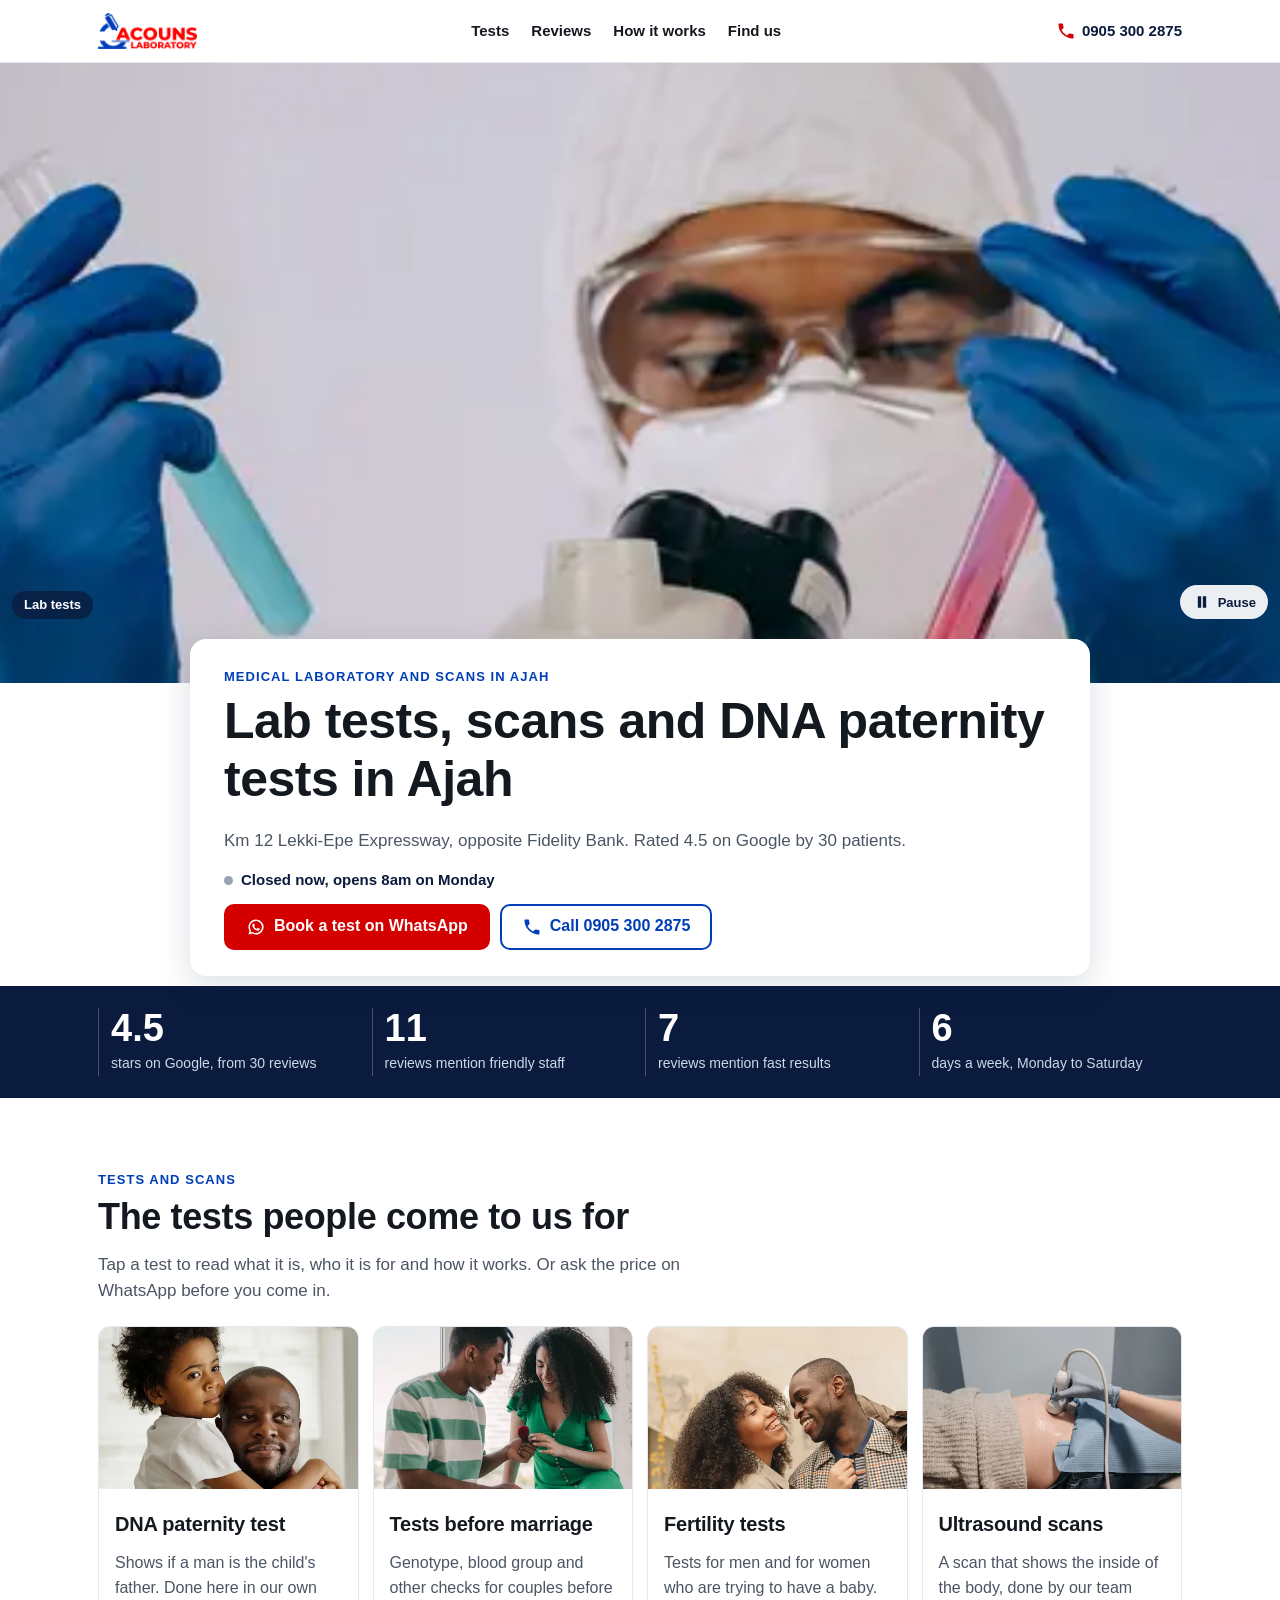
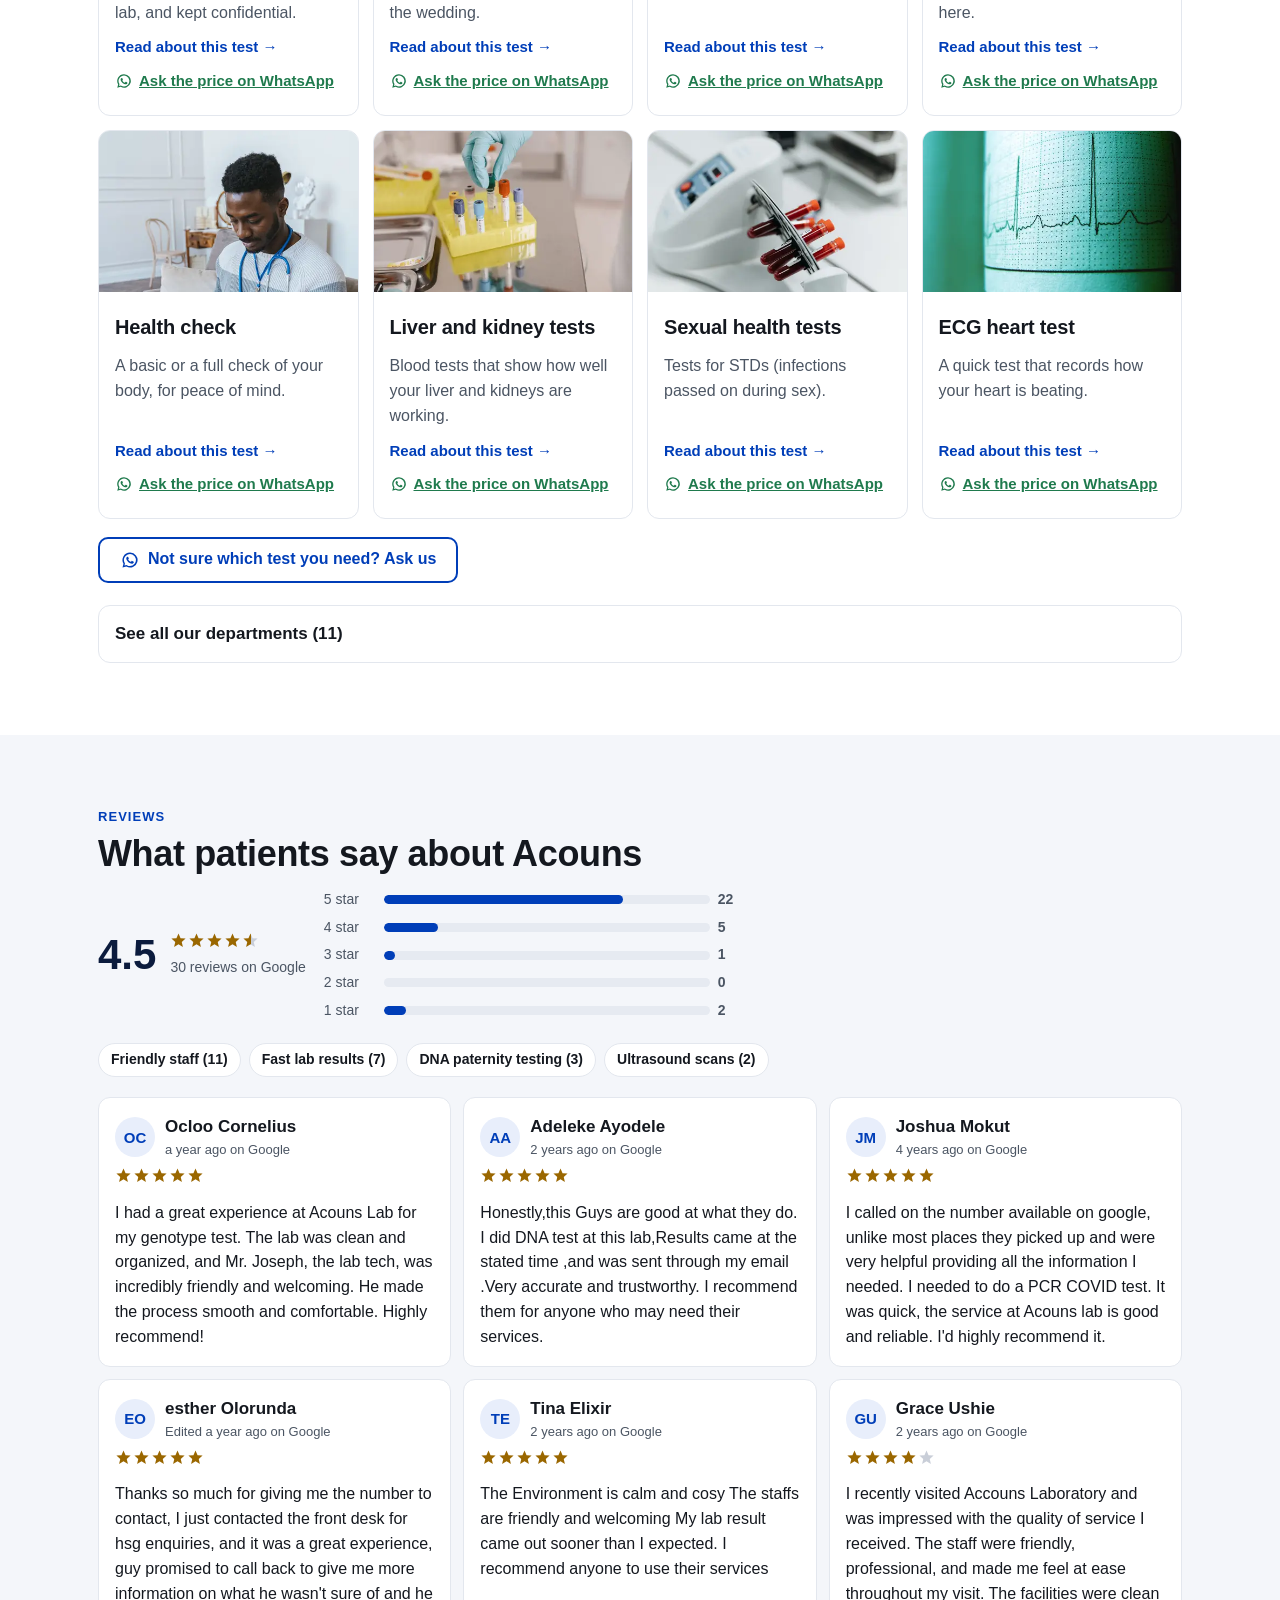
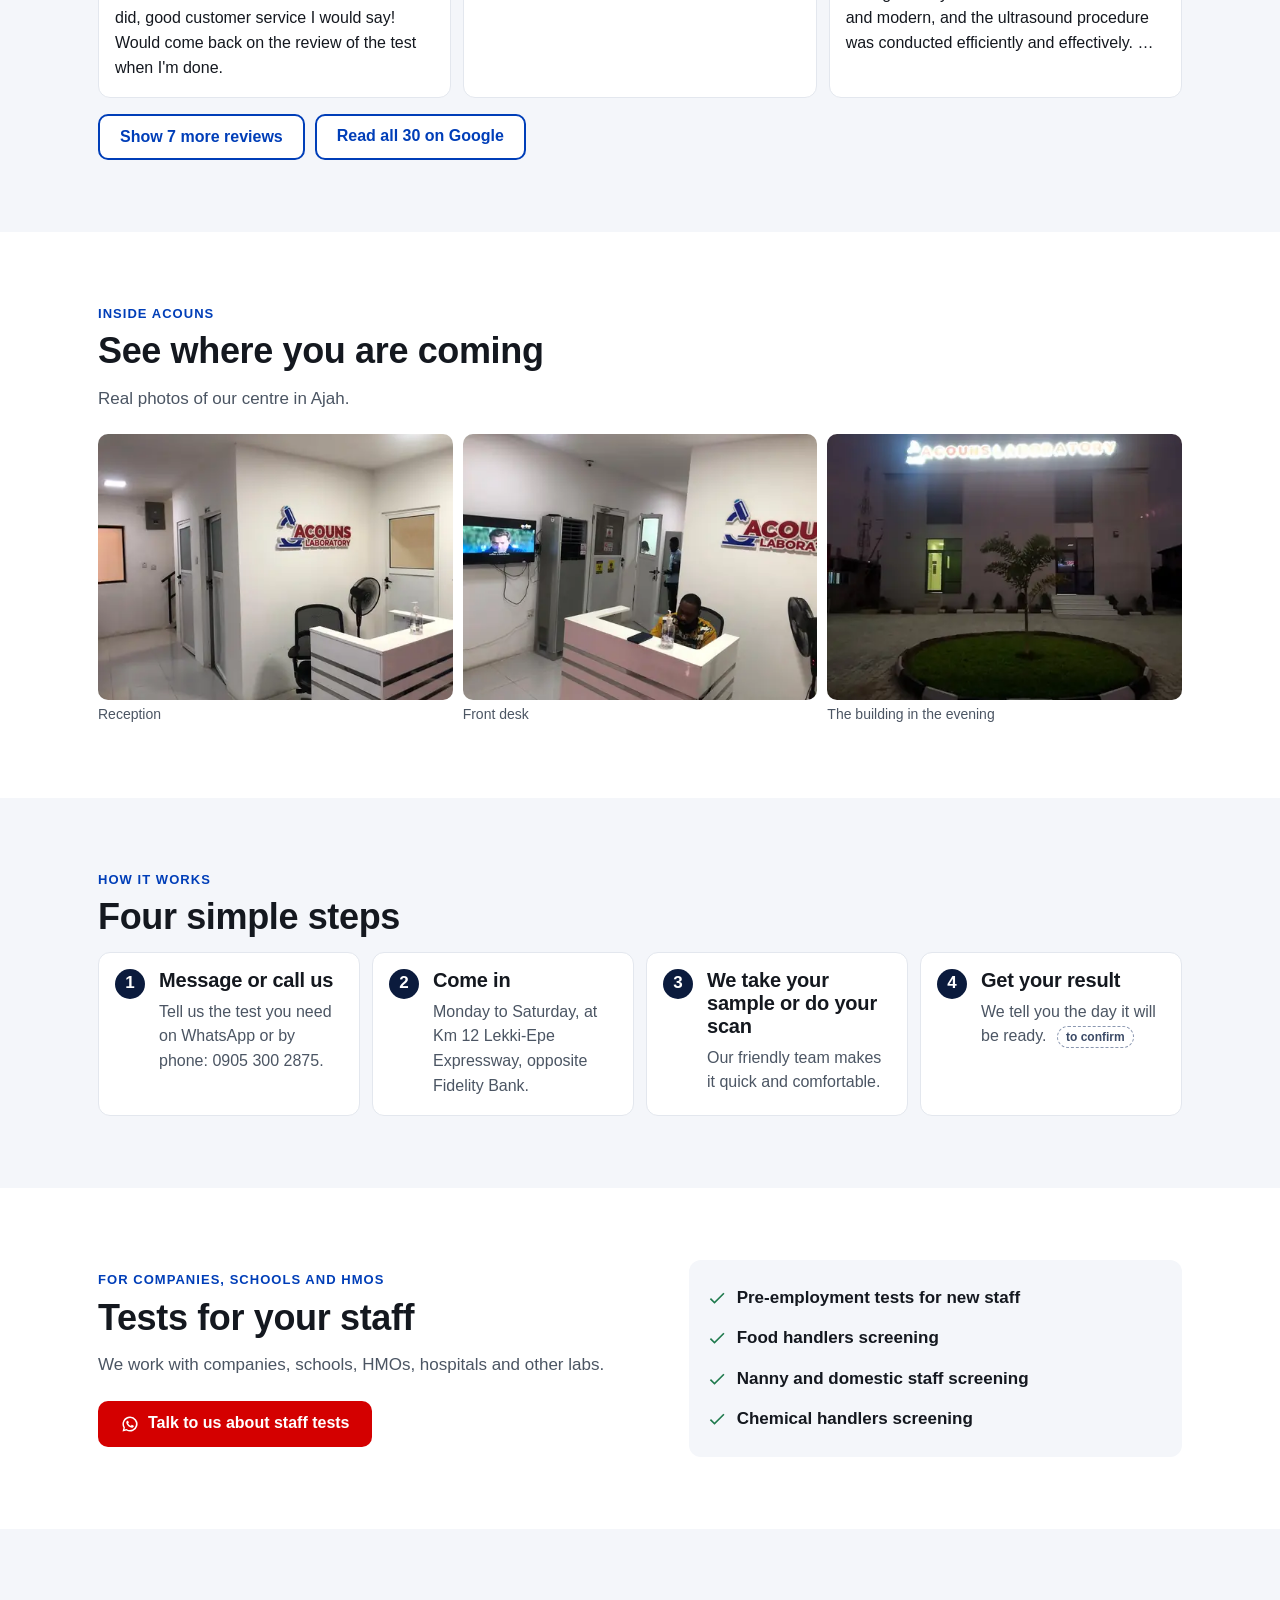
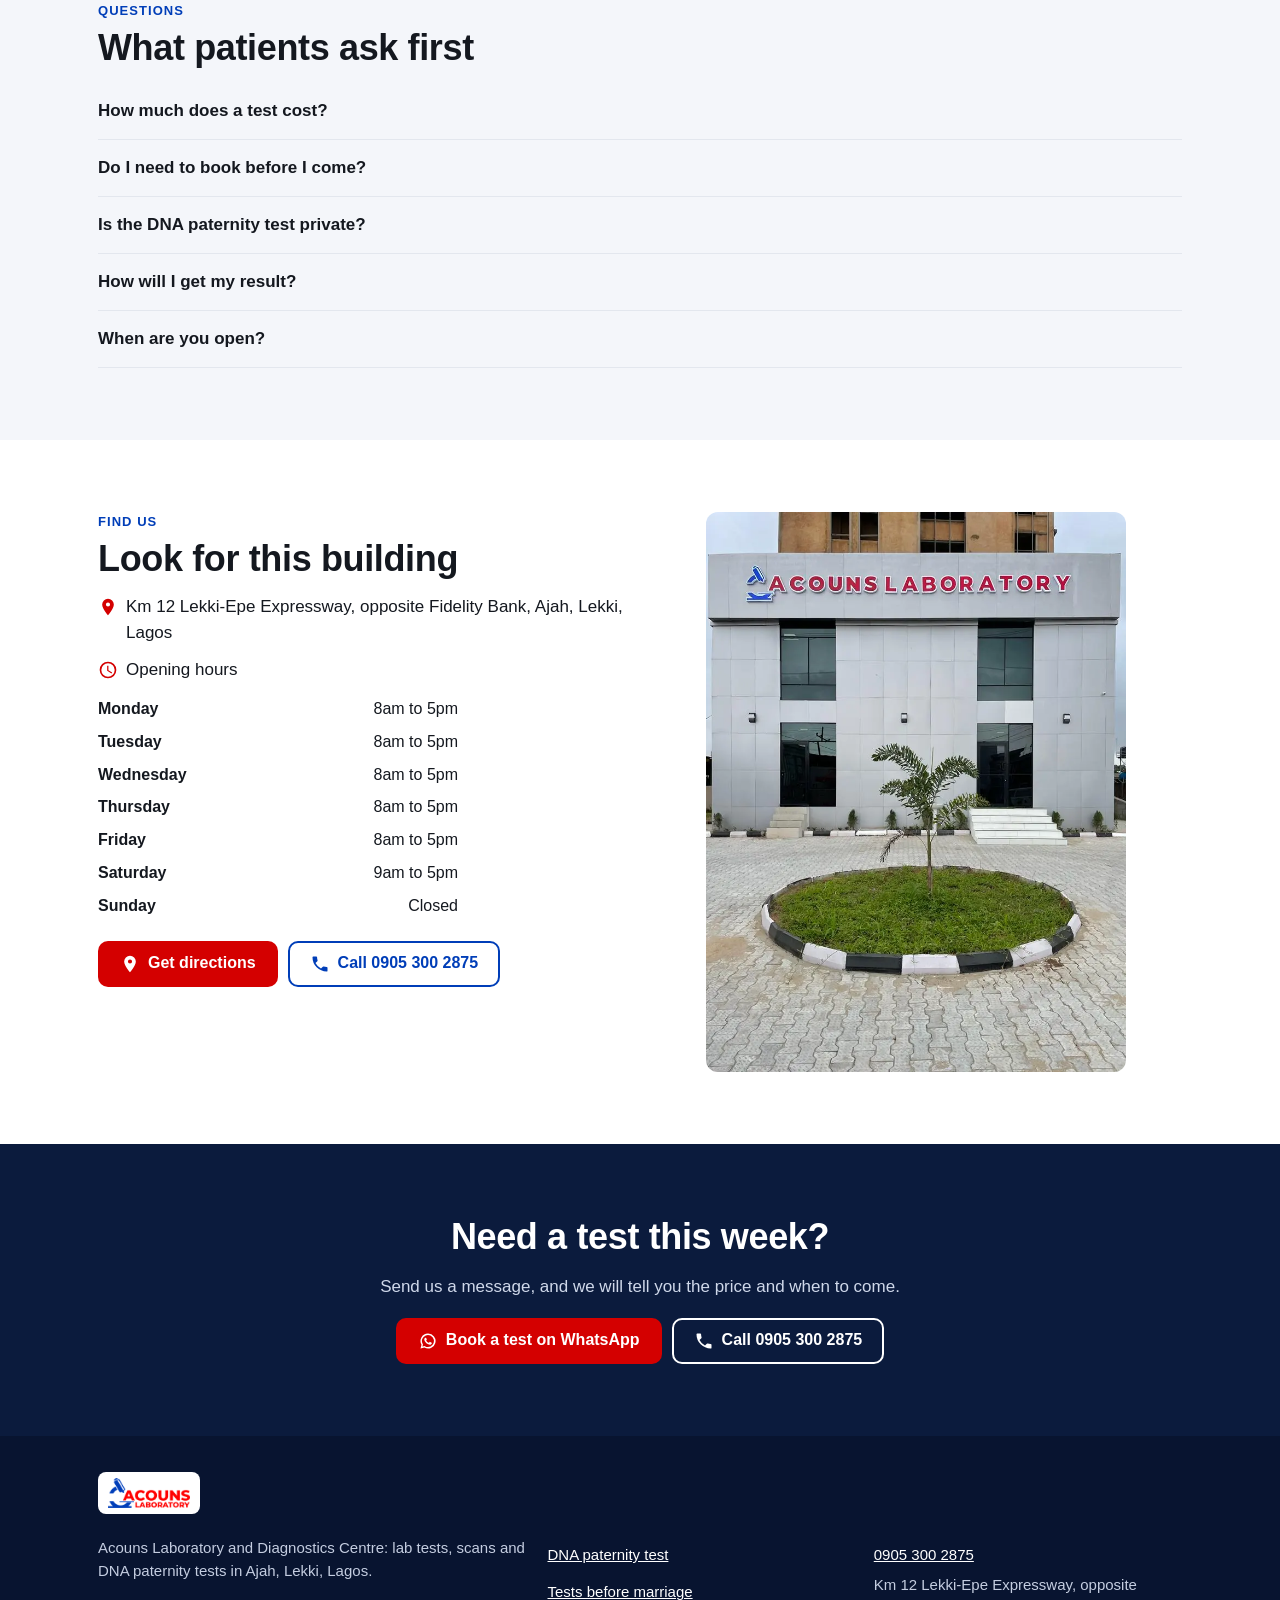
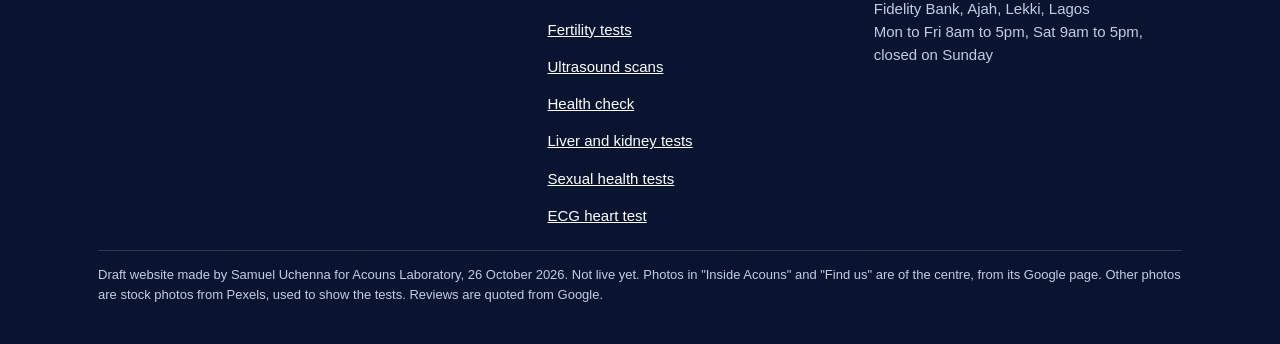
==== index.html @ ff17a574 "Acouns v2: page per test, stock photos, full-width slow-pan hero" ====
<!doctype html>
<html lang="en-NG">
<head>
<meta charset="utf-8">
<meta name="viewport" content="width=device-width, initial-scale=1">
<meta name="robots" content="noindex, nofollow">
<title>Acouns Laboratory and Diagnostics Centre, Ajah | Lab tests, scans and DNA paternity tests</title>
<meta name="description" content="Medical laboratory in Ajah, Lekki: lab tests, ultrasound scans and DNA paternity tests done in our own lab. Km 12 Lekki-Epe Expressway, opposite Fidelity Bank. Rated 4.5 on Google.">
<link rel="icon" type="image/png" href="favicon.png">
<link rel="stylesheet" href="assets/site.css">
<link rel="preload" as="image" media="(max-width: 899px)" href="assets/img/hero-lab-m-960.webp" imagesrcset="assets/img/hero-lab-m-480.webp 480w, assets/img/hero-lab-m-960.webp 960w, assets/img/hero-lab-m-1200.webp 1200w" imagesizes="100vw">
<link rel="preload" as="image" media="(min-width: 900px)" href="assets/img/hero-lab-d-1600.webp" imagesrcset="assets/img/hero-lab-d-960.webp 960w, assets/img/hero-lab-d-1600.webp 1600w" imagesizes="100vw">
<script>document.documentElement.classList.add('js')</script>
<script src="assets/site.js" defer></script>
</head>
<body>
<header class="top"><div class="wrap">
 <a class="logo" href="index.html" aria-label="Acouns Laboratory home"><img src="assets/logo-acouns.png" width="104" height="38" alt="Acouns Laboratory"></a>
 <nav class="links" aria-label="Main"><a href="index.html#tests">Tests</a><a href="index.html#reviews">Reviews</a><a href="index.html#how">How it works</a><a href="index.html#find">Find us</a></nav>
 <a class="hcall" href="tel:+2349053002875"><svg viewBox="0 0 24 24" aria-hidden="true"><path d="M6.6 10.8a15.1 15.1 0 0 0 6.6 6.6l2.2-2.2a1 1 0 0 1 1-.25 11.4 11.4 0 0 0 3.6.57 1 1 0 0 1 1 1V20a1 1 0 0 1-1 1A17 17 0 0 1 3 4a1 1 0 0 1 1-1h3.5a1 1 0 0 1 1 1c0 1.25.2 2.45.57 3.57a1 1 0 0 1-.25 1z"/></svg><span>0905 300 2875</span></a>
</div></header>

<main id="top">
<section class="hero" aria-label="Welcome">
 <div class="media" id="media"><figure class="slide on" data-tag="Lab tests"><picture><source media="(min-width:900px)" srcset="assets/img/hero-lab-d-960.webp 960w, assets/img/hero-lab-d-1600.webp 1600w" sizes="100vw"><img src="assets/img/hero-lab-m-960.webp" srcset="assets/img/hero-lab-m-480.webp 480w, assets/img/hero-lab-m-960.webp 960w, assets/img/hero-lab-m-1200.webp 1200w" sizes="100vw" width="1200" height="900" alt="A lab scientist checking samples at a microscope" fetchpriority="high"></picture></figure><span class="mtag" id="mtag">Lab tests</span><button type="button" class="pausebtn" id="pause" aria-pressed="false"><svg viewBox="0 0 24 24" aria-hidden="true"><path d="M7 5h4v14H7zm6 0h4v14h-4z"/></svg><span>Pause</span></button></div>
 <div class="panel">
  <p class="kicker">Medical laboratory and scans in Ajah</p>
  <h1>Lab tests, scans and DNA paternity tests in Ajah</h1>
  <p class="sub">Km 12 Lekki-Epe Expressway, opposite Fidelity Bank. Rated 4.5 on Google by 30 patients.</p>
  <p class="open" id="open"><span class="dot"></span><span id="openText">Open Monday to Friday 8am to 5pm, Saturday 9am to 5pm</span></p>
  <div class="acts"><a class="btn main" href="https://wa.me/2349053002875?text=Hello%20Acouns%2C%20I%20would%20like%20to%20book%20a%20test." target="_blank" rel="noopener"><svg viewBox="0 0 24 24" aria-hidden="true"><path d="M12 3a9 9 0 0 0-7.8 13.5L3 21l4.6-1.2A9 9 0 1 0 12 3zm0 16.2a7.2 7.2 0 0 1-3.7-1l-.3-.2-2.7.7.7-2.6-.2-.3A7.2 7.2 0 1 1 12 19.2zm4-5.4c-.2-.1-1.3-.6-1.5-.7s-.4-.1-.5.1-.6.7-.7.9-.3.2-.5.1a5.9 5.9 0 0 1-2.9-2.6c-.2-.4.2-.4.6-1.2a.4.4 0 0 0 0-.4l-.7-1.6c-.2-.4-.4-.4-.5-.4h-.4a.8.8 0 0 0-.6.3 2.5 2.5 0 0 0-.8 1.9 4.4 4.4 0 0 0 .9 2.3 10 10 0 0 0 3.8 3.4c1.4.6 2 .6 2.7.5a2.3 2.3 0 0 0 1.5-1.1 1.9 1.9 0 0 0 .1-1.1c0-.1-.2-.2-.5-.3z"/></svg>Book a test on WhatsApp</a><a class="btn line" href="tel:+2349053002875"><svg viewBox="0 0 24 24" aria-hidden="true"><path d="M6.6 10.8a15.1 15.1 0 0 0 6.6 6.6l2.2-2.2a1 1 0 0 1 1-.25 11.4 11.4 0 0 0 3.6.57 1 1 0 0 1 1 1V20a1 1 0 0 1-1 1A17 17 0 0 1 3 4a1 1 0 0 1 1-1h3.5a1 1 0 0 1 1 1c0 1.25.2 2.45.57 3.57a1 1 0 0 1-.25 1z"/></svg>Call 0905 300 2875</a></div>
 </div>
</section>

<div class="proof" aria-label="What patients say"><div class="wrap">
 <div><b>4.5</b><span>stars on Google, from 30 reviews</span></div>
 <div><b>11</b><span>reviews mention friendly staff</span></div>
 <div><b>7</b><span>reviews mention fast results</span></div>
 <div><b>6</b><span>days a week, Monday to Saturday</span></div>
</div></div>

<section id="tests"><div class="wrap">
 <p class="kicker">Tests and scans</p>
 <h2>The tests people come to us for</h2>
 <p class="lead">Tap a test to read what it is, who it is for and how it works. Or ask the price on WhatsApp before you come in.</p>
 <div class="tests"><article class="test"><img src="assets/img/t-dna-paternity-test-960.webp" srcset="assets/img/t-dna-paternity-test-480.webp 480w, assets/img/t-dna-paternity-test-960.webp 960w, assets/img/t-dna-paternity-test-1600.webp 1600w" sizes="(min-width: 900px) 25vw, (min-width: 640px) 50vw, 100vw" width="1600" height="1000" alt="A father hugging his young son" loading="lazy" decoding="async"><div class="tb">
<h3><a href="dna-paternity-test.html">DNA paternity test</a></h3><p>Shows if a man is the child&#x27;s father. Done here in our own lab, and kept confidential.</p><span class="more">Read about this test &rarr;</span>
<a class="ask" href="https://wa.me/2349053002875?text=Hello%20Acouns%2C%20please%20what%20is%20the%20price%20of%20the%20DNA%20paternity%20test%3F" target="_blank" rel="noopener"><svg viewBox="0 0 24 24" aria-hidden="true"><path d="M12 3a9 9 0 0 0-7.8 13.5L3 21l4.6-1.2A9 9 0 1 0 12 3zm0 16.2a7.2 7.2 0 0 1-3.7-1l-.3-.2-2.7.7.7-2.6-.2-.3A7.2 7.2 0 1 1 12 19.2zm4-5.4c-.2-.1-1.3-.6-1.5-.7s-.4-.1-.5.1-.6.7-.7.9-.3.2-.5.1a5.9 5.9 0 0 1-2.9-2.6c-.2-.4.2-.4.6-1.2a.4.4 0 0 0 0-.4l-.7-1.6c-.2-.4-.4-.4-.5-.4h-.4a.8.8 0 0 0-.6.3 2.5 2.5 0 0 0-.8 1.9 4.4 4.4 0 0 0 .9 2.3 10 10 0 0 0 3.8 3.4c1.4.6 2 .6 2.7.5a2.3 2.3 0 0 0 1.5-1.1 1.9 1.9 0 0 0 .1-1.1c0-.1-.2-.2-.5-.3z"/></svg>Ask the price on WhatsApp</a></div></article><article class="test"><img src="assets/img/t-tests-before-marriage-960.webp" srcset="assets/img/t-tests-before-marriage-480.webp 480w, assets/img/t-tests-before-marriage-960.webp 960w, assets/img/t-tests-before-marriage-1600.webp 1600w" sizes="(min-width: 900px) 25vw, (min-width: 640px) 50vw, 100vw" width="1600" height="1000" alt="A young man offering an engagement ring to a smiling woman" loading="lazy" decoding="async"><div class="tb">
<h3><a href="tests-before-marriage.html">Tests before marriage</a></h3><p>Genotype, blood group and other checks for couples before the wedding.</p><span class="more">Read about this test &rarr;</span>
<a class="ask" href="https://wa.me/2349053002875?text=Hello%20Acouns%2C%20please%20what%20is%20the%20price%20of%20the%20tests%20before%20marriage%3F" target="_blank" rel="noopener"><svg viewBox="0 0 24 24" aria-hidden="true"><path d="M12 3a9 9 0 0 0-7.8 13.5L3 21l4.6-1.2A9 9 0 1 0 12 3zm0 16.2a7.2 7.2 0 0 1-3.7-1l-.3-.2-2.7.7.7-2.6-.2-.3A7.2 7.2 0 1 1 12 19.2zm4-5.4c-.2-.1-1.3-.6-1.5-.7s-.4-.1-.5.1-.6.7-.7.9-.3.2-.5.1a5.9 5.9 0 0 1-2.9-2.6c-.2-.4.2-.4.6-1.2a.4.4 0 0 0 0-.4l-.7-1.6c-.2-.4-.4-.4-.5-.4h-.4a.8.8 0 0 0-.6.3 2.5 2.5 0 0 0-.8 1.9 4.4 4.4 0 0 0 .9 2.3 10 10 0 0 0 3.8 3.4c1.4.6 2 .6 2.7.5a2.3 2.3 0 0 0 1.5-1.1 1.9 1.9 0 0 0 .1-1.1c0-.1-.2-.2-.5-.3z"/></svg>Ask the price on WhatsApp</a></div></article><article class="test"><img src="assets/img/t-fertility-tests-960.webp" srcset="assets/img/t-fertility-tests-480.webp 480w, assets/img/t-fertility-tests-960.webp 960w, assets/img/t-fertility-tests-1600.webp 1600w" sizes="(min-width: 900px) 25vw, (min-width: 640px) 50vw, 100vw" width="1600" height="1000" alt="A smiling young couple holding each other" loading="lazy" decoding="async"><div class="tb">
<h3><a href="fertility-tests.html">Fertility tests</a></h3><p>Tests for men and for women who are trying to have a baby.</p><span class="more">Read about this test &rarr;</span>
<a class="ask" href="https://wa.me/2349053002875?text=Hello%20Acouns%2C%20please%20what%20is%20the%20price%20of%20the%20fertility%20tests%3F" target="_blank" rel="noopener"><svg viewBox="0 0 24 24" aria-hidden="true"><path d="M12 3a9 9 0 0 0-7.8 13.5L3 21l4.6-1.2A9 9 0 1 0 12 3zm0 16.2a7.2 7.2 0 0 1-3.7-1l-.3-.2-2.7.7.7-2.6-.2-.3A7.2 7.2 0 1 1 12 19.2zm4-5.4c-.2-.1-1.3-.6-1.5-.7s-.4-.1-.5.1-.6.7-.7.9-.3.2-.5.1a5.9 5.9 0 0 1-2.9-2.6c-.2-.4.2-.4.6-1.2a.4.4 0 0 0 0-.4l-.7-1.6c-.2-.4-.4-.4-.5-.4h-.4a.8.8 0 0 0-.6.3 2.5 2.5 0 0 0-.8 1.9 4.4 4.4 0 0 0 .9 2.3 10 10 0 0 0 3.8 3.4c1.4.6 2 .6 2.7.5a2.3 2.3 0 0 0 1.5-1.1 1.9 1.9 0 0 0 .1-1.1c0-.1-.2-.2-.5-.3z"/></svg>Ask the price on WhatsApp</a></div></article><article class="test"><img src="assets/img/t-ultrasound-scans-960.webp" srcset="assets/img/t-ultrasound-scans-480.webp 480w, assets/img/t-ultrasound-scans-960.webp 960w, assets/img/t-ultrasound-scans-1600.webp 1600w" sizes="(min-width: 900px) 25vw, (min-width: 640px) 50vw, 100vw" width="1600" height="1000" alt="A health worker moving an ultrasound probe over a patient&#x27;s tummy" loading="lazy" decoding="async"><div class="tb">
<h3><a href="ultrasound-scans.html">Ultrasound scans</a></h3><p>A scan that shows the inside of the body, done by our team here.</p><span class="more">Read about this test &rarr;</span>
<a class="ask" href="https://wa.me/2349053002875?text=Hello%20Acouns%2C%20please%20what%20is%20the%20price%20of%20an%20ultrasound%20scan%3F" target="_blank" rel="noopener"><svg viewBox="0 0 24 24" aria-hidden="true"><path d="M12 3a9 9 0 0 0-7.8 13.5L3 21l4.6-1.2A9 9 0 1 0 12 3zm0 16.2a7.2 7.2 0 0 1-3.7-1l-.3-.2-2.7.7.7-2.6-.2-.3A7.2 7.2 0 1 1 12 19.2zm4-5.4c-.2-.1-1.3-.6-1.5-.7s-.4-.1-.5.1-.6.7-.7.9-.3.2-.5.1a5.9 5.9 0 0 1-2.9-2.6c-.2-.4.2-.4.6-1.2a.4.4 0 0 0 0-.4l-.7-1.6c-.2-.4-.4-.4-.5-.4h-.4a.8.8 0 0 0-.6.3 2.5 2.5 0 0 0-.8 1.9 4.4 4.4 0 0 0 .9 2.3 10 10 0 0 0 3.8 3.4c1.4.6 2 .6 2.7.5a2.3 2.3 0 0 0 1.5-1.1 1.9 1.9 0 0 0 .1-1.1c0-.1-.2-.2-.5-.3z"/></svg>Ask the price on WhatsApp</a></div></article><article class="test"><img src="assets/img/t-health-check-960.webp" srcset="assets/img/t-health-check-480.webp 480w, assets/img/t-health-check-960.webp 960w, assets/img/t-health-check-1600.webp 1600w" sizes="(min-width: 900px) 25vw, (min-width: 640px) 50vw, 100vw" width="1600" height="1000" alt="A health worker with a stethoscope taking a blood pressure reading" loading="lazy" decoding="async"><div class="tb">
<h3><a href="health-check.html">Health check</a></h3><p>A basic or a full check of your body, for peace of mind.</p><span class="more">Read about this test &rarr;</span>
<a class="ask" href="https://wa.me/2349053002875?text=Hello%20Acouns%2C%20please%20what%20is%20the%20price%20of%20a%20health%20check%3F" target="_blank" rel="noopener"><svg viewBox="0 0 24 24" aria-hidden="true"><path d="M12 3a9 9 0 0 0-7.8 13.5L3 21l4.6-1.2A9 9 0 1 0 12 3zm0 16.2a7.2 7.2 0 0 1-3.7-1l-.3-.2-2.7.7.7-2.6-.2-.3A7.2 7.2 0 1 1 12 19.2zm4-5.4c-.2-.1-1.3-.6-1.5-.7s-.4-.1-.5.1-.6.7-.7.9-.3.2-.5.1a5.9 5.9 0 0 1-2.9-2.6c-.2-.4.2-.4.6-1.2a.4.4 0 0 0 0-.4l-.7-1.6c-.2-.4-.4-.4-.5-.4h-.4a.8.8 0 0 0-.6.3 2.5 2.5 0 0 0-.8 1.9 4.4 4.4 0 0 0 .9 2.3 10 10 0 0 0 3.8 3.4c1.4.6 2 .6 2.7.5a2.3 2.3 0 0 0 1.5-1.1 1.9 1.9 0 0 0 .1-1.1c0-.1-.2-.2-.5-.3z"/></svg>Ask the price on WhatsApp</a></div></article><article class="test"><img src="assets/img/t-liver-and-kidney-tests-960.webp" srcset="assets/img/t-liver-and-kidney-tests-480.webp 480w, assets/img/t-liver-and-kidney-tests-960.webp 960w, assets/img/t-liver-and-kidney-tests-1600.webp 1600w" sizes="(min-width: 900px) 25vw, (min-width: 640px) 50vw, 100vw" width="1600" height="1000" alt="A gloved hand placing blood sample tubes in a rack" loading="lazy" decoding="async"><div class="tb">
<h3><a href="liver-and-kidney-tests.html">Liver and kidney tests</a></h3><p>Blood tests that show how well your liver and kidneys are working.</p><span class="more">Read about this test &rarr;</span>
<a class="ask" href="https://wa.me/2349053002875?text=Hello%20Acouns%2C%20please%20what%20is%20the%20price%20of%20the%20liver%20and%20kidney%20tests%3F" target="_blank" rel="noopener"><svg viewBox="0 0 24 24" aria-hidden="true"><path d="M12 3a9 9 0 0 0-7.8 13.5L3 21l4.6-1.2A9 9 0 1 0 12 3zm0 16.2a7.2 7.2 0 0 1-3.7-1l-.3-.2-2.7.7.7-2.6-.2-.3A7.2 7.2 0 1 1 12 19.2zm4-5.4c-.2-.1-1.3-.6-1.5-.7s-.4-.1-.5.1-.6.7-.7.9-.3.2-.5.1a5.9 5.9 0 0 1-2.9-2.6c-.2-.4.2-.4.6-1.2a.4.4 0 0 0 0-.4l-.7-1.6c-.2-.4-.4-.4-.5-.4h-.4a.8.8 0 0 0-.6.3 2.5 2.5 0 0 0-.8 1.9 4.4 4.4 0 0 0 .9 2.3 10 10 0 0 0 3.8 3.4c1.4.6 2 .6 2.7.5a2.3 2.3 0 0 0 1.5-1.1 1.9 1.9 0 0 0 .1-1.1c0-.1-.2-.2-.5-.3z"/></svg>Ask the price on WhatsApp</a></div></article><article class="test"><img src="assets/img/t-sexual-health-tests-960.webp" srcset="assets/img/t-sexual-health-tests-480.webp 480w, assets/img/t-sexual-health-tests-960.webp 960w, assets/img/t-sexual-health-tests-1600.webp 1600w" sizes="(min-width: 900px) 25vw, (min-width: 640px) 50vw, 100vw" width="1600" height="1000" alt="Blood sample tubes in a lab machine" loading="lazy" decoding="async"><div class="tb">
<h3><a href="sexual-health-tests.html">Sexual health tests</a></h3><p>Tests for STDs (infections passed on during sex).</p><span class="more">Read about this test &rarr;</span>
<a class="ask" href="https://wa.me/2349053002875?text=Hello%20Acouns%2C%20please%20what%20is%20the%20price%20of%20the%20STD%20tests%3F" target="_blank" rel="noopener"><svg viewBox="0 0 24 24" aria-hidden="true"><path d="M12 3a9 9 0 0 0-7.8 13.5L3 21l4.6-1.2A9 9 0 1 0 12 3zm0 16.2a7.2 7.2 0 0 1-3.7-1l-.3-.2-2.7.7.7-2.6-.2-.3A7.2 7.2 0 1 1 12 19.2zm4-5.4c-.2-.1-1.3-.6-1.5-.7s-.4-.1-.5.1-.6.7-.7.9-.3.2-.5.1a5.9 5.9 0 0 1-2.9-2.6c-.2-.4.2-.4.6-1.2a.4.4 0 0 0 0-.4l-.7-1.6c-.2-.4-.4-.4-.5-.4h-.4a.8.8 0 0 0-.6.3 2.5 2.5 0 0 0-.8 1.9 4.4 4.4 0 0 0 .9 2.3 10 10 0 0 0 3.8 3.4c1.4.6 2 .6 2.7.5a2.3 2.3 0 0 0 1.5-1.1 1.9 1.9 0 0 0 .1-1.1c0-.1-.2-.2-.5-.3z"/></svg>Ask the price on WhatsApp</a></div></article><article class="test"><img src="assets/img/t-ecg-heart-test-960.webp" srcset="assets/img/t-ecg-heart-test-480.webp 480w, assets/img/t-ecg-heart-test-960.webp 960w, assets/img/t-ecg-heart-test-1600.webp 1600w" sizes="(min-width: 900px) 25vw, (min-width: 640px) 50vw, 100vw" width="1600" height="1000" alt="An ECG heart trace printed on graph paper" loading="lazy" decoding="async"><div class="tb">
<h3><a href="ecg-heart-test.html">ECG heart test</a></h3><p>A quick test that records how your heart is beating.</p><span class="more">Read about this test &rarr;</span>
<a class="ask" href="https://wa.me/2349053002875?text=Hello%20Acouns%2C%20please%20what%20is%20the%20price%20of%20an%20ECG%20heart%20test%3F" target="_blank" rel="noopener"><svg viewBox="0 0 24 24" aria-hidden="true"><path d="M12 3a9 9 0 0 0-7.8 13.5L3 21l4.6-1.2A9 9 0 1 0 12 3zm0 16.2a7.2 7.2 0 0 1-3.7-1l-.3-.2-2.7.7.7-2.6-.2-.3A7.2 7.2 0 1 1 12 19.2zm4-5.4c-.2-.1-1.3-.6-1.5-.7s-.4-.1-.5.1-.6.7-.7.9-.3.2-.5.1a5.9 5.9 0 0 1-2.9-2.6c-.2-.4.2-.4.6-1.2a.4.4 0 0 0 0-.4l-.7-1.6c-.2-.4-.4-.4-.5-.4h-.4a.8.8 0 0 0-.6.3 2.5 2.5 0 0 0-.8 1.9 4.4 4.4 0 0 0 .9 2.3 10 10 0 0 0 3.8 3.4c1.4.6 2 .6 2.7.5a2.3 2.3 0 0 0 1.5-1.1 1.9 1.9 0 0 0 .1-1.1c0-.1-.2-.2-.5-.3z"/></svg>Ask the price on WhatsApp</a></div></article></div>
 <div class="notsure"><a class="btn line" href="https://wa.me/2349053002875?text=Hello%20Acouns%2C%20I%20am%20not%20sure%20which%20test%20I%20need.%20Can%20you%20help%20me%3F" target="_blank" rel="noopener"><svg viewBox="0 0 24 24" aria-hidden="true"><path d="M12 3a9 9 0 0 0-7.8 13.5L3 21l4.6-1.2A9 9 0 1 0 12 3zm0 16.2a7.2 7.2 0 0 1-3.7-1l-.3-.2-2.7.7.7-2.6-.2-.3A7.2 7.2 0 1 1 12 19.2zm4-5.4c-.2-.1-1.3-.6-1.5-.7s-.4-.1-.5.1-.6.7-.7.9-.3.2-.5.1a5.9 5.9 0 0 1-2.9-2.6c-.2-.4.2-.4.6-1.2a.4.4 0 0 0 0-.4l-.7-1.6c-.2-.4-.4-.4-.5-.4h-.4a.8.8 0 0 0-.6.3 2.5 2.5 0 0 0-.8 1.9 4.4 4.4 0 0 0 .9 2.3 10 10 0 0 0 3.8 3.4c1.4.6 2 .6 2.7.5a2.3 2.3 0 0 0 1.5-1.1 1.9 1.9 0 0 0 .1-1.1c0-.1-.2-.2-.5-.3z"/></svg>Not sure which test you need? Ask us</a></div>
 <details class="all"><summary>See all our departments (11)</summary><ul class="depts"><li><b>Clinical chemistry</b> <span>(blood and urine tests for your organs)</span></li><li><b>Haematology</b> <span>(blood counts and blood conditions)</span></li><li><b>Microbiology</b> <span>(germs and infections)</span></li><li><b>Hormone tests</b> <span>(thyroid, fertility and other hormones)</span></li><li><b>Toxicology</b> <span>(drug and poison tests)</span></li><li><b>Serology</b> <span>(antibody tests, such as for hepatitis)</span></li><li><b>Histopathology</b> <span>(tissue tests)</span></li><li><b>Immunology</b> <span>(immune system and allergy tests)</span></li><li><b>Molecular tests</b> <span>(DNA and RNA, including paternity and viral load)</span></li><li><b>Ultrasound</b> <span>(scans)</span></li><li><b>ECG</b> <span>(heart tracing)</span></li></ul></details>
</div></section>

<section id="reviews" style="background:var(--soft)"><div class="wrap">
 <p class="kicker">Reviews</p>
 <h2>What patients say about Acouns</h2>
 <div class="revs-top">
  <div class="score"><b>4.5</b><div><span class="stars" role="img" aria-label="4.5 out of 5 stars"><svg viewBox="0 0 24 24" aria-hidden="true"><path d="M12 17.3 18.2 21l-1.6-7 5.4-4.7-7.1-.6L12 2 9.1 8.7 2 9.3l5.4 4.7-1.6 7z"/></svg><svg viewBox="0 0 24 24" aria-hidden="true"><path d="M12 17.3 18.2 21l-1.6-7 5.4-4.7-7.1-.6L12 2 9.1 8.7 2 9.3l5.4 4.7-1.6 7z"/></svg><svg viewBox="0 0 24 24" aria-hidden="true"><path d="M12 17.3 18.2 21l-1.6-7 5.4-4.7-7.1-.6L12 2 9.1 8.7 2 9.3l5.4 4.7-1.6 7z"/></svg><svg viewBox="0 0 24 24" aria-hidden="true"><path d="M12 17.3 18.2 21l-1.6-7 5.4-4.7-7.1-.6L12 2 9.1 8.7 2 9.3l5.4 4.7-1.6 7z"/></svg><svg viewBox="0 0 24 24" aria-hidden="true"><defs><linearGradient id="halfstar"><stop offset="50%" stop-color="#9a6700"/><stop offset="50%" stop-color="#c9ced8"/></linearGradient></defs><path fill="url(#halfstar)" d="M12 17.3 18.2 21l-1.6-7 5.4-4.7-7.1-.6L12 2 9.1 8.7 2 9.3l5.4 4.7-1.6 7z"/></svg></span><div style="font-size:14px;color:var(--mut)">30 reviews on Google</div></div></div>
  <div class="bars" aria-label="How the 30 reviews are spread"><div class="bar"><span>5 star</span><i><em style="width:73.3%"></em></i><b>22</b></div><div class="bar"><span>4 star</span><i><em style="width:16.7%"></em></i><b>5</b></div><div class="bar"><span>3 star</span><i><em style="width:3.3%"></em></i><b>1</b></div><div class="bar"><span>2 star</span><i><em style="width:0.0%"></em></i><b>0</b></div><div class="bar"><span>1 star</span><i><em style="width:6.7%"></em></i><b>2</b></div></div>
 </div>
 <ul class="topics" aria-label="What reviews mention most, as counted by Google"><li>Friendly staff (11)</li><li>Fast lab results (7)</li><li>DNA paternity testing (3)</li><li>Ultrasound scans (2)</li></ul>
 <div class="revs" id="revs"><figure class="rev"><div class="who"><span class="av" aria-hidden="true">OC</span><div><b>Ocloo Cornelius</b><small>a year ago on Google</small></div></div><span class="stars" role="img" aria-label="5 out of 5 stars"><svg viewBox="0 0 24 24" aria-hidden="true"><path d="M12 17.3 18.2 21l-1.6-7 5.4-4.7-7.1-.6L12 2 9.1 8.7 2 9.3l5.4 4.7-1.6 7z"/></svg><svg viewBox="0 0 24 24" aria-hidden="true"><path d="M12 17.3 18.2 21l-1.6-7 5.4-4.7-7.1-.6L12 2 9.1 8.7 2 9.3l5.4 4.7-1.6 7z"/></svg><svg viewBox="0 0 24 24" aria-hidden="true"><path d="M12 17.3 18.2 21l-1.6-7 5.4-4.7-7.1-.6L12 2 9.1 8.7 2 9.3l5.4 4.7-1.6 7z"/></svg><svg viewBox="0 0 24 24" aria-hidden="true"><path d="M12 17.3 18.2 21l-1.6-7 5.4-4.7-7.1-.6L12 2 9.1 8.7 2 9.3l5.4 4.7-1.6 7z"/></svg><svg viewBox="0 0 24 24" aria-hidden="true"><path d="M12 17.3 18.2 21l-1.6-7 5.4-4.7-7.1-.6L12 2 9.1 8.7 2 9.3l5.4 4.7-1.6 7z"/></svg></span><blockquote>I had a great experience at Acouns Lab for my genotype test. The lab was clean and organized, and Mr. Joseph, the lab tech, was incredibly friendly and welcoming. He made the process smooth and comfortable. Highly recommend!</blockquote></figure><figure class="rev"><div class="who"><span class="av" aria-hidden="true">AA</span><div><b>Adeleke Ayodele</b><small>2 years ago on Google</small></div></div><span class="stars" role="img" aria-label="5 out of 5 stars"><svg viewBox="0 0 24 24" aria-hidden="true"><path d="M12 17.3 18.2 21l-1.6-7 5.4-4.7-7.1-.6L12 2 9.1 8.7 2 9.3l5.4 4.7-1.6 7z"/></svg><svg viewBox="0 0 24 24" aria-hidden="true"><path d="M12 17.3 18.2 21l-1.6-7 5.4-4.7-7.1-.6L12 2 9.1 8.7 2 9.3l5.4 4.7-1.6 7z"/></svg><svg viewBox="0 0 24 24" aria-hidden="true"><path d="M12 17.3 18.2 21l-1.6-7 5.4-4.7-7.1-.6L12 2 9.1 8.7 2 9.3l5.4 4.7-1.6 7z"/></svg><svg viewBox="0 0 24 24" aria-hidden="true"><path d="M12 17.3 18.2 21l-1.6-7 5.4-4.7-7.1-.6L12 2 9.1 8.7 2 9.3l5.4 4.7-1.6 7z"/></svg><svg viewBox="0 0 24 24" aria-hidden="true"><path d="M12 17.3 18.2 21l-1.6-7 5.4-4.7-7.1-.6L12 2 9.1 8.7 2 9.3l5.4 4.7-1.6 7z"/></svg></span><blockquote>Honestly,this Guys are good at what they do. I did DNA test at this lab,Results came at the stated time ,and was sent through my email .Very accurate and trustworthy. I recommend them for anyone who may need their services.</blockquote></figure><figure class="rev"><div class="who"><span class="av" aria-hidden="true">JM</span><div><b>Joshua Mokut</b><small>4 years ago on Google</small></div></div><span class="stars" role="img" aria-label="5 out of 5 stars"><svg viewBox="0 0 24 24" aria-hidden="true"><path d="M12 17.3 18.2 21l-1.6-7 5.4-4.7-7.1-.6L12 2 9.1 8.7 2 9.3l5.4 4.7-1.6 7z"/></svg><svg viewBox="0 0 24 24" aria-hidden="true"><path d="M12 17.3 18.2 21l-1.6-7 5.4-4.7-7.1-.6L12 2 9.1 8.7 2 9.3l5.4 4.7-1.6 7z"/></svg><svg viewBox="0 0 24 24" aria-hidden="true"><path d="M12 17.3 18.2 21l-1.6-7 5.4-4.7-7.1-.6L12 2 9.1 8.7 2 9.3l5.4 4.7-1.6 7z"/></svg><svg viewBox="0 0 24 24" aria-hidden="true"><path d="M12 17.3 18.2 21l-1.6-7 5.4-4.7-7.1-.6L12 2 9.1 8.7 2 9.3l5.4 4.7-1.6 7z"/></svg><svg viewBox="0 0 24 24" aria-hidden="true"><path d="M12 17.3 18.2 21l-1.6-7 5.4-4.7-7.1-.6L12 2 9.1 8.7 2 9.3l5.4 4.7-1.6 7z"/></svg></span><blockquote>I called on the number available on google, unlike most places they picked up and were very helpful providing all the information I needed. I needed to do a PCR COVID test. It was quick, the service at Acouns lab is good and reliable. I&#x27;d highly recommend it.</blockquote></figure><figure class="rev"><div class="who"><span class="av" aria-hidden="true">EO</span><div><b>esther Olorunda</b><small>Edited a year ago on Google</small></div></div><span class="stars" role="img" aria-label="5 out of 5 stars"><svg viewBox="0 0 24 24" aria-hidden="true"><path d="M12 17.3 18.2 21l-1.6-7 5.4-4.7-7.1-.6L12 2 9.1 8.7 2 9.3l5.4 4.7-1.6 7z"/></svg><svg viewBox="0 0 24 24" aria-hidden="true"><path d="M12 17.3 18.2 21l-1.6-7 5.4-4.7-7.1-.6L12 2 9.1 8.7 2 9.3l5.4 4.7-1.6 7z"/></svg><svg viewBox="0 0 24 24" aria-hidden="true"><path d="M12 17.3 18.2 21l-1.6-7 5.4-4.7-7.1-.6L12 2 9.1 8.7 2 9.3l5.4 4.7-1.6 7z"/></svg><svg viewBox="0 0 24 24" aria-hidden="true"><path d="M12 17.3 18.2 21l-1.6-7 5.4-4.7-7.1-.6L12 2 9.1 8.7 2 9.3l5.4 4.7-1.6 7z"/></svg><svg viewBox="0 0 24 24" aria-hidden="true"><path d="M12 17.3 18.2 21l-1.6-7 5.4-4.7-7.1-.6L12 2 9.1 8.7 2 9.3l5.4 4.7-1.6 7z"/></svg></span><blockquote>Thanks so much for giving me the number to contact, I just contacted the front desk for hsg enquiries, and it was a great experience, guy promised to call back to give me more information on what he wasn&#x27;t sure of and he did, good customer service I would say! Would come back on the review of the test when I&#x27;m done.</blockquote></figure><figure class="rev"><div class="who"><span class="av" aria-hidden="true">TE</span><div><b>Tina Elixir</b><small>2 years ago on Google</small></div></div><span class="stars" role="img" aria-label="5 out of 5 stars"><svg viewBox="0 0 24 24" aria-hidden="true"><path d="M12 17.3 18.2 21l-1.6-7 5.4-4.7-7.1-.6L12 2 9.1 8.7 2 9.3l5.4 4.7-1.6 7z"/></svg><svg viewBox="0 0 24 24" aria-hidden="true"><path d="M12 17.3 18.2 21l-1.6-7 5.4-4.7-7.1-.6L12 2 9.1 8.7 2 9.3l5.4 4.7-1.6 7z"/></svg><svg viewBox="0 0 24 24" aria-hidden="true"><path d="M12 17.3 18.2 21l-1.6-7 5.4-4.7-7.1-.6L12 2 9.1 8.7 2 9.3l5.4 4.7-1.6 7z"/></svg><svg viewBox="0 0 24 24" aria-hidden="true"><path d="M12 17.3 18.2 21l-1.6-7 5.4-4.7-7.1-.6L12 2 9.1 8.7 2 9.3l5.4 4.7-1.6 7z"/></svg><svg viewBox="0 0 24 24" aria-hidden="true"><path d="M12 17.3 18.2 21l-1.6-7 5.4-4.7-7.1-.6L12 2 9.1 8.7 2 9.3l5.4 4.7-1.6 7z"/></svg></span><blockquote>The Environment is calm and cosy The staffs are friendly and welcoming My lab result came out sooner than I expected. I recommend anyone to use their services</blockquote></figure><figure class="rev"><div class="who"><span class="av" aria-hidden="true">GU</span><div><b>Grace Ushie</b><small>2 years ago on Google</small></div></div><span class="stars" role="img" aria-label="4 out of 5 stars"><svg viewBox="0 0 24 24" aria-hidden="true"><path d="M12 17.3 18.2 21l-1.6-7 5.4-4.7-7.1-.6L12 2 9.1 8.7 2 9.3l5.4 4.7-1.6 7z"/></svg><svg viewBox="0 0 24 24" aria-hidden="true"><path d="M12 17.3 18.2 21l-1.6-7 5.4-4.7-7.1-.6L12 2 9.1 8.7 2 9.3l5.4 4.7-1.6 7z"/></svg><svg viewBox="0 0 24 24" aria-hidden="true"><path d="M12 17.3 18.2 21l-1.6-7 5.4-4.7-7.1-.6L12 2 9.1 8.7 2 9.3l5.4 4.7-1.6 7z"/></svg><svg viewBox="0 0 24 24" aria-hidden="true"><path d="M12 17.3 18.2 21l-1.6-7 5.4-4.7-7.1-.6L12 2 9.1 8.7 2 9.3l5.4 4.7-1.6 7z"/></svg><svg class="off" viewBox="0 0 24 24" aria-hidden="true"><path d="M12 17.3 18.2 21l-1.6-7 5.4-4.7-7.1-.6L12 2 9.1 8.7 2 9.3l5.4 4.7-1.6 7z"/></svg></span><blockquote>I recently visited Accouns Laboratory and was impressed with the quality of service I received. The staff were friendly, professional, and made me feel at ease throughout my visit. The facilities were clean and modern, and the ultrasound procedure was conducted efficiently and effectively. …</blockquote></figure><figure class="rev more"><div class="who"><span class="av" aria-hidden="true">JO</span><div><b>Johnpaul Oyadongha</b><small>3 years ago on Google</small></div></div><span class="stars" role="img" aria-label="5 out of 5 stars"><svg viewBox="0 0 24 24" aria-hidden="true"><path d="M12 17.3 18.2 21l-1.6-7 5.4-4.7-7.1-.6L12 2 9.1 8.7 2 9.3l5.4 4.7-1.6 7z"/></svg><svg viewBox="0 0 24 24" aria-hidden="true"><path d="M12 17.3 18.2 21l-1.6-7 5.4-4.7-7.1-.6L12 2 9.1 8.7 2 9.3l5.4 4.7-1.6 7z"/></svg><svg viewBox="0 0 24 24" aria-hidden="true"><path d="M12 17.3 18.2 21l-1.6-7 5.4-4.7-7.1-.6L12 2 9.1 8.7 2 9.3l5.4 4.7-1.6 7z"/></svg><svg viewBox="0 0 24 24" aria-hidden="true"><path d="M12 17.3 18.2 21l-1.6-7 5.4-4.7-7.1-.6L12 2 9.1 8.7 2 9.3l5.4 4.7-1.6 7z"/></svg><svg viewBox="0 0 24 24" aria-hidden="true"><path d="M12 17.3 18.2 21l-1.6-7 5.4-4.7-7.1-.6L12 2 9.1 8.7 2 9.3l5.4 4.7-1.6 7z"/></svg></span><blockquote>The acouns laboratory is really a top notch place for various medical tests. The customer service was very good. Their staff were very friendly and provided answers to my various concerns. The test results were also delivered in next to no time. A great lab overall</blockquote></figure><figure class="rev more"><div class="who"><span class="av" aria-hidden="true">JL</span><div><b>Joseph Laz</b><small>2 years ago on Google</small></div></div><span class="stars" role="img" aria-label="5 out of 5 stars"><svg viewBox="0 0 24 24" aria-hidden="true"><path d="M12 17.3 18.2 21l-1.6-7 5.4-4.7-7.1-.6L12 2 9.1 8.7 2 9.3l5.4 4.7-1.6 7z"/></svg><svg viewBox="0 0 24 24" aria-hidden="true"><path d="M12 17.3 18.2 21l-1.6-7 5.4-4.7-7.1-.6L12 2 9.1 8.7 2 9.3l5.4 4.7-1.6 7z"/></svg><svg viewBox="0 0 24 24" aria-hidden="true"><path d="M12 17.3 18.2 21l-1.6-7 5.4-4.7-7.1-.6L12 2 9.1 8.7 2 9.3l5.4 4.7-1.6 7z"/></svg><svg viewBox="0 0 24 24" aria-hidden="true"><path d="M12 17.3 18.2 21l-1.6-7 5.4-4.7-7.1-.6L12 2 9.1 8.7 2 9.3l5.4 4.7-1.6 7z"/></svg><svg viewBox="0 0 24 24" aria-hidden="true"><path d="M12 17.3 18.2 21l-1.6-7 5.4-4.7-7.1-.6L12 2 9.1 8.7 2 9.3l5.4 4.7-1.6 7z"/></svg></span><blockquote>Best laboratory in terms of quality and customers service. I must also say that their DNA Paternity result is quite accurate, fast and reliable. I greatly recommend.</blockquote></figure><figure class="rev more"><div class="who"><span class="av" aria-hidden="true">BS</span><div><b>BROWN SNOW</b><small>Edited 3 years ago on Google</small></div></div><span class="stars" role="img" aria-label="5 out of 5 stars"><svg viewBox="0 0 24 24" aria-hidden="true"><path d="M12 17.3 18.2 21l-1.6-7 5.4-4.7-7.1-.6L12 2 9.1 8.7 2 9.3l5.4 4.7-1.6 7z"/></svg><svg viewBox="0 0 24 24" aria-hidden="true"><path d="M12 17.3 18.2 21l-1.6-7 5.4-4.7-7.1-.6L12 2 9.1 8.7 2 9.3l5.4 4.7-1.6 7z"/></svg><svg viewBox="0 0 24 24" aria-hidden="true"><path d="M12 17.3 18.2 21l-1.6-7 5.4-4.7-7.1-.6L12 2 9.1 8.7 2 9.3l5.4 4.7-1.6 7z"/></svg><svg viewBox="0 0 24 24" aria-hidden="true"><path d="M12 17.3 18.2 21l-1.6-7 5.4-4.7-7.1-.6L12 2 9.1 8.7 2 9.3l5.4 4.7-1.6 7z"/></svg><svg viewBox="0 0 24 24" aria-hidden="true"><path d="M12 17.3 18.2 21l-1.6-7 5.4-4.7-7.1-.6L12 2 9.1 8.7 2 9.3l5.4 4.7-1.6 7z"/></svg></span><blockquote>Awesome experience. The reception is clean and tidy. The lab results was sent very fast and was effective. their customer services is very friendly and reliable.</blockquote></figure><figure class="rev more"><div class="who"><span class="av" aria-hidden="true">OM</span><div><b>Oluwafemi Michael</b><small>3 years ago on Google</small></div></div><span class="stars" role="img" aria-label="5 out of 5 stars"><svg viewBox="0 0 24 24" aria-hidden="true"><path d="M12 17.3 18.2 21l-1.6-7 5.4-4.7-7.1-.6L12 2 9.1 8.7 2 9.3l5.4 4.7-1.6 7z"/></svg><svg viewBox="0 0 24 24" aria-hidden="true"><path d="M12 17.3 18.2 21l-1.6-7 5.4-4.7-7.1-.6L12 2 9.1 8.7 2 9.3l5.4 4.7-1.6 7z"/></svg><svg viewBox="0 0 24 24" aria-hidden="true"><path d="M12 17.3 18.2 21l-1.6-7 5.4-4.7-7.1-.6L12 2 9.1 8.7 2 9.3l5.4 4.7-1.6 7z"/></svg><svg viewBox="0 0 24 24" aria-hidden="true"><path d="M12 17.3 18.2 21l-1.6-7 5.4-4.7-7.1-.6L12 2 9.1 8.7 2 9.3l5.4 4.7-1.6 7z"/></svg><svg viewBox="0 0 24 24" aria-hidden="true"><path d="M12 17.3 18.2 21l-1.6-7 5.4-4.7-7.1-.6L12 2 9.1 8.7 2 9.3l5.4 4.7-1.6 7z"/></svg></span><blockquote>Acouns laboratory has the best services when it comes to medical test and ultrasound scans. I really look look forward to using them when it comes to my health services.</blockquote></figure><figure class="rev more"><div class="who"><span class="av" aria-hidden="true">PP</span><div><b>Peace philips</b><small>2 years ago on Google</small></div></div><span class="stars" role="img" aria-label="4 out of 5 stars"><svg viewBox="0 0 24 24" aria-hidden="true"><path d="M12 17.3 18.2 21l-1.6-7 5.4-4.7-7.1-.6L12 2 9.1 8.7 2 9.3l5.4 4.7-1.6 7z"/></svg><svg viewBox="0 0 24 24" aria-hidden="true"><path d="M12 17.3 18.2 21l-1.6-7 5.4-4.7-7.1-.6L12 2 9.1 8.7 2 9.3l5.4 4.7-1.6 7z"/></svg><svg viewBox="0 0 24 24" aria-hidden="true"><path d="M12 17.3 18.2 21l-1.6-7 5.4-4.7-7.1-.6L12 2 9.1 8.7 2 9.3l5.4 4.7-1.6 7z"/></svg><svg viewBox="0 0 24 24" aria-hidden="true"><path d="M12 17.3 18.2 21l-1.6-7 5.4-4.7-7.1-.6L12 2 9.1 8.7 2 9.3l5.4 4.7-1.6 7z"/></svg><svg class="off" viewBox="0 0 24 24" aria-hidden="true"><path d="M12 17.3 18.2 21l-1.6-7 5.4-4.7-7.1-.6L12 2 9.1 8.7 2 9.3l5.4 4.7-1.6 7z"/></svg></span><blockquote>Good service, great management, quick results. Would recommend their services to anyone.</blockquote></figure><figure class="rev more"><div class="who"><span class="av" aria-hidden="true">EC</span><div><b>Emmanuel Chukwubuokem Basil</b><small>4 years ago on Google</small></div></div><span class="stars" role="img" aria-label="4 out of 5 stars"><svg viewBox="0 0 24 24" aria-hidden="true"><path d="M12 17.3 18.2 21l-1.6-7 5.4-4.7-7.1-.6L12 2 9.1 8.7 2 9.3l5.4 4.7-1.6 7z"/></svg><svg viewBox="0 0 24 24" aria-hidden="true"><path d="M12 17.3 18.2 21l-1.6-7 5.4-4.7-7.1-.6L12 2 9.1 8.7 2 9.3l5.4 4.7-1.6 7z"/></svg><svg viewBox="0 0 24 24" aria-hidden="true"><path d="M12 17.3 18.2 21l-1.6-7 5.4-4.7-7.1-.6L12 2 9.1 8.7 2 9.3l5.4 4.7-1.6 7z"/></svg><svg viewBox="0 0 24 24" aria-hidden="true"><path d="M12 17.3 18.2 21l-1.6-7 5.4-4.7-7.1-.6L12 2 9.1 8.7 2 9.3l5.4 4.7-1.6 7z"/></svg><svg class="off" viewBox="0 0 24 24" aria-hidden="true"><path d="M12 17.3 18.2 21l-1.6-7 5.4-4.7-7.1-.6L12 2 9.1 8.7 2 9.3l5.4 4.7-1.6 7z"/></svg></span><blockquote>Friendly staff. Prompt tests</blockquote></figure><figure class="rev more"><div class="who"><span class="av" aria-hidden="true">NO</span><div><b>Nneka Ofodile</b><small>4 years ago on Google</small></div></div><span class="stars" role="img" aria-label="5 out of 5 stars"><svg viewBox="0 0 24 24" aria-hidden="true"><path d="M12 17.3 18.2 21l-1.6-7 5.4-4.7-7.1-.6L12 2 9.1 8.7 2 9.3l5.4 4.7-1.6 7z"/></svg><svg viewBox="0 0 24 24" aria-hidden="true"><path d="M12 17.3 18.2 21l-1.6-7 5.4-4.7-7.1-.6L12 2 9.1 8.7 2 9.3l5.4 4.7-1.6 7z"/></svg><svg viewBox="0 0 24 24" aria-hidden="true"><path d="M12 17.3 18.2 21l-1.6-7 5.4-4.7-7.1-.6L12 2 9.1 8.7 2 9.3l5.4 4.7-1.6 7z"/></svg><svg viewBox="0 0 24 24" aria-hidden="true"><path d="M12 17.3 18.2 21l-1.6-7 5.4-4.7-7.1-.6L12 2 9.1 8.7 2 9.3l5.4 4.7-1.6 7z"/></svg><svg viewBox="0 0 24 24" aria-hidden="true"><path d="M12 17.3 18.2 21l-1.6-7 5.4-4.7-7.1-.6L12 2 9.1 8.7 2 9.3l5.4 4.7-1.6 7z"/></svg></span><blockquote>They are professionals</blockquote></figure></div>
 <div class="revbtns"><button type="button" class="btn line nojs-hide" id="moreBtn" data-more="Show 7 more reviews" aria-controls="revs" aria-expanded="false">Show 7 more reviews</button><a class="btn line" href="https://maps.google.com/?cid=14606926508181798219" target="_blank" rel="noopener">Read all 30 on Google</a></div>
</div></section>

<section id="inside"><div class="wrap">
 <p class="kicker">Inside Acouns</p>
 <h2>See where you are coming</h2>
 <p class="lead">Real photos of our centre in Ajah.</p>
 <div class="gal">
  <figure><img src="assets/img/reception-960.webp" srcset="assets/img/reception-480.webp 480w, assets/img/reception-960.webp 960w, assets/img/reception-1024.webp 1024w" sizes="(min-width: 640px) 33vw, 100vw" width="1024" height="768" alt="The Acouns reception with the logo on the wall" loading="lazy" decoding="async"><figcaption>Reception</figcaption></figure>
  <figure><img src="assets/img/desk-960.webp" srcset="assets/img/desk-480.webp 480w, assets/img/desk-960.webp 960w, assets/img/desk-1024.webp 1024w" sizes="(min-width: 640px) 33vw, 50vw" width="1024" height="768" alt="The front desk at Acouns Laboratory" loading="lazy" decoding="async"><figcaption>Front desk</figcaption></figure>
  <figure><img src="assets/img/evening-960.webp" srcset="assets/img/evening-480.webp 480w, assets/img/evening-960.webp 960w, assets/img/evening-1280.webp 1280w" sizes="(min-width: 640px) 33vw, 50vw" width="1280" height="960" alt="The Acouns Laboratory building in the evening, with the lit sign" loading="lazy" decoding="async"><figcaption>The building in the evening</figcaption></figure>
 </div>
</div></section>

<section id="how" style="background:var(--soft)"><div class="wrap">
 <p class="kicker">How it works</p>
 <h2>Four simple steps</h2>
 <ol class="steps">
  <li><h3>Message or call us</h3><p>Tell us the test you need on WhatsApp or by phone: 0905 300 2875.</p></li>
  <li><h3>Come in</h3><p>Monday to Saturday, at Km 12 Lekki-Epe Expressway, opposite Fidelity Bank.</p></li>
  <li><h3>We take your sample or do your scan</h3><p>Our friendly team makes it quick and comfortable.</p></li>
  <li><h3>Get your result</h3><p>We tell you the day it will be ready. <span class="chip">to confirm</span></p></li>
 </ol>
</div></section>

<section class="staff" id="staff"><div class="wrap"><div class="staffgrid"><div>
 <p class="kicker">For companies, schools and HMOs</p>
 <h2>Tests for your staff</h2>
 <p class="lead">We work with companies, schools, HMOs, hospitals and other labs.</p>
 <a class="btn main" href="https://wa.me/2349053002875?text=Hello%20Acouns%2C%20I%20would%20like%20to%20talk%20about%20tests%20for%20our%20staff." target="_blank" rel="noopener"><svg viewBox="0 0 24 24" aria-hidden="true"><path d="M12 3a9 9 0 0 0-7.8 13.5L3 21l4.6-1.2A9 9 0 1 0 12 3zm0 16.2a7.2 7.2 0 0 1-3.7-1l-.3-.2-2.7.7.7-2.6-.2-.3A7.2 7.2 0 1 1 12 19.2zm4-5.4c-.2-.1-1.3-.6-1.5-.7s-.4-.1-.5.1-.6.7-.7.9-.3.2-.5.1a5.9 5.9 0 0 1-2.9-2.6c-.2-.4.2-.4.6-1.2a.4.4 0 0 0 0-.4l-.7-1.6c-.2-.4-.4-.4-.5-.4h-.4a.8.8 0 0 0-.6.3 2.5 2.5 0 0 0-.8 1.9 4.4 4.4 0 0 0 .9 2.3 10 10 0 0 0 3.8 3.4c1.4.6 2 .6 2.7.5a2.3 2.3 0 0 0 1.5-1.1 1.9 1.9 0 0 0 .1-1.1c0-.1-.2-.2-.5-.3z"/></svg>Talk to us about staff tests</a>
 </div><ul class="ticks" aria-label="Staff tests we do"><li><svg viewBox="0 0 24 24" aria-hidden="true"><path d="M9 16.2 4.8 12l-1.4 1.4L9 19 21 7l-1.4-1.4z"/></svg><span>Pre-employment tests for new staff</span></li><li><svg viewBox="0 0 24 24" aria-hidden="true"><path d="M9 16.2 4.8 12l-1.4 1.4L9 19 21 7l-1.4-1.4z"/></svg><span>Food handlers screening</span></li><li><svg viewBox="0 0 24 24" aria-hidden="true"><path d="M9 16.2 4.8 12l-1.4 1.4L9 19 21 7l-1.4-1.4z"/></svg><span>Nanny and domestic staff screening</span></li><li><svg viewBox="0 0 24 24" aria-hidden="true"><path d="M9 16.2 4.8 12l-1.4 1.4L9 19 21 7l-1.4-1.4z"/></svg><span>Chemical handlers screening</span></li></ul></div>
</div></section>

<section class="faq" id="faq" style="background:var(--soft)"><div class="wrap">
 <p class="kicker">Questions</p>
 <h2>What patients ask first</h2>
 <details><summary>How much does a test cost?</summary><p>It depends on the test. Send us the name of the test on WhatsApp and we tell you the price.</p></details>
 <details><summary>Do I need to book before I come?</summary><p>You can walk in during opening hours, or message us first so we are ready for you. <span class="chip">to confirm</span></p></details>
 <details><summary>Is the DNA paternity test private?</summary><p>Yes. We do DNA paternity tests here in our own lab and keep them confidential.</p></details>
 <details><summary>How will I get my result?</summary><p>By email or at our front desk. <span class="chip">to confirm</span></p></details>
 <details><summary>When are you open?</summary><p>Monday to Friday 8am to 5pm, and Saturday 9am to 5pm. We are closed on Sunday.</p></details>
</div></section>

<section id="find"><div class="wrap find">
 <div>
  <p class="kicker">Find us</p>
  <h2>Look for this building</h2>
  <p class="row"><svg viewBox="0 0 24 24" aria-hidden="true"><path d="M12 2a7 7 0 0 0-7 7c0 5.2 7 13 7 13s7-7.8 7-13a7 7 0 0 0-7-7zm0 9.5A2.5 2.5 0 1 1 12 6.5a2.5 2.5 0 0 1 0 5z"/></svg><span>Km 12 Lekki-Epe Expressway, opposite Fidelity Bank, Ajah, Lekki, Lagos</span></p>
  <p class="row"><svg viewBox="0 0 24 24" aria-hidden="true"><path d="M12 2a10 10 0 1 0 10 10A10 10 0 0 0 12 2zm0 18a8 8 0 1 1 8-8 8 8 0 0 1-8 8zm.5-13H11v6l5.2 3.1.8-1.2-4.5-2.7z"/></svg><span>Opening hours</span></p>
  <table aria-label="Opening hours"><tr><th>Monday</th><td>8am to 5pm</td></tr><tr><th>Tuesday</th><td>8am to 5pm</td></tr><tr><th>Wednesday</th><td>8am to 5pm</td></tr><tr><th>Thursday</th><td>8am to 5pm</td></tr><tr><th>Friday</th><td>8am to 5pm</td></tr><tr><th>Saturday</th><td>9am to 5pm</td></tr><tr><th>Sunday</th><td>Closed</td></tr></table>
  <div class="acts"><a class="btn main" href="https://www.google.com/maps/dir/?api=1&amp;destination=Acouns%20Laboratory%20And%20Diagnostics%20Centre%2C%20Km%2012%20Lekki-Epe%20Expressway%2C%20Ajah%2C%20Lagos" target="_blank" rel="noopener"><svg viewBox="0 0 24 24" aria-hidden="true"><path d="M12 2a7 7 0 0 0-7 7c0 5.2 7 13 7 13s7-7.8 7-13a7 7 0 0 0-7-7zm0 9.5A2.5 2.5 0 1 1 12 6.5a2.5 2.5 0 0 1 0 5z"/></svg>Get directions</a><a class="btn line" href="tel:+2349053002875"><svg viewBox="0 0 24 24" aria-hidden="true"><path d="M6.6 10.8a15.1 15.1 0 0 0 6.6 6.6l2.2-2.2a1 1 0 0 1 1-.25 11.4 11.4 0 0 0 3.6.57 1 1 0 0 1 1 1V20a1 1 0 0 1-1 1A17 17 0 0 1 3 4a1 1 0 0 1 1-1h3.5a1 1 0 0 1 1 1c0 1.25.2 2.45.57 3.57a1 1 0 0 1-.25 1z"/></svg>Call 0905 300 2875</a></div>
 </div>
 <div><img src="assets/img/front-768.webp" srcset="assets/img/front-480.webp 480w, assets/img/front-768.webp 768w" sizes="(min-width: 900px) 50vw, 100vw" width="768" height="1024" alt="The front of the Acouns Laboratory building with the sign" loading="lazy" decoding="async"></div>
</div></section>
</main>
<section class="close"><div class="wrap">
 <h2>Need a test this week?</h2>
 <p>Send us a message, and we will tell you the price and when to come.</p>
 <div class="cacts"><a class="btn main" href="https://wa.me/2349053002875?text=Hello%20Acouns%2C%20I%20would%20like%20to%20book%20a%20test." target="_blank" rel="noopener"><svg viewBox="0 0 24 24" aria-hidden="true"><path d="M12 3a9 9 0 0 0-7.8 13.5L3 21l4.6-1.2A9 9 0 1 0 12 3zm0 16.2a7.2 7.2 0 0 1-3.7-1l-.3-.2-2.7.7.7-2.6-.2-.3A7.2 7.2 0 1 1 12 19.2zm4-5.4c-.2-.1-1.3-.6-1.5-.7s-.4-.1-.5.1-.6.7-.7.9-.3.2-.5.1a5.9 5.9 0 0 1-2.9-2.6c-.2-.4.2-.4.6-1.2a.4.4 0 0 0 0-.4l-.7-1.6c-.2-.4-.4-.4-.5-.4h-.4a.8.8 0 0 0-.6.3 2.5 2.5 0 0 0-.8 1.9 4.4 4.4 0 0 0 .9 2.3 10 10 0 0 0 3.8 3.4c1.4.6 2 .6 2.7.5a2.3 2.3 0 0 0 1.5-1.1 1.9 1.9 0 0 0 .1-1.1c0-.1-.2-.2-.5-.3z"/></svg>Book a test on WhatsApp</a><a class="btn line" href="tel:+2349053002875"><svg viewBox="0 0 24 24" aria-hidden="true"><path d="M6.6 10.8a15.1 15.1 0 0 0 6.6 6.6l2.2-2.2a1 1 0 0 1 1-.25 11.4 11.4 0 0 0 3.6.57 1 1 0 0 1 1 1V20a1 1 0 0 1-1 1A17 17 0 0 1 3 4a1 1 0 0 1 1-1h3.5a1 1 0 0 1 1 1c0 1.25.2 2.45.57 3.57a1 1 0 0 1-.25 1z"/></svg>Call 0905 300 2875</a></div>
</div></section>
<footer><div class="wrap">
 <span class="plate"><img src="assets/logo-acouns.png" width="82" height="30" alt="Acouns Laboratory" loading="lazy"></span>
 <div class="cols">
  <p>Acouns Laboratory and Diagnostics Centre: lab tests, scans and DNA paternity tests in Ajah, Lekki, Lagos.</p>
  <ul><li><a href="dna-paternity-test.html">DNA paternity test</a></li><li><a href="tests-before-marriage.html">Tests before marriage</a></li><li><a href="fertility-tests.html">Fertility tests</a></li><li><a href="ultrasound-scans.html">Ultrasound scans</a></li><li><a href="health-check.html">Health check</a></li><li><a href="liver-and-kidney-tests.html">Liver and kidney tests</a></li><li><a href="sexual-health-tests.html">Sexual health tests</a></li><li><a href="ecg-heart-test.html">ECG heart test</a></li></ul>
  <p><a href="tel:+2349053002875">0905 300 2875</a><br>Km 12 Lekki-Epe Expressway, opposite Fidelity Bank, Ajah, Lekki, Lagos<br>Mon to Fri 8am to 5pm, Sat 9am to 5pm, closed on Sunday</p>
 </div>
 <p class="legal">Draft website made by Samuel Uchenna for Acouns Laboratory, 26 October 2026. Not live yet. Photos in "Inside Acouns" and "Find us" are of the centre, from its Google page. Other photos are stock photos from Pexels, used to show the tests. Reviews are quoted from Google.</p>
</div></footer>
<nav class="mbar" aria-label="Quick contact"><a class="c" href="tel:+2349053002875" aria-label="Call 0905 300 2875"><svg viewBox="0 0 24 24" aria-hidden="true"><path d="M6.6 10.8a15.1 15.1 0 0 0 6.6 6.6l2.2-2.2a1 1 0 0 1 1-.25 11.4 11.4 0 0 0 3.6.57 1 1 0 0 1 1 1V20a1 1 0 0 1-1 1A17 17 0 0 1 3 4a1 1 0 0 1 1-1h3.5a1 1 0 0 1 1 1c0 1.25.2 2.45.57 3.57a1 1 0 0 1-.25 1z"/></svg>0905 300 2875</a><a class="w" href="https://wa.me/2349053002875?text=Hello%20Acouns%2C%20I%20would%20like%20to%20book%20a%20test." target="_blank" rel="noopener"><svg viewBox="0 0 24 24" aria-hidden="true"><path d="M12 3a9 9 0 0 0-7.8 13.5L3 21l4.6-1.2A9 9 0 1 0 12 3zm0 16.2a7.2 7.2 0 0 1-3.7-1l-.3-.2-2.7.7.7-2.6-.2-.3A7.2 7.2 0 1 1 12 19.2zm4-5.4c-.2-.1-1.3-.6-1.5-.7s-.4-.1-.5.1-.6.7-.7.9-.3.2-.5.1a5.9 5.9 0 0 1-2.9-2.6c-.2-.4.2-.4.6-1.2a.4.4 0 0 0 0-.4l-.7-1.6c-.2-.4-.4-.4-.5-.4h-.4a.8.8 0 0 0-.6.3 2.5 2.5 0 0 0-.8 1.9 4.4 4.4 0 0 0 .9 2.3 10 10 0 0 0 3.8 3.4c1.4.6 2 .6 2.7.5a2.3 2.3 0 0 0 1.5-1.1 1.9 1.9 0 0 0 .1-1.1c0-.1-.2-.2-.5-.3z"/></svg>WhatsApp us</a></nav>
</body>
</html>
---- assets/site.css ----
:root{--red:#d40000;--red-d:#b00000;--blue:#003eb8;--navy:#0b1b3d;--ink:#14181f;--mut:#4b5563;--line:#e3e7ee;--soft:#f4f6fa;--w:1120px}
*{box-sizing:border-box}
html{scroll-behavior:smooth;scroll-padding-top:76px}
body{margin:0;font-family:"Segoe UI",Roboto,"Helvetica Neue",Arial,sans-serif;color:var(--ink);font-size:17px;line-height:1.55;background:#fff}
img{max-width:100%;height:auto;display:block}
a{color:var(--blue)}
svg{width:20px;height:20px;fill:currentColor;flex:none}
.wrap{max-width:var(--w);margin:0 auto;padding:0 18px}
h1,h2,h3{line-height:1.15;margin:0 0 .4em;letter-spacing:-.01em}
h1{font-size:34px} h2{font-size:27px} h3{font-size:19px}
section{padding:52px 0}
.faq details p,.close p,.lead,.prose p,.prose li{max-width:68ch}
.close p{margin-left:auto;margin-right:auto}
.kicker{max-width:60ch;font-size:13px;font-weight:700;letter-spacing:.08em;text-transform:uppercase;color:var(--blue);margin:0 0 6px}
.lead{color:var(--mut);margin:0 0 22px}
.btn{white-space:nowrap;display:inline-flex;align-items:center;justify-content:center;gap:8px;min-height:46px;padding:0 20px;border-radius:10px;font-weight:700;text-decoration:none;font-size:16px;border:2px solid transparent}
.btn.main{background:var(--red);color:#fff} .btn.main:hover{background:var(--red-d)}
.btn.line{border-color:var(--blue);color:var(--blue);background:#fff} .btn.line:hover{background:#eef3ff}
.chip{display:inline-block;font-size:12px;font-weight:700;color:#3b4a66;border:1px dashed #8a97b0;border-radius:20px;padding:1px 8px;margin-left:6px;vertical-align:middle;white-space:nowrap}
/* header */
header.top{position:sticky;top:0;z-index:20;background:#fff;border-bottom:1px solid var(--line)}
header.top .wrap{display:flex;align-items:center;justify-content:space-between;height:62px;gap:12px}
.logo{display:block;flex:none} .logo img{height:36px;width:auto}
nav.links{display:none;gap:22px} nav.links a{color:var(--ink);text-decoration:none;font-weight:600;font-size:15px} nav.links a:hover{color:var(--blue)}
.hcall{display:inline-flex;align-items:center;gap:6px;color:var(--navy);font-weight:700;text-decoration:none;font-size:15px;min-height:42px}
.hcall svg{color:var(--red)}
/* hero: full-width pictures, panel below (same on phone and laptop) */
.hero{padding:0 0 10px}
.media{position:relative;overflow:hidden;background:#dfe5ef;aspect-ratio:4/3}
.media .slide{position:absolute;inset:0;margin:0;opacity:0;transition:opacity 1.1s ease}
.media .slide.on{opacity:1}
.media img{width:100%;height:100%;object-fit:cover}
.js .media .slide.on img{animation:pan 9s ease-out forwards}
.media .slide.alt img{transform-origin:70% 40%}
@keyframes pan{from{transform:scale(1)}to{transform:scale(1.07)}}
.mtag{position:absolute;left:12px;bottom:56px;background:rgba(11,27,61,.78);color:#fff;font-size:13px;font-weight:700;border-radius:20px;padding:4px 12px;z-index:2}
.pausebtn{position:absolute;right:12px;bottom:56px;z-index:2;display:none;align-items:center;gap:6px;background:rgba(255,255,255,.92);color:var(--navy);border:0;border-radius:20px;font:700 13px/1 "Segoe UI",Arial,sans-serif;min-height:34px;padding:0 12px;cursor:pointer}
.media.running .pausebtn{display:inline-flex}
.hero .panel{position:relative;z-index:3;margin:-44px 12px 0;background:#fff;border-radius:16px;padding:20px 18px 18px;box-shadow:0 10px 34px rgba(11,27,61,.14)}
.hero p.sub{color:var(--mut);margin:0 0 14px}
.acts{display:flex;flex-wrap:wrap;gap:10px}
.hero .acts .btn{flex:1 1 220px}
.open{display:flex;align-items:center;gap:8px;font-size:15px;font-weight:600;color:var(--navy);margin:0 0 12px}
.open .dot{width:9px;height:9px;border-radius:50%;background:#1f9d55;flex:none} .open.shut .dot{background:#9aa3b2}
/* proof */
.proof{background:var(--navy);color:#fff;padding:22px 0}
.proof .wrap{display:grid;grid-template-columns:repeat(2,1fr);gap:16px 10px}
.proof .wrap>div{border-left:1px solid rgba(255,255,255,.25);padding-left:12px}
.proof b{display:block;font-size:30px;line-height:1.1} .proof span{font-size:14px;color:#cfd8ea}
/* test cards */
.tests{display:grid;grid-template-columns:1fr;gap:14px}
.test{position:relative;border:1px solid var(--line);border-radius:12px;overflow:hidden;display:flex;flex-direction:column;background:#fff;transition:transform .15s,box-shadow .15s}
.test:hover{transform:translateY(-2px);box-shadow:0 6px 18px rgba(11,27,61,.10)}
.test img{width:100%;aspect-ratio:16/10;object-fit:cover}
.test .tb{padding:14px 16px 12px;display:flex;flex-direction:column;flex:1}
.test h3 a{color:var(--ink);text-decoration:none;display:inline-block;padding:10px 0 4px;min-height:40px} .test h3 a::after{content:"";position:absolute;inset:0;z-index:1}
.test p{color:var(--mut);margin:0 0 10px;font-size:16px}
.test .more{font-weight:700;font-size:15px;color:var(--blue);margin-top:auto}
.test .ask{position:relative;z-index:2;font-weight:700;font-size:15px;min-height:44px;display:inline-flex;align-items:center;gap:6px;color:#1f7a4d}
.test .ask svg{width:18px;height:18px}
.notsure{margin-top:18px;display:flex;flex-wrap:wrap;gap:10px;align-items:center}
.depts{columns:1;padding:0;margin:14px 0 0;list-style:none} .depts li{break-inside:avoid;padding:6px 0;border-bottom:1px solid var(--line);font-size:16px} .depts span{color:var(--mut)}
details.all{margin-top:22px;border:1px solid var(--line);border-radius:12px;padding:6px 16px;background:#fff} details.all summary{cursor:pointer;font-weight:700;min-height:44px;display:flex;align-items:center}
/* reviews */
.revs-top{display:grid;grid-template-columns:1fr;gap:18px;align-items:center;margin-bottom:22px}
.score{display:flex;align-items:center;gap:14px} .score b{font-size:42px;line-height:1;color:var(--navy)}
.stars{display:inline-flex;gap:1px;color:#9a6700} .stars svg{width:17px;height:17px} .stars svg.off{color:#c9ced8}
.bars{display:grid;gap:6px;max-width:420px} .bar{display:grid;grid-template-columns:52px 1fr 26px;gap:8px;align-items:center;font-size:14px;color:var(--mut)}
.bar i{height:9px;background:#e6eaf1;border-radius:6px;overflow:hidden;display:block} .bar em{display:block;height:100%;background:var(--blue);border-radius:6px}
.topics{display:flex;flex-wrap:wrap;gap:8px;margin:0 0 20px;padding:0;list-style:none} .topics li{background:#fff;border:1px solid var(--line);border-radius:20px;padding:5px 12px;font-size:14px;font-weight:600}
.revs{display:grid;grid-template-columns:1fr;gap:12px}
.rev{margin:0;border:1px solid var(--line);border-radius:12px;padding:16px;background:#fff}
.rev .who{display:flex;gap:10px;align-items:center;margin-bottom:6px} .rev .who small{display:block;color:var(--mut);font-size:13px}
.av{width:40px;height:40px;border-radius:50%;background:#e8eefb;color:var(--blue);font-weight:800;display:flex;align-items:center;justify-content:center;font-size:15px;flex:none}
.rev blockquote{margin:8px 0 0;font-size:16px}
.js .rev.more{display:none} .js .revs.open .rev.more{display:block}
.revbtns{margin-top:16px;display:flex;flex-wrap:wrap;gap:10px}
.nojs-hide{display:none} .js .nojs-hide{display:inline-flex}
/* gallery */
.gal{display:grid;grid-template-columns:1fr 1fr;gap:10px} .gal figure:first-child{grid-column:span 2}
.gal figure{margin:0} .gal img{width:100%;aspect-ratio:4/3;object-fit:cover;border-radius:10px}
.gal figcaption{font-size:14px;color:var(--mut);margin-top:4px}
/* steps */
.steps{counter-reset:s;display:grid;grid-template-columns:1fr;gap:12px;padding:0;margin:0;list-style:none}
.steps li{counter-increment:s;background:#fff;border:1px solid var(--line);border-radius:12px;padding:16px 16px 16px 60px;position:relative}
.steps li::before{content:counter(s);position:absolute;left:16px;top:16px;width:30px;height:30px;border-radius:50%;background:var(--navy);color:#fff;font-weight:800;display:flex;align-items:center;justify-content:center}
.steps p{margin:0;color:var(--mut);font-size:16px}
/* staff */
.staffgrid{display:grid;grid-template-columns:1fr;gap:20px;align-items:center}
.ticks{list-style:none;padding:18px;margin:0;background:var(--soft);border-radius:12px} .ticks li{display:flex;gap:10px;align-items:flex-start;padding:7px 0;font-weight:600} .ticks svg{color:#1f7a4d;margin-top:3px}
/* faq */
.faq details{border-bottom:1px solid var(--line);padding:4px 0} .faq summary{cursor:pointer;font-weight:700;min-height:48px;display:flex;align-items:center;font-size:17px}
.faq details p{margin:0 0 14px;color:var(--mut)}
/* find */
.find{display:grid;grid-template-columns:1fr;gap:20px}
.find img{border-radius:12px;width:100%;max-width:340px;height:auto;margin:0 auto}
.find table{border-collapse:collapse;width:100%;max-width:360px;font-size:16px;margin:8px 0 18px} .find th{text-align:left;font-weight:600;padding:4px 0} .find td{text-align:right;padding:4px 0}
.find .row{display:flex;gap:8px;align-items:flex-start;margin:0 0 10px} .find .row svg{color:var(--red);margin-top:3px}
/* test pages */
.crumb{font-size:14px;color:var(--mut);padding:6px 18px 0} .crumb a{color:var(--mut);display:inline-block;padding:10px 4px;min-height:40px} .crumb span{margin:0 6px}
.thero{padding:16px 0 8px}
.thero .pic{border-radius:14px;overflow:hidden;aspect-ratio:16/10;background:#dfe5ef}
.thero .pic img{width:100%;height:100%;object-fit:cover}
.thero .txt{padding-top:18px}
.thero .sub{color:var(--mut);font-size:18px;margin:0 0 16px}
.prose h2{font-size:24px;margin-top:8px} .prose ul{padding-left:20px;margin:0 0 6px} .prose li{margin:6px 0}
.box{background:var(--soft);border-radius:14px;padding:20px 18px;margin:22px 0}
.box h2{margin-top:0}
.warn{border-left:4px solid var(--red);background:#fff5f5;padding:12px 14px;border-radius:8px;margin:16px 0;font-weight:600}
.note{font-size:14px;color:var(--mut);border-top:1px solid var(--line);padding-top:14px;margin-top:26px}
.others{display:grid;grid-template-columns:1fr 1fr;gap:10px;padding:0;margin:0;list-style:none}
.others a{display:flex;align-items:center;min-height:48px;padding:10px 14px;border:1px solid var(--line);border-radius:10px;text-decoration:none;font-weight:600;color:var(--ink);background:#fff}
.others a:hover{border-color:var(--blue);color:var(--blue)}
/* close + footer */
.close{background:var(--navy);color:#fff;text-align:center} .close p{color:#cfd8ea} .close .btn.line{background:transparent;color:#fff;border-color:#fff}
.cacts{display:flex;flex-wrap:wrap;gap:10px;justify-content:center}
footer{background:#081430;color:#c4cde0;padding:36px 0 26px;font-size:15px}
footer .plate{display:inline-block;background:#fff;border-radius:8px;padding:6px 10px} footer .plate img{height:30px;width:auto}
footer a{color:#fff;display:inline-block;padding:7px 0;min-height:34px} footer .cols{display:grid;grid-template-columns:1fr;gap:18px;margin:16px 0} footer ul{list-style:none;padding:0;margin:0} footer .cols p{margin:0}
footer .legal{border-top:1px solid rgba(255,255,255,.15);padding-top:14px;font-size:13px}
/* mobile bar */
.mbar{position:fixed;left:0;right:0;bottom:0;z-index:30;display:grid;grid-template-columns:1fr 1fr;background:#fff;border-top:1px solid var(--line);box-shadow:0 -4px 16px rgba(0,0,0,.06)}
.mbar a{display:flex;align-items:center;justify-content:center;gap:8px;min-height:56px;font-weight:700;text-decoration:none;font-size:16px}
.mbar .c{color:var(--navy)} .mbar .c svg{color:var(--red)} .mbar .w{background:var(--red);color:#fff}
@media (min-width:640px){ .tests{grid-template-columns:1fr 1fr} .revs{grid-template-columns:1fr 1fr} .depts{columns:2;column-gap:28px} .gal{grid-template-columns:repeat(3,1fr)} .gal figure:first-child{grid-column:auto} .proof .wrap{grid-template-columns:repeat(4,1fr)} .steps{grid-template-columns:1fr 1fr} footer .cols{grid-template-columns:1.4fr 1fr 1fr} .others{grid-template-columns:repeat(4,1fr)} }
@media (min-width:900px){
 .mbar{display:none}
 h1{font-size:50px} h2{font-size:36px} h3{font-size:20px} section{padding:72px 0}
 nav.links{display:flex}
 .media{aspect-ratio:auto;height:min(620px,50vw)}
 .mtag,.pausebtn{bottom:64px}
 .hero .panel{max-width:900px;margin:-44px auto 0;padding:28px 34px 26px}
 .hero .acts .btn{flex:0 1 auto}
 .tests{grid-template-columns:repeat(4,1fr)} .revs{grid-template-columns:repeat(3,1fr)}
 .revs-top{grid-template-columns:auto 1fr} .steps{grid-template-columns:repeat(4,1fr)}
 .staffgrid{grid-template-columns:1.1fr 1fr;gap:48px}
 .find{grid-template-columns:1fr 1fr;align-items:start} .find img{max-width:420px} .proof b{font-size:38px}
 .thero .wrap{display:grid;grid-template-columns:1.1fr 1fr;gap:40px;align-items:center} .thero .txt{padding-top:0}
 .tbody{display:grid;grid-template-columns:1.6fr 1fr;gap:44px;align-items:start} .tside{position:sticky;top:84px}
 .thero h1{font-size:44px}
}
@media (max-width:899px){ footer{padding-bottom:86px} }
@media (prefers-reduced-motion:reduce){ html{scroll-behavior:auto} .test{transition:none} .js .media .slide.on img{animation:none} .media .slide{transition:none} }
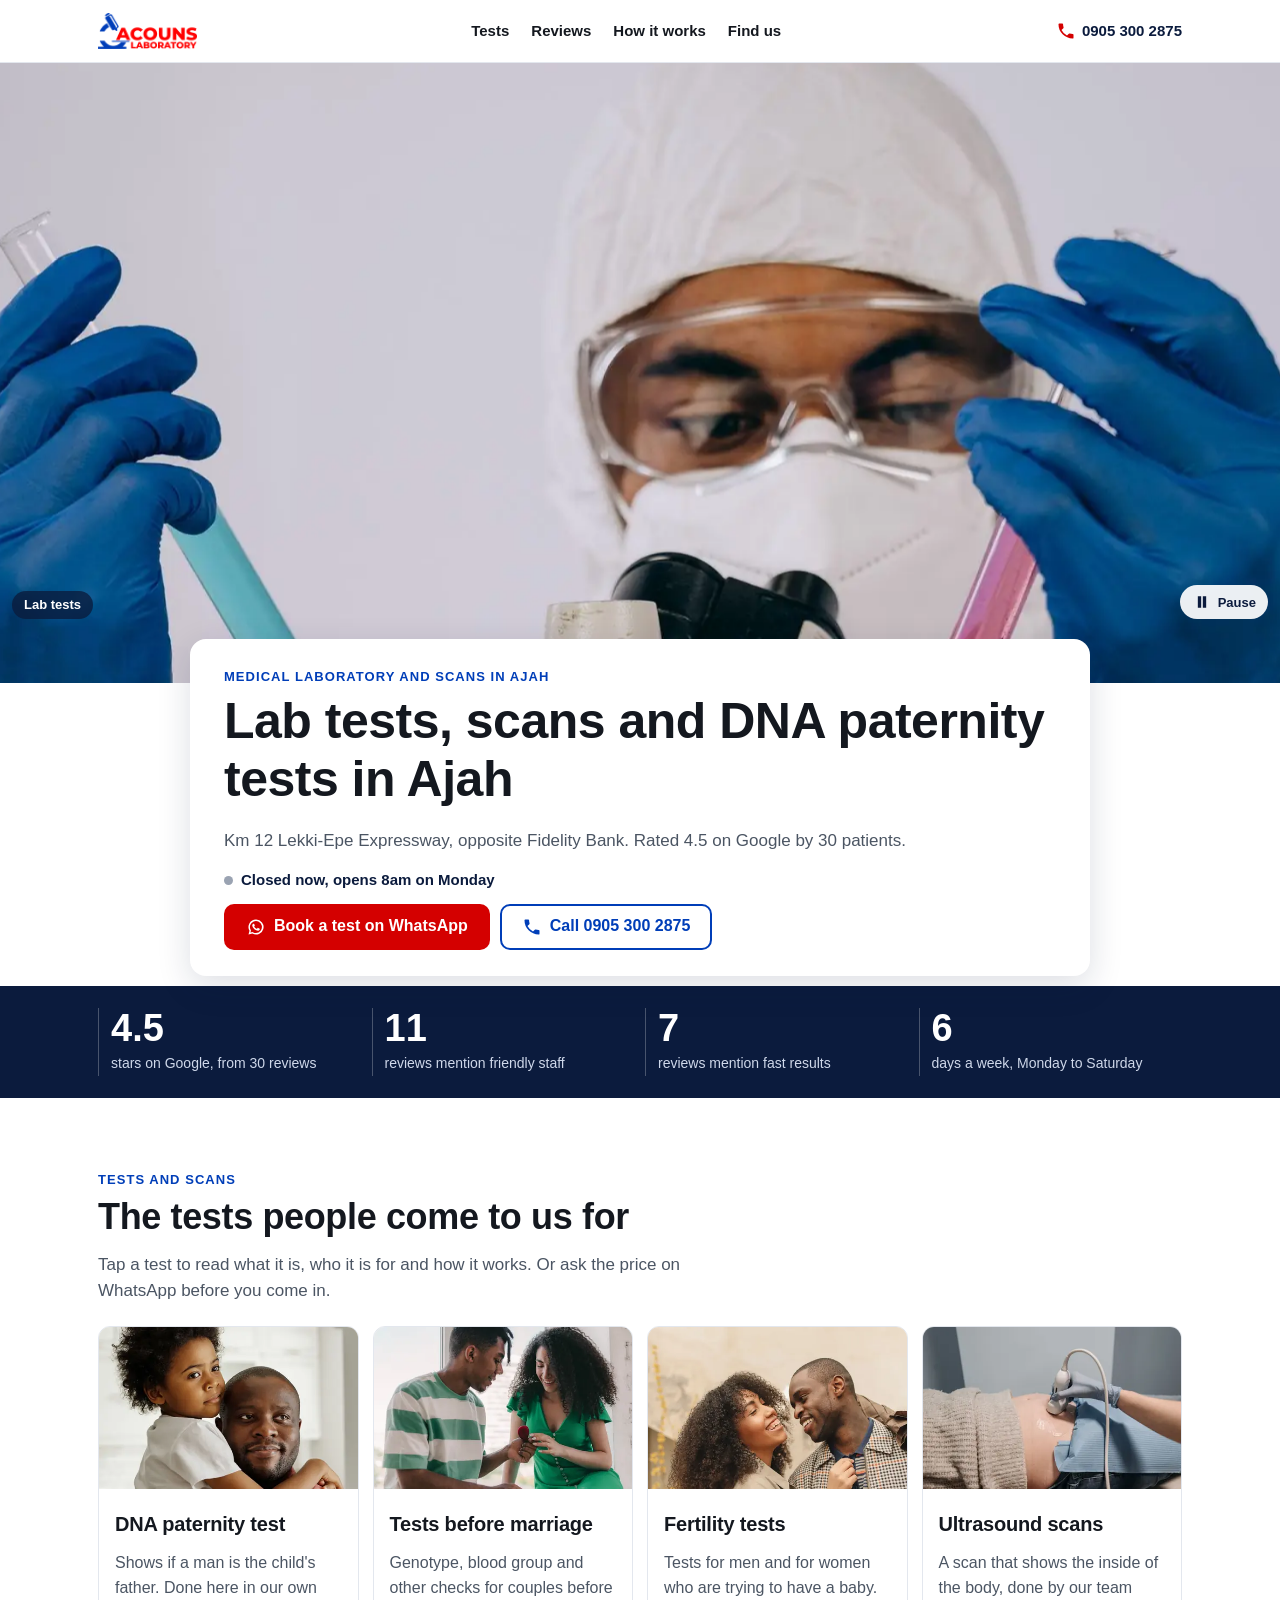
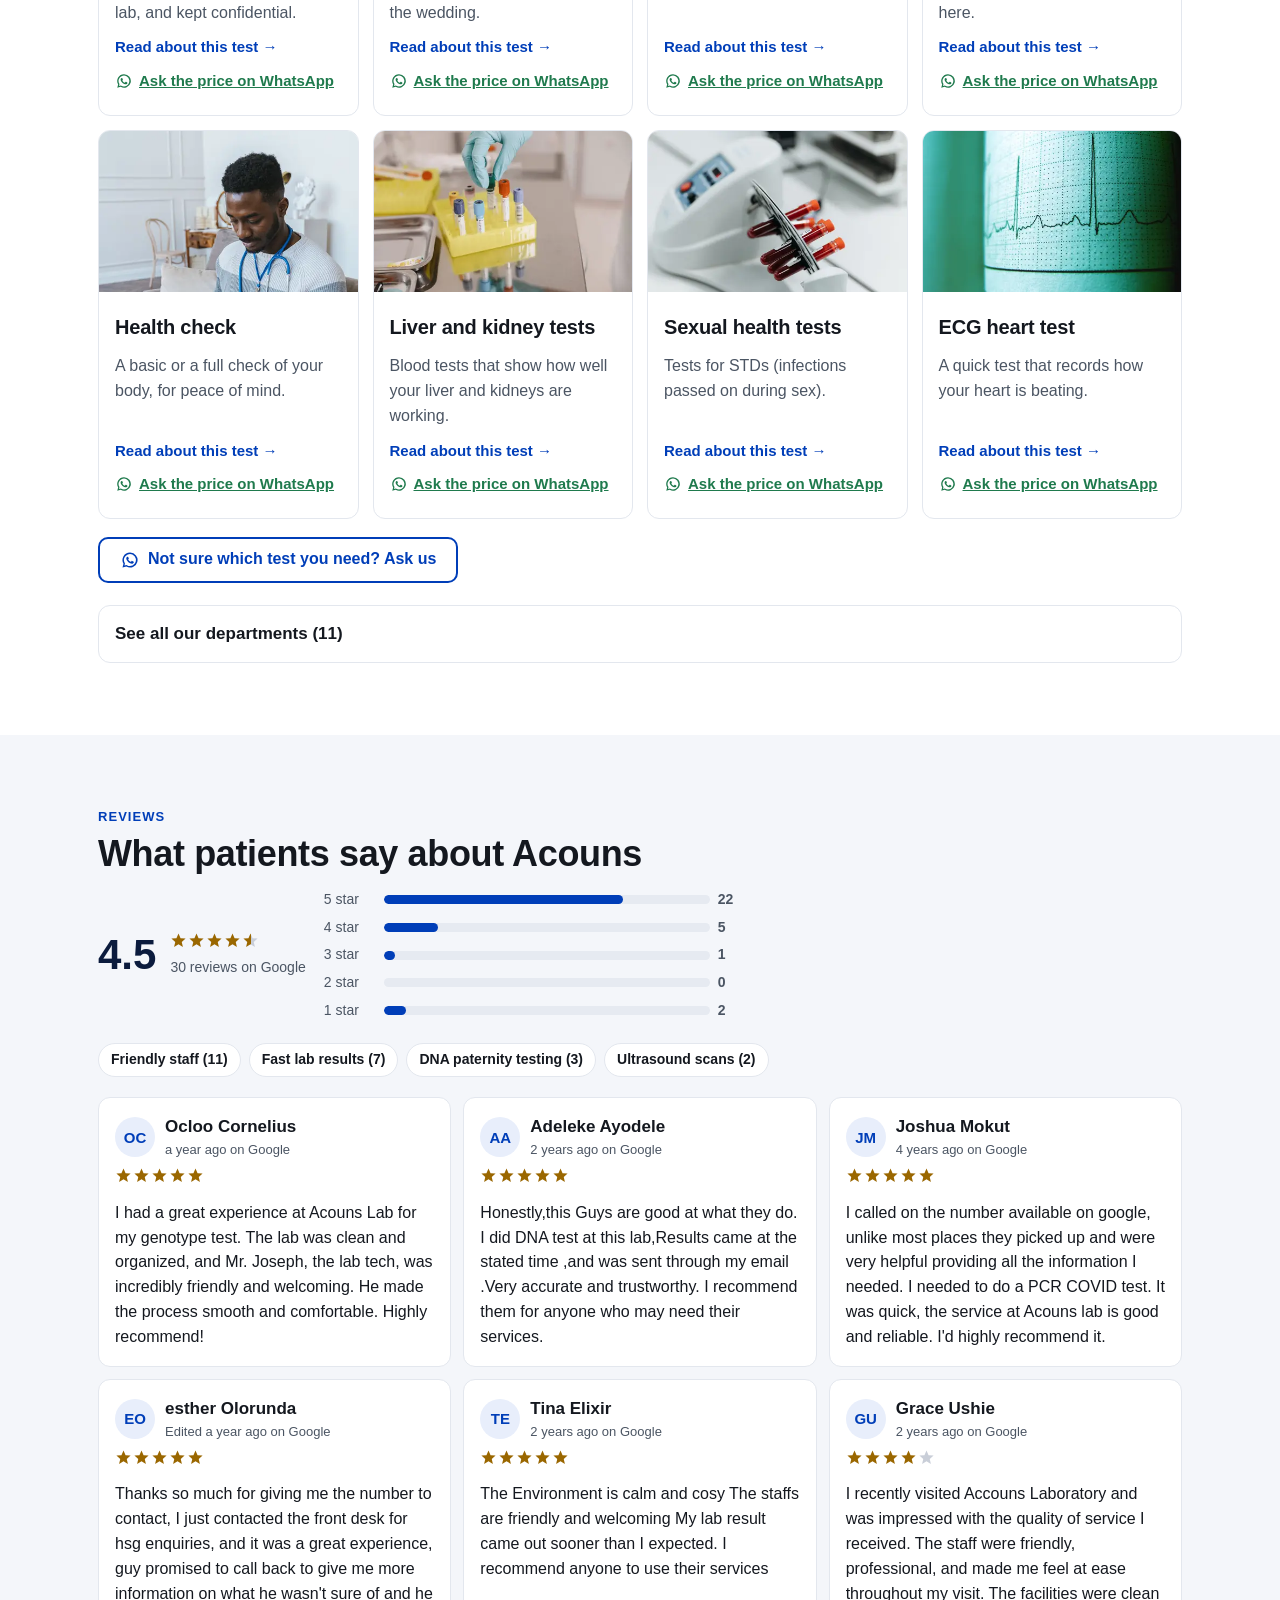
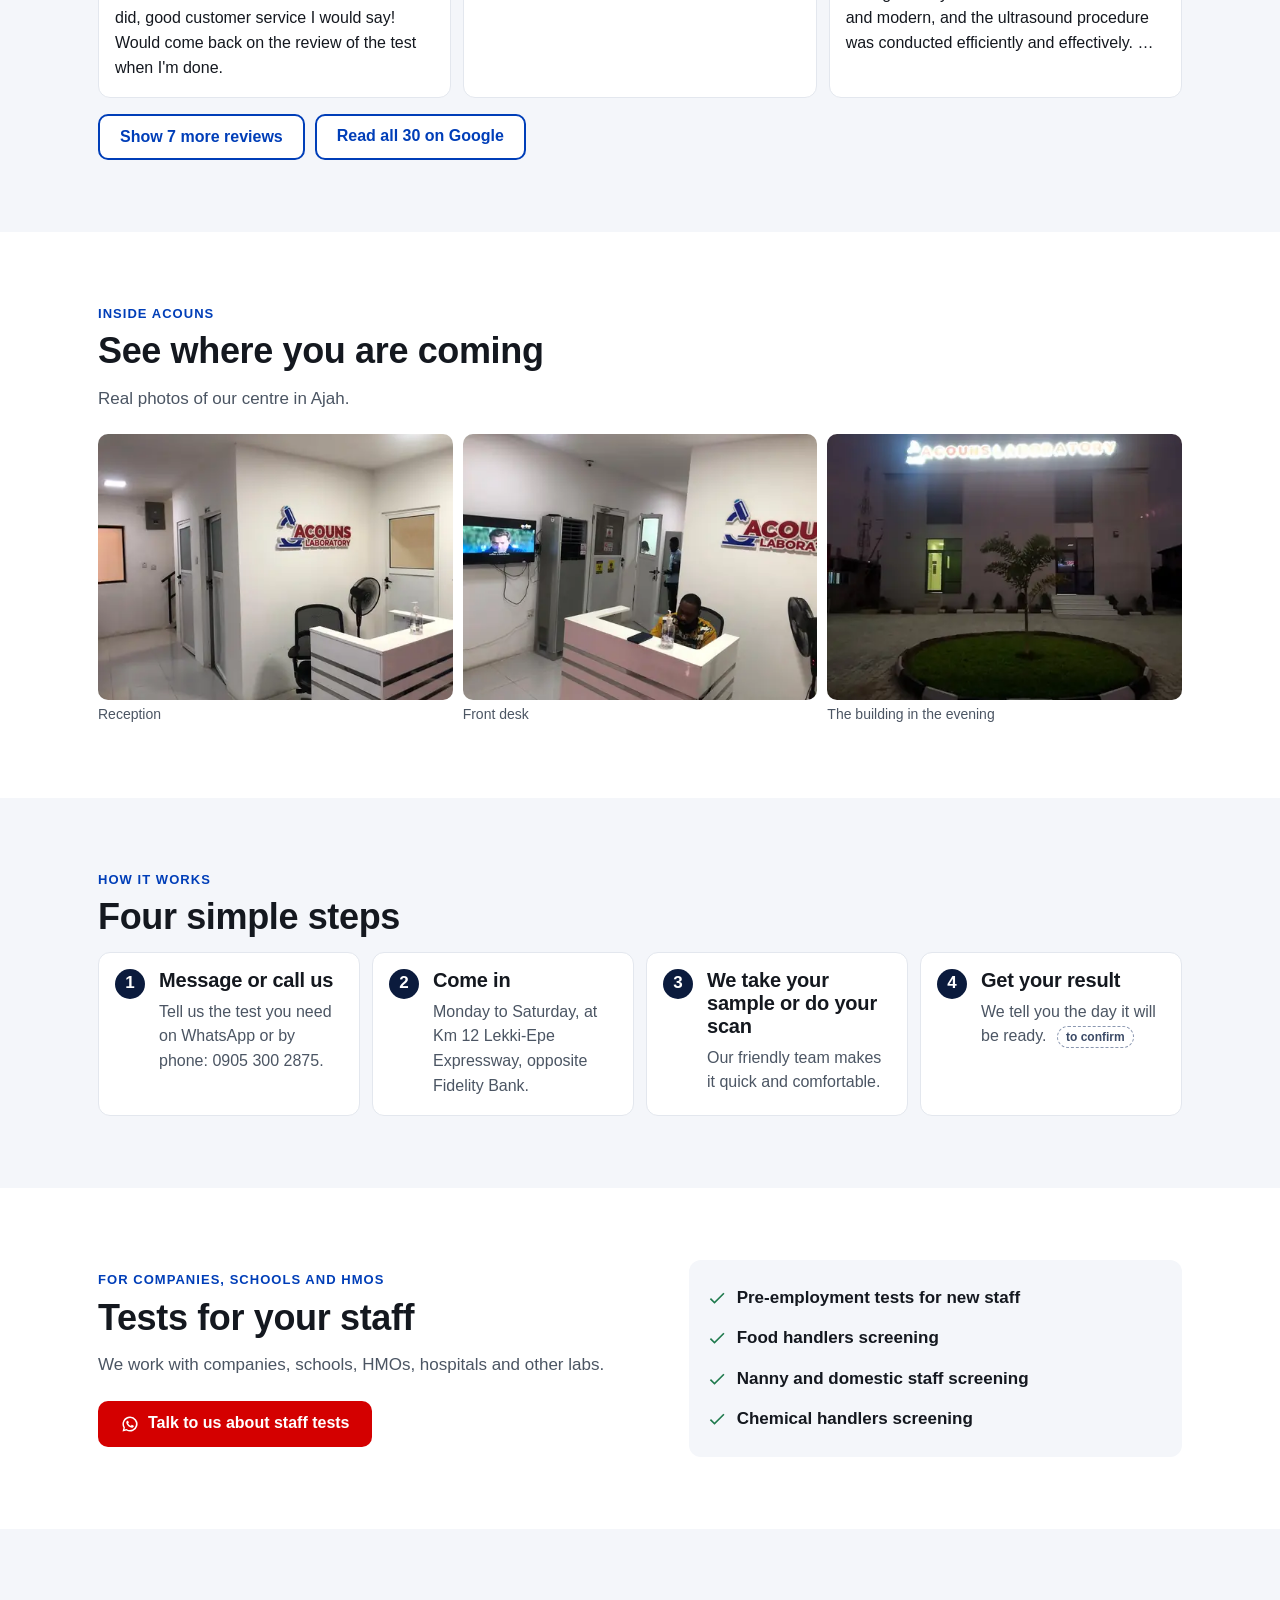
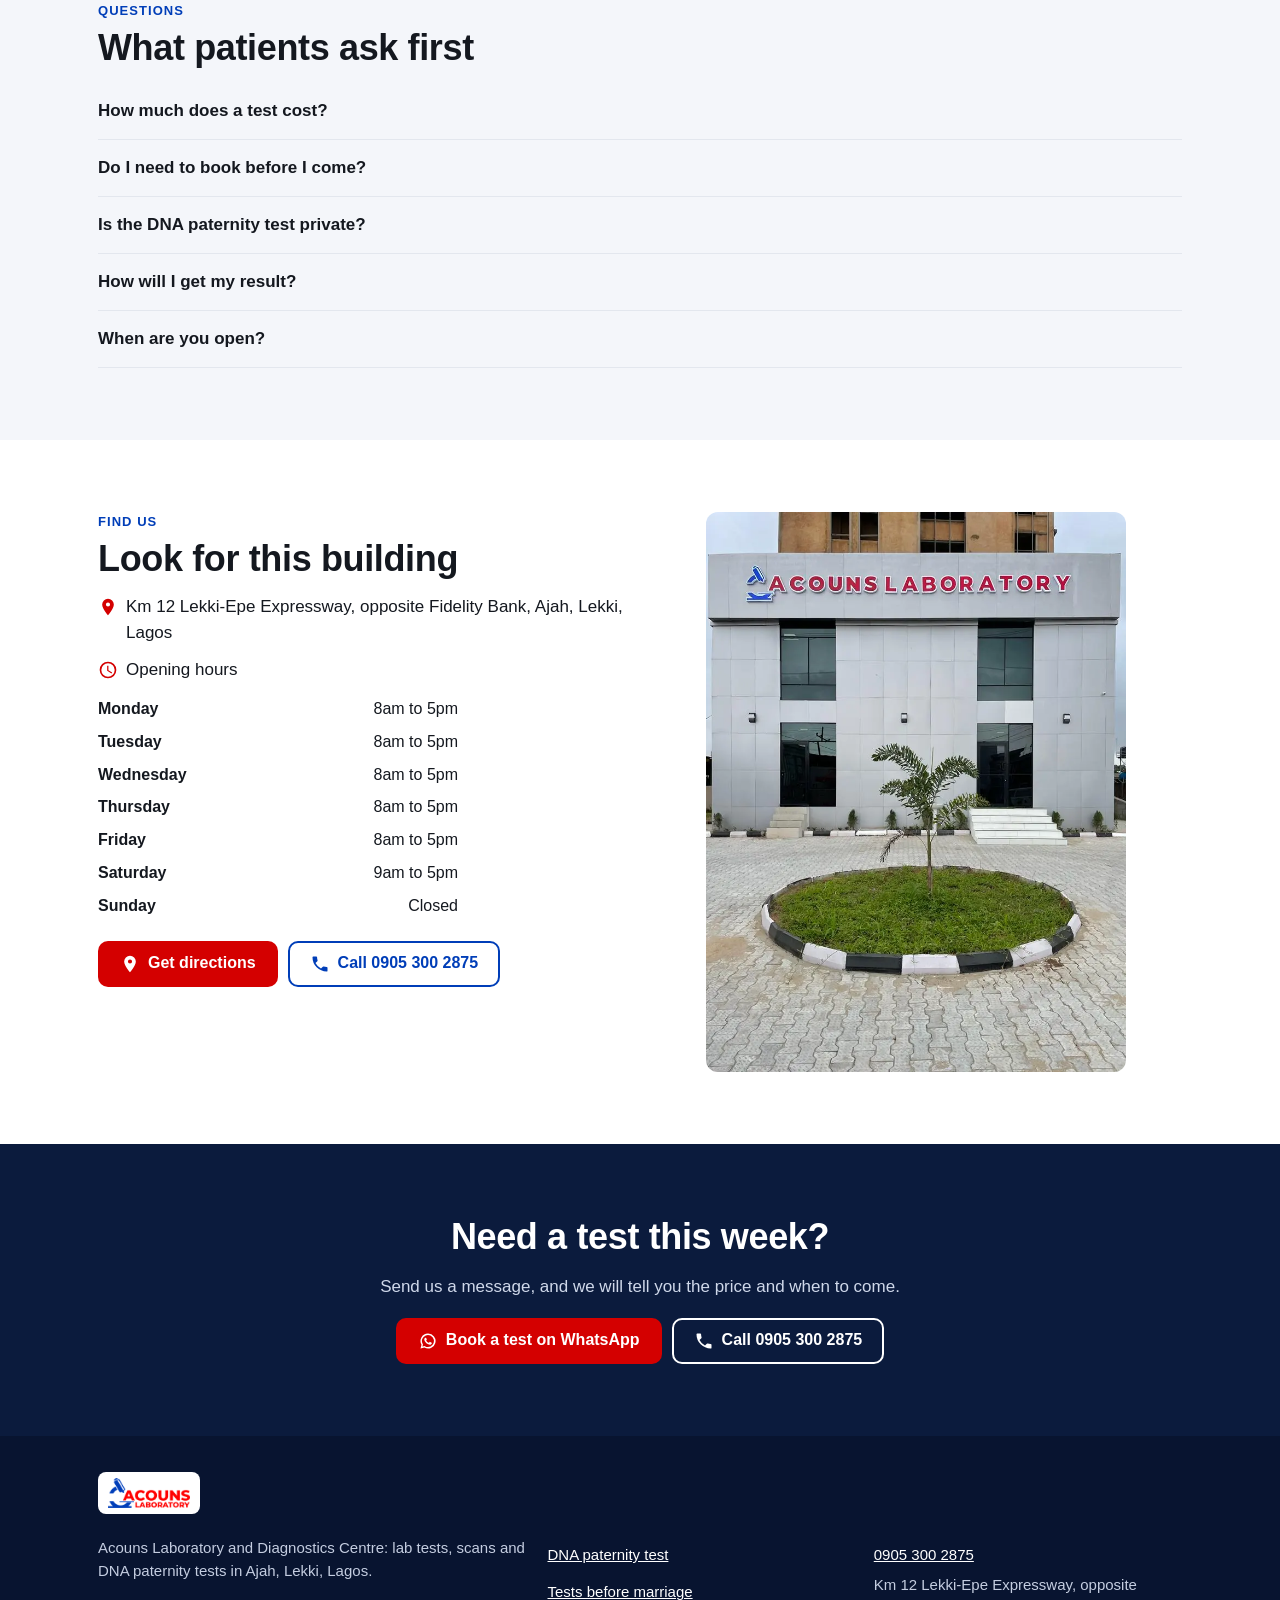
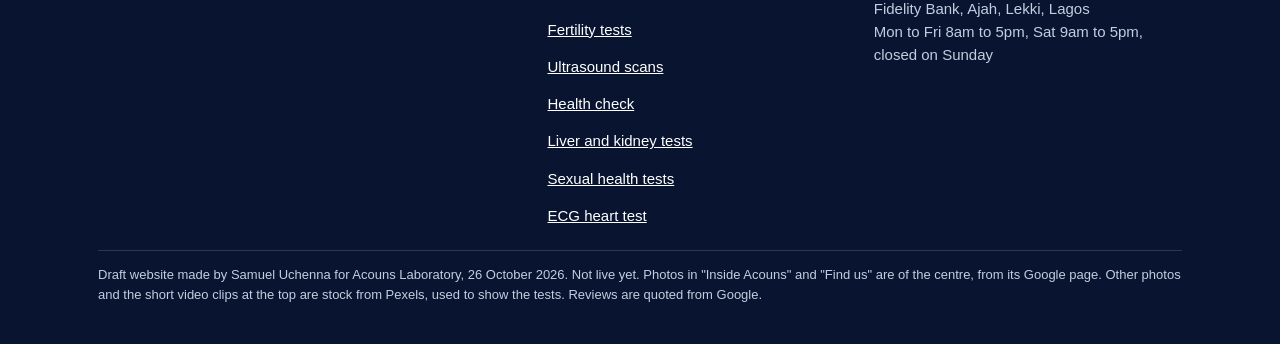
==== commit e5c08b44: "Hero videos now show on phones with reduce-motion on; poster stills, play retries, ?debug=1 panel Th" ====
--- a/index.html
+++ b/index.html
@@ -7,11 +7,11 @@
 <title>Acouns Laboratory and Diagnostics Centre, Ajah | Lab tests, scans and DNA paternity tests</title>
 <meta name="description" content="Medical laboratory in Ajah, Lekki: lab tests, ultrasound scans and DNA paternity tests done in our own lab. Km 12 Lekki-Epe Expressway, opposite Fidelity Bank. Rated 4.5 on Google.">
 <link rel="icon" type="image/png" href="favicon.png">
-<link rel="stylesheet" href="assets/site.css">
+<link rel="stylesheet" href="assets/site.css?v=3">
 <link rel="preload" as="image" media="(max-width: 899px)" href="assets/img/hero-lab-m-960.webp" imagesrcset="assets/img/hero-lab-m-480.webp 480w, assets/img/hero-lab-m-960.webp 960w, assets/img/hero-lab-m-1200.webp 1200w" imagesizes="100vw">
 <link rel="preload" as="image" media="(min-width: 900px)" href="assets/img/hero-lab-d-1600.webp" imagesrcset="assets/img/hero-lab-d-960.webp 960w, assets/img/hero-lab-d-1600.webp 1600w" imagesizes="100vw">
 <script>document.documentElement.classList.add('js')</script>
-<script src="assets/site.js" defer></script>
+<script src="assets/site.js?v=3" defer></script>
 </head>
 <body>
 <header class="top"><div class="wrap">
@@ -140,7 +140,7 @@
   <ul><li><a href="dna-paternity-test.html">DNA paternity test</a></li><li><a href="tests-before-marriage.html">Tests before marriage</a></li><li><a href="fertility-tests.html">Fertility tests</a></li><li><a href="ultrasound-scans.html">Ultrasound scans</a></li><li><a href="health-check.html">Health check</a></li><li><a href="liver-and-kidney-tests.html">Liver and kidney tests</a></li><li><a href="sexual-health-tests.html">Sexual health tests</a></li><li><a href="ecg-heart-test.html">ECG heart test</a></li></ul>
   <p><a href="tel:+2349053002875">0905 300 2875</a><br>Km 12 Lekki-Epe Expressway, opposite Fidelity Bank, Ajah, Lekki, Lagos<br>Mon to Fri 8am to 5pm, Sat 9am to 5pm, closed on Sunday</p>
  </div>
- <p class="legal">Draft website made by Samuel Uchenna for Acouns Laboratory, 26 October 2026. Not live yet. Photos in "Inside Acouns" and "Find us" are of the centre, from its Google page. Other photos are stock photos from Pexels, used to show the tests. Reviews are quoted from Google.</p>
+ <p class="legal">Draft website made by Samuel Uchenna for Acouns Laboratory, 26 October 2026. Not live yet. Photos in "Inside Acouns" and "Find us" are of the centre, from its Google page. Other photos and the short video clips at the top are stock from Pexels, used to show the tests. Reviews are quoted from Google.</p>
 </div></footer>
 <nav class="mbar" aria-label="Quick contact"><a class="c" href="tel:+2349053002875" aria-label="Call 0905 300 2875"><svg viewBox="0 0 24 24" aria-hidden="true"><path d="M6.6 10.8a15.1 15.1 0 0 0 6.6 6.6l2.2-2.2a1 1 0 0 1 1-.25 11.4 11.4 0 0 0 3.6.57 1 1 0 0 1 1 1V20a1 1 0 0 1-1 1A17 17 0 0 1 3 4a1 1 0 0 1 1-1h3.5a1 1 0 0 1 1 1c0 1.25.2 2.45.57 3.57a1 1 0 0 1-.25 1z"/></svg>0905 300 2875</a><a class="w" href="https://wa.me/2349053002875?text=Hello%20Acouns%2C%20I%20would%20like%20to%20book%20a%20test." target="_blank" rel="noopener"><svg viewBox="0 0 24 24" aria-hidden="true"><path d="M12 3a9 9 0 0 0-7.8 13.5L3 21l4.6-1.2A9 9 0 1 0 12 3zm0 16.2a7.2 7.2 0 0 1-3.7-1l-.3-.2-2.7.7.7-2.6-.2-.3A7.2 7.2 0 1 1 12 19.2zm4-5.4c-.2-.1-1.3-.6-1.5-.7s-.4-.1-.5.1-.6.7-.7.9-.3.2-.5.1a5.9 5.9 0 0 1-2.9-2.6c-.2-.4.2-.4.6-1.2a.4.4 0 0 0 0-.4l-.7-1.6c-.2-.4-.4-.4-.5-.4h-.4a.8.8 0 0 0-.6.3 2.5 2.5 0 0 0-.8 1.9 4.4 4.4 0 0 0 .9 2.3 10 10 0 0 0 3.8 3.4c1.4.6 2 .6 2.7.5a2.3 2.3 0 0 0 1.5-1.1 1.9 1.9 0 0 0 .1-1.1c0-.1-.2-.2-.5-.3z"/></svg>WhatsApp us</a></nav>
 </body>
--- a/assets/site.css
+++ b/assets/site.css
@@ -29,7 +29,8 @@
 .media{position:relative;overflow:hidden;background:#dfe5ef;aspect-ratio:4/3}
 .media .slide{position:absolute;inset:0;margin:0;opacity:0;transition:opacity 1.1s ease}
 .media .slide.on{opacity:1}
-.media img{width:100%;height:100%;object-fit:cover}
+.media img,.media video{width:100%;height:100%;object-fit:cover;display:block}
+.media video{background:var(--navy)}
 .js .media .slide.on img{animation:pan 9s ease-out forwards}
 .media .slide.alt img{transform-origin:70% 40%}
 @keyframes pan{from{transform:scale(1)}to{transform:scale(1.07)}}
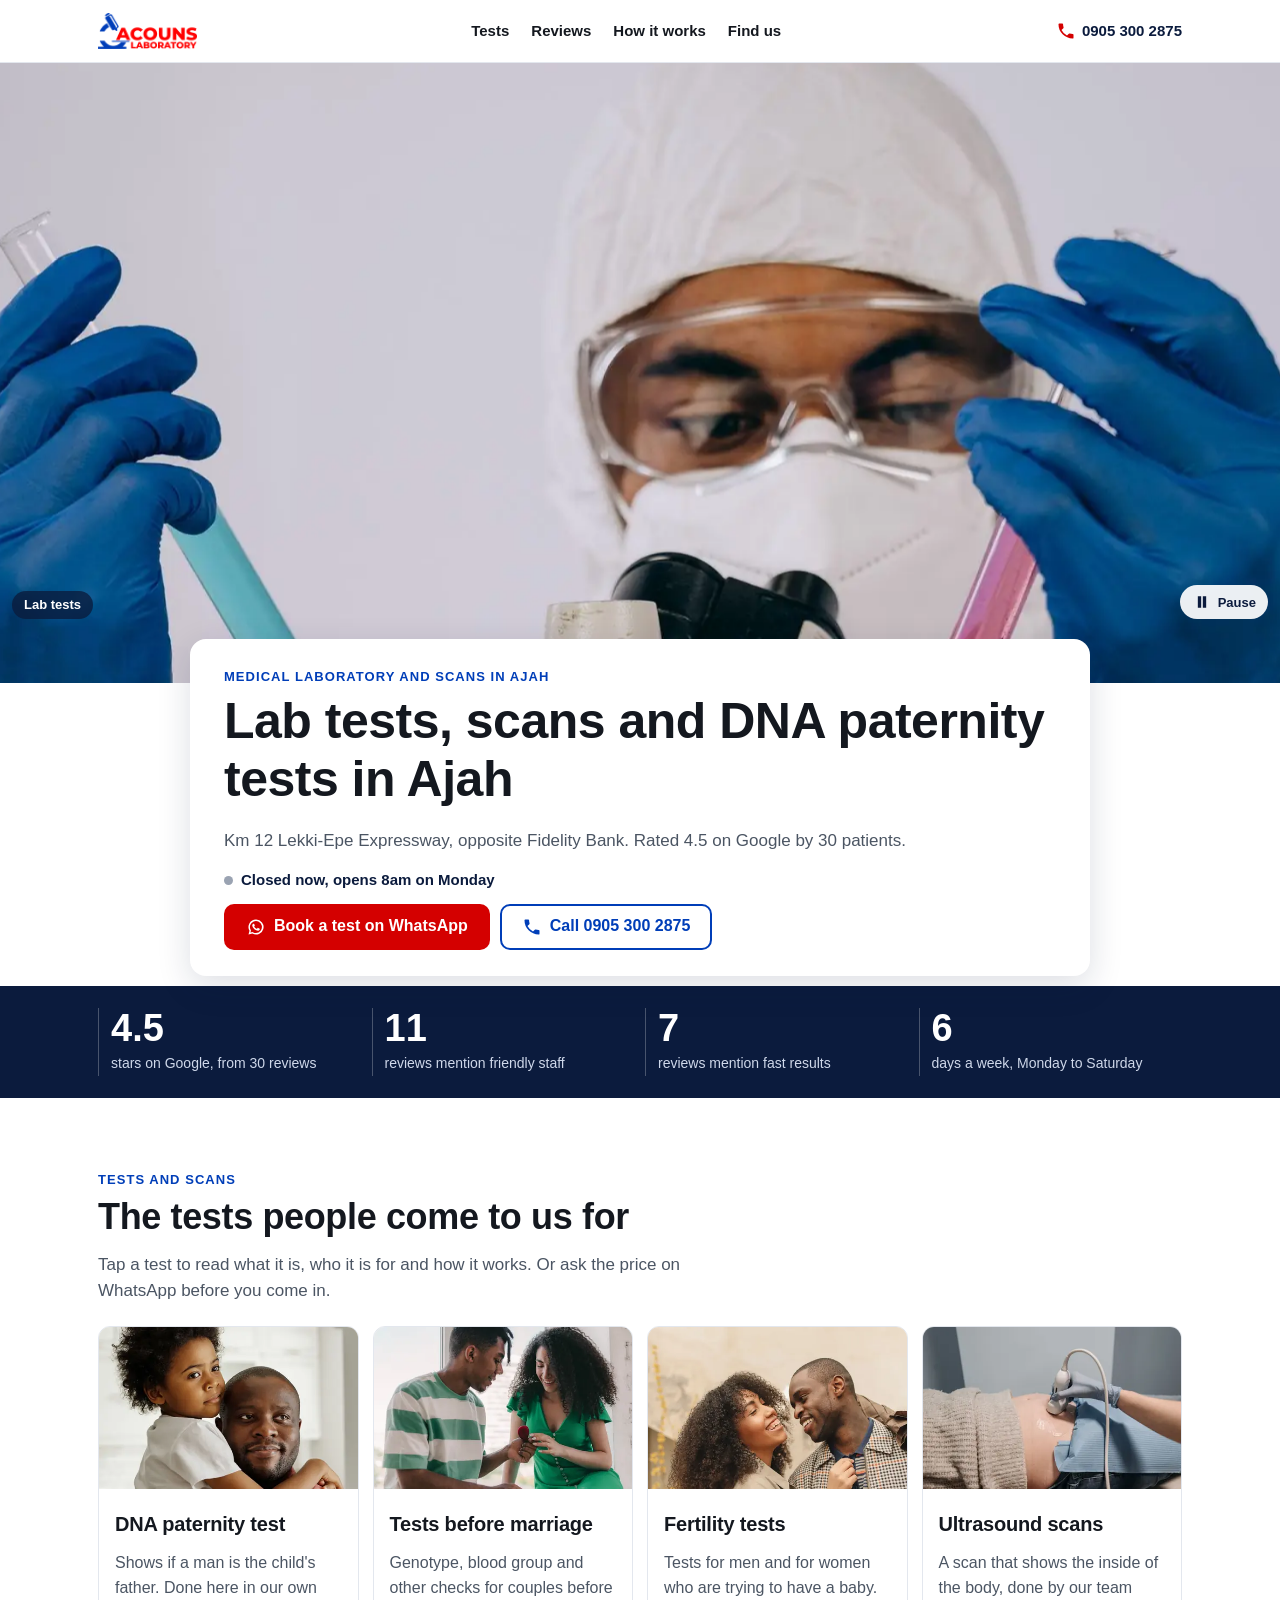
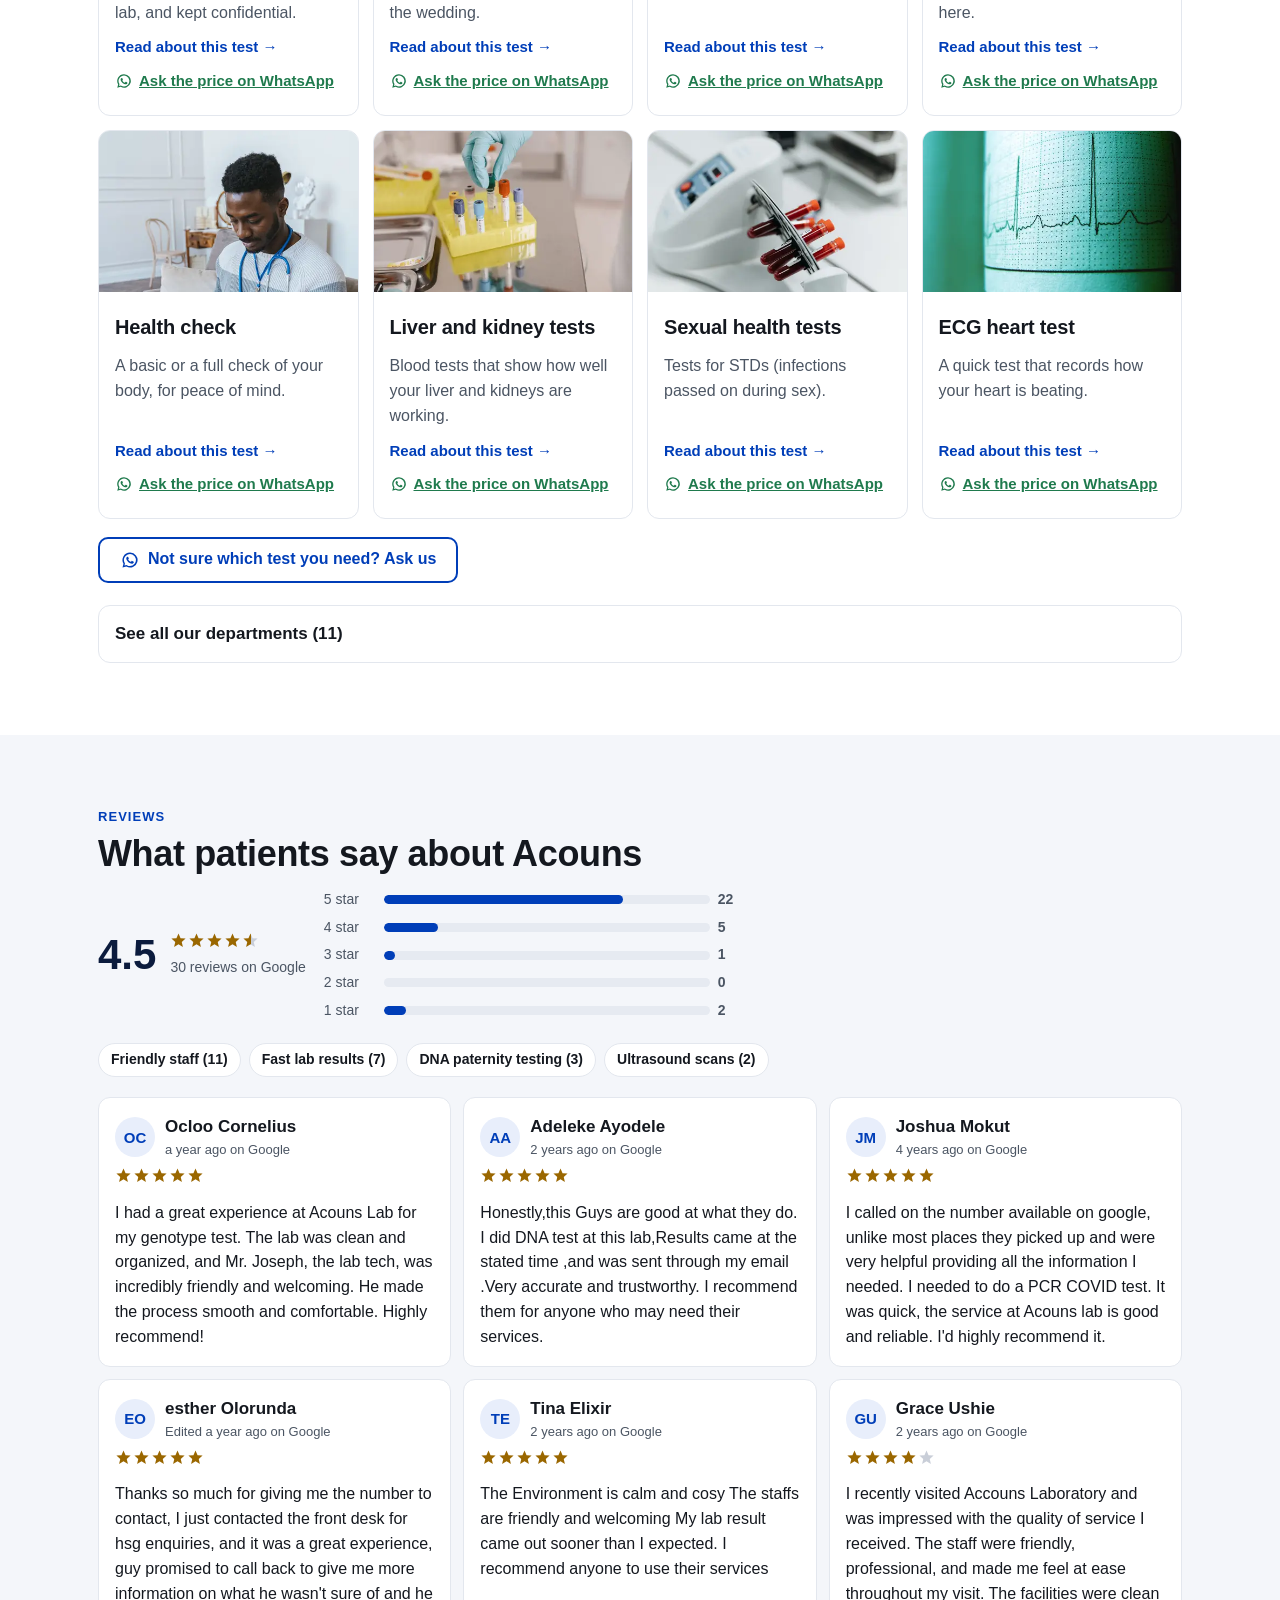
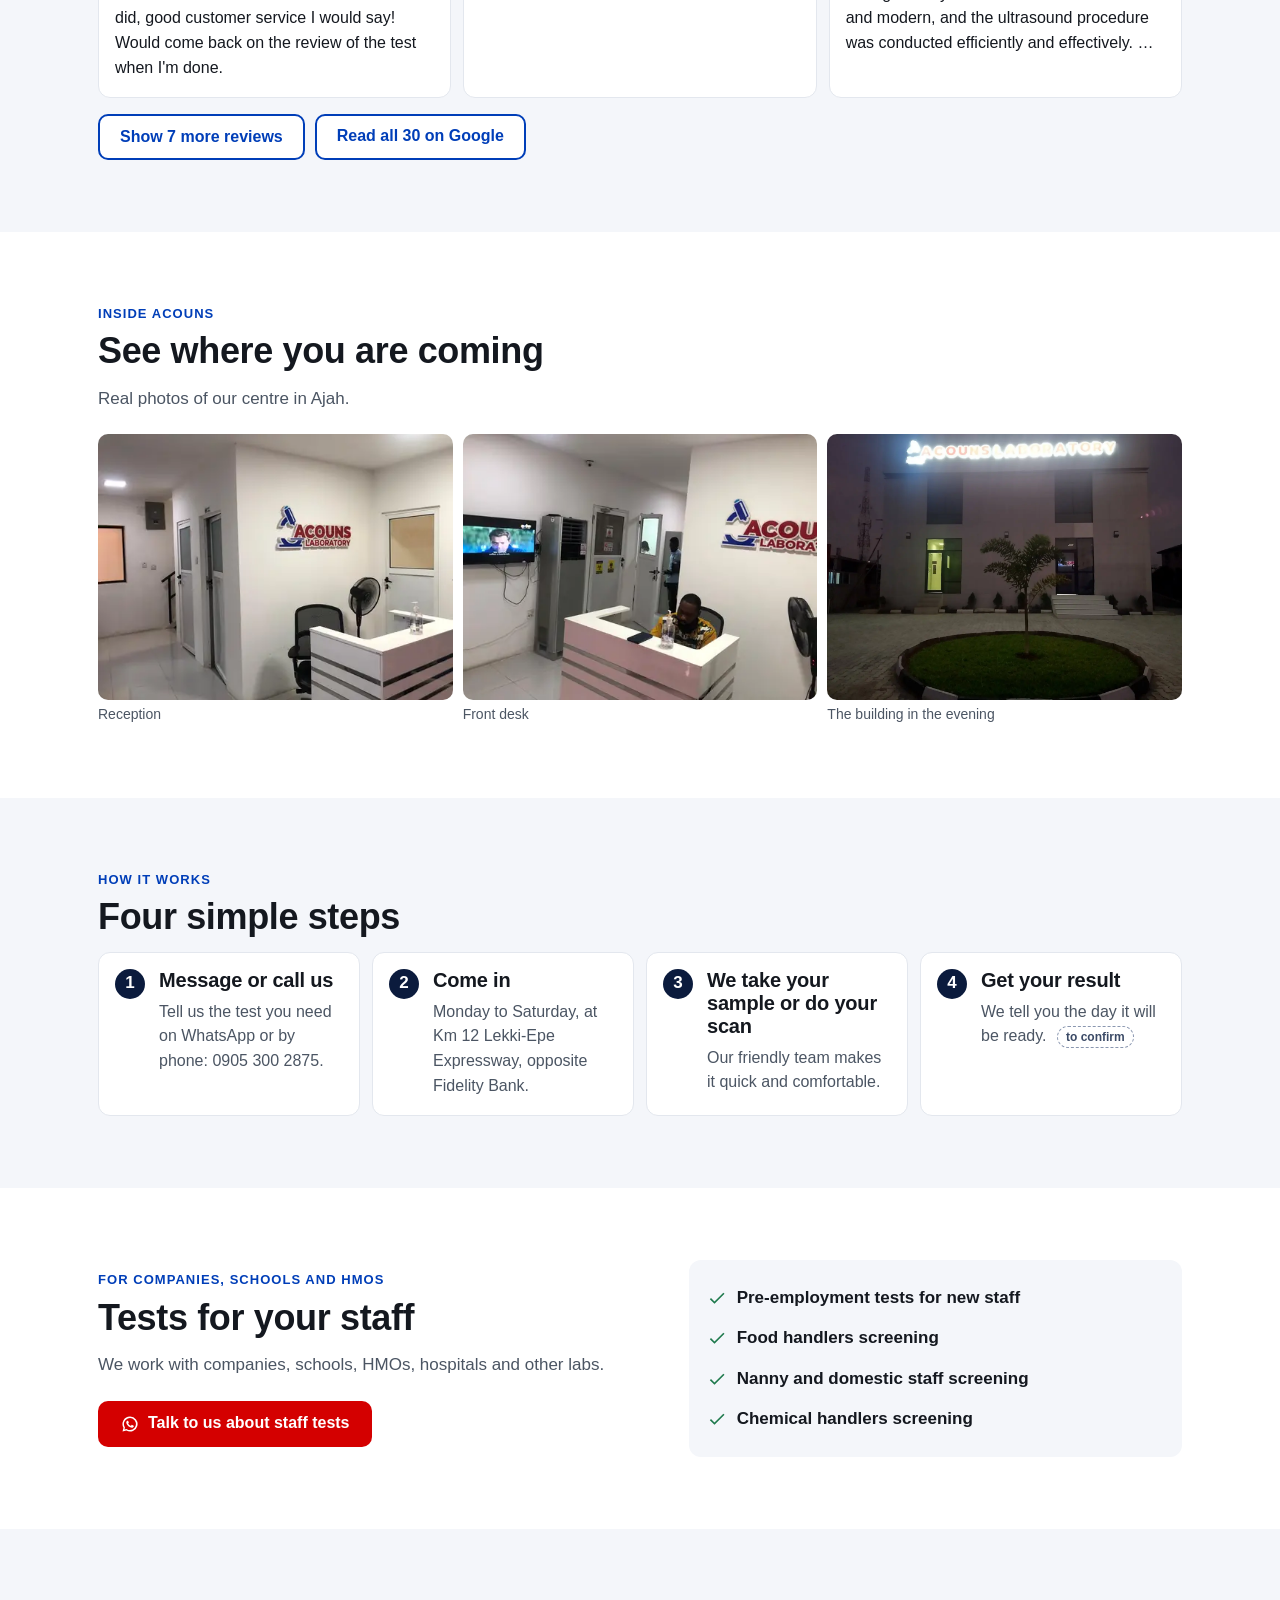
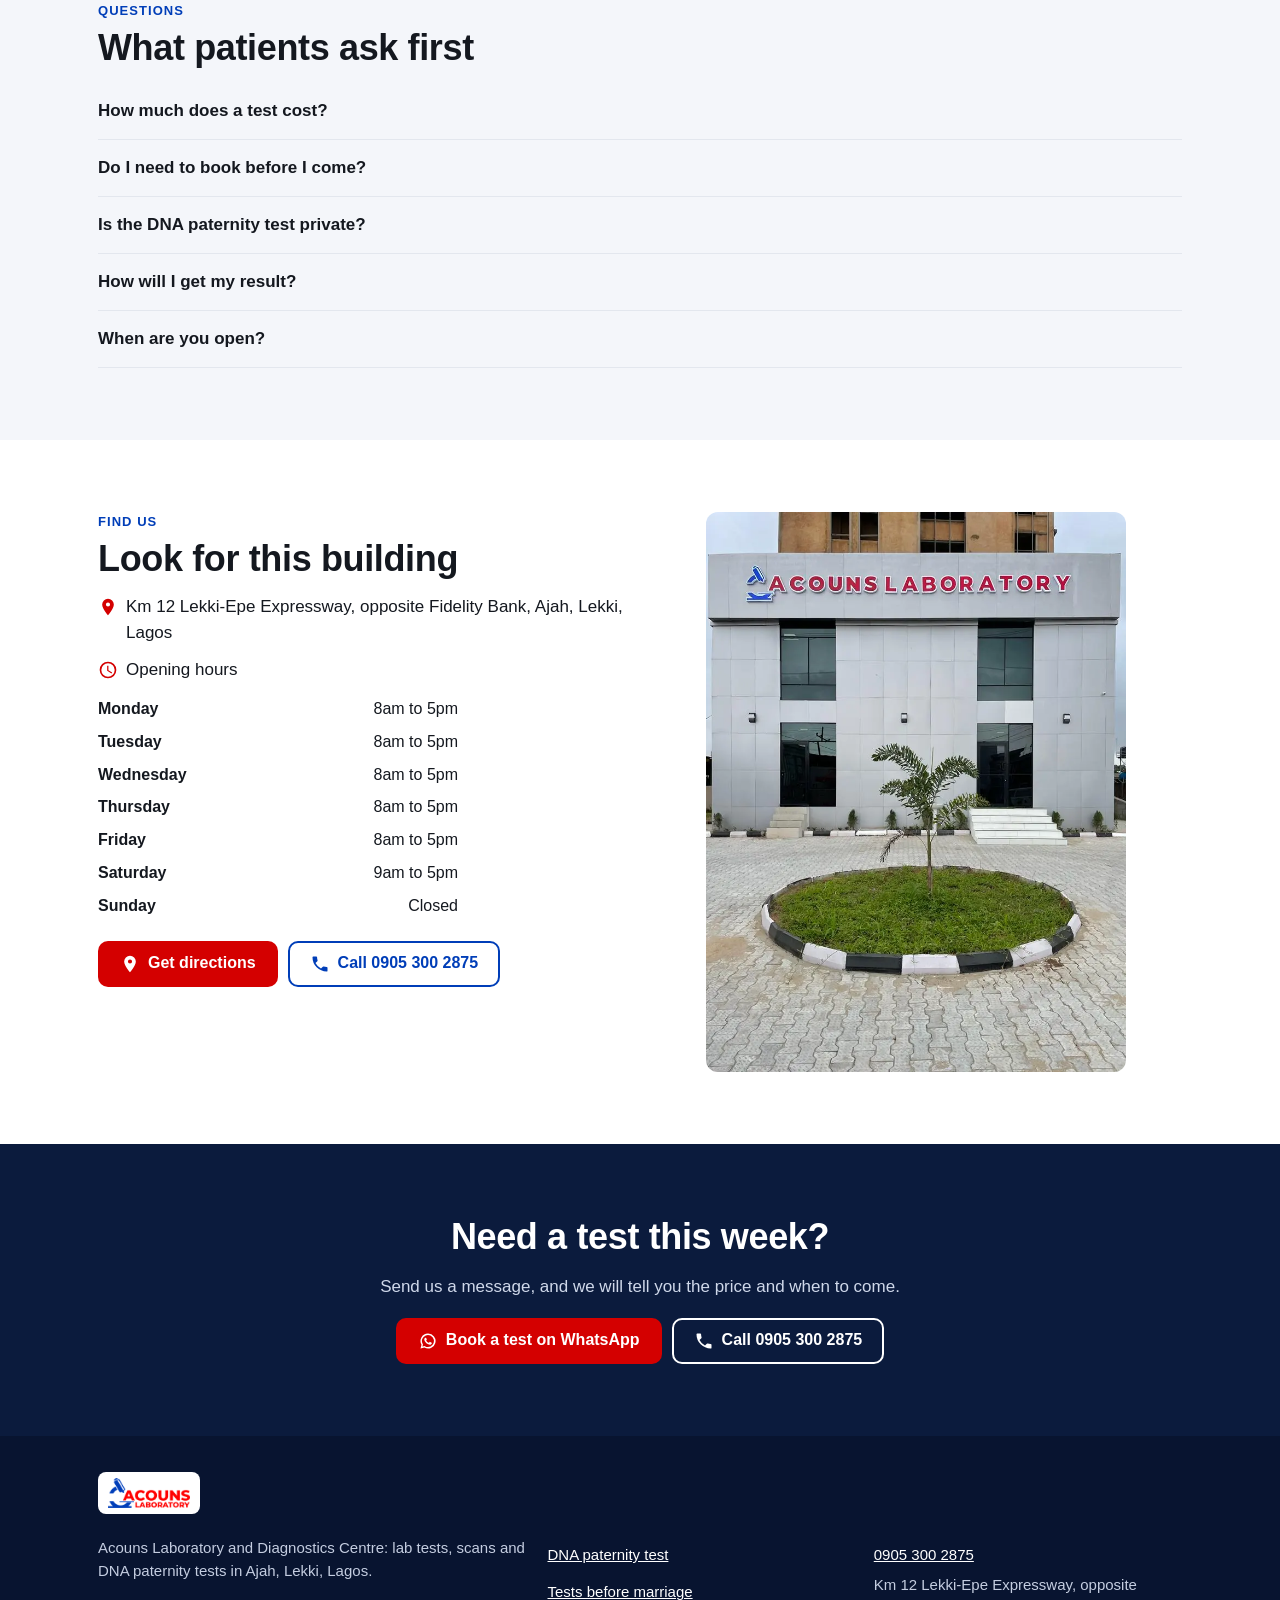
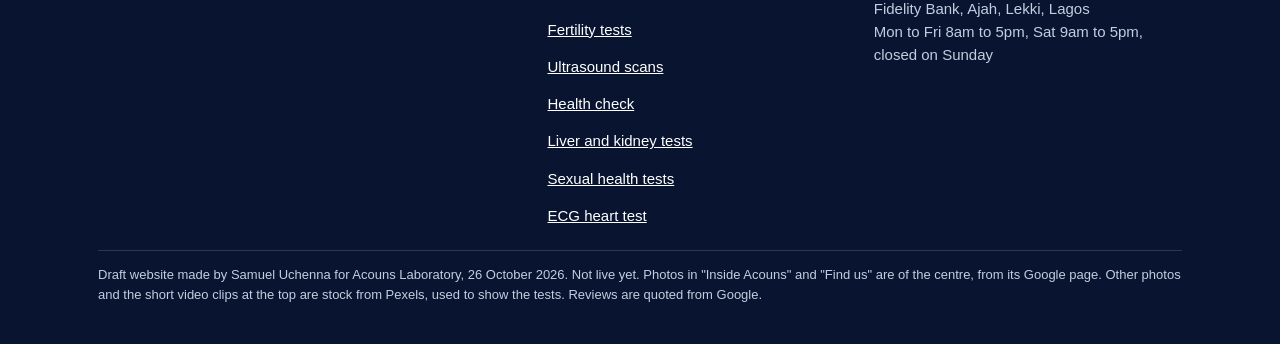
==== commit f912bc45: "Home page intro: logo, three cross-fade panels, then the site (once per session, skippable) The logo" ====
--- a/index.html
+++ b/index.html
@@ -7,13 +7,15 @@
 <title>Acouns Laboratory and Diagnostics Centre, Ajah | Lab tests, scans and DNA paternity tests</title>
 <meta name="description" content="Medical laboratory in Ajah, Lekki: lab tests, ultrasound scans and DNA paternity tests done in our own lab. Km 12 Lekki-Epe Expressway, opposite Fidelity Bank. Rated 4.5 on Google.">
 <link rel="icon" type="image/png" href="favicon.png">
-<link rel="stylesheet" href="assets/site.css?v=3">
+<link rel="stylesheet" href="assets/site.css?v=4">
 <link rel="preload" as="image" media="(max-width: 899px)" href="assets/img/hero-lab-m-960.webp" imagesrcset="assets/img/hero-lab-m-480.webp 480w, assets/img/hero-lab-m-960.webp 960w, assets/img/hero-lab-m-1200.webp 1200w" imagesizes="100vw">
 <link rel="preload" as="image" media="(min-width: 900px)" href="assets/img/hero-lab-d-1600.webp" imagesrcset="assets/img/hero-lab-d-960.webp 960w, assets/img/hero-lab-d-1600.webp 1600w" imagesizes="100vw">
-<script>document.documentElement.classList.add('js')</script>
-<script src="assets/site.js?v=3" defer></script>
+<script>document.documentElement.classList.add('js');try{var s=sessionStorage;if(/[?&]intro=1/.test(location.search)||!s.seen&&!location.hash)document.documentElement.classList.add('intro');s.seen=1}catch(e){}</script>
+<script src="assets/site.js?v=4" defer></script>
 </head>
 <body>
+<div id="intro"><button type="button" class="iskip">Skip</button><div class="ib" aria-hidden="true"><img class="il" src="assets/logo-acouns.png" width="208" height="76" alt=""><figure class="ip p1"><picture><source media="(min-width:900px)" srcset="assets/img/hero-lab-d-960.webp 960w, assets/img/hero-lab-d-1600.webp 1600w" sizes="100vw"><img src="assets/img/hero-lab-m-960.webp" srcset="assets/img/hero-lab-m-480.webp 480w, assets/img/hero-lab-m-960.webp 960w, assets/img/hero-lab-m-1200.webp 1200w" sizes="100vw" width="960" height="720" alt="" loading="lazy"></picture><figcaption><b>1</b><strong>Choose your test</strong><span>Read what each test is for, and who it is for.</span></figcaption></figure><figure class="ip p2"><picture><source media="(min-width:900px)" srcset="assets/img/hero-doctor-d-960.webp 960w, assets/img/hero-doctor-d-1600.webp 1600w" sizes="100vw"><img src="assets/img/hero-doctor-m-960.webp" srcset="assets/img/hero-doctor-m-480.webp 480w, assets/img/hero-doctor-m-960.webp 960w, assets/img/hero-doctor-m-1200.webp 1200w" sizes="100vw" width="960" height="720" alt="" loading="lazy"></picture><figcaption><b>2</b><strong>Ask the price on WhatsApp</strong><span>One tap starts a chat with our team.</span></figcaption></figure><figure class="ip p3"><picture><source media="(min-width:900px)" srcset="assets/img/evening-480.webp 480w, assets/img/evening-960.webp 960w, assets/img/evening-1280.webp 1280w" sizes="100vw"><img src="assets/img/front-480.webp" srcset="assets/img/front-480.webp 480w, assets/img/front-768.webp 768w" sizes="100vw" width="480" height="640" alt="" loading="lazy"></picture><figcaption><b>3</b><strong>Come and see us</strong><span>Km 12 Lekki-Epe Expressway, Ajah. Open Monday to Saturday.</span></figcaption></figure></div></div>
+<script>(function(){var d=document,h=d.documentElement,o=d.getElementById("intro");function end(){if(!h.classList.contains("intro"))return;h.classList.remove("intro");var f=o.contains(d.activeElement);o.remove();if(f){var t=d.querySelector("h1");if(t){t.tabIndex=-1;t.focus({preventScroll:true})}}window.dispatchEvent(new Event("introdone"))}if(!h.classList.contains("intro")){o.remove();return}if(getComputedStyle(o).animationName==="none"){end();return}o.addEventListener("animationend",function(e){if(e.target===o)end()});o.addEventListener("click",end);d.addEventListener("keydown",end);setTimeout(end,9000)})()</script>
 <header class="top"><div class="wrap">
  <a class="logo" href="index.html" aria-label="Acouns Laboratory home"><img src="assets/logo-acouns.png" width="104" height="38" alt="Acouns Laboratory"></a>
  <nav class="links" aria-label="Main"><a href="index.html#tests">Tests</a><a href="index.html#reviews">Reviews</a><a href="index.html#how">How it works</a><a href="index.html#find">Find us</a></nav>
@@ -27,7 +29,7 @@
   <p class="kicker">Medical laboratory and scans in Ajah</p>
   <h1>Lab tests, scans and DNA paternity tests in Ajah</h1>
   <p class="sub">Km 12 Lekki-Epe Expressway, opposite Fidelity Bank. Rated 4.5 on Google by 30 patients.</p>
-  <p class="open" id="open"><span class="dot"></span><span id="openText">Open Monday to Friday 8am to 5pm, Saturday 9am to 5pm</span></p>
+  <p class="open" id="open"><span class="dot"></span><span id="openText">Open Monday to Saturday</span></p>
   <div class="acts"><a class="btn main" href="https://wa.me/2349053002875?text=Hello%20Acouns%2C%20I%20would%20like%20to%20book%20a%20test." target="_blank" rel="noopener"><svg viewBox="0 0 24 24" aria-hidden="true"><path d="M12 3a9 9 0 0 0-7.8 13.5L3 21l4.6-1.2A9 9 0 1 0 12 3zm0 16.2a7.2 7.2 0 0 1-3.7-1l-.3-.2-2.7.7.7-2.6-.2-.3A7.2 7.2 0 1 1 12 19.2zm4-5.4c-.2-.1-1.3-.6-1.5-.7s-.4-.1-.5.1-.6.7-.7.9-.3.2-.5.1a5.9 5.9 0 0 1-2.9-2.6c-.2-.4.2-.4.6-1.2a.4.4 0 0 0 0-.4l-.7-1.6c-.2-.4-.4-.4-.5-.4h-.4a.8.8 0 0 0-.6.3 2.5 2.5 0 0 0-.8 1.9 4.4 4.4 0 0 0 .9 2.3 10 10 0 0 0 3.8 3.4c1.4.6 2 .6 2.7.5a2.3 2.3 0 0 0 1.5-1.1 1.9 1.9 0 0 0 .1-1.1c0-.1-.2-.2-.5-.3z"/></svg>Book a test on WhatsApp</a><a class="btn line" href="tel:+2349053002875"><svg viewBox="0 0 24 24" aria-hidden="true"><path d="M6.6 10.8a15.1 15.1 0 0 0 6.6 6.6l2.2-2.2a1 1 0 0 1 1-.25 11.4 11.4 0 0 0 3.6.57 1 1 0 0 1 1 1V20a1 1 0 0 1-1 1A17 17 0 0 1 3 4a1 1 0 0 1 1-1h3.5a1 1 0 0 1 1 1c0 1.25.2 2.45.57 3.57a1 1 0 0 1-.25 1z"/></svg>Call 0905 300 2875</a></div>
  </div>
 </section>
--- a/assets/site.css
+++ b/assets/site.css
@@ -142,3 +142,28 @@
 }
 @media (max-width:899px){ footer{padding-bottom:86px} }
 @media (prefers-reduced-motion:reduce){ html{scroll-behavior:auto} .test{transition:none} .js .media .slide.on img{animation:none} .media .slide{transition:none} }
+/* intro */
+#intro{display:none}
+.js.intro{overflow:hidden;scrollbar-gutter:stable}
+.js.intro #intro{display:block;position:fixed;inset:0;z-index:1000;background:#fff;cursor:pointer;touch-action:none;animation:iout .6s ease 6.4s forwards}
+#intro .il{position:absolute;left:50%;top:50%;width:min(60vw,240px);height:auto;transform:translate(-50%,-50%)}
+#intro .ip{position:absolute;inset:0;margin:0;background:var(--navy)}
+.js.intro #intro .il{animation:ilogo 2s ease both} .js.intro #intro .ip{animation:ip 2s ease both} .js.intro #intro .p1{animation-delay:1.6s} .js.intro #intro .p2{animation-delay:3.25s} .js.intro #intro .p3{animation:ip3 1.9s ease 4.9s both}
+#intro .ip img{width:100%;height:100%;object-fit:cover;display:block}
+#intro .p3 img{object-position:top}
+#intro .ip::after{content:"";position:absolute;inset:0;background:linear-gradient(to top,rgba(11,27,61,.92),rgba(11,27,61,.5) 50%,rgba(11,27,61,.05))}
+#intro figcaption{position:absolute;left:0;right:0;bottom:0;z-index:1;padding:0 24px 12vh;color:#fff}
+#intro figcaption b{display:flex;align-items:center;justify-content:center;width:56px;height:56px;border-radius:50%;background:#fff;color:var(--navy);font-size:30px;margin-bottom:16px}
+#intro figcaption strong{display:block;font-size:30px;line-height:1.15}
+#intro figcaption span{display:block;max-width:26em;margin-top:8px;font-size:18px;color:#e6ebf5}
+.iskip{position:absolute;top:calc(14px + env(safe-area-inset-top));right:14px;z-index:2;min-height:44px;padding:0 20px;border:1px solid rgba(255,255,255,.7);border-radius:22px;background:rgba(11,27,61,.9);color:#fff;font:700 15px/1 "Segoe UI",Arial,sans-serif;cursor:pointer}
+.iskip:focus-visible{outline:0;box-shadow:0 0 0 2px #fff,0 0 0 5px var(--blue)}
+h1[tabindex="-1"]:focus{outline:0}
+@keyframes ilogo{0%{opacity:0}30%,65%{opacity:1}100%{opacity:0}}
+@keyframes ip{0%{opacity:0}20%,80%{opacity:1}100%{opacity:0}}
+@keyframes ip3{0%{opacity:0}22%,100%{opacity:1}}
+@keyframes iout{to{opacity:0}}
+@keyframes ifade{0%{opacity:0}100%{opacity:1}}
+@media (min-width:900px){#intro figcaption{padding:0 8vw 14vh}#intro figcaption b{width:76px;height:76px;font-size:42px}#intro figcaption strong{font-size:48px}#intro figcaption span{font-size:22px}#intro .il{width:260px}}
+@media (max-width:899px){#intro .p3 img{height:auto;-webkit-mask-image:linear-gradient(#000 70%,transparent);mask-image:linear-gradient(#000 70%,transparent)}}
+@media (prefers-reduced-motion:reduce){.js.intro #intro{animation-delay:1.3s;animation-duration:.5s}#intro .ip{display:none}#intro .il,.js.intro #intro .il{animation:ifade .5s ease both}}
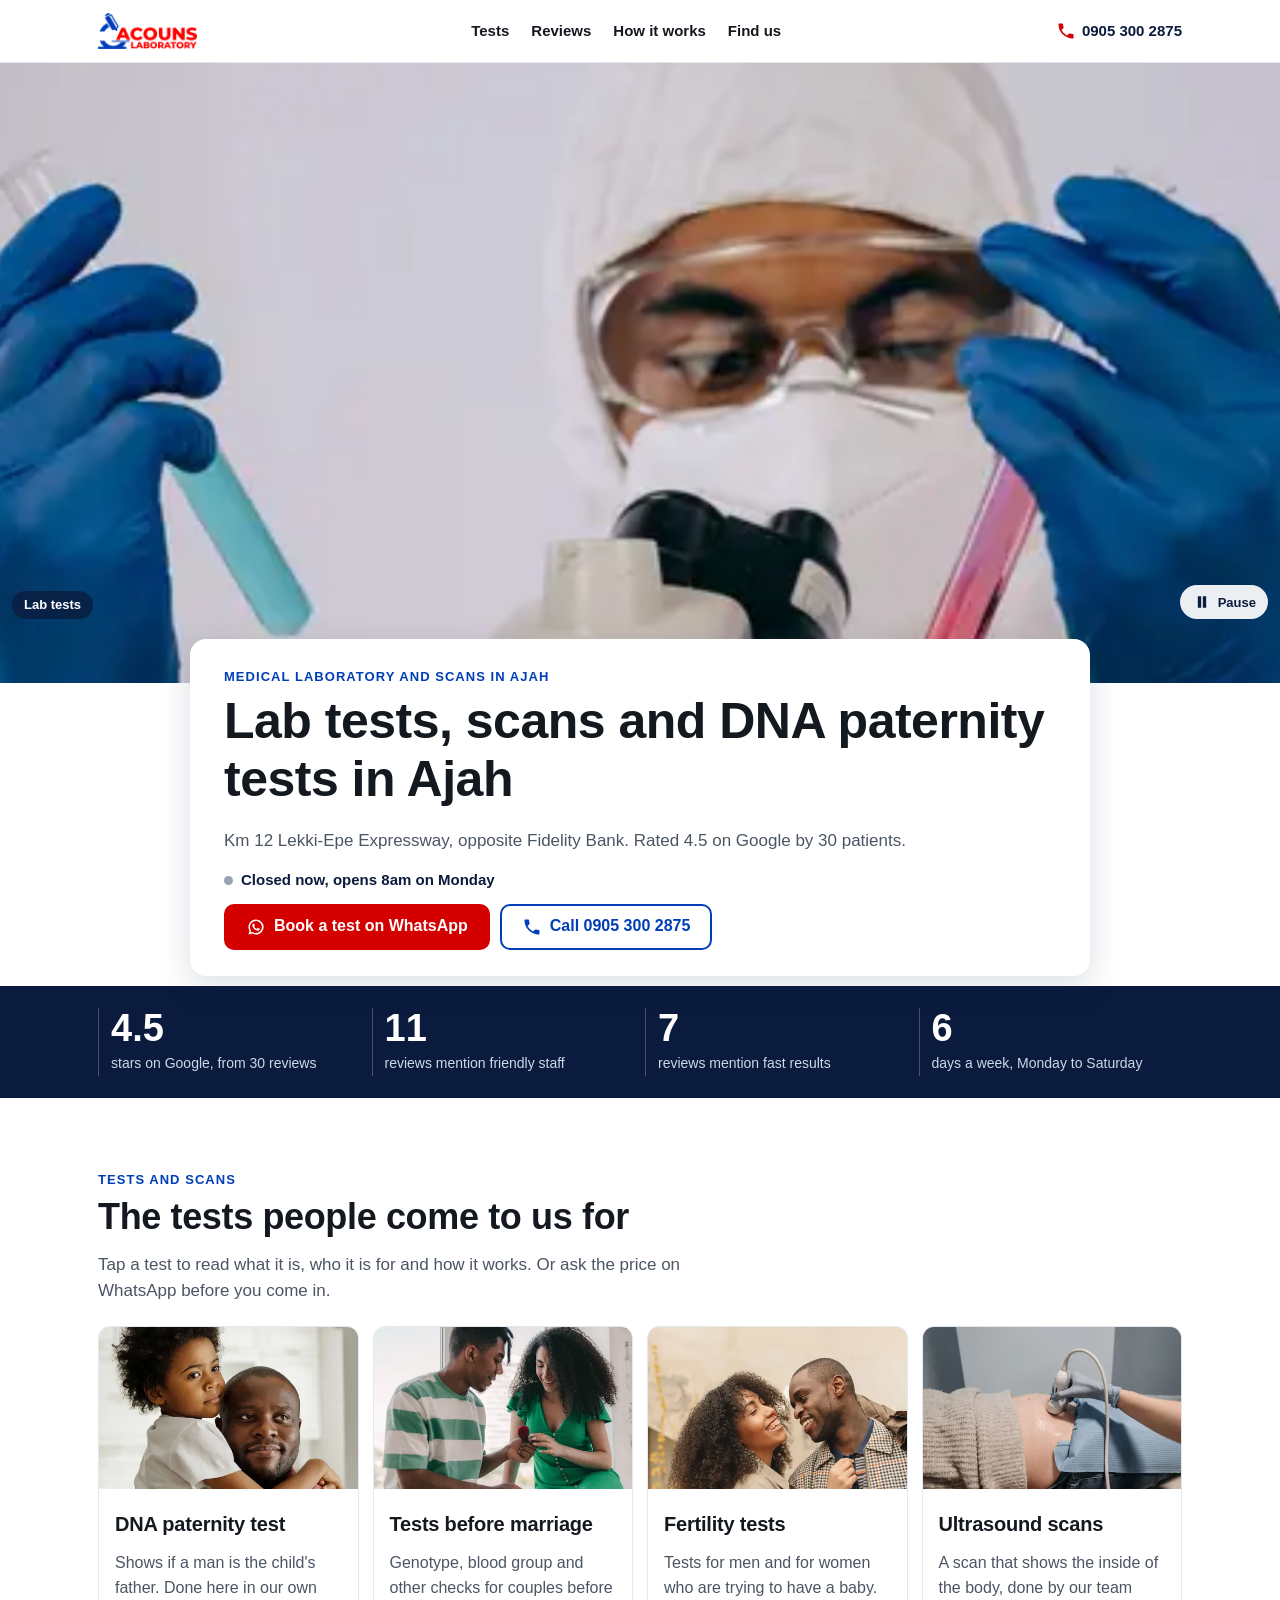
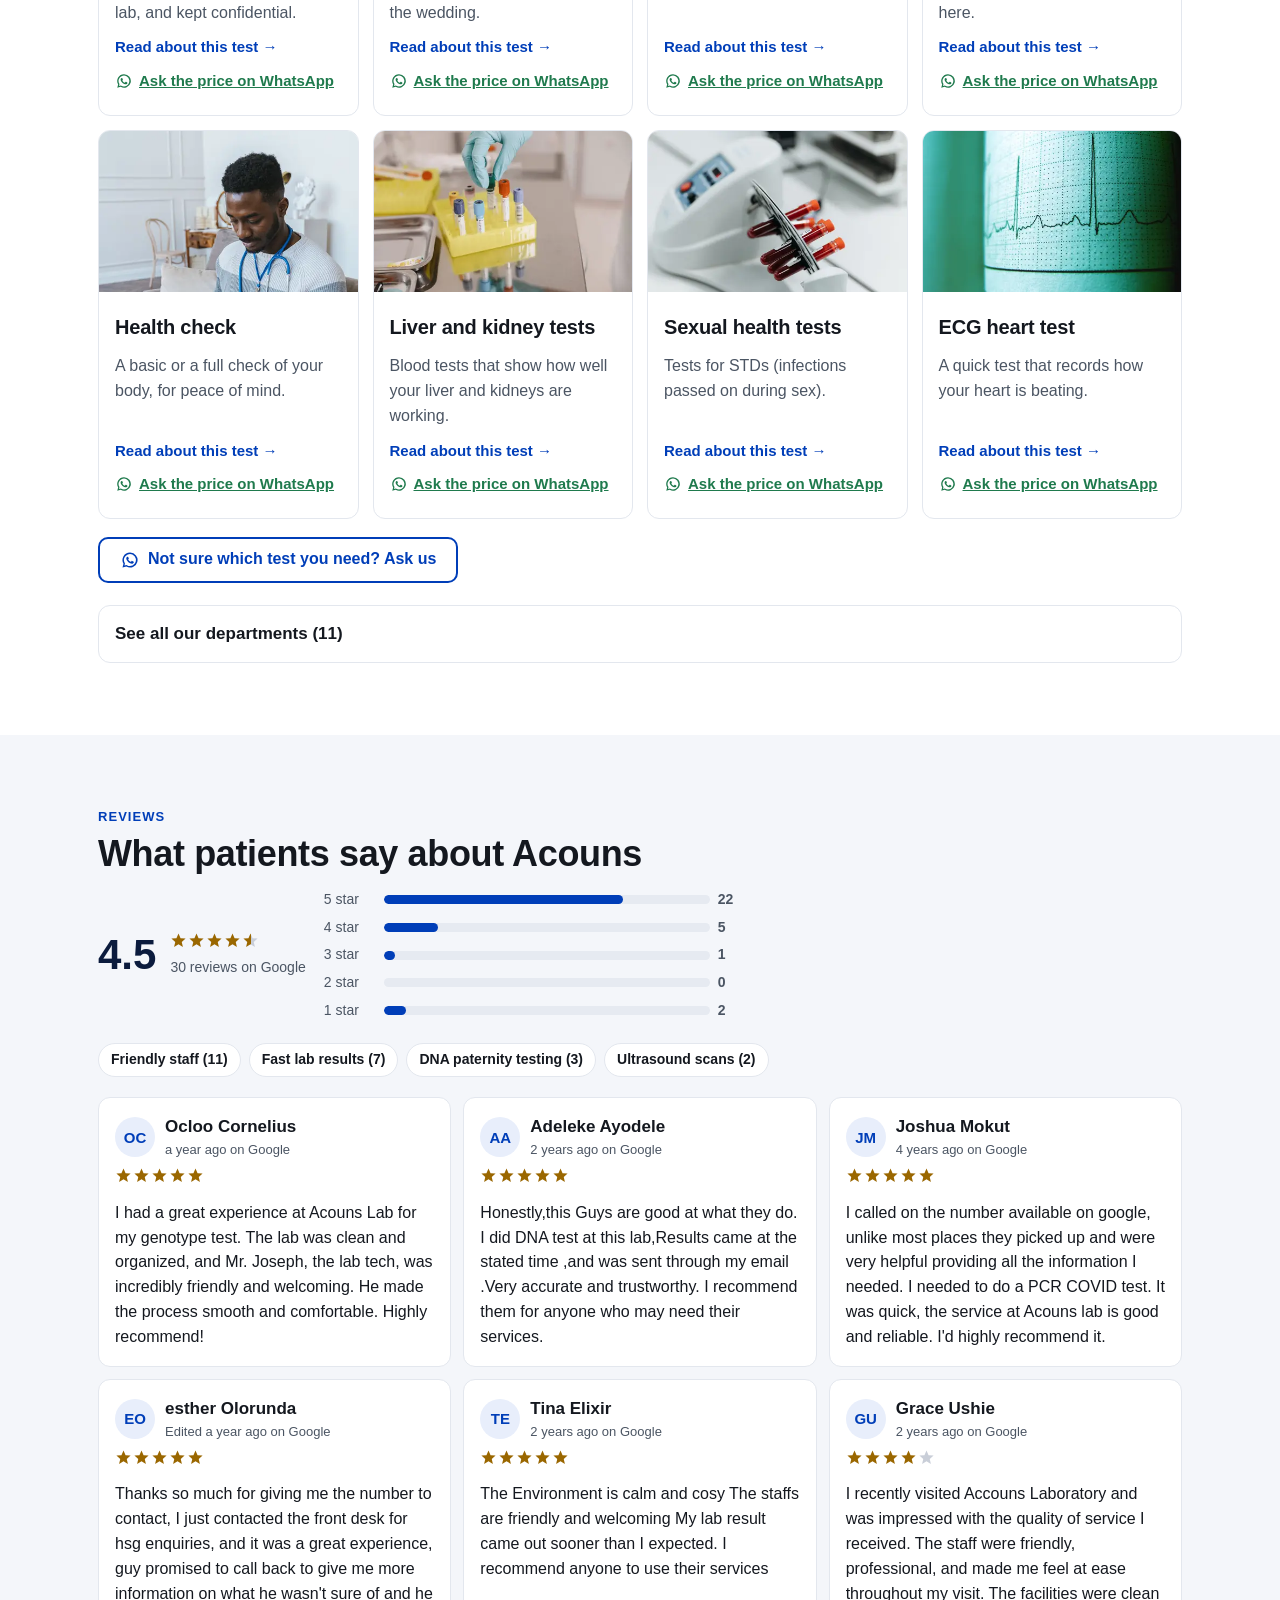
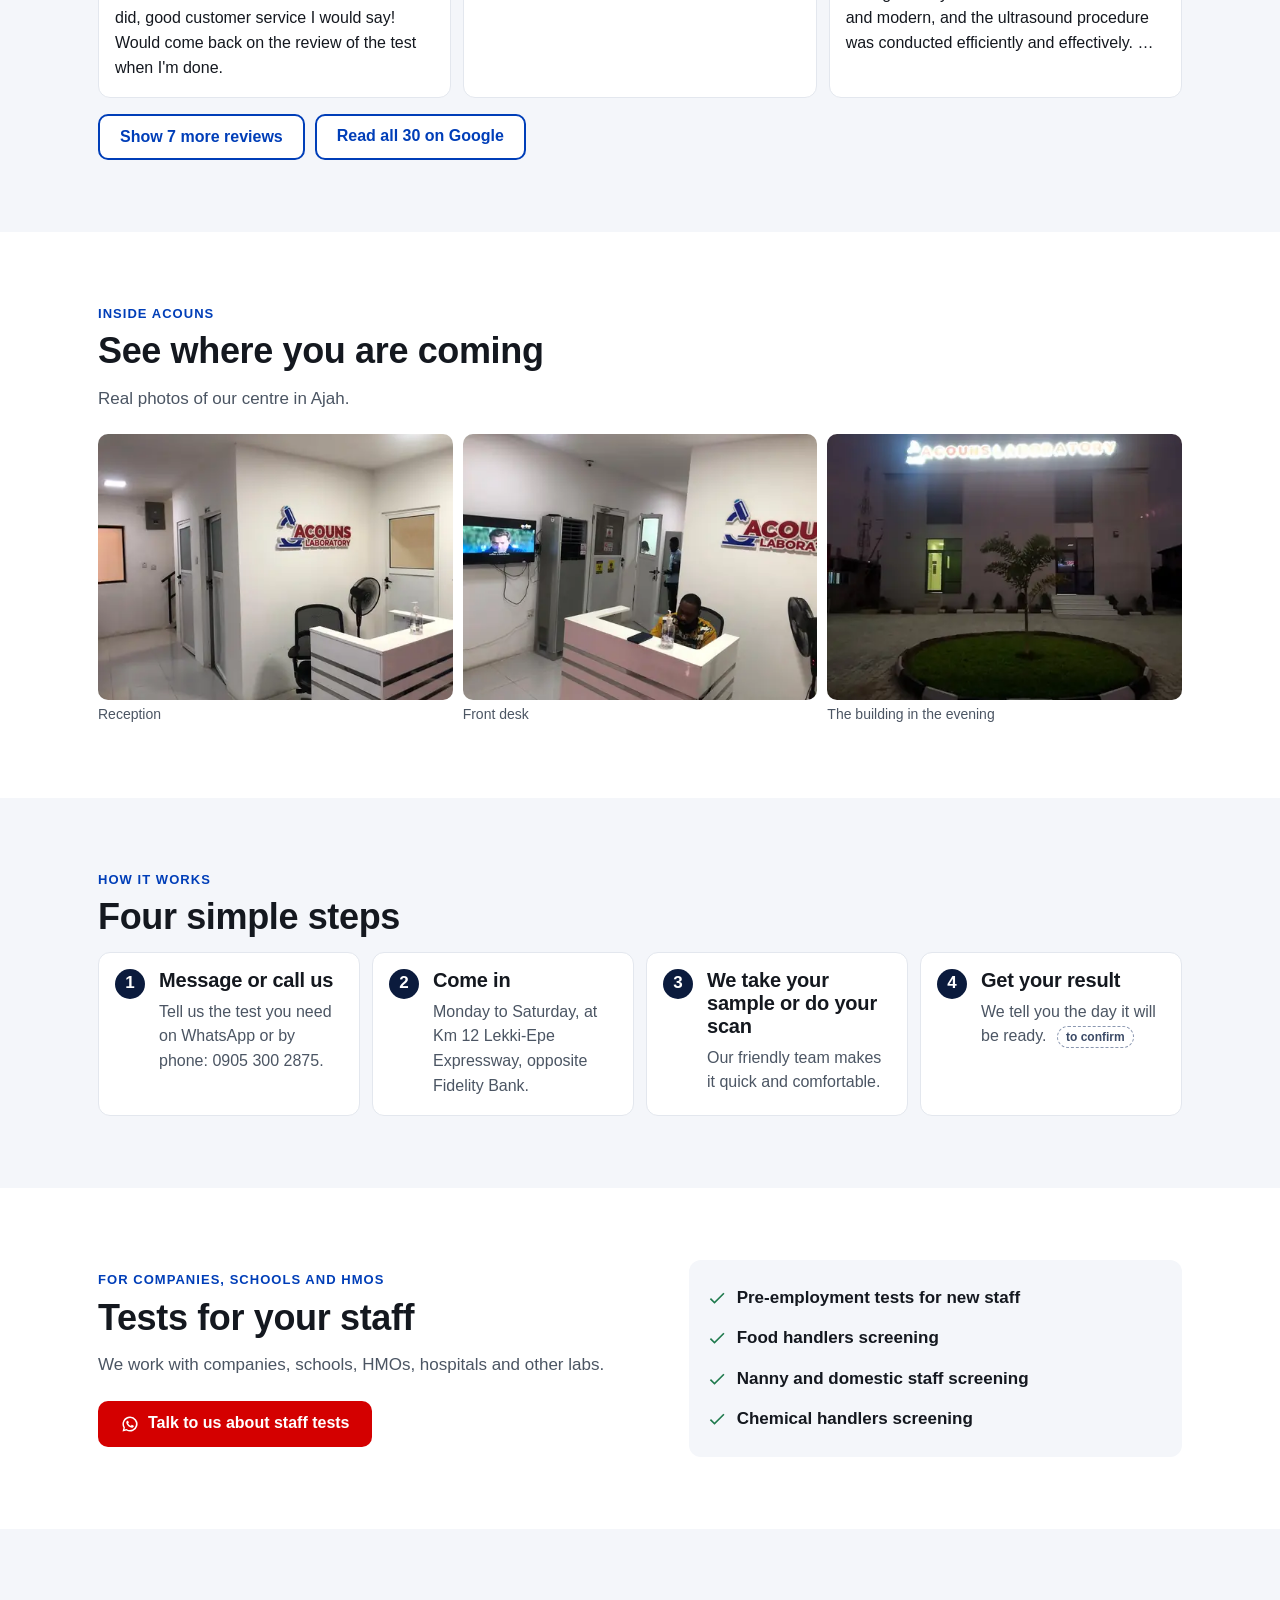
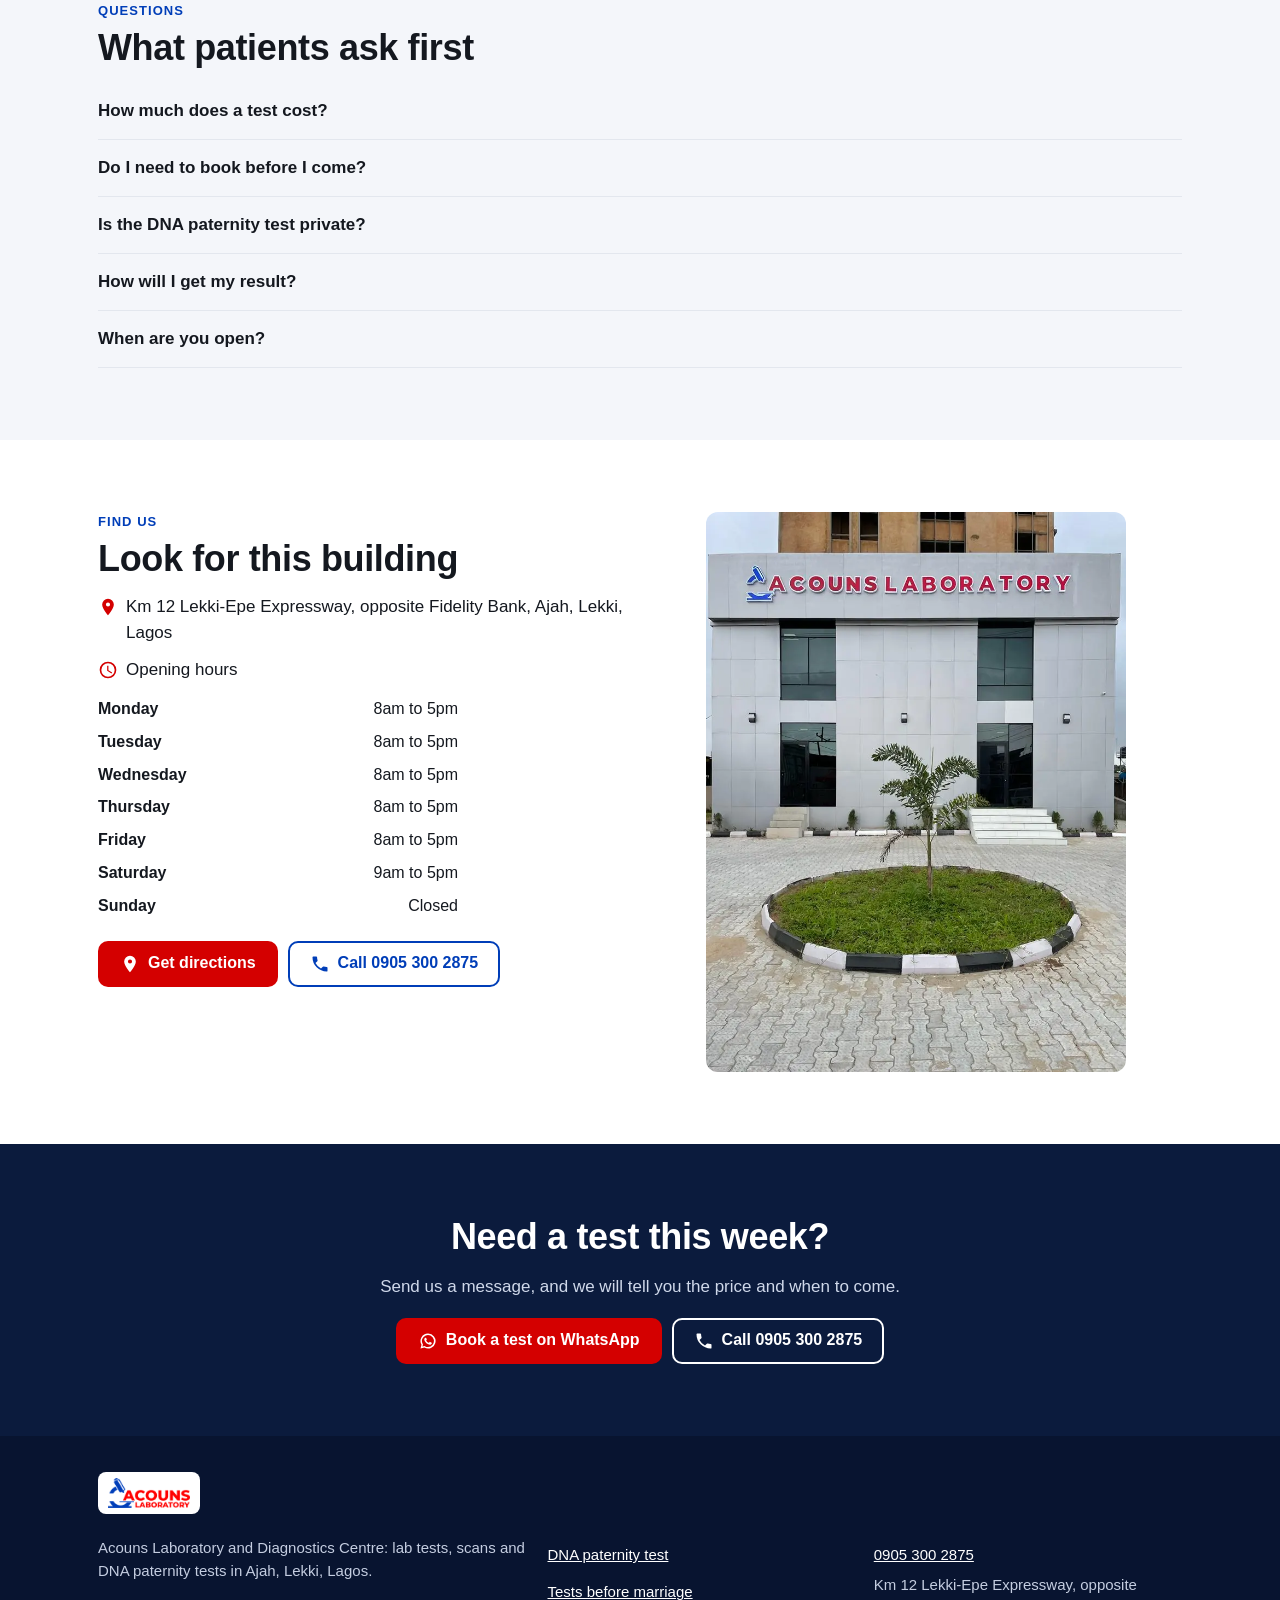
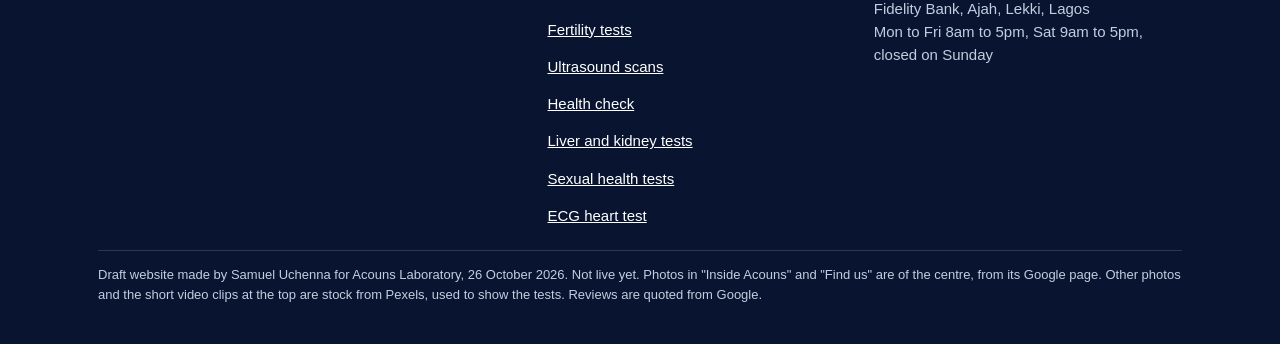
==== commit d15947f7: "Intro is now just the logo: it settles in, then dissolves into the home page (about 2.7 s) Samuel cu" ====
--- a/index.html
+++ b/index.html
@@ -7,15 +7,15 @@
 <title>Acouns Laboratory and Diagnostics Centre, Ajah | Lab tests, scans and DNA paternity tests</title>
 <meta name="description" content="Medical laboratory in Ajah, Lekki: lab tests, ultrasound scans and DNA paternity tests done in our own lab. Km 12 Lekki-Epe Expressway, opposite Fidelity Bank. Rated 4.5 on Google.">
 <link rel="icon" type="image/png" href="favicon.png">
-<link rel="stylesheet" href="assets/site.css?v=4">
+<link rel="stylesheet" href="assets/site.css?v=5">
 <link rel="preload" as="image" media="(max-width: 899px)" href="assets/img/hero-lab-m-960.webp" imagesrcset="assets/img/hero-lab-m-480.webp 480w, assets/img/hero-lab-m-960.webp 960w, assets/img/hero-lab-m-1200.webp 1200w" imagesizes="100vw">
 <link rel="preload" as="image" media="(min-width: 900px)" href="assets/img/hero-lab-d-1600.webp" imagesrcset="assets/img/hero-lab-d-960.webp 960w, assets/img/hero-lab-d-1600.webp 1600w" imagesizes="100vw">
 <script>document.documentElement.classList.add('js');try{var s=sessionStorage;if(/[?&]intro=1/.test(location.search)||!s.seen&&!location.hash)document.documentElement.classList.add('intro');s.seen=1}catch(e){}</script>
-<script src="assets/site.js?v=4" defer></script>
+<script src="assets/site.js?v=5" defer></script>
 </head>
 <body>
-<div id="intro"><button type="button" class="iskip">Skip</button><div class="ib" aria-hidden="true"><img class="il" src="assets/logo-acouns.png" width="208" height="76" alt=""><figure class="ip p1"><picture><source media="(min-width:900px)" srcset="assets/img/hero-lab-d-960.webp 960w, assets/img/hero-lab-d-1600.webp 1600w" sizes="100vw"><img src="assets/img/hero-lab-m-960.webp" srcset="assets/img/hero-lab-m-480.webp 480w, assets/img/hero-lab-m-960.webp 960w, assets/img/hero-lab-m-1200.webp 1200w" sizes="100vw" width="960" height="720" alt="" loading="lazy"></picture><figcaption><b>1</b><strong>Choose your test</strong><span>Read what each test is for, and who it is for.</span></figcaption></figure><figure class="ip p2"><picture><source media="(min-width:900px)" srcset="assets/img/hero-doctor-d-960.webp 960w, assets/img/hero-doctor-d-1600.webp 1600w" sizes="100vw"><img src="assets/img/hero-doctor-m-960.webp" srcset="assets/img/hero-doctor-m-480.webp 480w, assets/img/hero-doctor-m-960.webp 960w, assets/img/hero-doctor-m-1200.webp 1200w" sizes="100vw" width="960" height="720" alt="" loading="lazy"></picture><figcaption><b>2</b><strong>Ask the price on WhatsApp</strong><span>One tap starts a chat with our team.</span></figcaption></figure><figure class="ip p3"><picture><source media="(min-width:900px)" srcset="assets/img/evening-480.webp 480w, assets/img/evening-960.webp 960w, assets/img/evening-1280.webp 1280w" sizes="100vw"><img src="assets/img/front-480.webp" srcset="assets/img/front-480.webp 480w, assets/img/front-768.webp 768w" sizes="100vw" width="480" height="640" alt="" loading="lazy"></picture><figcaption><b>3</b><strong>Come and see us</strong><span>Km 12 Lekki-Epe Expressway, Ajah. Open Monday to Saturday.</span></figcaption></figure></div></div>
-<script>(function(){var d=document,h=d.documentElement,o=d.getElementById("intro");function end(){if(!h.classList.contains("intro"))return;h.classList.remove("intro");var f=o.contains(d.activeElement);o.remove();if(f){var t=d.querySelector("h1");if(t){t.tabIndex=-1;t.focus({preventScroll:true})}}window.dispatchEvent(new Event("introdone"))}if(!h.classList.contains("intro")){o.remove();return}if(getComputedStyle(o).animationName==="none"){end();return}o.addEventListener("animationend",function(e){if(e.target===o)end()});o.addEventListener("click",end);d.addEventListener("keydown",end);setTimeout(end,9000)})()</script>
+<div id="intro"><button type="button" class="iskip">Skip</button><div class="ib" aria-hidden="true"><img class="il" src="assets/logo-acouns.png" width="208" height="76" alt=""></div></div>
+<script>(function(){var d=document,h=d.documentElement,o=d.getElementById("intro");function end(){if(!h.classList.contains("intro"))return;h.classList.remove("intro");var f=o.contains(d.activeElement);o.remove();if(f){var t=d.querySelector("h1");if(t){t.tabIndex=-1;t.focus({preventScroll:true})}}window.dispatchEvent(new Event("introdone"))}if(!h.classList.contains("intro")){o.remove();return}if(getComputedStyle(o).animationName==="none"){end();return}o.addEventListener("animationend",function(e){if(e.target===o)end()});o.addEventListener("click",end);d.addEventListener("keydown",end);setTimeout(end,4500)})()</script>
 <header class="top"><div class="wrap">
  <a class="logo" href="index.html" aria-label="Acouns Laboratory home"><img src="assets/logo-acouns.png" width="104" height="38" alt="Acouns Laboratory"></a>
  <nav class="links" aria-label="Main"><a href="index.html#tests">Tests</a><a href="index.html#reviews">Reviews</a><a href="index.html#how">How it works</a><a href="index.html#find">Find us</a></nav>
--- a/assets/site.css
+++ b/assets/site.css
@@ -142,28 +142,17 @@
 }
 @media (max-width:899px){ footer{padding-bottom:86px} }
 @media (prefers-reduced-motion:reduce){ html{scroll-behavior:auto} .test{transition:none} .js .media .slide.on img{animation:none} .media .slide{transition:none} }
-/* intro */
+/* intro: the logo on a clean screen, then a soft dissolve into the page. Opacity and a small scale only. See README.md */
 #intro{display:none}
 .js.intro{overflow:hidden;scrollbar-gutter:stable}
-.js.intro #intro{display:block;position:fixed;inset:0;z-index:1000;background:#fff;cursor:pointer;touch-action:none;animation:iout .6s ease 6.4s forwards}
+.js.intro #intro{display:block;position:fixed;inset:0;z-index:1000;background:var(--intro-bg,#fff);cursor:pointer;touch-action:none;animation:iout .8s ease 1.9s forwards}
 #intro .il{position:absolute;left:50%;top:50%;width:min(60vw,240px);height:auto;transform:translate(-50%,-50%)}
-#intro .ip{position:absolute;inset:0;margin:0;background:var(--navy)}
-.js.intro #intro .il{animation:ilogo 2s ease both} .js.intro #intro .ip{animation:ip 2s ease both} .js.intro #intro .p1{animation-delay:1.6s} .js.intro #intro .p2{animation-delay:3.25s} .js.intro #intro .p3{animation:ip3 1.9s ease 4.9s both}
-#intro .ip img{width:100%;height:100%;object-fit:cover;display:block}
-#intro .p3 img{object-position:top}
-#intro .ip::after{content:"";position:absolute;inset:0;background:linear-gradient(to top,rgba(11,27,61,.92),rgba(11,27,61,.5) 50%,rgba(11,27,61,.05))}
-#intro figcaption{position:absolute;left:0;right:0;bottom:0;z-index:1;padding:0 24px 12vh;color:#fff}
-#intro figcaption b{display:flex;align-items:center;justify-content:center;width:56px;height:56px;border-radius:50%;background:#fff;color:var(--navy);font-size:30px;margin-bottom:16px}
-#intro figcaption strong{display:block;font-size:30px;line-height:1.15}
-#intro figcaption span{display:block;max-width:26em;margin-top:8px;font-size:18px;color:#e6ebf5}
-.iskip{position:absolute;top:calc(14px + env(safe-area-inset-top));right:14px;z-index:2;min-height:44px;padding:0 20px;border:1px solid rgba(255,255,255,.7);border-radius:22px;background:rgba(11,27,61,.9);color:#fff;font:700 15px/1 "Segoe UI",Arial,sans-serif;cursor:pointer}
-.iskip:focus-visible{outline:0;box-shadow:0 0 0 2px #fff,0 0 0 5px var(--blue)}
+.js.intro #intro .il{animation:ilogo 2.2s cubic-bezier(.22,.61,.36,1) both}
+.iskip{position:absolute;top:calc(14px + env(safe-area-inset-top));right:14px;z-index:2;min-height:44px;padding:0 20px;border:1px solid rgba(255,255,255,.7);border-radius:22px;background:rgba(var(--intro-rgb,11,27,61),.9);color:#fff;font-family:inherit;font-weight:700;font-size:15px;line-height:1;cursor:pointer}
+.iskip:focus-visible{outline:0;box-shadow:0 0 0 2px #fff,0 0 0 5px var(--intro-ring,#003eb8)}
 h1[tabindex="-1"]:focus{outline:0}
-@keyframes ilogo{0%{opacity:0}30%,65%{opacity:1}100%{opacity:0}}
-@keyframes ip{0%{opacity:0}20%,80%{opacity:1}100%{opacity:0}}
-@keyframes ip3{0%{opacity:0}22%,100%{opacity:1}}
+@keyframes ilogo{0%{opacity:0;transform:translate(-50%,-50%) scale(.92)}34%,68%{opacity:1;transform:translate(-50%,-50%) scale(1)}100%{opacity:0;transform:translate(-50%,-50%) scale(1.06)}}
 @keyframes iout{to{opacity:0}}
 @keyframes ifade{0%{opacity:0}100%{opacity:1}}
-@media (min-width:900px){#intro figcaption{padding:0 8vw 14vh}#intro figcaption b{width:76px;height:76px;font-size:42px}#intro figcaption strong{font-size:48px}#intro figcaption span{font-size:22px}#intro .il{width:260px}}
-@media (max-width:899px){#intro .p3 img{height:auto;-webkit-mask-image:linear-gradient(#000 70%,transparent);mask-image:linear-gradient(#000 70%,transparent)}}
-@media (prefers-reduced-motion:reduce){.js.intro #intro{animation-delay:1.3s;animation-duration:.5s}#intro .ip{display:none}#intro .il,.js.intro #intro .il{animation:ifade .5s ease both}}
+@media (min-width:900px){#intro .il{width:260px}}
+@media (prefers-reduced-motion:reduce){.js.intro #intro{animation-delay:1s;animation-duration:.5s}#intro .il,.js.intro #intro .il{animation:ifade .5s ease both}}
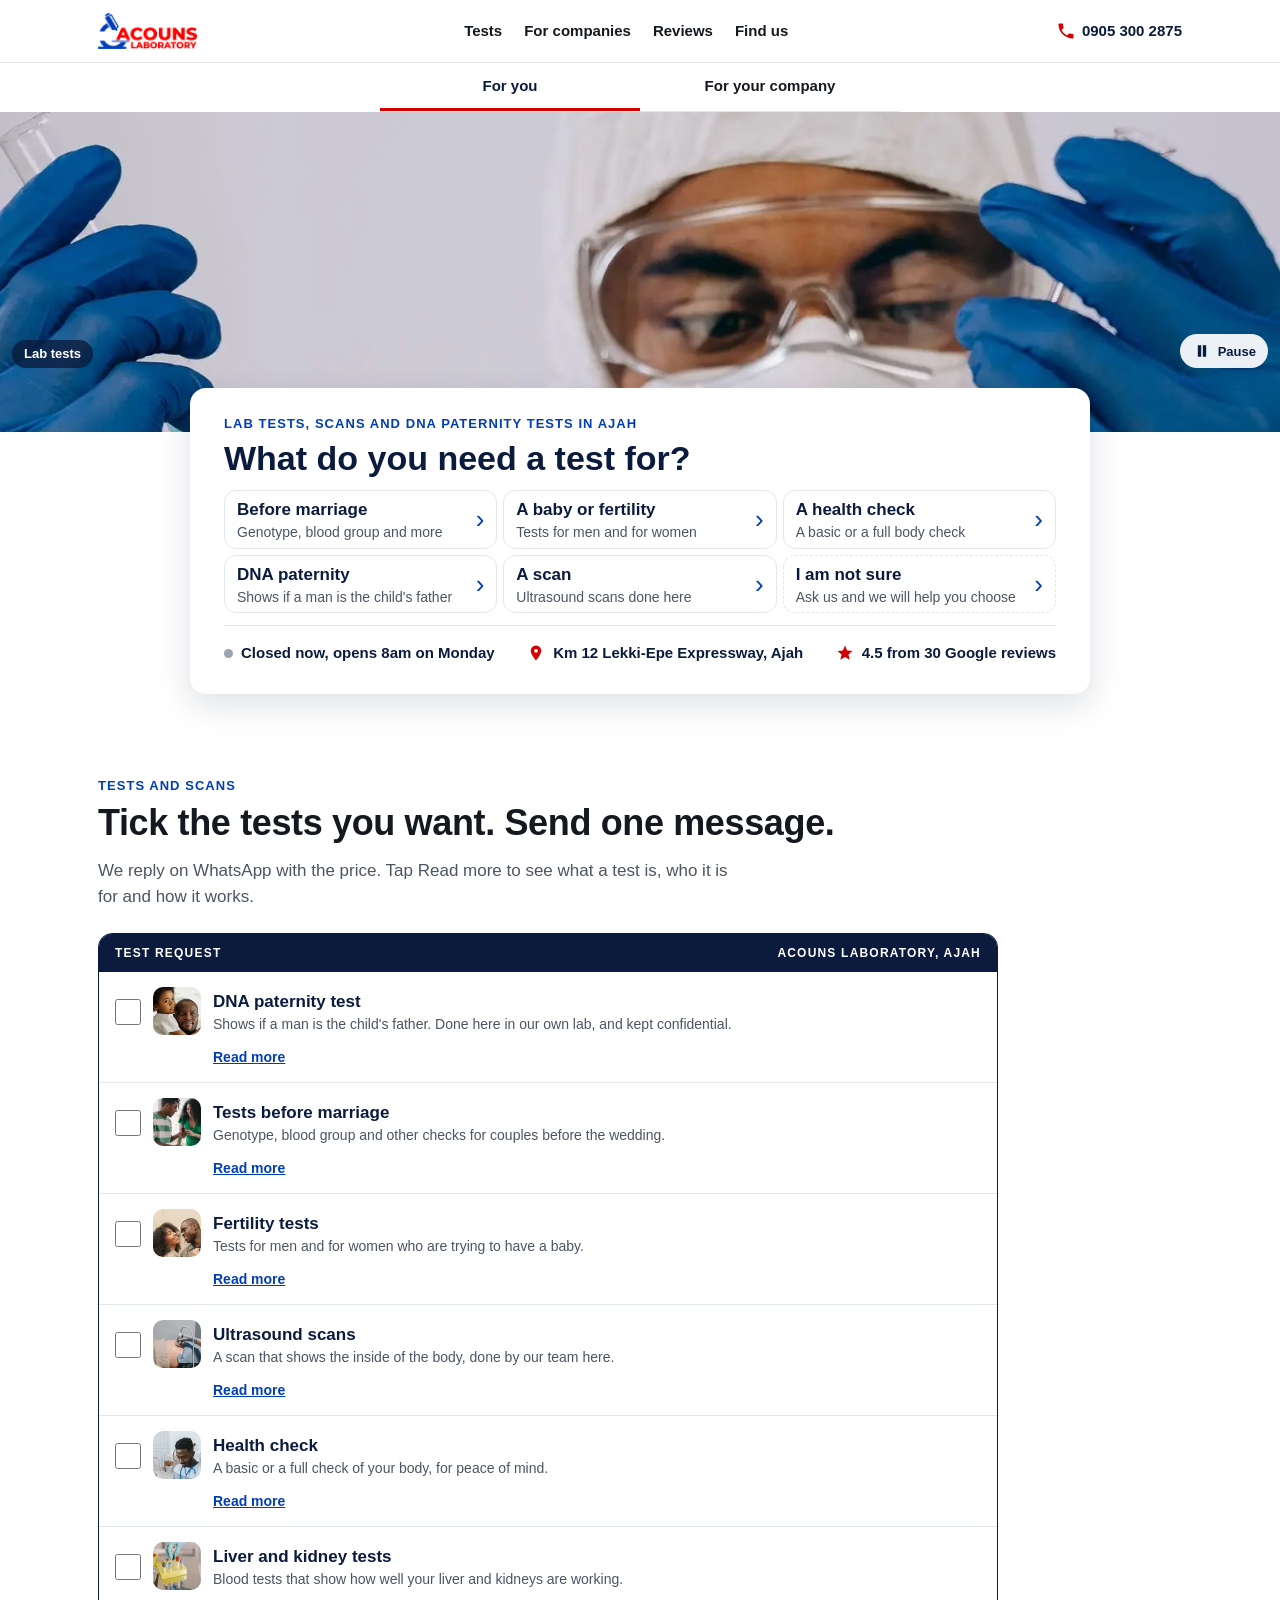
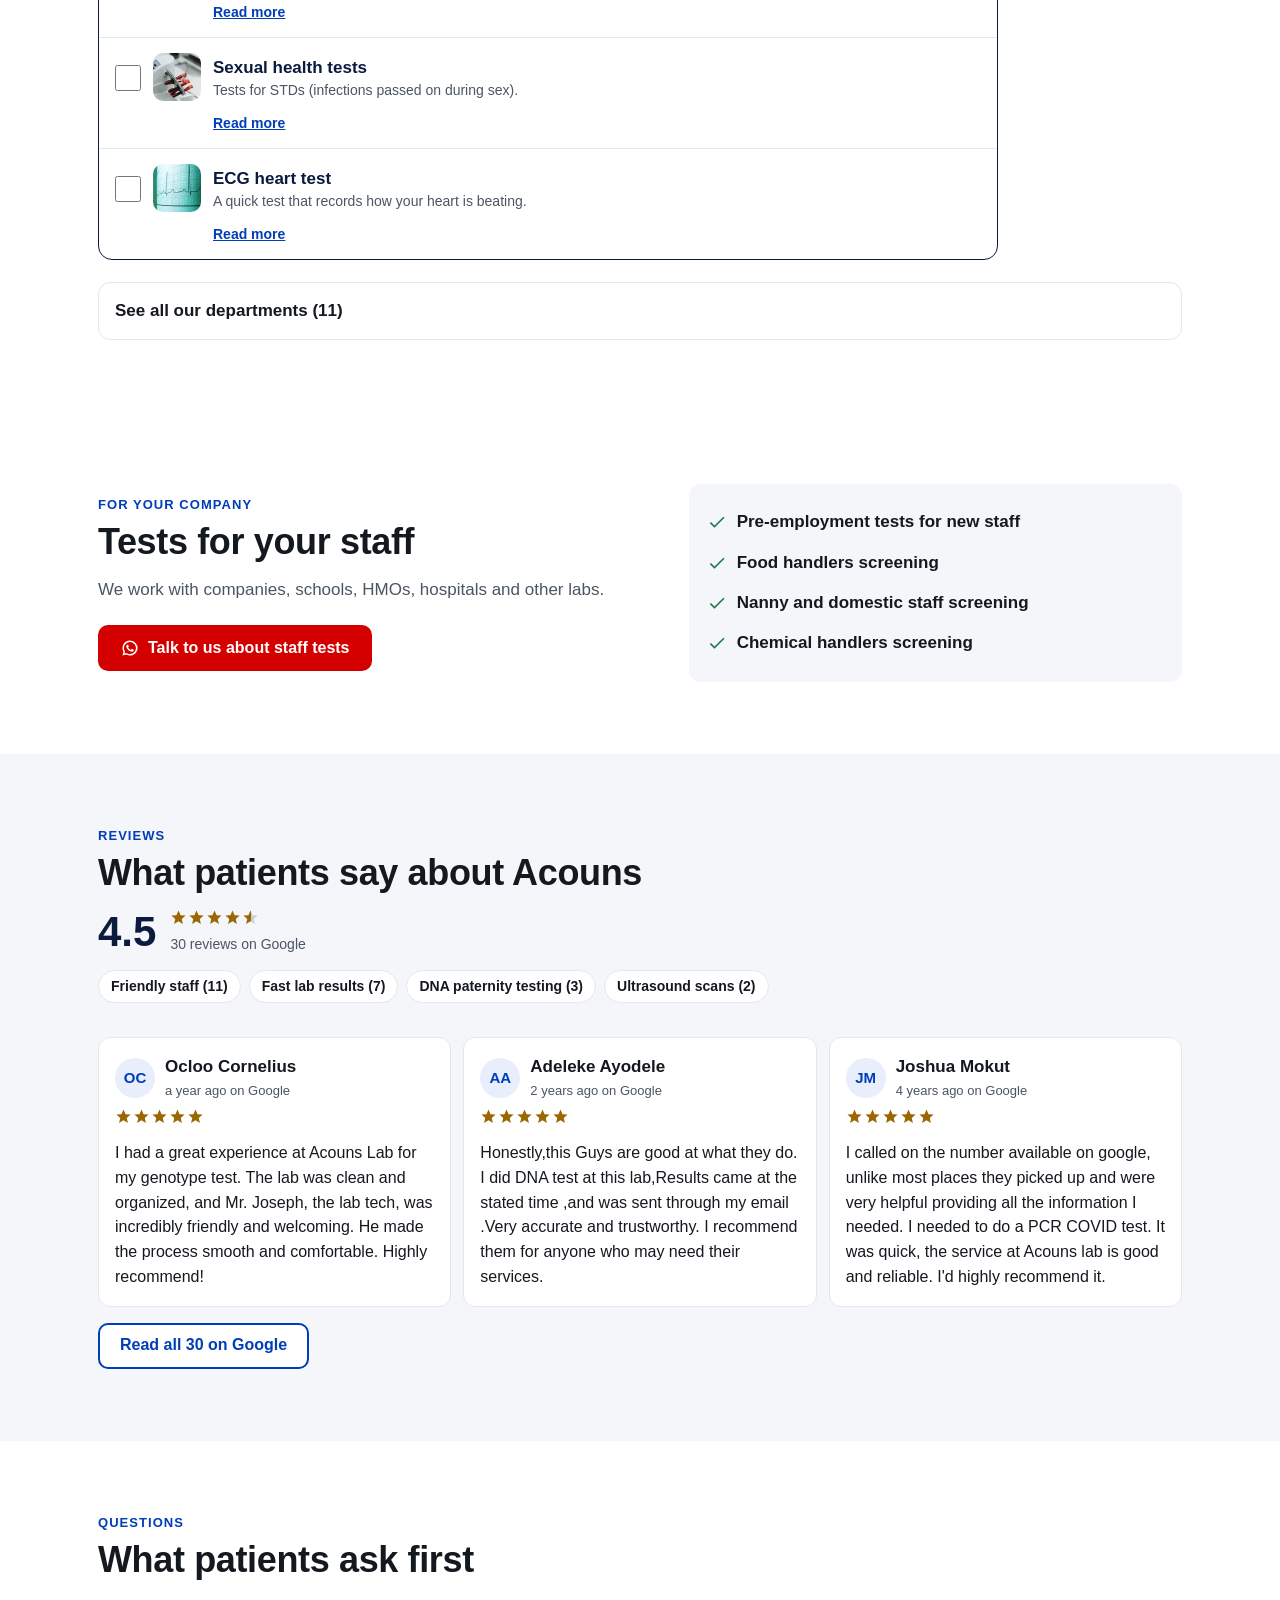
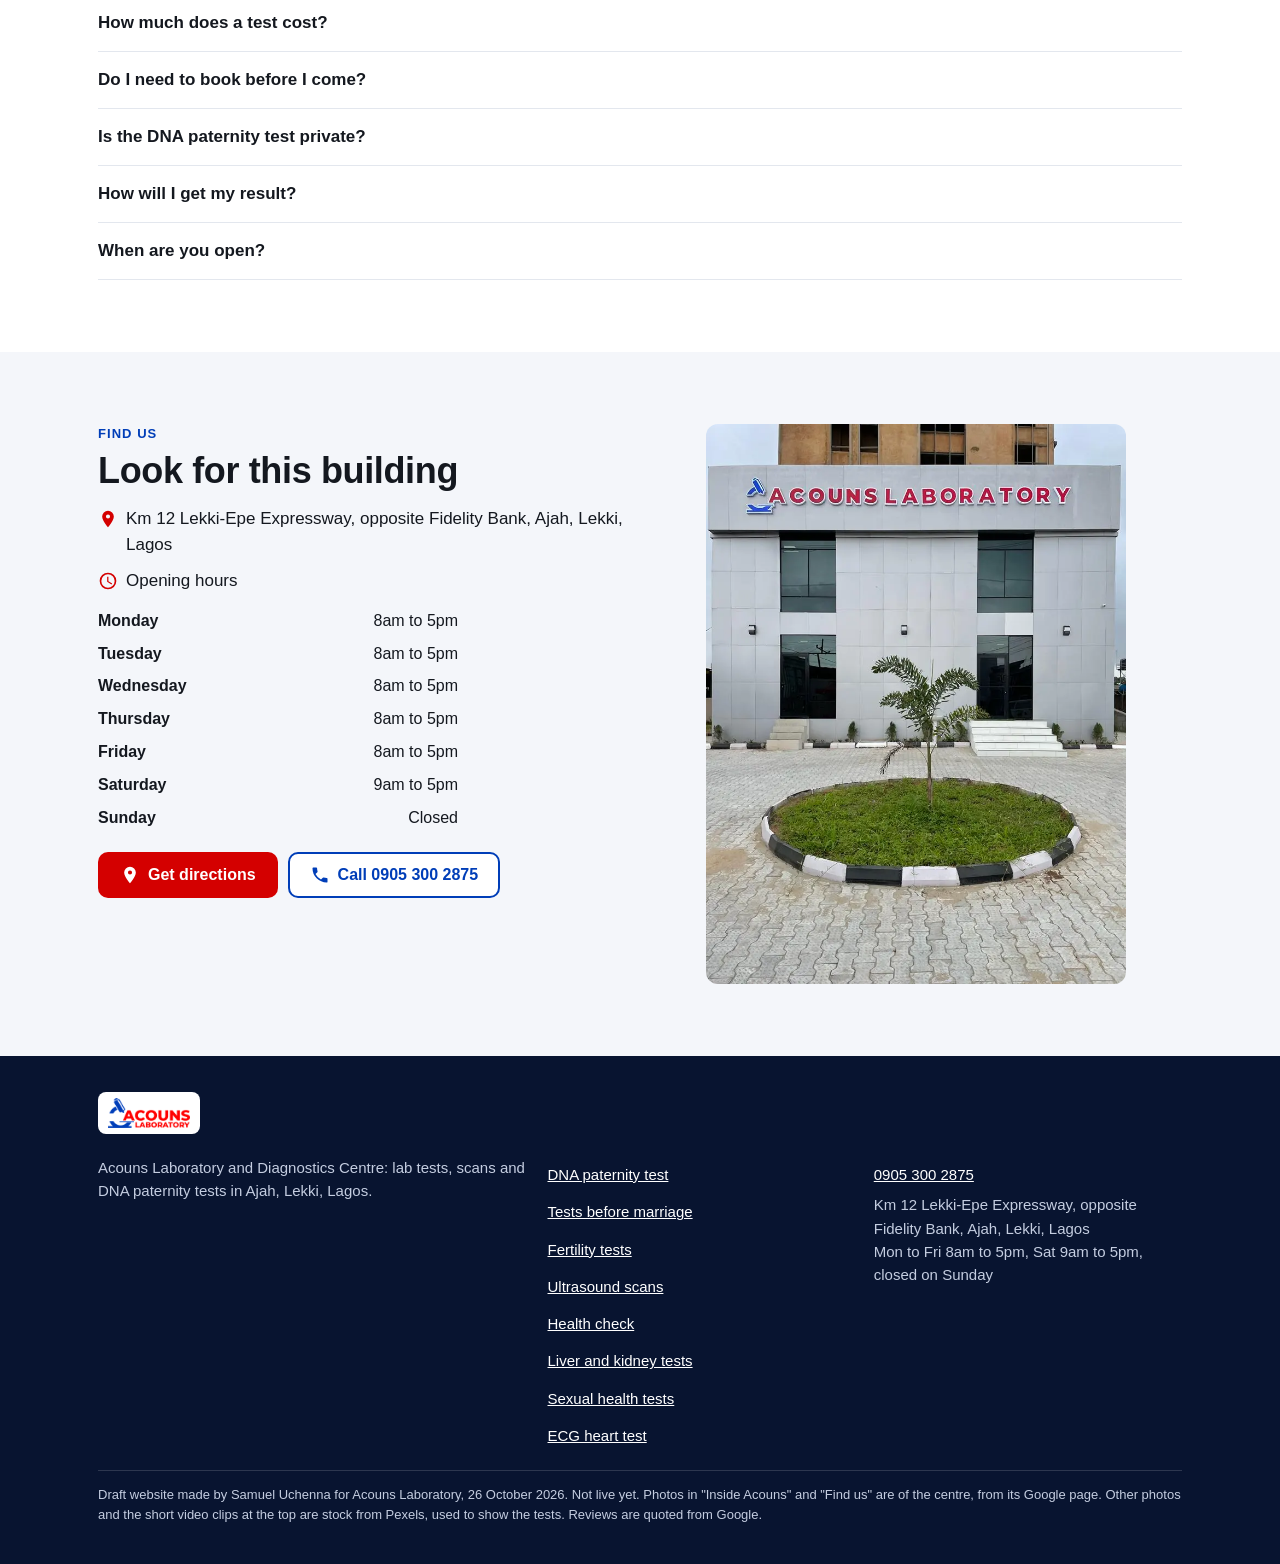
==== commit dc74048b: "Make the request-form page the main home page; keep the old home as home-v2.html index.html is now t" ====
--- a/index.html
+++ b/index.html
@@ -7,118 +7,77 @@
 <title>Acouns Laboratory and Diagnostics Centre, Ajah | Lab tests, scans and DNA paternity tests</title>
 <meta name="description" content="Medical laboratory in Ajah, Lekki: lab tests, ultrasound scans and DNA paternity tests done in our own lab. Km 12 Lekki-Epe Expressway, opposite Fidelity Bank. Rated 4.5 on Google.">
 <link rel="icon" type="image/png" href="favicon.png">
-<link rel="stylesheet" href="assets/site.css?v=5">
+<link rel="stylesheet" href="assets/site.css?v=7">
 <link rel="preload" as="image" media="(max-width: 899px)" href="assets/img/hero-lab-m-960.webp" imagesrcset="assets/img/hero-lab-m-480.webp 480w, assets/img/hero-lab-m-960.webp 960w, assets/img/hero-lab-m-1200.webp 1200w" imagesizes="100vw">
 <link rel="preload" as="image" media="(min-width: 900px)" href="assets/img/hero-lab-d-1600.webp" imagesrcset="assets/img/hero-lab-d-960.webp 960w, assets/img/hero-lab-d-1600.webp 1600w" imagesizes="100vw">
 <script>document.documentElement.classList.add('js');try{var s=sessionStorage;if(/[?&]intro=1/.test(location.search)||!s.seen&&!location.hash)document.documentElement.classList.add('intro');s.seen=1}catch(e){}</script>
-<script src="assets/site.js?v=5" defer></script>
+<script src="assets/site.js?v=7" defer></script>
 </head>
 <body>
 <div id="intro"><button type="button" class="iskip">Skip</button><div class="ib" aria-hidden="true"><img class="il" src="assets/logo-acouns.png" width="208" height="76" alt=""></div></div>
 <script>(function(){var d=document,h=d.documentElement,o=d.getElementById("intro");function end(){if(!h.classList.contains("intro"))return;h.classList.remove("intro");var f=o.contains(d.activeElement);o.remove();if(f){var t=d.querySelector("h1");if(t){t.tabIndex=-1;t.focus({preventScroll:true})}}window.dispatchEvent(new Event("introdone"))}if(!h.classList.contains("intro")){o.remove();return}if(getComputedStyle(o).animationName==="none"){end();return}o.addEventListener("animationend",function(e){if(e.target===o)end()});o.addEventListener("click",end);d.addEventListener("keydown",end);setTimeout(end,4500)})()</script>
 <header class="top"><div class="wrap">
  <a class="logo" href="index.html" aria-label="Acouns Laboratory home"><img src="assets/logo-acouns.png" width="104" height="38" alt="Acouns Laboratory"></a>
- <nav class="links" aria-label="Main"><a href="index.html#tests">Tests</a><a href="index.html#reviews">Reviews</a><a href="index.html#how">How it works</a><a href="index.html#find">Find us</a></nav>
+ <nav class="links" aria-label="Main"><a href="index.html#form">Tests</a><a href="index.html#staff">For companies</a><a href="index.html#reviews">Reviews</a><a href="index.html#find">Find us</a></nav>
  <a class="hcall" href="tel:+2349053002875"><svg viewBox="0 0 24 24" aria-hidden="true"><path d="M6.6 10.8a15.1 15.1 0 0 0 6.6 6.6l2.2-2.2a1 1 0 0 1 1-.25 11.4 11.4 0 0 0 3.6.57 1 1 0 0 1 1 1V20a1 1 0 0 1-1 1A17 17 0 0 1 3 4a1 1 0 0 1 1-1h3.5a1 1 0 0 1 1 1c0 1.25.2 2.45.57 3.57a1 1 0 0 1-.25 1z"/></svg><span>0905 300 2875</span></a>
 </div></header>
 
-<main id="top">
-<section class="hero" aria-label="Welcome">
+<div class="v3doors" aria-label="Who is this for"><a class="on" href="#ask">For you</a><a href="#staff">For your company</a></div>
+<main id="top" class="v3">
+<section class="hero" id="ask" aria-label="Choose your test">
  <div class="media" id="media"><figure class="slide on" data-tag="Lab tests"><picture><source media="(min-width:900px)" srcset="assets/img/hero-lab-d-960.webp 960w, assets/img/hero-lab-d-1600.webp 1600w" sizes="100vw"><img src="assets/img/hero-lab-m-960.webp" srcset="assets/img/hero-lab-m-480.webp 480w, assets/img/hero-lab-m-960.webp 960w, assets/img/hero-lab-m-1200.webp 1200w" sizes="100vw" width="1200" height="900" alt="A lab scientist checking samples at a microscope" fetchpriority="high"></picture></figure><span class="mtag" id="mtag">Lab tests</span><button type="button" class="pausebtn" id="pause" aria-pressed="false"><svg viewBox="0 0 24 24" aria-hidden="true"><path d="M7 5h4v14H7zm6 0h4v14h-4z"/></svg><span>Pause</span></button></div>
  <div class="panel">
-  <p class="kicker">Medical laboratory and scans in Ajah</p>
-  <h1>Lab tests, scans and DNA paternity tests in Ajah</h1>
-  <p class="sub">Km 12 Lekki-Epe Expressway, opposite Fidelity Bank. Rated 4.5 on Google by 30 patients.</p>
-  <p class="open" id="open"><span class="dot"></span><span id="openText">Open Monday to Saturday</span></p>
-  <div class="acts"><a class="btn main" href="https://wa.me/2349053002875?text=Hello%20Acouns%2C%20I%20would%20like%20to%20book%20a%20test." target="_blank" rel="noopener"><svg viewBox="0 0 24 24" aria-hidden="true"><path d="M12 3a9 9 0 0 0-7.8 13.5L3 21l4.6-1.2A9 9 0 1 0 12 3zm0 16.2a7.2 7.2 0 0 1-3.7-1l-.3-.2-2.7.7.7-2.6-.2-.3A7.2 7.2 0 1 1 12 19.2zm4-5.4c-.2-.1-1.3-.6-1.5-.7s-.4-.1-.5.1-.6.7-.7.9-.3.2-.5.1a5.9 5.9 0 0 1-2.9-2.6c-.2-.4.2-.4.6-1.2a.4.4 0 0 0 0-.4l-.7-1.6c-.2-.4-.4-.4-.5-.4h-.4a.8.8 0 0 0-.6.3 2.5 2.5 0 0 0-.8 1.9 4.4 4.4 0 0 0 .9 2.3 10 10 0 0 0 3.8 3.4c1.4.6 2 .6 2.7.5a2.3 2.3 0 0 0 1.5-1.1 1.9 1.9 0 0 0 .1-1.1c0-.1-.2-.2-.5-.3z"/></svg>Book a test on WhatsApp</a><a class="btn line" href="tel:+2349053002875"><svg viewBox="0 0 24 24" aria-hidden="true"><path d="M6.6 10.8a15.1 15.1 0 0 0 6.6 6.6l2.2-2.2a1 1 0 0 1 1-.25 11.4 11.4 0 0 0 3.6.57 1 1 0 0 1 1 1V20a1 1 0 0 1-1 1A17 17 0 0 1 3 4a1 1 0 0 1 1-1h3.5a1 1 0 0 1 1 1c0 1.25.2 2.45.57 3.57a1 1 0 0 1-.25 1z"/></svg>Call 0905 300 2875</a></div>
+  <h1 class="v3h1">Lab tests, scans and DNA paternity tests in Ajah</h1>
+  <p class="v3q">What do you need a test for?</p>
+  <ul class="pick"><li><a href="tests-before-marriage.html"><span><b>Before marriage</b><small>Genotype, blood group and more</small></span><i aria-hidden="true">&rsaquo;</i></a></li><li><a href="fertility-tests.html"><span><b>A baby or fertility</b><small>Tests for men and for women</small></span><i aria-hidden="true">&rsaquo;</i></a></li><li><a href="health-check.html"><span><b>A health check</b><small>A basic or a full body check</small></span><i aria-hidden="true">&rsaquo;</i></a></li><li><a href="dna-paternity-test.html"><span><b>DNA paternity</b><small>Shows if a man is the child&#x27;s father</small></span><i aria-hidden="true">&rsaquo;</i></a></li><li><a href="ultrasound-scans.html"><span><b>A scan</b><small>Ultrasound scans done here</small></span><i aria-hidden="true">&rsaquo;</i></a></li><li class="alt"><a href="https://wa.me/2349053002875?text=Hello%20Acouns%2C%20I%20am%20not%20sure%20which%20test%20I%20need.%20Can%20you%20help%20me%3F" target="_blank" rel="noopener"><span><b>I am not sure</b><small>Ask us and we will help you choose</small></span><i aria-hidden="true">&rsaquo;</i></a></li></ul>
+  <ul class="chips">
+   <li class="open" id="open"><span class="dot"></span><span id="openText">Open Monday to Saturday</span></li>
+   <li><svg viewBox="0 0 24 24" aria-hidden="true"><path d="M12 2a7 7 0 0 0-7 7c0 5.2 7 13 7 13s7-7.8 7-13a7 7 0 0 0-7-7zm0 9.5A2.5 2.5 0 1 1 12 6.5a2.5 2.5 0 0 1 0 5z"/></svg><span>Km 12 Lekki-Epe Expressway, Ajah</span></li>
+   <li><a href="#reviews"><svg viewBox="0 0 24 24" aria-hidden="true"><path d="M12 17.3 18.2 21l-1.6-7 5.4-4.7-7.1-.6L12 2 9.1 8.7 2 9.3l5.4 4.7-1.6 7z"/></svg><span>4.5 from 30 Google reviews</span></a></li>
+  </ul>
  </div>
 </section>
 
-<div class="proof" aria-label="What patients say"><div class="wrap">
- <div><b>4.5</b><span>stars on Google, from 30 reviews</span></div>
- <div><b>11</b><span>reviews mention friendly staff</span></div>
- <div><b>7</b><span>reviews mention fast results</span></div>
- <div><b>6</b><span>days a week, Monday to Saturday</span></div>
-</div></div>
-
-<section id="tests"><div class="wrap">
+<section id="form"><div class="wrap">
  <p class="kicker">Tests and scans</p>
- <h2>The tests people come to us for</h2>
- <p class="lead">Tap a test to read what it is, who it is for and how it works. Or ask the price on WhatsApp before you come in.</p>
- <div class="tests"><article class="test"><img src="assets/img/t-dna-paternity-test-960.webp" srcset="assets/img/t-dna-paternity-test-480.webp 480w, assets/img/t-dna-paternity-test-960.webp 960w, assets/img/t-dna-paternity-test-1600.webp 1600w" sizes="(min-width: 900px) 25vw, (min-width: 640px) 50vw, 100vw" width="1600" height="1000" alt="A father hugging his young son" loading="lazy" decoding="async"><div class="tb">
-<h3><a href="dna-paternity-test.html">DNA paternity test</a></h3><p>Shows if a man is the child&#x27;s father. Done here in our own lab, and kept confidential.</p><span class="more">Read about this test &rarr;</span>
-<a class="ask" href="https://wa.me/2349053002875?text=Hello%20Acouns%2C%20please%20what%20is%20the%20price%20of%20the%20DNA%20paternity%20test%3F" target="_blank" rel="noopener"><svg viewBox="0 0 24 24" aria-hidden="true"><path d="M12 3a9 9 0 0 0-7.8 13.5L3 21l4.6-1.2A9 9 0 1 0 12 3zm0 16.2a7.2 7.2 0 0 1-3.7-1l-.3-.2-2.7.7.7-2.6-.2-.3A7.2 7.2 0 1 1 12 19.2zm4-5.4c-.2-.1-1.3-.6-1.5-.7s-.4-.1-.5.1-.6.7-.7.9-.3.2-.5.1a5.9 5.9 0 0 1-2.9-2.6c-.2-.4.2-.4.6-1.2a.4.4 0 0 0 0-.4l-.7-1.6c-.2-.4-.4-.4-.5-.4h-.4a.8.8 0 0 0-.6.3 2.5 2.5 0 0 0-.8 1.9 4.4 4.4 0 0 0 .9 2.3 10 10 0 0 0 3.8 3.4c1.4.6 2 .6 2.7.5a2.3 2.3 0 0 0 1.5-1.1 1.9 1.9 0 0 0 .1-1.1c0-.1-.2-.2-.5-.3z"/></svg>Ask the price on WhatsApp</a></div></article><article class="test"><img src="assets/img/t-tests-before-marriage-960.webp" srcset="assets/img/t-tests-before-marriage-480.webp 480w, assets/img/t-tests-before-marriage-960.webp 960w, assets/img/t-tests-before-marriage-1600.webp 1600w" sizes="(min-width: 900px) 25vw, (min-width: 640px) 50vw, 100vw" width="1600" height="1000" alt="A young man offering an engagement ring to a smiling woman" loading="lazy" decoding="async"><div class="tb">
-<h3><a href="tests-before-marriage.html">Tests before marriage</a></h3><p>Genotype, blood group and other checks for couples before the wedding.</p><span class="more">Read about this test &rarr;</span>
-<a class="ask" href="https://wa.me/2349053002875?text=Hello%20Acouns%2C%20please%20what%20is%20the%20price%20of%20the%20tests%20before%20marriage%3F" target="_blank" rel="noopener"><svg viewBox="0 0 24 24" aria-hidden="true"><path d="M12 3a9 9 0 0 0-7.8 13.5L3 21l4.6-1.2A9 9 0 1 0 12 3zm0 16.2a7.2 7.2 0 0 1-3.7-1l-.3-.2-2.7.7.7-2.6-.2-.3A7.2 7.2 0 1 1 12 19.2zm4-5.4c-.2-.1-1.3-.6-1.5-.7s-.4-.1-.5.1-.6.7-.7.9-.3.2-.5.1a5.9 5.9 0 0 1-2.9-2.6c-.2-.4.2-.4.6-1.2a.4.4 0 0 0 0-.4l-.7-1.6c-.2-.4-.4-.4-.5-.4h-.4a.8.8 0 0 0-.6.3 2.5 2.5 0 0 0-.8 1.9 4.4 4.4 0 0 0 .9 2.3 10 10 0 0 0 3.8 3.4c1.4.6 2 .6 2.7.5a2.3 2.3 0 0 0 1.5-1.1 1.9 1.9 0 0 0 .1-1.1c0-.1-.2-.2-.5-.3z"/></svg>Ask the price on WhatsApp</a></div></article><article class="test"><img src="assets/img/t-fertility-tests-960.webp" srcset="assets/img/t-fertility-tests-480.webp 480w, assets/img/t-fertility-tests-960.webp 960w, assets/img/t-fertility-tests-1600.webp 1600w" sizes="(min-width: 900px) 25vw, (min-width: 640px) 50vw, 100vw" width="1600" height="1000" alt="A smiling young couple holding each other" loading="lazy" decoding="async"><div class="tb">
-<h3><a href="fertility-tests.html">Fertility tests</a></h3><p>Tests for men and for women who are trying to have a baby.</p><span class="more">Read about this test &rarr;</span>
-<a class="ask" href="https://wa.me/2349053002875?text=Hello%20Acouns%2C%20please%20what%20is%20the%20price%20of%20the%20fertility%20tests%3F" target="_blank" rel="noopener"><svg viewBox="0 0 24 24" aria-hidden="true"><path d="M12 3a9 9 0 0 0-7.8 13.5L3 21l4.6-1.2A9 9 0 1 0 12 3zm0 16.2a7.2 7.2 0 0 1-3.7-1l-.3-.2-2.7.7.7-2.6-.2-.3A7.2 7.2 0 1 1 12 19.2zm4-5.4c-.2-.1-1.3-.6-1.5-.7s-.4-.1-.5.1-.6.7-.7.9-.3.2-.5.1a5.9 5.9 0 0 1-2.9-2.6c-.2-.4.2-.4.6-1.2a.4.4 0 0 0 0-.4l-.7-1.6c-.2-.4-.4-.4-.5-.4h-.4a.8.8 0 0 0-.6.3 2.5 2.5 0 0 0-.8 1.9 4.4 4.4 0 0 0 .9 2.3 10 10 0 0 0 3.8 3.4c1.4.6 2 .6 2.7.5a2.3 2.3 0 0 0 1.5-1.1 1.9 1.9 0 0 0 .1-1.1c0-.1-.2-.2-.5-.3z"/></svg>Ask the price on WhatsApp</a></div></article><article class="test"><img src="assets/img/t-ultrasound-scans-960.webp" srcset="assets/img/t-ultrasound-scans-480.webp 480w, assets/img/t-ultrasound-scans-960.webp 960w, assets/img/t-ultrasound-scans-1600.webp 1600w" sizes="(min-width: 900px) 25vw, (min-width: 640px) 50vw, 100vw" width="1600" height="1000" alt="A health worker moving an ultrasound probe over a patient&#x27;s tummy" loading="lazy" decoding="async"><div class="tb">
-<h3><a href="ultrasound-scans.html">Ultrasound scans</a></h3><p>A scan that shows the inside of the body, done by our team here.</p><span class="more">Read about this test &rarr;</span>
-<a class="ask" href="https://wa.me/2349053002875?text=Hello%20Acouns%2C%20please%20what%20is%20the%20price%20of%20an%20ultrasound%20scan%3F" target="_blank" rel="noopener"><svg viewBox="0 0 24 24" aria-hidden="true"><path d="M12 3a9 9 0 0 0-7.8 13.5L3 21l4.6-1.2A9 9 0 1 0 12 3zm0 16.2a7.2 7.2 0 0 1-3.7-1l-.3-.2-2.7.7.7-2.6-.2-.3A7.2 7.2 0 1 1 12 19.2zm4-5.4c-.2-.1-1.3-.6-1.5-.7s-.4-.1-.5.1-.6.7-.7.9-.3.2-.5.1a5.9 5.9 0 0 1-2.9-2.6c-.2-.4.2-.4.6-1.2a.4.4 0 0 0 0-.4l-.7-1.6c-.2-.4-.4-.4-.5-.4h-.4a.8.8 0 0 0-.6.3 2.5 2.5 0 0 0-.8 1.9 4.4 4.4 0 0 0 .9 2.3 10 10 0 0 0 3.8 3.4c1.4.6 2 .6 2.7.5a2.3 2.3 0 0 0 1.5-1.1 1.9 1.9 0 0 0 .1-1.1c0-.1-.2-.2-.5-.3z"/></svg>Ask the price on WhatsApp</a></div></article><article class="test"><img src="assets/img/t-health-check-960.webp" srcset="assets/img/t-health-check-480.webp 480w, assets/img/t-health-check-960.webp 960w, assets/img/t-health-check-1600.webp 1600w" sizes="(min-width: 900px) 25vw, (min-width: 640px) 50vw, 100vw" width="1600" height="1000" alt="A health worker with a stethoscope taking a blood pressure reading" loading="lazy" decoding="async"><div class="tb">
-<h3><a href="health-check.html">Health check</a></h3><p>A basic or a full check of your body, for peace of mind.</p><span class="more">Read about this test &rarr;</span>
-<a class="ask" href="https://wa.me/2349053002875?text=Hello%20Acouns%2C%20please%20what%20is%20the%20price%20of%20a%20health%20check%3F" target="_blank" rel="noopener"><svg viewBox="0 0 24 24" aria-hidden="true"><path d="M12 3a9 9 0 0 0-7.8 13.5L3 21l4.6-1.2A9 9 0 1 0 12 3zm0 16.2a7.2 7.2 0 0 1-3.7-1l-.3-.2-2.7.7.7-2.6-.2-.3A7.2 7.2 0 1 1 12 19.2zm4-5.4c-.2-.1-1.3-.6-1.5-.7s-.4-.1-.5.1-.6.7-.7.9-.3.2-.5.1a5.9 5.9 0 0 1-2.9-2.6c-.2-.4.2-.4.6-1.2a.4.4 0 0 0 0-.4l-.7-1.6c-.2-.4-.4-.4-.5-.4h-.4a.8.8 0 0 0-.6.3 2.5 2.5 0 0 0-.8 1.9 4.4 4.4 0 0 0 .9 2.3 10 10 0 0 0 3.8 3.4c1.4.6 2 .6 2.7.5a2.3 2.3 0 0 0 1.5-1.1 1.9 1.9 0 0 0 .1-1.1c0-.1-.2-.2-.5-.3z"/></svg>Ask the price on WhatsApp</a></div></article><article class="test"><img src="assets/img/t-liver-and-kidney-tests-960.webp" srcset="assets/img/t-liver-and-kidney-tests-480.webp 480w, assets/img/t-liver-and-kidney-tests-960.webp 960w, assets/img/t-liver-and-kidney-tests-1600.webp 1600w" sizes="(min-width: 900px) 25vw, (min-width: 640px) 50vw, 100vw" width="1600" height="1000" alt="A gloved hand placing blood sample tubes in a rack" loading="lazy" decoding="async"><div class="tb">
-<h3><a href="liver-and-kidney-tests.html">Liver and kidney tests</a></h3><p>Blood tests that show how well your liver and kidneys are working.</p><span class="more">Read about this test &rarr;</span>
-<a class="ask" href="https://wa.me/2349053002875?text=Hello%20Acouns%2C%20please%20what%20is%20the%20price%20of%20the%20liver%20and%20kidney%20tests%3F" target="_blank" rel="noopener"><svg viewBox="0 0 24 24" aria-hidden="true"><path d="M12 3a9 9 0 0 0-7.8 13.5L3 21l4.6-1.2A9 9 0 1 0 12 3zm0 16.2a7.2 7.2 0 0 1-3.7-1l-.3-.2-2.7.7.7-2.6-.2-.3A7.2 7.2 0 1 1 12 19.2zm4-5.4c-.2-.1-1.3-.6-1.5-.7s-.4-.1-.5.1-.6.7-.7.9-.3.2-.5.1a5.9 5.9 0 0 1-2.9-2.6c-.2-.4.2-.4.6-1.2a.4.4 0 0 0 0-.4l-.7-1.6c-.2-.4-.4-.4-.5-.4h-.4a.8.8 0 0 0-.6.3 2.5 2.5 0 0 0-.8 1.9 4.4 4.4 0 0 0 .9 2.3 10 10 0 0 0 3.8 3.4c1.4.6 2 .6 2.7.5a2.3 2.3 0 0 0 1.5-1.1 1.9 1.9 0 0 0 .1-1.1c0-.1-.2-.2-.5-.3z"/></svg>Ask the price on WhatsApp</a></div></article><article class="test"><img src="assets/img/t-sexual-health-tests-960.webp" srcset="assets/img/t-sexual-health-tests-480.webp 480w, assets/img/t-sexual-health-tests-960.webp 960w, assets/img/t-sexual-health-tests-1600.webp 1600w" sizes="(min-width: 900px) 25vw, (min-width: 640px) 50vw, 100vw" width="1600" height="1000" alt="Blood sample tubes in a lab machine" loading="lazy" decoding="async"><div class="tb">
-<h3><a href="sexual-health-tests.html">Sexual health tests</a></h3><p>Tests for STDs (infections passed on during sex).</p><span class="more">Read about this test &rarr;</span>
-<a class="ask" href="https://wa.me/2349053002875?text=Hello%20Acouns%2C%20please%20what%20is%20the%20price%20of%20the%20STD%20tests%3F" target="_blank" rel="noopener"><svg viewBox="0 0 24 24" aria-hidden="true"><path d="M12 3a9 9 0 0 0-7.8 13.5L3 21l4.6-1.2A9 9 0 1 0 12 3zm0 16.2a7.2 7.2 0 0 1-3.7-1l-.3-.2-2.7.7.7-2.6-.2-.3A7.2 7.2 0 1 1 12 19.2zm4-5.4c-.2-.1-1.3-.6-1.5-.7s-.4-.1-.5.1-.6.7-.7.9-.3.2-.5.1a5.9 5.9 0 0 1-2.9-2.6c-.2-.4.2-.4.6-1.2a.4.4 0 0 0 0-.4l-.7-1.6c-.2-.4-.4-.4-.5-.4h-.4a.8.8 0 0 0-.6.3 2.5 2.5 0 0 0-.8 1.9 4.4 4.4 0 0 0 .9 2.3 10 10 0 0 0 3.8 3.4c1.4.6 2 .6 2.7.5a2.3 2.3 0 0 0 1.5-1.1 1.9 1.9 0 0 0 .1-1.1c0-.1-.2-.2-.5-.3z"/></svg>Ask the price on WhatsApp</a></div></article><article class="test"><img src="assets/img/t-ecg-heart-test-960.webp" srcset="assets/img/t-ecg-heart-test-480.webp 480w, assets/img/t-ecg-heart-test-960.webp 960w, assets/img/t-ecg-heart-test-1600.webp 1600w" sizes="(min-width: 900px) 25vw, (min-width: 640px) 50vw, 100vw" width="1600" height="1000" alt="An ECG heart trace printed on graph paper" loading="lazy" decoding="async"><div class="tb">
-<h3><a href="ecg-heart-test.html">ECG heart test</a></h3><p>A quick test that records how your heart is beating.</p><span class="more">Read about this test &rarr;</span>
-<a class="ask" href="https://wa.me/2349053002875?text=Hello%20Acouns%2C%20please%20what%20is%20the%20price%20of%20an%20ECG%20heart%20test%3F" target="_blank" rel="noopener"><svg viewBox="0 0 24 24" aria-hidden="true"><path d="M12 3a9 9 0 0 0-7.8 13.5L3 21l4.6-1.2A9 9 0 1 0 12 3zm0 16.2a7.2 7.2 0 0 1-3.7-1l-.3-.2-2.7.7.7-2.6-.2-.3A7.2 7.2 0 1 1 12 19.2zm4-5.4c-.2-.1-1.3-.6-1.5-.7s-.4-.1-.5.1-.6.7-.7.9-.3.2-.5.1a5.9 5.9 0 0 1-2.9-2.6c-.2-.4.2-.4.6-1.2a.4.4 0 0 0 0-.4l-.7-1.6c-.2-.4-.4-.4-.5-.4h-.4a.8.8 0 0 0-.6.3 2.5 2.5 0 0 0-.8 1.9 4.4 4.4 0 0 0 .9 2.3 10 10 0 0 0 3.8 3.4c1.4.6 2 .6 2.7.5a2.3 2.3 0 0 0 1.5-1.1 1.9 1.9 0 0 0 .1-1.1c0-.1-.2-.2-.5-.3z"/></svg>Ask the price on WhatsApp</a></div></article></div>
- <div class="notsure"><a class="btn line" href="https://wa.me/2349053002875?text=Hello%20Acouns%2C%20I%20am%20not%20sure%20which%20test%20I%20need.%20Can%20you%20help%20me%3F" target="_blank" rel="noopener"><svg viewBox="0 0 24 24" aria-hidden="true"><path d="M12 3a9 9 0 0 0-7.8 13.5L3 21l4.6-1.2A9 9 0 1 0 12 3zm0 16.2a7.2 7.2 0 0 1-3.7-1l-.3-.2-2.7.7.7-2.6-.2-.3A7.2 7.2 0 1 1 12 19.2zm4-5.4c-.2-.1-1.3-.6-1.5-.7s-.4-.1-.5.1-.6.7-.7.9-.3.2-.5.1a5.9 5.9 0 0 1-2.9-2.6c-.2-.4.2-.4.6-1.2a.4.4 0 0 0 0-.4l-.7-1.6c-.2-.4-.4-.4-.5-.4h-.4a.8.8 0 0 0-.6.3 2.5 2.5 0 0 0-.8 1.9 4.4 4.4 0 0 0 .9 2.3 10 10 0 0 0 3.8 3.4c1.4.6 2 .6 2.7.5a2.3 2.3 0 0 0 1.5-1.1 1.9 1.9 0 0 0 .1-1.1c0-.1-.2-.2-.5-.3z"/></svg>Not sure which test you need? Ask us</a></div>
+ <h2>Tick the tests you want. Send one message.</h2>
+ <p class="lead">We reply on WhatsApp with the price. Tap Read more to see what a test is, who it is for and how it works.</p>
+ <div class="sheet" role="group" aria-label="Test request form">
+  <div class="sheet-top"><span>Test request</span><span>Acouns Laboratory, Ajah</span></div>
+  <ul class="trows"><li class="trow"><label><input type="checkbox" data-q="the DNA paternity test"><img class="th" src="assets/img/th-dna-paternity-test.webp" width="48" height="48" alt="" loading="lazy"><span class="rt"><b>DNA paternity test</b><small>Shows if a man is the child&#x27;s father. Done here in our own lab, and kept confidential.</small></span></label><div class="links"><a class="read" href="dna-paternity-test.html" aria-label="Read more about DNA paternity test">Read more</a><a class="askrow" href="https://wa.me/2349053002875?text=Hello%20Acouns%2C%20please%20what%20is%20the%20price%20of%20the%20DNA%20paternity%20test%3F" target="_blank" rel="noopener">Ask the price on WhatsApp</a></div></li><li class="trow"><label><input type="checkbox" data-q="the tests before marriage"><img class="th" src="assets/img/th-tests-before-marriage.webp" width="48" height="48" alt="" loading="lazy"><span class="rt"><b>Tests before marriage</b><small>Genotype, blood group and other checks for couples before the wedding.</small></span></label><div class="links"><a class="read" href="tests-before-marriage.html" aria-label="Read more about Tests before marriage">Read more</a><a class="askrow" href="https://wa.me/2349053002875?text=Hello%20Acouns%2C%20please%20what%20is%20the%20price%20of%20the%20tests%20before%20marriage%3F" target="_blank" rel="noopener">Ask the price on WhatsApp</a></div></li><li class="trow"><label><input type="checkbox" data-q="the fertility tests"><img class="th" src="assets/img/th-fertility-tests.webp" width="48" height="48" alt="" loading="lazy"><span class="rt"><b>Fertility tests</b><small>Tests for men and for women who are trying to have a baby.</small></span></label><div class="links"><a class="read" href="fertility-tests.html" aria-label="Read more about Fertility tests">Read more</a><a class="askrow" href="https://wa.me/2349053002875?text=Hello%20Acouns%2C%20please%20what%20is%20the%20price%20of%20the%20fertility%20tests%3F" target="_blank" rel="noopener">Ask the price on WhatsApp</a></div></li><li class="trow"><label><input type="checkbox" data-q="an ultrasound scan"><img class="th" src="assets/img/th-ultrasound-scans.webp" width="48" height="48" alt="" loading="lazy"><span class="rt"><b>Ultrasound scans</b><small>A scan that shows the inside of the body, done by our team here.</small></span></label><div class="links"><a class="read" href="ultrasound-scans.html" aria-label="Read more about Ultrasound scans">Read more</a><a class="askrow" href="https://wa.me/2349053002875?text=Hello%20Acouns%2C%20please%20what%20is%20the%20price%20of%20an%20ultrasound%20scan%3F" target="_blank" rel="noopener">Ask the price on WhatsApp</a></div></li><li class="trow"><label><input type="checkbox" data-q="a health check"><img class="th" src="assets/img/th-health-check.webp" width="48" height="48" alt="" loading="lazy"><span class="rt"><b>Health check</b><small>A basic or a full check of your body, for peace of mind.</small></span></label><div class="links"><a class="read" href="health-check.html" aria-label="Read more about Health check">Read more</a><a class="askrow" href="https://wa.me/2349053002875?text=Hello%20Acouns%2C%20please%20what%20is%20the%20price%20of%20a%20health%20check%3F" target="_blank" rel="noopener">Ask the price on WhatsApp</a></div></li><li class="trow"><label><input type="checkbox" data-q="the liver and kidney tests"><img class="th" src="assets/img/th-liver-and-kidney-tests.webp" width="48" height="48" alt="" loading="lazy"><span class="rt"><b>Liver and kidney tests</b><small>Blood tests that show how well your liver and kidneys are working.</small></span></label><div class="links"><a class="read" href="liver-and-kidney-tests.html" aria-label="Read more about Liver and kidney tests">Read more</a><a class="askrow" href="https://wa.me/2349053002875?text=Hello%20Acouns%2C%20please%20what%20is%20the%20price%20of%20the%20liver%20and%20kidney%20tests%3F" target="_blank" rel="noopener">Ask the price on WhatsApp</a></div></li><li class="trow"><label><input type="checkbox" data-q="the STD tests"><img class="th" src="assets/img/th-sexual-health-tests.webp" width="48" height="48" alt="" loading="lazy"><span class="rt"><b>Sexual health tests</b><small>Tests for STDs (infections passed on during sex).</small></span></label><div class="links"><a class="read" href="sexual-health-tests.html" aria-label="Read more about Sexual health tests">Read more</a><a class="askrow" href="https://wa.me/2349053002875?text=Hello%20Acouns%2C%20please%20what%20is%20the%20price%20of%20the%20STD%20tests%3F" target="_blank" rel="noopener">Ask the price on WhatsApp</a></div></li><li class="trow"><label><input type="checkbox" data-q="an ECG heart test"><img class="th" src="assets/img/th-ecg-heart-test.webp" width="48" height="48" alt="" loading="lazy"><span class="rt"><b>ECG heart test</b><small>A quick test that records how your heart is beating.</small></span></label><div class="links"><a class="read" href="ecg-heart-test.html" aria-label="Read more about ECG heart test">Read more</a><a class="askrow" href="https://wa.me/2349053002875?text=Hello%20Acouns%2C%20please%20what%20is%20the%20price%20of%20an%20ECG%20heart%20test%3F" target="_blank" rel="noopener">Ask the price on WhatsApp</a></div></li></ul>
+ </div>
+ <div class="sendbar" id="send" data-wa="2349053002875" hidden><span id="sendn" aria-live="polite">0 tests ticked</span><a class="btn main" href="#" target="_blank" rel="noopener"><svg viewBox="0 0 24 24" aria-hidden="true"><path d="M12 3a9 9 0 0 0-7.8 13.5L3 21l4.6-1.2A9 9 0 1 0 12 3zm0 16.2a7.2 7.2 0 0 1-3.7-1l-.3-.2-2.7.7.7-2.6-.2-.3A7.2 7.2 0 1 1 12 19.2zm4-5.4c-.2-.1-1.3-.6-1.5-.7s-.4-.1-.5.1-.6.7-.7.9-.3.2-.5.1a5.9 5.9 0 0 1-2.9-2.6c-.2-.4.2-.4.6-1.2a.4.4 0 0 0 0-.4l-.7-1.6c-.2-.4-.4-.4-.5-.4h-.4a.8.8 0 0 0-.6.3 2.5 2.5 0 0 0-.8 1.9 4.4 4.4 0 0 0 .9 2.3 10 10 0 0 0 3.8 3.4c1.4.6 2 .6 2.7.5a2.3 2.3 0 0 0 1.5-1.1 1.9 1.9 0 0 0 .1-1.1c0-.1-.2-.2-.5-.3z"/></svg>Ask the price on WhatsApp</a></div>
  <details class="all"><summary>See all our departments (11)</summary><ul class="depts"><li><b>Clinical chemistry</b> <span>(blood and urine tests for your organs)</span></li><li><b>Haematology</b> <span>(blood counts and blood conditions)</span></li><li><b>Microbiology</b> <span>(germs and infections)</span></li><li><b>Hormone tests</b> <span>(thyroid, fertility and other hormones)</span></li><li><b>Toxicology</b> <span>(drug and poison tests)</span></li><li><b>Serology</b> <span>(antibody tests, such as for hepatitis)</span></li><li><b>Histopathology</b> <span>(tissue tests)</span></li><li><b>Immunology</b> <span>(immune system and allergy tests)</span></li><li><b>Molecular tests</b> <span>(DNA and RNA, including paternity and viral load)</span></li><li><b>Ultrasound</b> <span>(scans)</span></li><li><b>ECG</b> <span>(heart tracing)</span></li></ul></details>
 </div></section>
 
-<section id="reviews" style="background:var(--soft)"><div class="wrap">
- <p class="kicker">Reviews</p>
- <h2>What patients say about Acouns</h2>
- <div class="revs-top">
-  <div class="score"><b>4.5</b><div><span class="stars" role="img" aria-label="4.5 out of 5 stars"><svg viewBox="0 0 24 24" aria-hidden="true"><path d="M12 17.3 18.2 21l-1.6-7 5.4-4.7-7.1-.6L12 2 9.1 8.7 2 9.3l5.4 4.7-1.6 7z"/></svg><svg viewBox="0 0 24 24" aria-hidden="true"><path d="M12 17.3 18.2 21l-1.6-7 5.4-4.7-7.1-.6L12 2 9.1 8.7 2 9.3l5.4 4.7-1.6 7z"/></svg><svg viewBox="0 0 24 24" aria-hidden="true"><path d="M12 17.3 18.2 21l-1.6-7 5.4-4.7-7.1-.6L12 2 9.1 8.7 2 9.3l5.4 4.7-1.6 7z"/></svg><svg viewBox="0 0 24 24" aria-hidden="true"><path d="M12 17.3 18.2 21l-1.6-7 5.4-4.7-7.1-.6L12 2 9.1 8.7 2 9.3l5.4 4.7-1.6 7z"/></svg><svg viewBox="0 0 24 24" aria-hidden="true"><defs><linearGradient id="halfstar"><stop offset="50%" stop-color="#9a6700"/><stop offset="50%" stop-color="#c9ced8"/></linearGradient></defs><path fill="url(#halfstar)" d="M12 17.3 18.2 21l-1.6-7 5.4-4.7-7.1-.6L12 2 9.1 8.7 2 9.3l5.4 4.7-1.6 7z"/></svg></span><div style="font-size:14px;color:var(--mut)">30 reviews on Google</div></div></div>
-  <div class="bars" aria-label="How the 30 reviews are spread"><div class="bar"><span>5 star</span><i><em style="width:73.3%"></em></i><b>22</b></div><div class="bar"><span>4 star</span><i><em style="width:16.7%"></em></i><b>5</b></div><div class="bar"><span>3 star</span><i><em style="width:3.3%"></em></i><b>1</b></div><div class="bar"><span>2 star</span><i><em style="width:0.0%"></em></i><b>0</b></div><div class="bar"><span>1 star</span><i><em style="width:6.7%"></em></i><b>2</b></div></div>
- </div>
- <ul class="topics" aria-label="What reviews mention most, as counted by Google"><li>Friendly staff (11)</li><li>Fast lab results (7)</li><li>DNA paternity testing (3)</li><li>Ultrasound scans (2)</li></ul>
- <div class="revs" id="revs"><figure class="rev"><div class="who"><span class="av" aria-hidden="true">OC</span><div><b>Ocloo Cornelius</b><small>a year ago on Google</small></div></div><span class="stars" role="img" aria-label="5 out of 5 stars"><svg viewBox="0 0 24 24" aria-hidden="true"><path d="M12 17.3 18.2 21l-1.6-7 5.4-4.7-7.1-.6L12 2 9.1 8.7 2 9.3l5.4 4.7-1.6 7z"/></svg><svg viewBox="0 0 24 24" aria-hidden="true"><path d="M12 17.3 18.2 21l-1.6-7 5.4-4.7-7.1-.6L12 2 9.1 8.7 2 9.3l5.4 4.7-1.6 7z"/></svg><svg viewBox="0 0 24 24" aria-hidden="true"><path d="M12 17.3 18.2 21l-1.6-7 5.4-4.7-7.1-.6L12 2 9.1 8.7 2 9.3l5.4 4.7-1.6 7z"/></svg><svg viewBox="0 0 24 24" aria-hidden="true"><path d="M12 17.3 18.2 21l-1.6-7 5.4-4.7-7.1-.6L12 2 9.1 8.7 2 9.3l5.4 4.7-1.6 7z"/></svg><svg viewBox="0 0 24 24" aria-hidden="true"><path d="M12 17.3 18.2 21l-1.6-7 5.4-4.7-7.1-.6L12 2 9.1 8.7 2 9.3l5.4 4.7-1.6 7z"/></svg></span><blockquote>I had a great experience at Acouns Lab for my genotype test. The lab was clean and organized, and Mr. Joseph, the lab tech, was incredibly friendly and welcoming. He made the process smooth and comfortable. Highly recommend!</blockquote></figure><figure class="rev"><div class="who"><span class="av" aria-hidden="true">AA</span><div><b>Adeleke Ayodele</b><small>2 years ago on Google</small></div></div><span class="stars" role="img" aria-label="5 out of 5 stars"><svg viewBox="0 0 24 24" aria-hidden="true"><path d="M12 17.3 18.2 21l-1.6-7 5.4-4.7-7.1-.6L12 2 9.1 8.7 2 9.3l5.4 4.7-1.6 7z"/></svg><svg viewBox="0 0 24 24" aria-hidden="true"><path d="M12 17.3 18.2 21l-1.6-7 5.4-4.7-7.1-.6L12 2 9.1 8.7 2 9.3l5.4 4.7-1.6 7z"/></svg><svg viewBox="0 0 24 24" aria-hidden="true"><path d="M12 17.3 18.2 21l-1.6-7 5.4-4.7-7.1-.6L12 2 9.1 8.7 2 9.3l5.4 4.7-1.6 7z"/></svg><svg viewBox="0 0 24 24" aria-hidden="true"><path d="M12 17.3 18.2 21l-1.6-7 5.4-4.7-7.1-.6L12 2 9.1 8.7 2 9.3l5.4 4.7-1.6 7z"/></svg><svg viewBox="0 0 24 24" aria-hidden="true"><path d="M12 17.3 18.2 21l-1.6-7 5.4-4.7-7.1-.6L12 2 9.1 8.7 2 9.3l5.4 4.7-1.6 7z"/></svg></span><blockquote>Honestly,this Guys are good at what they do. I did DNA test at this lab,Results came at the stated time ,and was sent through my email .Very accurate and trustworthy. I recommend them for anyone who may need their services.</blockquote></figure><figure class="rev"><div class="who"><span class="av" aria-hidden="true">JM</span><div><b>Joshua Mokut</b><small>4 years ago on Google</small></div></div><span class="stars" role="img" aria-label="5 out of 5 stars"><svg viewBox="0 0 24 24" aria-hidden="true"><path d="M12 17.3 18.2 21l-1.6-7 5.4-4.7-7.1-.6L12 2 9.1 8.7 2 9.3l5.4 4.7-1.6 7z"/></svg><svg viewBox="0 0 24 24" aria-hidden="true"><path d="M12 17.3 18.2 21l-1.6-7 5.4-4.7-7.1-.6L12 2 9.1 8.7 2 9.3l5.4 4.7-1.6 7z"/></svg><svg viewBox="0 0 24 24" aria-hidden="true"><path d="M12 17.3 18.2 21l-1.6-7 5.4-4.7-7.1-.6L12 2 9.1 8.7 2 9.3l5.4 4.7-1.6 7z"/></svg><svg viewBox="0 0 24 24" aria-hidden="true"><path d="M12 17.3 18.2 21l-1.6-7 5.4-4.7-7.1-.6L12 2 9.1 8.7 2 9.3l5.4 4.7-1.6 7z"/></svg><svg viewBox="0 0 24 24" aria-hidden="true"><path d="M12 17.3 18.2 21l-1.6-7 5.4-4.7-7.1-.6L12 2 9.1 8.7 2 9.3l5.4 4.7-1.6 7z"/></svg></span><blockquote>I called on the number available on google, unlike most places they picked up and were very helpful providing all the information I needed. I needed to do a PCR COVID test. It was quick, the service at Acouns lab is good and reliable. I&#x27;d highly recommend it.</blockquote></figure><figure class="rev"><div class="who"><span class="av" aria-hidden="true">EO</span><div><b>esther Olorunda</b><small>Edited a year ago on Google</small></div></div><span class="stars" role="img" aria-label="5 out of 5 stars"><svg viewBox="0 0 24 24" aria-hidden="true"><path d="M12 17.3 18.2 21l-1.6-7 5.4-4.7-7.1-.6L12 2 9.1 8.7 2 9.3l5.4 4.7-1.6 7z"/></svg><svg viewBox="0 0 24 24" aria-hidden="true"><path d="M12 17.3 18.2 21l-1.6-7 5.4-4.7-7.1-.6L12 2 9.1 8.7 2 9.3l5.4 4.7-1.6 7z"/></svg><svg viewBox="0 0 24 24" aria-hidden="true"><path d="M12 17.3 18.2 21l-1.6-7 5.4-4.7-7.1-.6L12 2 9.1 8.7 2 9.3l5.4 4.7-1.6 7z"/></svg><svg viewBox="0 0 24 24" aria-hidden="true"><path d="M12 17.3 18.2 21l-1.6-7 5.4-4.7-7.1-.6L12 2 9.1 8.7 2 9.3l5.4 4.7-1.6 7z"/></svg><svg viewBox="0 0 24 24" aria-hidden="true"><path d="M12 17.3 18.2 21l-1.6-7 5.4-4.7-7.1-.6L12 2 9.1 8.7 2 9.3l5.4 4.7-1.6 7z"/></svg></span><blockquote>Thanks so much for giving me the number to contact, I just contacted the front desk for hsg enquiries, and it was a great experience, guy promised to call back to give me more information on what he wasn&#x27;t sure of and he did, good customer service I would say! Would come back on the review of the test when I&#x27;m done.</blockquote></figure><figure class="rev"><div class="who"><span class="av" aria-hidden="true">TE</span><div><b>Tina Elixir</b><small>2 years ago on Google</small></div></div><span class="stars" role="img" aria-label="5 out of 5 stars"><svg viewBox="0 0 24 24" aria-hidden="true"><path d="M12 17.3 18.2 21l-1.6-7 5.4-4.7-7.1-.6L12 2 9.1 8.7 2 9.3l5.4 4.7-1.6 7z"/></svg><svg viewBox="0 0 24 24" aria-hidden="true"><path d="M12 17.3 18.2 21l-1.6-7 5.4-4.7-7.1-.6L12 2 9.1 8.7 2 9.3l5.4 4.7-1.6 7z"/></svg><svg viewBox="0 0 24 24" aria-hidden="true"><path d="M12 17.3 18.2 21l-1.6-7 5.4-4.7-7.1-.6L12 2 9.1 8.7 2 9.3l5.4 4.7-1.6 7z"/></svg><svg viewBox="0 0 24 24" aria-hidden="true"><path d="M12 17.3 18.2 21l-1.6-7 5.4-4.7-7.1-.6L12 2 9.1 8.7 2 9.3l5.4 4.7-1.6 7z"/></svg><svg viewBox="0 0 24 24" aria-hidden="true"><path d="M12 17.3 18.2 21l-1.6-7 5.4-4.7-7.1-.6L12 2 9.1 8.7 2 9.3l5.4 4.7-1.6 7z"/></svg></span><blockquote>The Environment is calm and cosy The staffs are friendly and welcoming My lab result came out sooner than I expected. I recommend anyone to use their services</blockquote></figure><figure class="rev"><div class="who"><span class="av" aria-hidden="true">GU</span><div><b>Grace Ushie</b><small>2 years ago on Google</small></div></div><span class="stars" role="img" aria-label="4 out of 5 stars"><svg viewBox="0 0 24 24" aria-hidden="true"><path d="M12 17.3 18.2 21l-1.6-7 5.4-4.7-7.1-.6L12 2 9.1 8.7 2 9.3l5.4 4.7-1.6 7z"/></svg><svg viewBox="0 0 24 24" aria-hidden="true"><path d="M12 17.3 18.2 21l-1.6-7 5.4-4.7-7.1-.6L12 2 9.1 8.7 2 9.3l5.4 4.7-1.6 7z"/></svg><svg viewBox="0 0 24 24" aria-hidden="true"><path d="M12 17.3 18.2 21l-1.6-7 5.4-4.7-7.1-.6L12 2 9.1 8.7 2 9.3l5.4 4.7-1.6 7z"/></svg><svg viewBox="0 0 24 24" aria-hidden="true"><path d="M12 17.3 18.2 21l-1.6-7 5.4-4.7-7.1-.6L12 2 9.1 8.7 2 9.3l5.4 4.7-1.6 7z"/></svg><svg class="off" viewBox="0 0 24 24" aria-hidden="true"><path d="M12 17.3 18.2 21l-1.6-7 5.4-4.7-7.1-.6L12 2 9.1 8.7 2 9.3l5.4 4.7-1.6 7z"/></svg></span><blockquote>I recently visited Accouns Laboratory and was impressed with the quality of service I received. The staff were friendly, professional, and made me feel at ease throughout my visit. The facilities were clean and modern, and the ultrasound procedure was conducted efficiently and effectively. …</blockquote></figure><figure class="rev more"><div class="who"><span class="av" aria-hidden="true">JO</span><div><b>Johnpaul Oyadongha</b><small>3 years ago on Google</small></div></div><span class="stars" role="img" aria-label="5 out of 5 stars"><svg viewBox="0 0 24 24" aria-hidden="true"><path d="M12 17.3 18.2 21l-1.6-7 5.4-4.7-7.1-.6L12 2 9.1 8.7 2 9.3l5.4 4.7-1.6 7z"/></svg><svg viewBox="0 0 24 24" aria-hidden="true"><path d="M12 17.3 18.2 21l-1.6-7 5.4-4.7-7.1-.6L12 2 9.1 8.7 2 9.3l5.4 4.7-1.6 7z"/></svg><svg viewBox="0 0 24 24" aria-hidden="true"><path d="M12 17.3 18.2 21l-1.6-7 5.4-4.7-7.1-.6L12 2 9.1 8.7 2 9.3l5.4 4.7-1.6 7z"/></svg><svg viewBox="0 0 24 24" aria-hidden="true"><path d="M12 17.3 18.2 21l-1.6-7 5.4-4.7-7.1-.6L12 2 9.1 8.7 2 9.3l5.4 4.7-1.6 7z"/></svg><svg viewBox="0 0 24 24" aria-hidden="true"><path d="M12 17.3 18.2 21l-1.6-7 5.4-4.7-7.1-.6L12 2 9.1 8.7 2 9.3l5.4 4.7-1.6 7z"/></svg></span><blockquote>The acouns laboratory is really a top notch place for various medical tests. The customer service was very good. Their staff were very friendly and provided answers to my various concerns. The test results were also delivered in next to no time. A great lab overall</blockquote></figure><figure class="rev more"><div class="who"><span class="av" aria-hidden="true">JL</span><div><b>Joseph Laz</b><small>2 years ago on Google</small></div></div><span class="stars" role="img" aria-label="5 out of 5 stars"><svg viewBox="0 0 24 24" aria-hidden="true"><path d="M12 17.3 18.2 21l-1.6-7 5.4-4.7-7.1-.6L12 2 9.1 8.7 2 9.3l5.4 4.7-1.6 7z"/></svg><svg viewBox="0 0 24 24" aria-hidden="true"><path d="M12 17.3 18.2 21l-1.6-7 5.4-4.7-7.1-.6L12 2 9.1 8.7 2 9.3l5.4 4.7-1.6 7z"/></svg><svg viewBox="0 0 24 24" aria-hidden="true"><path d="M12 17.3 18.2 21l-1.6-7 5.4-4.7-7.1-.6L12 2 9.1 8.7 2 9.3l5.4 4.7-1.6 7z"/></svg><svg viewBox="0 0 24 24" aria-hidden="true"><path d="M12 17.3 18.2 21l-1.6-7 5.4-4.7-7.1-.6L12 2 9.1 8.7 2 9.3l5.4 4.7-1.6 7z"/></svg><svg viewBox="0 0 24 24" aria-hidden="true"><path d="M12 17.3 18.2 21l-1.6-7 5.4-4.7-7.1-.6L12 2 9.1 8.7 2 9.3l5.4 4.7-1.6 7z"/></svg></span><blockquote>Best laboratory in terms of quality and customers service. I must also say that their DNA Paternity result is quite accurate, fast and reliable. I greatly recommend.</blockquote></figure><figure class="rev more"><div class="who"><span class="av" aria-hidden="true">BS</span><div><b>BROWN SNOW</b><small>Edited 3 years ago on Google</small></div></div><span class="stars" role="img" aria-label="5 out of 5 stars"><svg viewBox="0 0 24 24" aria-hidden="true"><path d="M12 17.3 18.2 21l-1.6-7 5.4-4.7-7.1-.6L12 2 9.1 8.7 2 9.3l5.4 4.7-1.6 7z"/></svg><svg viewBox="0 0 24 24" aria-hidden="true"><path d="M12 17.3 18.2 21l-1.6-7 5.4-4.7-7.1-.6L12 2 9.1 8.7 2 9.3l5.4 4.7-1.6 7z"/></svg><svg viewBox="0 0 24 24" aria-hidden="true"><path d="M12 17.3 18.2 21l-1.6-7 5.4-4.7-7.1-.6L12 2 9.1 8.7 2 9.3l5.4 4.7-1.6 7z"/></svg><svg viewBox="0 0 24 24" aria-hidden="true"><path d="M12 17.3 18.2 21l-1.6-7 5.4-4.7-7.1-.6L12 2 9.1 8.7 2 9.3l5.4 4.7-1.6 7z"/></svg><svg viewBox="0 0 24 24" aria-hidden="true"><path d="M12 17.3 18.2 21l-1.6-7 5.4-4.7-7.1-.6L12 2 9.1 8.7 2 9.3l5.4 4.7-1.6 7z"/></svg></span><blockquote>Awesome experience. The reception is clean and tidy. The lab results was sent very fast and was effective. their customer services is very friendly and reliable.</blockquote></figure><figure class="rev more"><div class="who"><span class="av" aria-hidden="true">OM</span><div><b>Oluwafemi Michael</b><small>3 years ago on Google</small></div></div><span class="stars" role="img" aria-label="5 out of 5 stars"><svg viewBox="0 0 24 24" aria-hidden="true"><path d="M12 17.3 18.2 21l-1.6-7 5.4-4.7-7.1-.6L12 2 9.1 8.7 2 9.3l5.4 4.7-1.6 7z"/></svg><svg viewBox="0 0 24 24" aria-hidden="true"><path d="M12 17.3 18.2 21l-1.6-7 5.4-4.7-7.1-.6L12 2 9.1 8.7 2 9.3l5.4 4.7-1.6 7z"/></svg><svg viewBox="0 0 24 24" aria-hidden="true"><path d="M12 17.3 18.2 21l-1.6-7 5.4-4.7-7.1-.6L12 2 9.1 8.7 2 9.3l5.4 4.7-1.6 7z"/></svg><svg viewBox="0 0 24 24" aria-hidden="true"><path d="M12 17.3 18.2 21l-1.6-7 5.4-4.7-7.1-.6L12 2 9.1 8.7 2 9.3l5.4 4.7-1.6 7z"/></svg><svg viewBox="0 0 24 24" aria-hidden="true"><path d="M12 17.3 18.2 21l-1.6-7 5.4-4.7-7.1-.6L12 2 9.1 8.7 2 9.3l5.4 4.7-1.6 7z"/></svg></span><blockquote>Acouns laboratory has the best services when it comes to medical test and ultrasound scans. I really look look forward to using them when it comes to my health services.</blockquote></figure><figure class="rev more"><div class="who"><span class="av" aria-hidden="true">PP</span><div><b>Peace philips</b><small>2 years ago on Google</small></div></div><span class="stars" role="img" aria-label="4 out of 5 stars"><svg viewBox="0 0 24 24" aria-hidden="true"><path d="M12 17.3 18.2 21l-1.6-7 5.4-4.7-7.1-.6L12 2 9.1 8.7 2 9.3l5.4 4.7-1.6 7z"/></svg><svg viewBox="0 0 24 24" aria-hidden="true"><path d="M12 17.3 18.2 21l-1.6-7 5.4-4.7-7.1-.6L12 2 9.1 8.7 2 9.3l5.4 4.7-1.6 7z"/></svg><svg viewBox="0 0 24 24" aria-hidden="true"><path d="M12 17.3 18.2 21l-1.6-7 5.4-4.7-7.1-.6L12 2 9.1 8.7 2 9.3l5.4 4.7-1.6 7z"/></svg><svg viewBox="0 0 24 24" aria-hidden="true"><path d="M12 17.3 18.2 21l-1.6-7 5.4-4.7-7.1-.6L12 2 9.1 8.7 2 9.3l5.4 4.7-1.6 7z"/></svg><svg class="off" viewBox="0 0 24 24" aria-hidden="true"><path d="M12 17.3 18.2 21l-1.6-7 5.4-4.7-7.1-.6L12 2 9.1 8.7 2 9.3l5.4 4.7-1.6 7z"/></svg></span><blockquote>Good service, great management, quick results. Would recommend their services to anyone.</blockquote></figure><figure class="rev more"><div class="who"><span class="av" aria-hidden="true">EC</span><div><b>Emmanuel Chukwubuokem Basil</b><small>4 years ago on Google</small></div></div><span class="stars" role="img" aria-label="4 out of 5 stars"><svg viewBox="0 0 24 24" aria-hidden="true"><path d="M12 17.3 18.2 21l-1.6-7 5.4-4.7-7.1-.6L12 2 9.1 8.7 2 9.3l5.4 4.7-1.6 7z"/></svg><svg viewBox="0 0 24 24" aria-hidden="true"><path d="M12 17.3 18.2 21l-1.6-7 5.4-4.7-7.1-.6L12 2 9.1 8.7 2 9.3l5.4 4.7-1.6 7z"/></svg><svg viewBox="0 0 24 24" aria-hidden="true"><path d="M12 17.3 18.2 21l-1.6-7 5.4-4.7-7.1-.6L12 2 9.1 8.7 2 9.3l5.4 4.7-1.6 7z"/></svg><svg viewBox="0 0 24 24" aria-hidden="true"><path d="M12 17.3 18.2 21l-1.6-7 5.4-4.7-7.1-.6L12 2 9.1 8.7 2 9.3l5.4 4.7-1.6 7z"/></svg><svg class="off" viewBox="0 0 24 24" aria-hidden="true"><path d="M12 17.3 18.2 21l-1.6-7 5.4-4.7-7.1-.6L12 2 9.1 8.7 2 9.3l5.4 4.7-1.6 7z"/></svg></span><blockquote>Friendly staff. Prompt tests</blockquote></figure><figure class="rev more"><div class="who"><span class="av" aria-hidden="true">NO</span><div><b>Nneka Ofodile</b><small>4 years ago on Google</small></div></div><span class="stars" role="img" aria-label="5 out of 5 stars"><svg viewBox="0 0 24 24" aria-hidden="true"><path d="M12 17.3 18.2 21l-1.6-7 5.4-4.7-7.1-.6L12 2 9.1 8.7 2 9.3l5.4 4.7-1.6 7z"/></svg><svg viewBox="0 0 24 24" aria-hidden="true"><path d="M12 17.3 18.2 21l-1.6-7 5.4-4.7-7.1-.6L12 2 9.1 8.7 2 9.3l5.4 4.7-1.6 7z"/></svg><svg viewBox="0 0 24 24" aria-hidden="true"><path d="M12 17.3 18.2 21l-1.6-7 5.4-4.7-7.1-.6L12 2 9.1 8.7 2 9.3l5.4 4.7-1.6 7z"/></svg><svg viewBox="0 0 24 24" aria-hidden="true"><path d="M12 17.3 18.2 21l-1.6-7 5.4-4.7-7.1-.6L12 2 9.1 8.7 2 9.3l5.4 4.7-1.6 7z"/></svg><svg viewBox="0 0 24 24" aria-hidden="true"><path d="M12 17.3 18.2 21l-1.6-7 5.4-4.7-7.1-.6L12 2 9.1 8.7 2 9.3l5.4 4.7-1.6 7z"/></svg></span><blockquote>They are professionals</blockquote></figure></div>
- <div class="revbtns"><button type="button" class="btn line nojs-hide" id="moreBtn" data-more="Show 7 more reviews" aria-controls="revs" aria-expanded="false">Show 7 more reviews</button><a class="btn line" href="https://maps.google.com/?cid=14606926508181798219" target="_blank" rel="noopener">Read all 30 on Google</a></div>
-</div></section>
-
-<section id="inside"><div class="wrap">
- <p class="kicker">Inside Acouns</p>
- <h2>See where you are coming</h2>
- <p class="lead">Real photos of our centre in Ajah.</p>
- <div class="gal">
-  <figure><img src="assets/img/reception-960.webp" srcset="assets/img/reception-480.webp 480w, assets/img/reception-960.webp 960w, assets/img/reception-1024.webp 1024w" sizes="(min-width: 640px) 33vw, 100vw" width="1024" height="768" alt="The Acouns reception with the logo on the wall" loading="lazy" decoding="async"><figcaption>Reception</figcaption></figure>
-  <figure><img src="assets/img/desk-960.webp" srcset="assets/img/desk-480.webp 480w, assets/img/desk-960.webp 960w, assets/img/desk-1024.webp 1024w" sizes="(min-width: 640px) 33vw, 50vw" width="1024" height="768" alt="The front desk at Acouns Laboratory" loading="lazy" decoding="async"><figcaption>Front desk</figcaption></figure>
-  <figure><img src="assets/img/evening-960.webp" srcset="assets/img/evening-480.webp 480w, assets/img/evening-960.webp 960w, assets/img/evening-1280.webp 1280w" sizes="(min-width: 640px) 33vw, 50vw" width="1280" height="960" alt="The Acouns Laboratory building in the evening, with the lit sign" loading="lazy" decoding="async"><figcaption>The building in the evening</figcaption></figure>
- </div>
-</div></section>
-
-<section id="how" style="background:var(--soft)"><div class="wrap">
- <p class="kicker">How it works</p>
- <h2>Four simple steps</h2>
- <ol class="steps">
-  <li><h3>Message or call us</h3><p>Tell us the test you need on WhatsApp or by phone: 0905 300 2875.</p></li>
-  <li><h3>Come in</h3><p>Monday to Saturday, at Km 12 Lekki-Epe Expressway, opposite Fidelity Bank.</p></li>
-  <li><h3>We take your sample or do your scan</h3><p>Our friendly team makes it quick and comfortable.</p></li>
-  <li><h3>Get your result</h3><p>We tell you the day it will be ready. <span class="chip">to confirm</span></p></li>
- </ol>
-</div></section>
-
 <section class="staff" id="staff"><div class="wrap"><div class="staffgrid"><div>
- <p class="kicker">For companies, schools and HMOs</p>
+ <p class="kicker">For your company</p>
  <h2>Tests for your staff</h2>
  <p class="lead">We work with companies, schools, HMOs, hospitals and other labs.</p>
  <a class="btn main" href="https://wa.me/2349053002875?text=Hello%20Acouns%2C%20I%20would%20like%20to%20talk%20about%20tests%20for%20our%20staff." target="_blank" rel="noopener"><svg viewBox="0 0 24 24" aria-hidden="true"><path d="M12 3a9 9 0 0 0-7.8 13.5L3 21l4.6-1.2A9 9 0 1 0 12 3zm0 16.2a7.2 7.2 0 0 1-3.7-1l-.3-.2-2.7.7.7-2.6-.2-.3A7.2 7.2 0 1 1 12 19.2zm4-5.4c-.2-.1-1.3-.6-1.5-.7s-.4-.1-.5.1-.6.7-.7.9-.3.2-.5.1a5.9 5.9 0 0 1-2.9-2.6c-.2-.4.2-.4.6-1.2a.4.4 0 0 0 0-.4l-.7-1.6c-.2-.4-.4-.4-.5-.4h-.4a.8.8 0 0 0-.6.3 2.5 2.5 0 0 0-.8 1.9 4.4 4.4 0 0 0 .9 2.3 10 10 0 0 0 3.8 3.4c1.4.6 2 .6 2.7.5a2.3 2.3 0 0 0 1.5-1.1 1.9 1.9 0 0 0 .1-1.1c0-.1-.2-.2-.5-.3z"/></svg>Talk to us about staff tests</a>
  </div><ul class="ticks" aria-label="Staff tests we do"><li><svg viewBox="0 0 24 24" aria-hidden="true"><path d="M9 16.2 4.8 12l-1.4 1.4L9 19 21 7l-1.4-1.4z"/></svg><span>Pre-employment tests for new staff</span></li><li><svg viewBox="0 0 24 24" aria-hidden="true"><path d="M9 16.2 4.8 12l-1.4 1.4L9 19 21 7l-1.4-1.4z"/></svg><span>Food handlers screening</span></li><li><svg viewBox="0 0 24 24" aria-hidden="true"><path d="M9 16.2 4.8 12l-1.4 1.4L9 19 21 7l-1.4-1.4z"/></svg><span>Nanny and domestic staff screening</span></li><li><svg viewBox="0 0 24 24" aria-hidden="true"><path d="M9 16.2 4.8 12l-1.4 1.4L9 19 21 7l-1.4-1.4z"/></svg><span>Chemical handlers screening</span></li></ul></div>
 </div></section>
 
-<section class="faq" id="faq" style="background:var(--soft)"><div class="wrap">
+<section id="reviews" style="background:var(--soft)"><div class="wrap">
+ <p class="kicker">Reviews</p>
+ <h2>What patients say about Acouns</h2>
+ <div class="score"><b>4.5</b><div><span class="stars" role="img" aria-label="4.5 out of 5 stars"><svg viewBox="0 0 24 24" aria-hidden="true"><path d="M12 17.3 18.2 21l-1.6-7 5.4-4.7-7.1-.6L12 2 9.1 8.7 2 9.3l5.4 4.7-1.6 7z"/></svg><svg viewBox="0 0 24 24" aria-hidden="true"><path d="M12 17.3 18.2 21l-1.6-7 5.4-4.7-7.1-.6L12 2 9.1 8.7 2 9.3l5.4 4.7-1.6 7z"/></svg><svg viewBox="0 0 24 24" aria-hidden="true"><path d="M12 17.3 18.2 21l-1.6-7 5.4-4.7-7.1-.6L12 2 9.1 8.7 2 9.3l5.4 4.7-1.6 7z"/></svg><svg viewBox="0 0 24 24" aria-hidden="true"><path d="M12 17.3 18.2 21l-1.6-7 5.4-4.7-7.1-.6L12 2 9.1 8.7 2 9.3l5.4 4.7-1.6 7z"/></svg><svg viewBox="0 0 24 24" aria-hidden="true"><defs><linearGradient id="halfstar"><stop offset="50%" stop-color="#9a6700"/><stop offset="50%" stop-color="#c9ced8"/></linearGradient></defs><path fill="url(#halfstar)" d="M12 17.3 18.2 21l-1.6-7 5.4-4.7-7.1-.6L12 2 9.1 8.7 2 9.3l5.4 4.7-1.6 7z"/></svg></span><div style="font-size:14px;color:var(--mut)">30 reviews on Google</div></div></div>
+ <ul class="topics" style="margin-top:14px" aria-label="What reviews mention most, as counted by Google"><li>Friendly staff (11)</li><li>Fast lab results (7)</li><li>DNA paternity testing (3)</li><li>Ultrasound scans (2)</li></ul>
+ <div class="v3revs"><figure class="rev"><div class="who"><span class="av" aria-hidden="true">OC</span><div><b>Ocloo Cornelius</b><small>a year ago on Google</small></div></div><span class="stars" role="img" aria-label="5 out of 5 stars"><svg viewBox="0 0 24 24" aria-hidden="true"><path d="M12 17.3 18.2 21l-1.6-7 5.4-4.7-7.1-.6L12 2 9.1 8.7 2 9.3l5.4 4.7-1.6 7z"/></svg><svg viewBox="0 0 24 24" aria-hidden="true"><path d="M12 17.3 18.2 21l-1.6-7 5.4-4.7-7.1-.6L12 2 9.1 8.7 2 9.3l5.4 4.7-1.6 7z"/></svg><svg viewBox="0 0 24 24" aria-hidden="true"><path d="M12 17.3 18.2 21l-1.6-7 5.4-4.7-7.1-.6L12 2 9.1 8.7 2 9.3l5.4 4.7-1.6 7z"/></svg><svg viewBox="0 0 24 24" aria-hidden="true"><path d="M12 17.3 18.2 21l-1.6-7 5.4-4.7-7.1-.6L12 2 9.1 8.7 2 9.3l5.4 4.7-1.6 7z"/></svg><svg viewBox="0 0 24 24" aria-hidden="true"><path d="M12 17.3 18.2 21l-1.6-7 5.4-4.7-7.1-.6L12 2 9.1 8.7 2 9.3l5.4 4.7-1.6 7z"/></svg></span><blockquote>I had a great experience at Acouns Lab for my genotype test. The lab was clean and organized, and Mr. Joseph, the lab tech, was incredibly friendly and welcoming. He made the process smooth and comfortable. Highly recommend!</blockquote></figure><figure class="rev"><div class="who"><span class="av" aria-hidden="true">AA</span><div><b>Adeleke Ayodele</b><small>2 years ago on Google</small></div></div><span class="stars" role="img" aria-label="5 out of 5 stars"><svg viewBox="0 0 24 24" aria-hidden="true"><path d="M12 17.3 18.2 21l-1.6-7 5.4-4.7-7.1-.6L12 2 9.1 8.7 2 9.3l5.4 4.7-1.6 7z"/></svg><svg viewBox="0 0 24 24" aria-hidden="true"><path d="M12 17.3 18.2 21l-1.6-7 5.4-4.7-7.1-.6L12 2 9.1 8.7 2 9.3l5.4 4.7-1.6 7z"/></svg><svg viewBox="0 0 24 24" aria-hidden="true"><path d="M12 17.3 18.2 21l-1.6-7 5.4-4.7-7.1-.6L12 2 9.1 8.7 2 9.3l5.4 4.7-1.6 7z"/></svg><svg viewBox="0 0 24 24" aria-hidden="true"><path d="M12 17.3 18.2 21l-1.6-7 5.4-4.7-7.1-.6L12 2 9.1 8.7 2 9.3l5.4 4.7-1.6 7z"/></svg><svg viewBox="0 0 24 24" aria-hidden="true"><path d="M12 17.3 18.2 21l-1.6-7 5.4-4.7-7.1-.6L12 2 9.1 8.7 2 9.3l5.4 4.7-1.6 7z"/></svg></span><blockquote>Honestly,this Guys are good at what they do. I did DNA test at this lab,Results came at the stated time ,and was sent through my email .Very accurate and trustworthy. I recommend them for anyone who may need their services.</blockquote></figure><figure class="rev"><div class="who"><span class="av" aria-hidden="true">JM</span><div><b>Joshua Mokut</b><small>4 years ago on Google</small></div></div><span class="stars" role="img" aria-label="5 out of 5 stars"><svg viewBox="0 0 24 24" aria-hidden="true"><path d="M12 17.3 18.2 21l-1.6-7 5.4-4.7-7.1-.6L12 2 9.1 8.7 2 9.3l5.4 4.7-1.6 7z"/></svg><svg viewBox="0 0 24 24" aria-hidden="true"><path d="M12 17.3 18.2 21l-1.6-7 5.4-4.7-7.1-.6L12 2 9.1 8.7 2 9.3l5.4 4.7-1.6 7z"/></svg><svg viewBox="0 0 24 24" aria-hidden="true"><path d="M12 17.3 18.2 21l-1.6-7 5.4-4.7-7.1-.6L12 2 9.1 8.7 2 9.3l5.4 4.7-1.6 7z"/></svg><svg viewBox="0 0 24 24" aria-hidden="true"><path d="M12 17.3 18.2 21l-1.6-7 5.4-4.7-7.1-.6L12 2 9.1 8.7 2 9.3l5.4 4.7-1.6 7z"/></svg><svg viewBox="0 0 24 24" aria-hidden="true"><path d="M12 17.3 18.2 21l-1.6-7 5.4-4.7-7.1-.6L12 2 9.1 8.7 2 9.3l5.4 4.7-1.6 7z"/></svg></span><blockquote>I called on the number available on google, unlike most places they picked up and were very helpful providing all the information I needed. I needed to do a PCR COVID test. It was quick, the service at Acouns lab is good and reliable. I&#x27;d highly recommend it.</blockquote></figure></div>
+ <div class="revbtns"><a class="btn line" href="https://maps.google.com/?cid=14606926508181798219" target="_blank" rel="noopener">Read all 30 on Google</a></div>
+</div></section>
+
+<section class="faq" id="faq"><div class="wrap">
  <p class="kicker">Questions</p>
  <h2>What patients ask first</h2>
- <details><summary>How much does a test cost?</summary><p>It depends on the test. Send us the name of the test on WhatsApp and we tell you the price.</p></details>
+ <details><summary>How much does a test cost?</summary><p>It depends on the test. Tick the tests you want and send us the message, and we tell you the price.</p></details>
  <details><summary>Do I need to book before I come?</summary><p>You can walk in during opening hours, or message us first so we are ready for you. <span class="chip">to confirm</span></p></details>
  <details><summary>Is the DNA paternity test private?</summary><p>Yes. We do DNA paternity tests here in our own lab and keep them confidential.</p></details>
  <details><summary>How will I get my result?</summary><p>By email or at our front desk. <span class="chip">to confirm</span></p></details>
  <details><summary>When are you open?</summary><p>Monday to Friday 8am to 5pm, and Saturday 9am to 5pm. We are closed on Sunday.</p></details>
 </div></section>
 
-<section id="find"><div class="wrap find">
+<section id="find" style="background:var(--soft)"><div class="wrap find">
  <div>
   <p class="kicker">Find us</p>
   <h2>Look for this building</h2>
@@ -130,11 +89,6 @@
  <div><img src="assets/img/front-768.webp" srcset="assets/img/front-480.webp 480w, assets/img/front-768.webp 768w" sizes="(min-width: 900px) 50vw, 100vw" width="768" height="1024" alt="The front of the Acouns Laboratory building with the sign" loading="lazy" decoding="async"></div>
 </div></section>
 </main>
-<section class="close"><div class="wrap">
- <h2>Need a test this week?</h2>
- <p>Send us a message, and we will tell you the price and when to come.</p>
- <div class="cacts"><a class="btn main" href="https://wa.me/2349053002875?text=Hello%20Acouns%2C%20I%20would%20like%20to%20book%20a%20test." target="_blank" rel="noopener"><svg viewBox="0 0 24 24" aria-hidden="true"><path d="M12 3a9 9 0 0 0-7.8 13.5L3 21l4.6-1.2A9 9 0 1 0 12 3zm0 16.2a7.2 7.2 0 0 1-3.7-1l-.3-.2-2.7.7.7-2.6-.2-.3A7.2 7.2 0 1 1 12 19.2zm4-5.4c-.2-.1-1.3-.6-1.5-.7s-.4-.1-.5.1-.6.7-.7.9-.3.2-.5.1a5.9 5.9 0 0 1-2.9-2.6c-.2-.4.2-.4.6-1.2a.4.4 0 0 0 0-.4l-.7-1.6c-.2-.4-.4-.4-.5-.4h-.4a.8.8 0 0 0-.6.3 2.5 2.5 0 0 0-.8 1.9 4.4 4.4 0 0 0 .9 2.3 10 10 0 0 0 3.8 3.4c1.4.6 2 .6 2.7.5a2.3 2.3 0 0 0 1.5-1.1 1.9 1.9 0 0 0 .1-1.1c0-.1-.2-.2-.5-.3z"/></svg>Book a test on WhatsApp</a><a class="btn line" href="tel:+2349053002875"><svg viewBox="0 0 24 24" aria-hidden="true"><path d="M6.6 10.8a15.1 15.1 0 0 0 6.6 6.6l2.2-2.2a1 1 0 0 1 1-.25 11.4 11.4 0 0 0 3.6.57 1 1 0 0 1 1 1V20a1 1 0 0 1-1 1A17 17 0 0 1 3 4a1 1 0 0 1 1-1h3.5a1 1 0 0 1 1 1c0 1.25.2 2.45.57 3.57a1 1 0 0 1-.25 1z"/></svg>Call 0905 300 2875</a></div>
-</div></section>
 <footer><div class="wrap">
  <span class="plate"><img src="assets/logo-acouns.png" width="82" height="30" alt="Acouns Laboratory" loading="lazy"></span>
  <div class="cols">
--- a/assets/site.css
+++ b/assets/site.css
@@ -142,6 +142,42 @@
 }
 @media (max-width:899px){ footer{padding-bottom:86px} }
 @media (prefers-reduced-motion:reduce){ html{scroll-behavior:auto} .test{transition:none} .js .media .slide.on img{animation:none} .media .slide{transition:none} }
+
+/* home v3 */
+.v3doors{display:grid;grid-template-columns:1fr 1fr;border-bottom:1px solid var(--line);background:#fff}
+.v3doors a{display:flex;align-items:center;justify-content:center;min-height:48px;font-weight:700;font-size:15px;color:var(--ink);text-decoration:none;border-bottom:3px solid transparent}
+.v3doors a.on{color:var(--navy);border-bottom-color:var(--red)}
+.v3 .media{aspect-ratio:16/9}
+.v3h1{font-size:13px;letter-spacing:.08em;text-transform:uppercase;color:var(--blue);margin:0 0 6px;font-weight:700;line-height:1.3}
+.v3q{font-size:clamp(21px,6vw,26px);line-height:1.15;font-weight:800;color:var(--navy);margin:0 0 12px}
+.pick{list-style:none;margin:0;padding:0;display:grid;gap:6px}
+.pick a{display:flex;align-items:center;justify-content:space-between;gap:12px;min-height:52px;padding:6px 12px;border:1.5px solid var(--line);border-radius:12px;text-decoration:none;color:var(--ink);background:#fff}
+.pick a:hover,.pick a:focus-visible{border-color:var(--blue);background:#f3f7ff}
+.pick b{display:block;font-size:17px;color:var(--navy)} .pick small{display:block;color:var(--mut);font-size:14px;line-height:1.3}
+.pick i{font-style:normal;font-size:26px;color:var(--blue);flex:none}
+.pick .alt a{border-style:dashed}
+.chips{list-style:none;margin:12px 0 0;padding:12px 0 0;border-top:1px solid var(--line);display:grid;gap:4px;font-size:15px;font-weight:600;color:var(--navy)}
+.chips li{display:flex;align-items:center;gap:8px;margin:0} .chips svg{color:var(--red);flex:none;width:18px;height:18px} .chips a{color:var(--navy);display:flex;align-items:center;gap:8px;text-decoration:none;min-height:30px}
+.chips .open{margin:0;font-size:15px}
+.sheet{max-width:900px;border:1.5px solid var(--navy);border-radius:14px;background:#fff;overflow:hidden}
+.sheet-top{display:flex;justify-content:space-between;gap:10px;flex-wrap:wrap;background:var(--navy);color:#fff;padding:10px 16px;font-size:12px;font-weight:700;letter-spacing:.1em;text-transform:uppercase}
+.trows{list-style:none;margin:0;padding:0}
+.trow{display:block;border-top:1px solid var(--line);padding:4px 16px 0}
+.trow:first-child{border-top:0}
+.trow label{display:flex;align-items:center;gap:12px;min-height:60px;padding:10px 0 0;cursor:pointer}
+.trow .th{width:48px;height:48px;border-radius:10px;object-fit:cover;flex:none}
+.trow input{display:none;width:26px;height:26px;margin:2px 0 0;flex:none;accent-color:var(--red)} .js .trow input{display:block}
+.rt b{display:block;font-size:17px;color:var(--navy)} .rt small{display:block;color:var(--mut);font-size:14px;line-height:1.35}
+.trow .links{display:flex;flex-wrap:wrap;gap:0 18px;padding:0 0 2px 60px} .js .trow .links{padding-left:98px}
+.trow .read{font-weight:700;font-size:14px;min-height:44px;display:inline-flex;align-items:center}
+.trow .askrow{font-weight:700;font-size:15px;color:#1f7a4d;min-height:44px;display:inline-flex;align-items:center} .js .trow .askrow{display:none}
+.sendbar{max-width:900px;position:sticky;bottom:64px;z-index:5;display:flex;align-items:center;justify-content:space-between;gap:12px;flex-wrap:wrap;background:#fff;border:2px solid var(--navy);border-radius:12px;margin-top:14px;padding:10px 14px;box-shadow:0 -6px 18px rgba(11,27,61,.12)}
+.sendbar[hidden]{display:none} .sendbar span{font-weight:700;color:var(--navy)}
+.vh{position:absolute;width:1px;height:1px;overflow:hidden;clip:rect(0 0 0 0);white-space:nowrap}
+.v3revs{display:flex;gap:12px;overflow-x:auto;scroll-snap-type:x mandatory;padding:14px 18px 8px;margin:0 -18px} .v3revs .rev{flex:0 0 84%;scroll-snap-align:start}
+@media (min-width:640px){.v3doors{max-width:520px;margin:0 auto}}
+@media (min-width:900px){.sendbar{bottom:12px} .v3 .media{height:320px;aspect-ratio:auto} .v3q{font-size:34px} .pick{grid-template-columns:1fr 1fr 1fr} .v3revs{margin:0;padding:14px 0 0;overflow:visible;display:grid;grid-template-columns:repeat(3,1fr)} .v3revs .rev{flex:none} .chips{grid-template-columns:auto auto auto;justify-content:space-between}}
+.price{display:block;font-weight:700;font-size:14px;color:var(--navy);margin-top:2px}
 /* intro: the logo on a clean screen, then a soft dissolve into the page. Opacity and a small scale only. See README.md */
 #intro{display:none}
 .js.intro{overflow:hidden;scrollbar-gutter:stable}
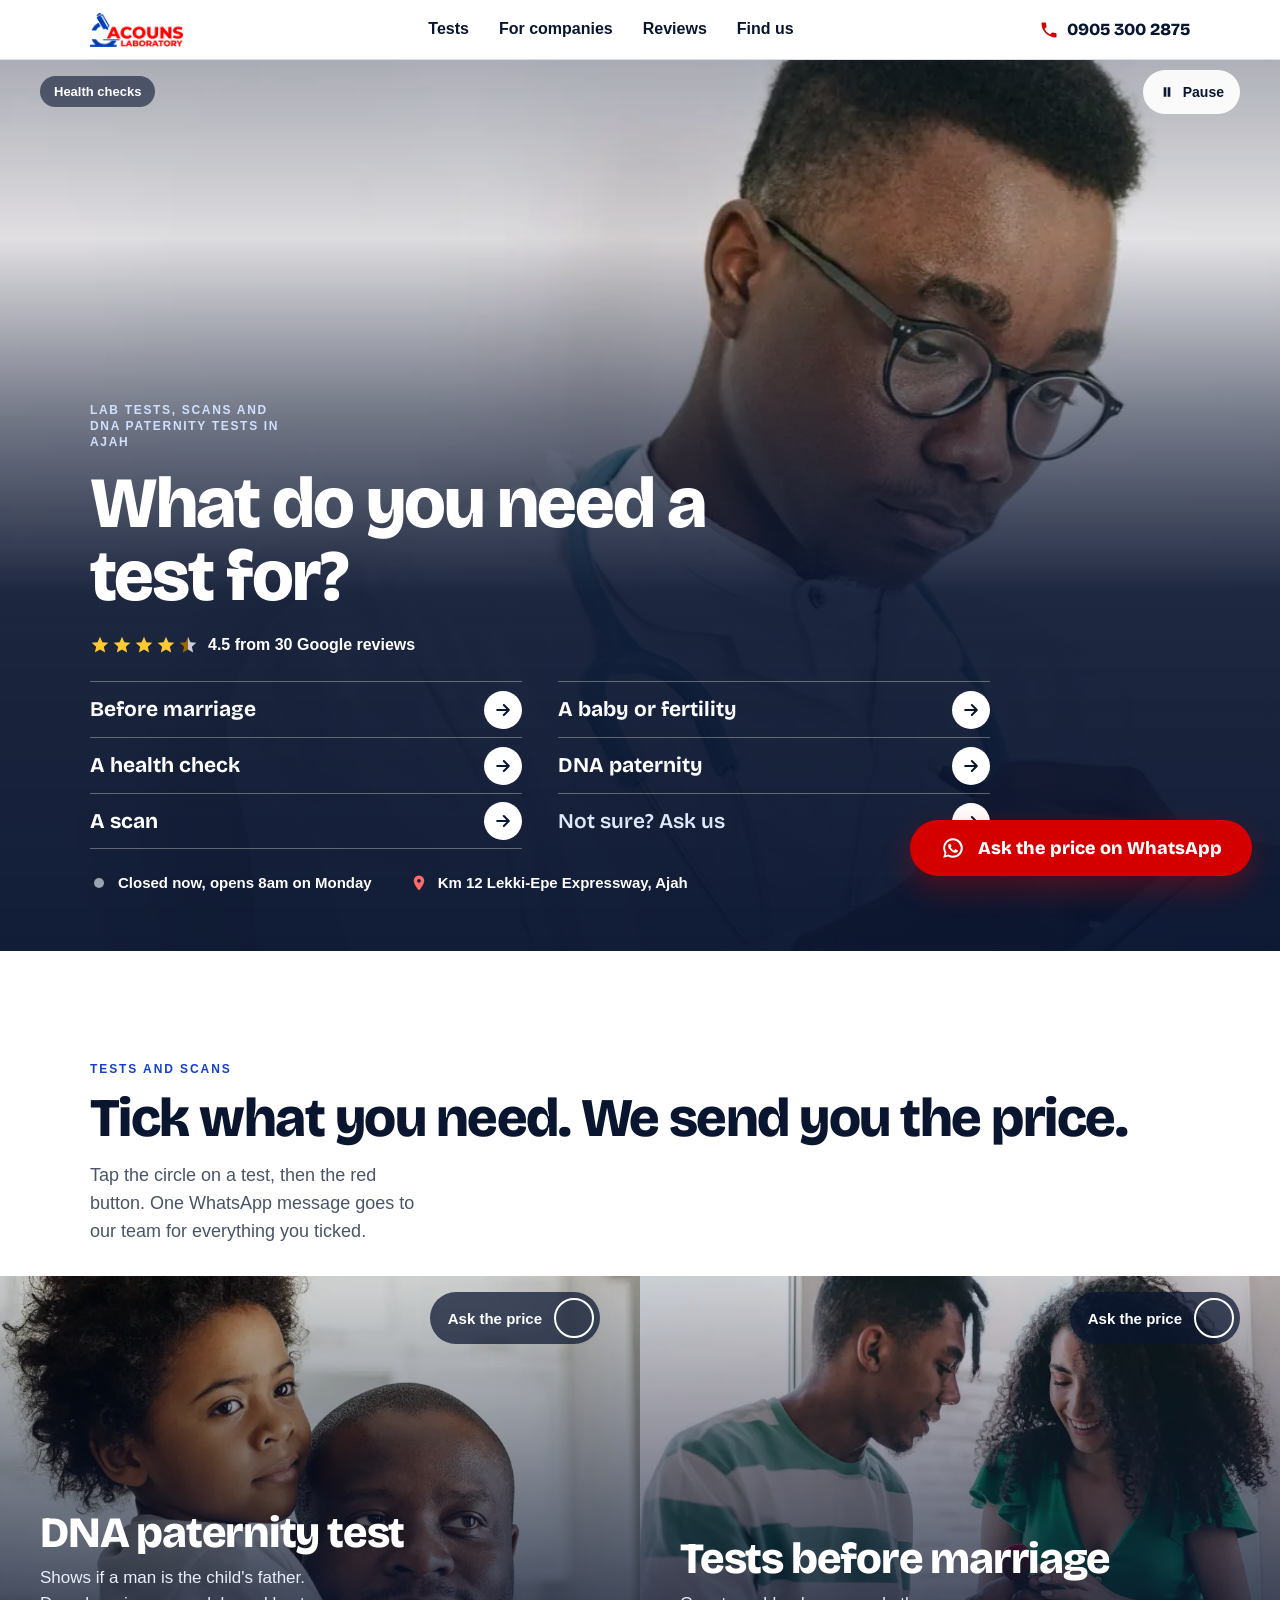
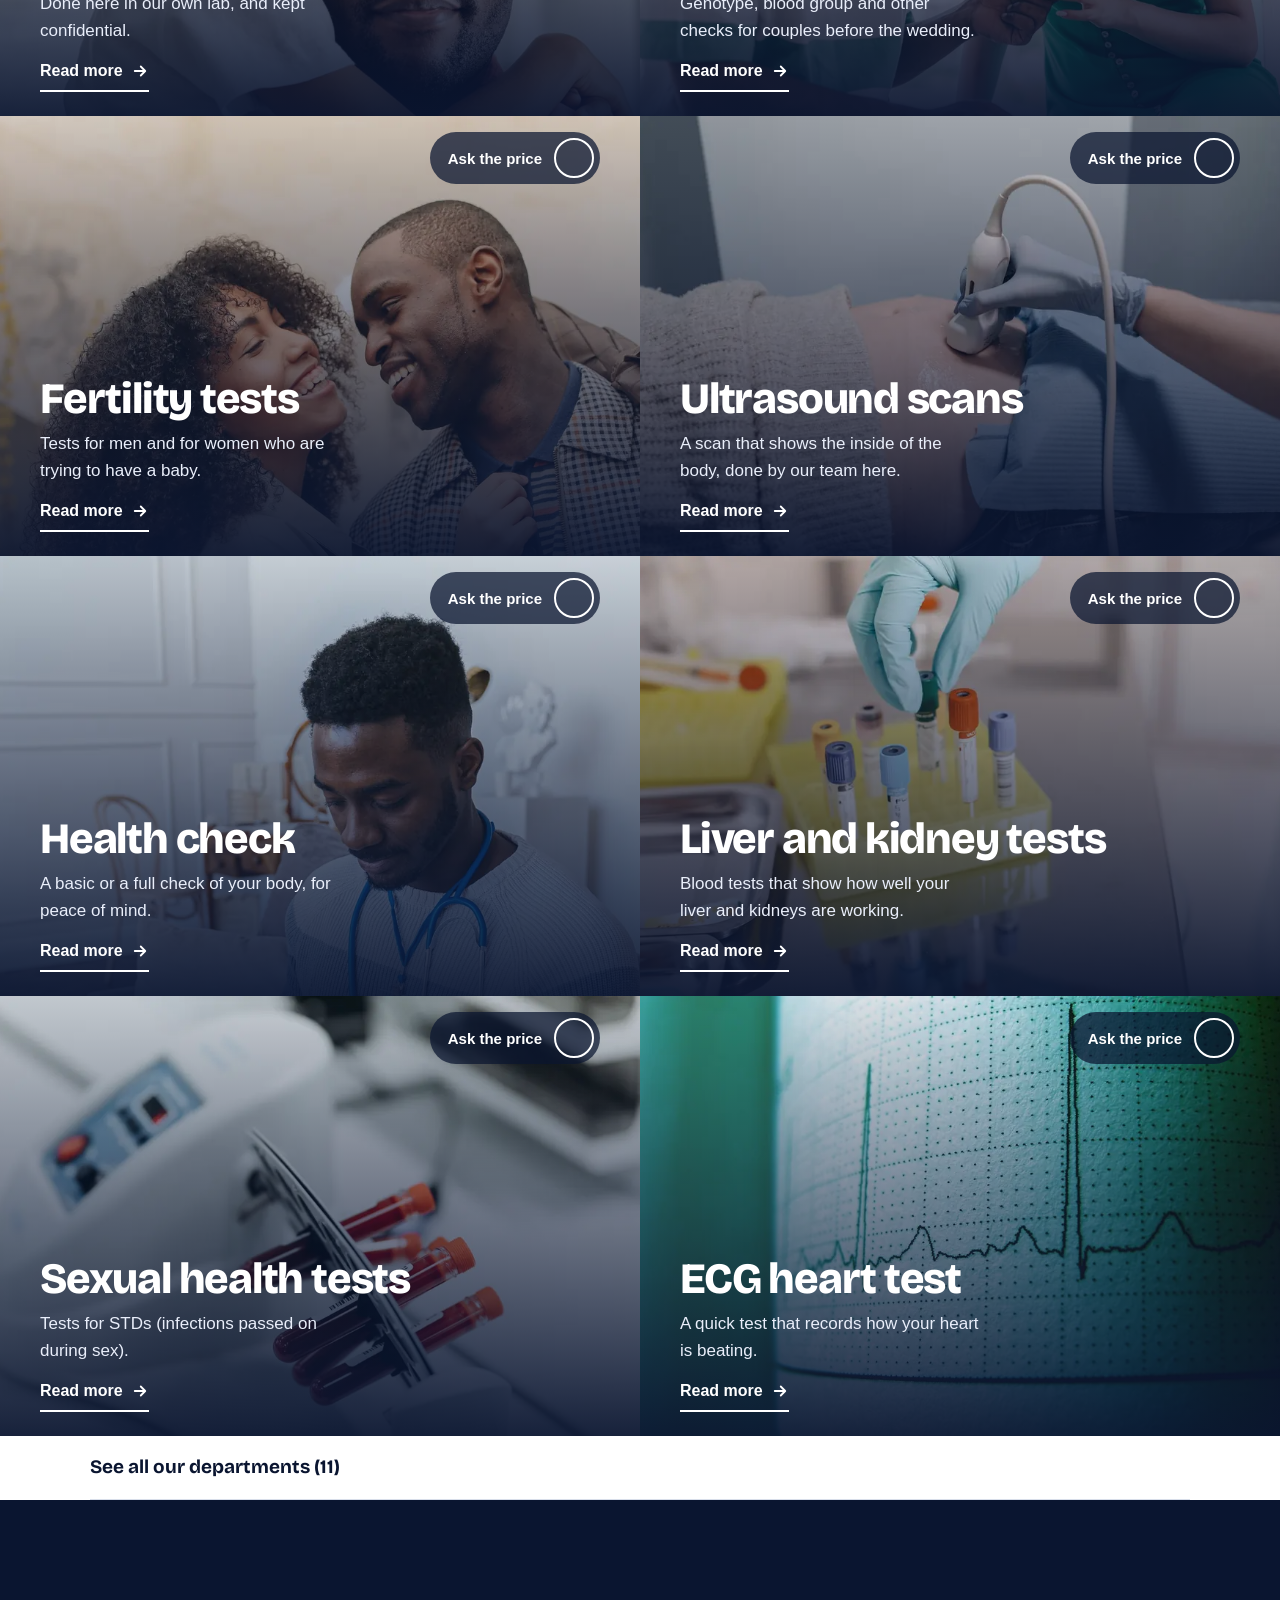
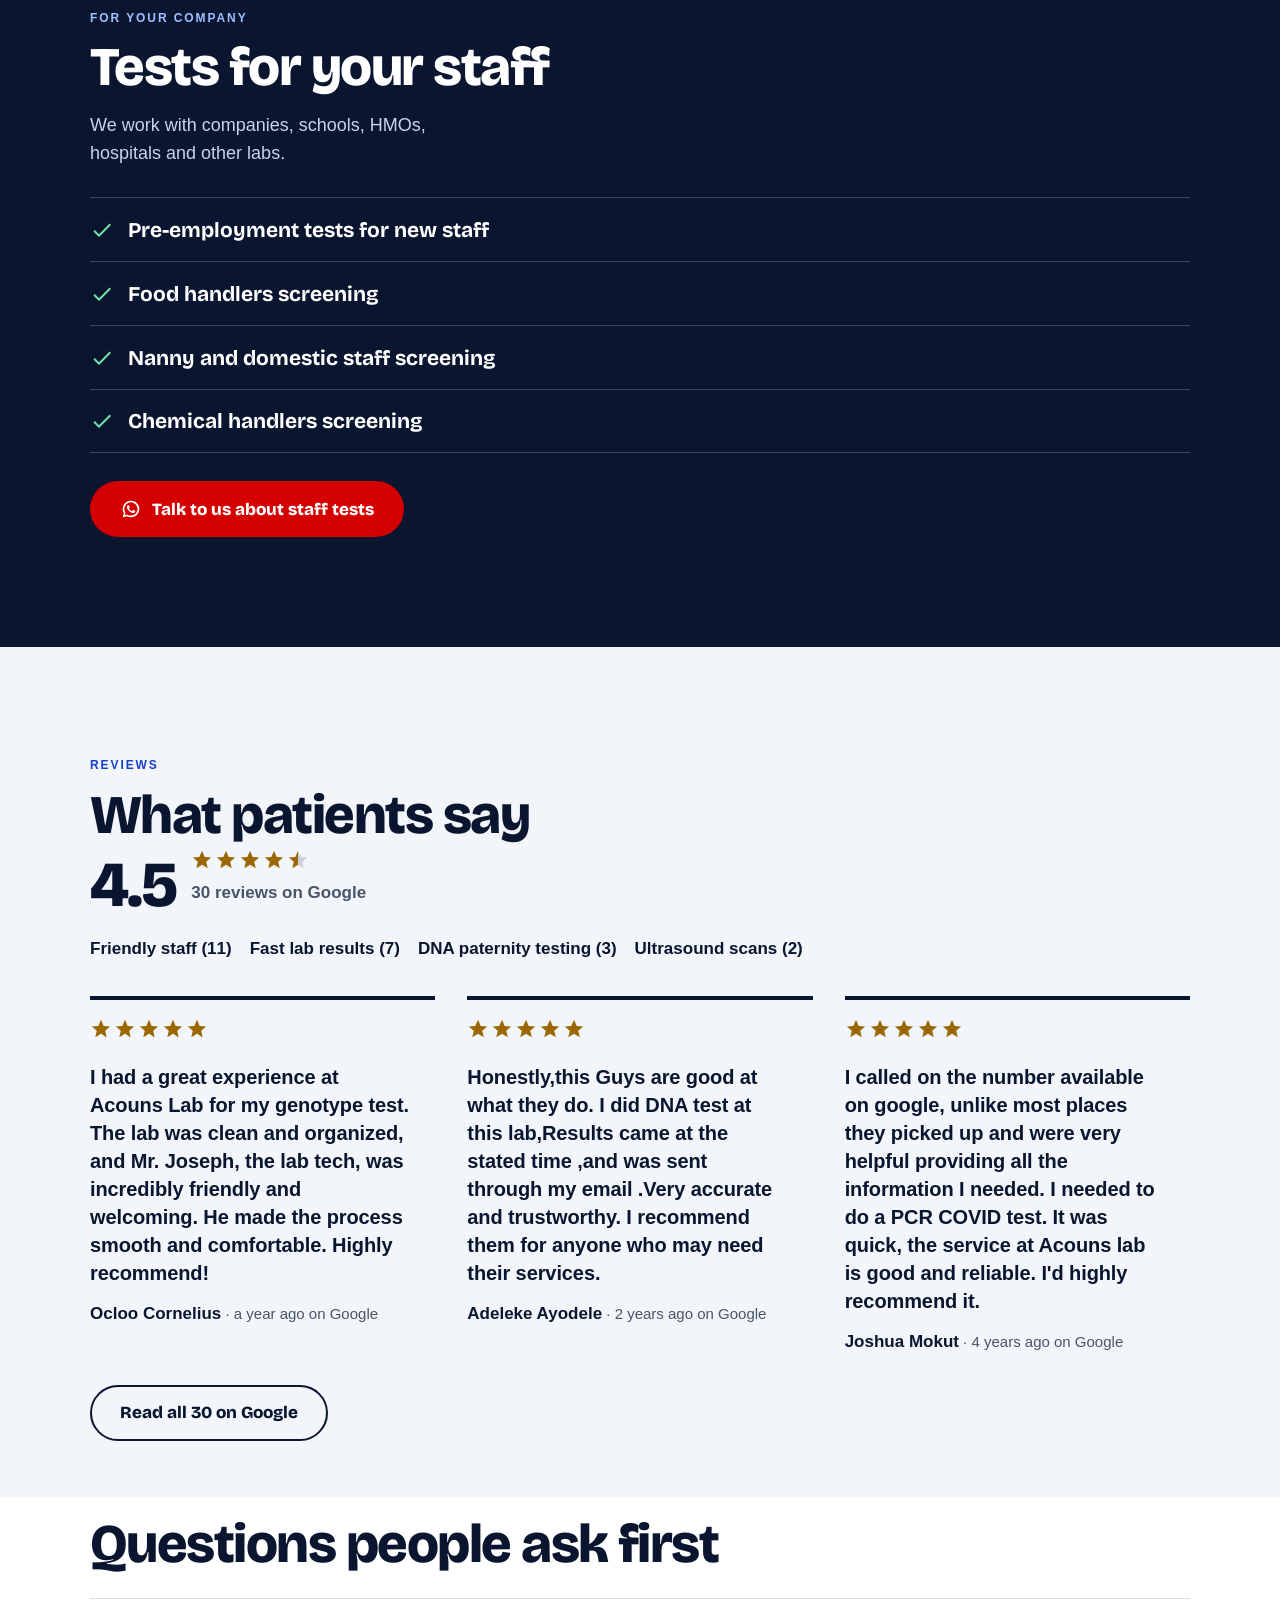
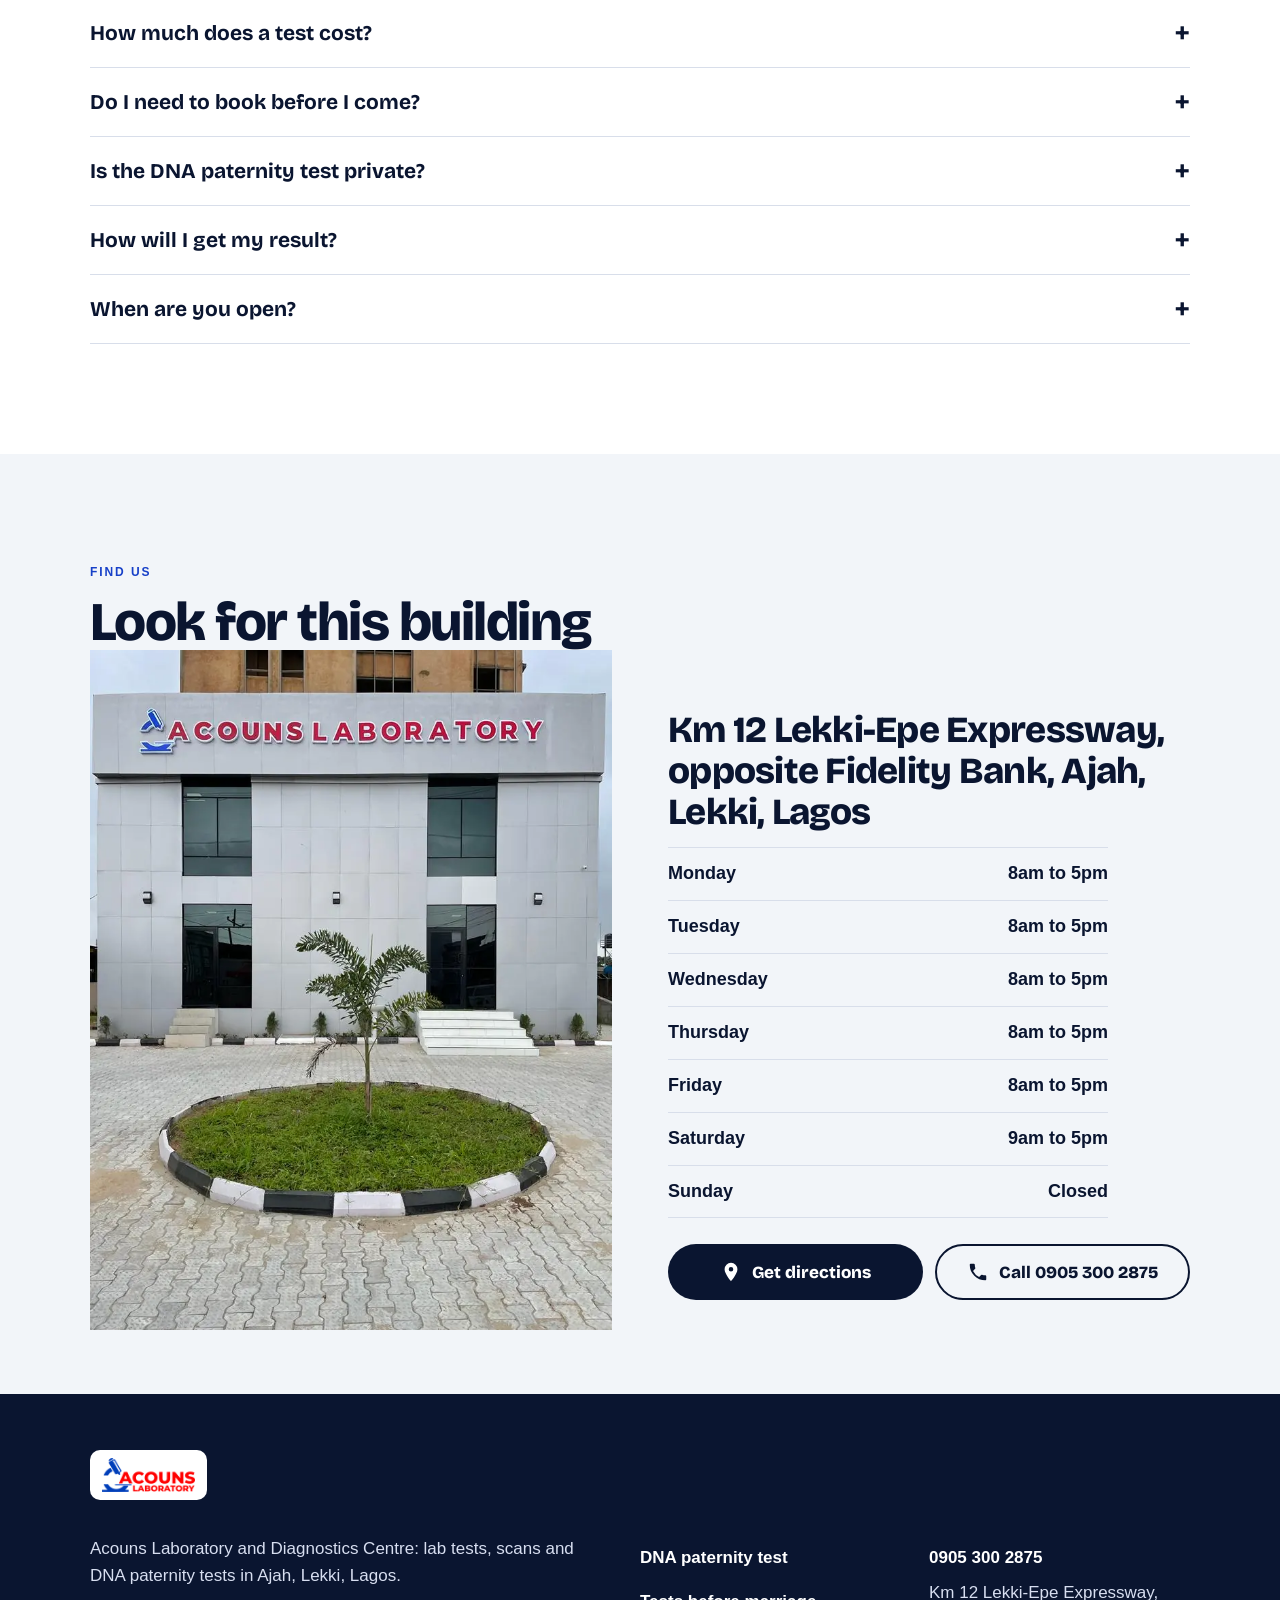
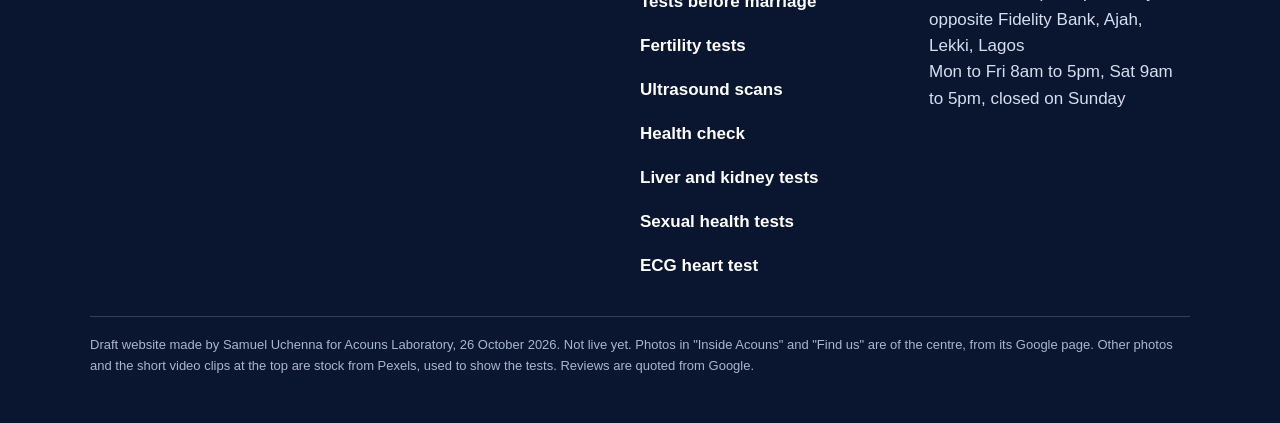
==== commit 5573dac4: "New design for the whole site: full-bleed photography, big type, one sticky WhatsApp button One desi" ====
--- a/index.html
+++ b/index.html
@@ -7,11 +7,12 @@
 <title>Acouns Laboratory and Diagnostics Centre, Ajah | Lab tests, scans and DNA paternity tests</title>
 <meta name="description" content="Medical laboratory in Ajah, Lekki: lab tests, ultrasound scans and DNA paternity tests done in our own lab. Km 12 Lekki-Epe Expressway, opposite Fidelity Bank. Rated 4.5 on Google.">
 <link rel="icon" type="image/png" href="favicon.png">
-<link rel="stylesheet" href="assets/site.css?v=7">
-<link rel="preload" as="image" media="(max-width: 899px)" href="assets/img/hero-lab-m-960.webp" imagesrcset="assets/img/hero-lab-m-480.webp 480w, assets/img/hero-lab-m-960.webp 960w, assets/img/hero-lab-m-1200.webp 1200w" imagesizes="100vw">
-<link rel="preload" as="image" media="(min-width: 900px)" href="assets/img/hero-lab-d-1600.webp" imagesrcset="assets/img/hero-lab-d-960.webp 960w, assets/img/hero-lab-d-1600.webp 1600w" imagesizes="100vw">
+<link rel="stylesheet" href="assets/site.css?v=8">
+<link rel="preload" href="assets/fonts/bricolage.woff2" as="font" type="font/woff2" crossorigin>
+<link rel="preload" as="image" media="(max-width: 899px)" href="assets/img/hero-doctor-p-480.webp" imagesrcset="assets/img/hero-doctor-p-480.webp 480w, assets/img/hero-doctor-p-640.webp 640w" imagesizes="100vw">
+<link rel="preload" as="image" media="(min-width: 900px)" href="assets/img/hero-doctor-d-1600.webp" imagesrcset="assets/img/hero-doctor-d-960.webp 960w, assets/img/hero-doctor-d-1600.webp 1600w" imagesizes="100vw">
 <script>document.documentElement.classList.add('js');try{var s=sessionStorage;if(/[?&]intro=1/.test(location.search)||!s.seen&&!location.hash)document.documentElement.classList.add('intro');s.seen=1}catch(e){}</script>
-<script src="assets/site.js?v=7" defer></script>
+<script src="assets/site.js?v=8" defer></script>
 </head>
 <body>
 <div id="intro"><button type="button" class="iskip">Skip</button><div class="ib" aria-hidden="true"><img class="il" src="assets/logo-acouns.png" width="208" height="76" alt=""></div></div>
@@ -22,54 +23,49 @@
  <a class="hcall" href="tel:+2349053002875"><svg viewBox="0 0 24 24" aria-hidden="true"><path d="M6.6 10.8a15.1 15.1 0 0 0 6.6 6.6l2.2-2.2a1 1 0 0 1 1-.25 11.4 11.4 0 0 0 3.6.57 1 1 0 0 1 1 1V20a1 1 0 0 1-1 1A17 17 0 0 1 3 4a1 1 0 0 1 1-1h3.5a1 1 0 0 1 1 1c0 1.25.2 2.45.57 3.57a1 1 0 0 1-.25 1z"/></svg><span>0905 300 2875</span></a>
 </div></header>
 
-<div class="v3doors" aria-label="Who is this for"><a class="on" href="#ask">For you</a><a href="#staff">For your company</a></div>
-<main id="top" class="v3">
-<section class="hero" id="ask" aria-label="Choose your test">
- <div class="media" id="media"><figure class="slide on" data-tag="Lab tests"><picture><source media="(min-width:900px)" srcset="assets/img/hero-lab-d-960.webp 960w, assets/img/hero-lab-d-1600.webp 1600w" sizes="100vw"><img src="assets/img/hero-lab-m-960.webp" srcset="assets/img/hero-lab-m-480.webp 480w, assets/img/hero-lab-m-960.webp 960w, assets/img/hero-lab-m-1200.webp 1200w" sizes="100vw" width="1200" height="900" alt="A lab scientist checking samples at a microscope" fetchpriority="high"></picture></figure><span class="mtag" id="mtag">Lab tests</span><button type="button" class="pausebtn" id="pause" aria-pressed="false"><svg viewBox="0 0 24 24" aria-hidden="true"><path d="M7 5h4v14H7zm6 0h4v14h-4z"/></svg><span>Pause</span></button></div>
- <div class="panel">
-  <h1 class="v3h1">Lab tests, scans and DNA paternity tests in Ajah</h1>
-  <p class="v3q">What do you need a test for?</p>
-  <ul class="pick"><li><a href="tests-before-marriage.html"><span><b>Before marriage</b><small>Genotype, blood group and more</small></span><i aria-hidden="true">&rsaquo;</i></a></li><li><a href="fertility-tests.html"><span><b>A baby or fertility</b><small>Tests for men and for women</small></span><i aria-hidden="true">&rsaquo;</i></a></li><li><a href="health-check.html"><span><b>A health check</b><small>A basic or a full body check</small></span><i aria-hidden="true">&rsaquo;</i></a></li><li><a href="dna-paternity-test.html"><span><b>DNA paternity</b><small>Shows if a man is the child&#x27;s father</small></span><i aria-hidden="true">&rsaquo;</i></a></li><li><a href="ultrasound-scans.html"><span><b>A scan</b><small>Ultrasound scans done here</small></span><i aria-hidden="true">&rsaquo;</i></a></li><li class="alt"><a href="https://wa.me/2349053002875?text=Hello%20Acouns%2C%20I%20am%20not%20sure%20which%20test%20I%20need.%20Can%20you%20help%20me%3F" target="_blank" rel="noopener"><span><b>I am not sure</b><small>Ask us and we will help you choose</small></span><i aria-hidden="true">&rsaquo;</i></a></li></ul>
-  <ul class="chips">
+<main id="top">
+<section class="hero" id="ask" aria-label="Choose your test" style="padding:0">
+ <div class="media" id="media"><figure class="slide on" data-tag="Health checks"><picture><source media="(min-width:900px)" srcset="assets/img/hero-doctor-d-960.webp 960w, assets/img/hero-doctor-d-1600.webp 1600w" sizes="100vw"><img src="assets/img/hero-doctor-p-480.webp" srcset="assets/img/hero-doctor-p-480.webp 480w, assets/img/hero-doctor-p-640.webp 640w" sizes="100vw" width="800" height="1333" alt="A doctor writing notes on a clipboard" fetchpriority="high"></picture></figure><span class="mtag" id="mtag">Health checks</span><button type="button" class="pausebtn" id="pause" aria-pressed="false"><svg viewBox="0 0 24 24" aria-hidden="true"><path d="M7 5h4v14H7zm6 0h4v14h-4z"/></svg><span>Pause</span></button></div>
+ <div class="in">
+  <h1><span class="label">Lab tests, scans and DNA paternity tests in Ajah</span>What do you need a test for?</h1>
+  <a class="rate" href="#reviews"><span class="stars" role="img" aria-label="4.5 out of 5 stars"><svg viewBox="0 0 24 24" aria-hidden="true"><path d="M12 17.3 18.2 21l-1.6-7 5.4-4.7-7.1-.6L12 2 9.1 8.7 2 9.3l5.4 4.7-1.6 7z"/></svg><svg viewBox="0 0 24 24" aria-hidden="true"><path d="M12 17.3 18.2 21l-1.6-7 5.4-4.7-7.1-.6L12 2 9.1 8.7 2 9.3l5.4 4.7-1.6 7z"/></svg><svg viewBox="0 0 24 24" aria-hidden="true"><path d="M12 17.3 18.2 21l-1.6-7 5.4-4.7-7.1-.6L12 2 9.1 8.7 2 9.3l5.4 4.7-1.6 7z"/></svg><svg viewBox="0 0 24 24" aria-hidden="true"><path d="M12 17.3 18.2 21l-1.6-7 5.4-4.7-7.1-.6L12 2 9.1 8.7 2 9.3l5.4 4.7-1.6 7z"/></svg><svg viewBox="0 0 24 24" aria-hidden="true"><defs><linearGradient id="halfstar"><stop offset="50%" stop-color="#9a6700"/><stop offset="50%" stop-color="#c9ced8"/></linearGradient></defs><path fill="url(#halfstar)" d="M12 17.3 18.2 21l-1.6-7 5.4-4.7-7.1-.6L12 2 9.1 8.7 2 9.3l5.4 4.7-1.6 7z"/></svg></span><span>4.5 from 30 Google reviews</span></a>
+  <ul class="needs"><li><a href="tests-before-marriage.html"><span>Before marriage</span><i class="arr"><svg viewBox="0 0 24 24" aria-hidden="true"><path d="M5 12h13M13 6l6 6-6 6" fill="none" stroke="currentColor" stroke-width="2.4" stroke-linecap="round" stroke-linejoin="round"/></svg></i></a></li><li><a href="fertility-tests.html"><span>A baby or fertility</span><i class="arr"><svg viewBox="0 0 24 24" aria-hidden="true"><path d="M5 12h13M13 6l6 6-6 6" fill="none" stroke="currentColor" stroke-width="2.4" stroke-linecap="round" stroke-linejoin="round"/></svg></i></a></li><li><a href="health-check.html"><span>A health check</span><i class="arr"><svg viewBox="0 0 24 24" aria-hidden="true"><path d="M5 12h13M13 6l6 6-6 6" fill="none" stroke="currentColor" stroke-width="2.4" stroke-linecap="round" stroke-linejoin="round"/></svg></i></a></li><li><a href="dna-paternity-test.html"><span>DNA paternity</span><i class="arr"><svg viewBox="0 0 24 24" aria-hidden="true"><path d="M5 12h13M13 6l6 6-6 6" fill="none" stroke="currentColor" stroke-width="2.4" stroke-linecap="round" stroke-linejoin="round"/></svg></i></a></li><li><a href="ultrasound-scans.html"><span>A scan</span><i class="arr"><svg viewBox="0 0 24 24" aria-hidden="true"><path d="M5 12h13M13 6l6 6-6 6" fill="none" stroke="currentColor" stroke-width="2.4" stroke-linecap="round" stroke-linejoin="round"/></svg></i></a></li><li class="alt"><a href="https://wa.me/2349053002875?text=Hello%20Acouns%2C%20I%20am%20not%20sure%20which%20test%20I%20need.%20Can%20you%20help%20me%3F" target="_blank" rel="noopener"><span>Not sure? Ask us</span><i class="arr"><svg viewBox="0 0 24 24" aria-hidden="true"><path d="M5 12h13M13 6l6 6-6 6" fill="none" stroke="currentColor" stroke-width="2.4" stroke-linecap="round" stroke-linejoin="round"/></svg></i></a></li></ul>
+  <ul class="facts">
    <li class="open" id="open"><span class="dot"></span><span id="openText">Open Monday to Saturday</span></li>
    <li><svg viewBox="0 0 24 24" aria-hidden="true"><path d="M12 2a7 7 0 0 0-7 7c0 5.2 7 13 7 13s7-7.8 7-13a7 7 0 0 0-7-7zm0 9.5A2.5 2.5 0 1 1 12 6.5a2.5 2.5 0 0 1 0 5z"/></svg><span>Km 12 Lekki-Epe Expressway, Ajah</span></li>
-   <li><a href="#reviews"><svg viewBox="0 0 24 24" aria-hidden="true"><path d="M12 17.3 18.2 21l-1.6-7 5.4-4.7-7.1-.6L12 2 9.1 8.7 2 9.3l5.4 4.7-1.6 7z"/></svg><span>4.5 from 30 Google reviews</span></a></li>
   </ul>
  </div>
 </section>
 
 <section id="form"><div class="wrap">
- <p class="kicker">Tests and scans</p>
- <h2>Tick the tests you want. Send one message.</h2>
- <p class="lead">We reply on WhatsApp with the price. Tap Read more to see what a test is, who it is for and how it works.</p>
- <div class="sheet" role="group" aria-label="Test request form">
-  <div class="sheet-top"><span>Test request</span><span>Acouns Laboratory, Ajah</span></div>
-  <ul class="trows"><li class="trow"><label><input type="checkbox" data-q="the DNA paternity test"><img class="th" src="assets/img/th-dna-paternity-test.webp" width="48" height="48" alt="" loading="lazy"><span class="rt"><b>DNA paternity test</b><small>Shows if a man is the child&#x27;s father. Done here in our own lab, and kept confidential.</small></span></label><div class="links"><a class="read" href="dna-paternity-test.html" aria-label="Read more about DNA paternity test">Read more</a><a class="askrow" href="https://wa.me/2349053002875?text=Hello%20Acouns%2C%20please%20what%20is%20the%20price%20of%20the%20DNA%20paternity%20test%3F" target="_blank" rel="noopener">Ask the price on WhatsApp</a></div></li><li class="trow"><label><input type="checkbox" data-q="the tests before marriage"><img class="th" src="assets/img/th-tests-before-marriage.webp" width="48" height="48" alt="" loading="lazy"><span class="rt"><b>Tests before marriage</b><small>Genotype, blood group and other checks for couples before the wedding.</small></span></label><div class="links"><a class="read" href="tests-before-marriage.html" aria-label="Read more about Tests before marriage">Read more</a><a class="askrow" href="https://wa.me/2349053002875?text=Hello%20Acouns%2C%20please%20what%20is%20the%20price%20of%20the%20tests%20before%20marriage%3F" target="_blank" rel="noopener">Ask the price on WhatsApp</a></div></li><li class="trow"><label><input type="checkbox" data-q="the fertility tests"><img class="th" src="assets/img/th-fertility-tests.webp" width="48" height="48" alt="" loading="lazy"><span class="rt"><b>Fertility tests</b><small>Tests for men and for women who are trying to have a baby.</small></span></label><div class="links"><a class="read" href="fertility-tests.html" aria-label="Read more about Fertility tests">Read more</a><a class="askrow" href="https://wa.me/2349053002875?text=Hello%20Acouns%2C%20please%20what%20is%20the%20price%20of%20the%20fertility%20tests%3F" target="_blank" rel="noopener">Ask the price on WhatsApp</a></div></li><li class="trow"><label><input type="checkbox" data-q="an ultrasound scan"><img class="th" src="assets/img/th-ultrasound-scans.webp" width="48" height="48" alt="" loading="lazy"><span class="rt"><b>Ultrasound scans</b><small>A scan that shows the inside of the body, done by our team here.</small></span></label><div class="links"><a class="read" href="ultrasound-scans.html" aria-label="Read more about Ultrasound scans">Read more</a><a class="askrow" href="https://wa.me/2349053002875?text=Hello%20Acouns%2C%20please%20what%20is%20the%20price%20of%20an%20ultrasound%20scan%3F" target="_blank" rel="noopener">Ask the price on WhatsApp</a></div></li><li class="trow"><label><input type="checkbox" data-q="a health check"><img class="th" src="assets/img/th-health-check.webp" width="48" height="48" alt="" loading="lazy"><span class="rt"><b>Health check</b><small>A basic or a full check of your body, for peace of mind.</small></span></label><div class="links"><a class="read" href="health-check.html" aria-label="Read more about Health check">Read more</a><a class="askrow" href="https://wa.me/2349053002875?text=Hello%20Acouns%2C%20please%20what%20is%20the%20price%20of%20a%20health%20check%3F" target="_blank" rel="noopener">Ask the price on WhatsApp</a></div></li><li class="trow"><label><input type="checkbox" data-q="the liver and kidney tests"><img class="th" src="assets/img/th-liver-and-kidney-tests.webp" width="48" height="48" alt="" loading="lazy"><span class="rt"><b>Liver and kidney tests</b><small>Blood tests that show how well your liver and kidneys are working.</small></span></label><div class="links"><a class="read" href="liver-and-kidney-tests.html" aria-label="Read more about Liver and kidney tests">Read more</a><a class="askrow" href="https://wa.me/2349053002875?text=Hello%20Acouns%2C%20please%20what%20is%20the%20price%20of%20the%20liver%20and%20kidney%20tests%3F" target="_blank" rel="noopener">Ask the price on WhatsApp</a></div></li><li class="trow"><label><input type="checkbox" data-q="the STD tests"><img class="th" src="assets/img/th-sexual-health-tests.webp" width="48" height="48" alt="" loading="lazy"><span class="rt"><b>Sexual health tests</b><small>Tests for STDs (infections passed on during sex).</small></span></label><div class="links"><a class="read" href="sexual-health-tests.html" aria-label="Read more about Sexual health tests">Read more</a><a class="askrow" href="https://wa.me/2349053002875?text=Hello%20Acouns%2C%20please%20what%20is%20the%20price%20of%20the%20STD%20tests%3F" target="_blank" rel="noopener">Ask the price on WhatsApp</a></div></li><li class="trow"><label><input type="checkbox" data-q="an ECG heart test"><img class="th" src="assets/img/th-ecg-heart-test.webp" width="48" height="48" alt="" loading="lazy"><span class="rt"><b>ECG heart test</b><small>A quick test that records how your heart is beating.</small></span></label><div class="links"><a class="read" href="ecg-heart-test.html" aria-label="Read more about ECG heart test">Read more</a><a class="askrow" href="https://wa.me/2349053002875?text=Hello%20Acouns%2C%20please%20what%20is%20the%20price%20of%20an%20ECG%20heart%20test%3F" target="_blank" rel="noopener">Ask the price on WhatsApp</a></div></li></ul>
- </div>
- <div class="sendbar" id="send" data-wa="2349053002875" hidden><span id="sendn" aria-live="polite">0 tests ticked</span><a class="btn main" href="#" target="_blank" rel="noopener"><svg viewBox="0 0 24 24" aria-hidden="true"><path d="M12 3a9 9 0 0 0-7.8 13.5L3 21l4.6-1.2A9 9 0 1 0 12 3zm0 16.2a7.2 7.2 0 0 1-3.7-1l-.3-.2-2.7.7.7-2.6-.2-.3A7.2 7.2 0 1 1 12 19.2zm4-5.4c-.2-.1-1.3-.6-1.5-.7s-.4-.1-.5.1-.6.7-.7.9-.3.2-.5.1a5.9 5.9 0 0 1-2.9-2.6c-.2-.4.2-.4.6-1.2a.4.4 0 0 0 0-.4l-.7-1.6c-.2-.4-.4-.4-.5-.4h-.4a.8.8 0 0 0-.6.3 2.5 2.5 0 0 0-.8 1.9 4.4 4.4 0 0 0 .9 2.3 10 10 0 0 0 3.8 3.4c1.4.6 2 .6 2.7.5a2.3 2.3 0 0 0 1.5-1.1 1.9 1.9 0 0 0 .1-1.1c0-.1-.2-.2-.5-.3z"/></svg>Ask the price on WhatsApp</a></div>
- <details class="all"><summary>See all our departments (11)</summary><ul class="depts"><li><b>Clinical chemistry</b> <span>(blood and urine tests for your organs)</span></li><li><b>Haematology</b> <span>(blood counts and blood conditions)</span></li><li><b>Microbiology</b> <span>(germs and infections)</span></li><li><b>Hormone tests</b> <span>(thyroid, fertility and other hormones)</span></li><li><b>Toxicology</b> <span>(drug and poison tests)</span></li><li><b>Serology</b> <span>(antibody tests, such as for hepatitis)</span></li><li><b>Histopathology</b> <span>(tissue tests)</span></li><li><b>Immunology</b> <span>(immune system and allergy tests)</span></li><li><b>Molecular tests</b> <span>(DNA and RNA, including paternity and viral load)</span></li><li><b>Ultrasound</b> <span>(scans)</span></li><li><b>ECG</b> <span>(heart tracing)</span></li></ul></details>
+ <span class="label" style="color:var(--blue)">Tests and scans</span>
+ <h2>Tick what you need. We send you the price.</h2>
+ <p class="lead">Tap the circle on a test, then the red button. One WhatsApp message goes to our team for everything you ticked.</p>
+</div>
+<ul class="posters"><li class="poster"><img src="assets/img/t-dna-paternity-test-960.webp" srcset="assets/img/t-dna-paternity-test-480.webp 480w, assets/img/t-dna-paternity-test-960.webp 960w, assets/img/t-dna-paternity-test-1600.webp 1600w" sizes="(min-width: 900px) 50vw, 100vw" width="1600" height="1000" alt="A father hugging his young son" loading="lazy" decoding="async"><div class="pt"><h3>DNA paternity test</h3><p>Shows if a man is the child&#x27;s father. Done here in our own lab, and kept confidential.</p><div class="links"><a class="read" href="dna-paternity-test.html">Read more <svg viewBox="0 0 24 24" aria-hidden="true"><path d="M5 12h13M13 6l6 6-6 6" fill="none" stroke="currentColor" stroke-width="2.4" stroke-linecap="round" stroke-linejoin="round"/></svg></a><a class="askrow" href="https://wa.me/2349053002875?text=Hello%20Acouns%2C%20please%20what%20is%20the%20price%20of%20the%20DNA%20paternity%20test%3F" target="_blank" rel="noopener">Ask the price on WhatsApp</a></div></div><label class="tick"><input type="checkbox" data-q="the DNA paternity test" aria-label="Add DNA paternity test to my price request"><span class="tx"><span class="a">Ask the price</span><span class="b">Added</span></span><span class="c"><svg viewBox="0 0 24 24" aria-hidden="true"><path d="M5 12.5l4.5 4.5L19 7.5" fill="none" stroke="currentColor" stroke-width="3" stroke-linecap="round" stroke-linejoin="round"/></svg></span></label></li><li class="poster"><img src="assets/img/t-tests-before-marriage-960.webp" srcset="assets/img/t-tests-before-marriage-480.webp 480w, assets/img/t-tests-before-marriage-960.webp 960w, assets/img/t-tests-before-marriage-1600.webp 1600w" sizes="(min-width: 900px) 50vw, 100vw" width="1600" height="1000" alt="A young man offering an engagement ring to a smiling woman" loading="lazy" decoding="async"><div class="pt"><h3>Tests before marriage</h3><p>Genotype, blood group and other checks for couples before the wedding.</p><div class="links"><a class="read" href="tests-before-marriage.html">Read more <svg viewBox="0 0 24 24" aria-hidden="true"><path d="M5 12h13M13 6l6 6-6 6" fill="none" stroke="currentColor" stroke-width="2.4" stroke-linecap="round" stroke-linejoin="round"/></svg></a><a class="askrow" href="https://wa.me/2349053002875?text=Hello%20Acouns%2C%20please%20what%20is%20the%20price%20of%20the%20tests%20before%20marriage%3F" target="_blank" rel="noopener">Ask the price on WhatsApp</a></div></div><label class="tick"><input type="checkbox" data-q="the tests before marriage" aria-label="Add Tests before marriage to my price request"><span class="tx"><span class="a">Ask the price</span><span class="b">Added</span></span><span class="c"><svg viewBox="0 0 24 24" aria-hidden="true"><path d="M5 12.5l4.5 4.5L19 7.5" fill="none" stroke="currentColor" stroke-width="3" stroke-linecap="round" stroke-linejoin="round"/></svg></span></label></li><li class="poster"><img src="assets/img/t-fertility-tests-960.webp" srcset="assets/img/t-fertility-tests-480.webp 480w, assets/img/t-fertility-tests-960.webp 960w, assets/img/t-fertility-tests-1600.webp 1600w" sizes="(min-width: 900px) 50vw, 100vw" width="1600" height="1000" alt="A smiling young couple holding each other" loading="lazy" decoding="async"><div class="pt"><h3>Fertility tests</h3><p>Tests for men and for women who are trying to have a baby.</p><div class="links"><a class="read" href="fertility-tests.html">Read more <svg viewBox="0 0 24 24" aria-hidden="true"><path d="M5 12h13M13 6l6 6-6 6" fill="none" stroke="currentColor" stroke-width="2.4" stroke-linecap="round" stroke-linejoin="round"/></svg></a><a class="askrow" href="https://wa.me/2349053002875?text=Hello%20Acouns%2C%20please%20what%20is%20the%20price%20of%20the%20fertility%20tests%3F" target="_blank" rel="noopener">Ask the price on WhatsApp</a></div></div><label class="tick"><input type="checkbox" data-q="the fertility tests" aria-label="Add Fertility tests to my price request"><span class="tx"><span class="a">Ask the price</span><span class="b">Added</span></span><span class="c"><svg viewBox="0 0 24 24" aria-hidden="true"><path d="M5 12.5l4.5 4.5L19 7.5" fill="none" stroke="currentColor" stroke-width="3" stroke-linecap="round" stroke-linejoin="round"/></svg></span></label></li><li class="poster"><img src="assets/img/t-ultrasound-scans-960.webp" srcset="assets/img/t-ultrasound-scans-480.webp 480w, assets/img/t-ultrasound-scans-960.webp 960w, assets/img/t-ultrasound-scans-1600.webp 1600w" sizes="(min-width: 900px) 50vw, 100vw" width="1600" height="1000" alt="A health worker moving an ultrasound probe over a patient&#x27;s tummy" loading="lazy" decoding="async"><div class="pt"><h3>Ultrasound scans</h3><p>A scan that shows the inside of the body, done by our team here.</p><div class="links"><a class="read" href="ultrasound-scans.html">Read more <svg viewBox="0 0 24 24" aria-hidden="true"><path d="M5 12h13M13 6l6 6-6 6" fill="none" stroke="currentColor" stroke-width="2.4" stroke-linecap="round" stroke-linejoin="round"/></svg></a><a class="askrow" href="https://wa.me/2349053002875?text=Hello%20Acouns%2C%20please%20what%20is%20the%20price%20of%20an%20ultrasound%20scan%3F" target="_blank" rel="noopener">Ask the price on WhatsApp</a></div></div><label class="tick"><input type="checkbox" data-q="an ultrasound scan" aria-label="Add Ultrasound scans to my price request"><span class="tx"><span class="a">Ask the price</span><span class="b">Added</span></span><span class="c"><svg viewBox="0 0 24 24" aria-hidden="true"><path d="M5 12.5l4.5 4.5L19 7.5" fill="none" stroke="currentColor" stroke-width="3" stroke-linecap="round" stroke-linejoin="round"/></svg></span></label></li><li class="poster"><img src="assets/img/t-health-check-960.webp" srcset="assets/img/t-health-check-480.webp 480w, assets/img/t-health-check-960.webp 960w, assets/img/t-health-check-1600.webp 1600w" sizes="(min-width: 900px) 50vw, 100vw" width="1600" height="1000" alt="A health worker with a stethoscope taking a blood pressure reading" loading="lazy" decoding="async"><div class="pt"><h3>Health check</h3><p>A basic or a full check of your body, for peace of mind.</p><div class="links"><a class="read" href="health-check.html">Read more <svg viewBox="0 0 24 24" aria-hidden="true"><path d="M5 12h13M13 6l6 6-6 6" fill="none" stroke="currentColor" stroke-width="2.4" stroke-linecap="round" stroke-linejoin="round"/></svg></a><a class="askrow" href="https://wa.me/2349053002875?text=Hello%20Acouns%2C%20please%20what%20is%20the%20price%20of%20a%20health%20check%3F" target="_blank" rel="noopener">Ask the price on WhatsApp</a></div></div><label class="tick"><input type="checkbox" data-q="a health check" aria-label="Add Health check to my price request"><span class="tx"><span class="a">Ask the price</span><span class="b">Added</span></span><span class="c"><svg viewBox="0 0 24 24" aria-hidden="true"><path d="M5 12.5l4.5 4.5L19 7.5" fill="none" stroke="currentColor" stroke-width="3" stroke-linecap="round" stroke-linejoin="round"/></svg></span></label></li><li class="poster"><img src="assets/img/t-liver-and-kidney-tests-960.webp" srcset="assets/img/t-liver-and-kidney-tests-480.webp 480w, assets/img/t-liver-and-kidney-tests-960.webp 960w, assets/img/t-liver-and-kidney-tests-1600.webp 1600w" sizes="(min-width: 900px) 50vw, 100vw" width="1600" height="1000" alt="A gloved hand placing blood sample tubes in a rack" loading="lazy" decoding="async"><div class="pt"><h3>Liver and kidney tests</h3><p>Blood tests that show how well your liver and kidneys are working.</p><div class="links"><a class="read" href="liver-and-kidney-tests.html">Read more <svg viewBox="0 0 24 24" aria-hidden="true"><path d="M5 12h13M13 6l6 6-6 6" fill="none" stroke="currentColor" stroke-width="2.4" stroke-linecap="round" stroke-linejoin="round"/></svg></a><a class="askrow" href="https://wa.me/2349053002875?text=Hello%20Acouns%2C%20please%20what%20is%20the%20price%20of%20the%20liver%20and%20kidney%20tests%3F" target="_blank" rel="noopener">Ask the price on WhatsApp</a></div></div><label class="tick"><input type="checkbox" data-q="the liver and kidney tests" aria-label="Add Liver and kidney tests to my price request"><span class="tx"><span class="a">Ask the price</span><span class="b">Added</span></span><span class="c"><svg viewBox="0 0 24 24" aria-hidden="true"><path d="M5 12.5l4.5 4.5L19 7.5" fill="none" stroke="currentColor" stroke-width="3" stroke-linecap="round" stroke-linejoin="round"/></svg></span></label></li><li class="poster"><img src="assets/img/t-sexual-health-tests-960.webp" srcset="assets/img/t-sexual-health-tests-480.webp 480w, assets/img/t-sexual-health-tests-960.webp 960w, assets/img/t-sexual-health-tests-1600.webp 1600w" sizes="(min-width: 900px) 50vw, 100vw" width="1600" height="1000" alt="Blood sample tubes in a lab machine" loading="lazy" decoding="async"><div class="pt"><h3>Sexual health tests</h3><p>Tests for STDs (infections passed on during sex).</p><div class="links"><a class="read" href="sexual-health-tests.html">Read more <svg viewBox="0 0 24 24" aria-hidden="true"><path d="M5 12h13M13 6l6 6-6 6" fill="none" stroke="currentColor" stroke-width="2.4" stroke-linecap="round" stroke-linejoin="round"/></svg></a><a class="askrow" href="https://wa.me/2349053002875?text=Hello%20Acouns%2C%20please%20what%20is%20the%20price%20of%20the%20STD%20tests%3F" target="_blank" rel="noopener">Ask the price on WhatsApp</a></div></div><label class="tick"><input type="checkbox" data-q="the STD tests" aria-label="Add Sexual health tests to my price request"><span class="tx"><span class="a">Ask the price</span><span class="b">Added</span></span><span class="c"><svg viewBox="0 0 24 24" aria-hidden="true"><path d="M5 12.5l4.5 4.5L19 7.5" fill="none" stroke="currentColor" stroke-width="3" stroke-linecap="round" stroke-linejoin="round"/></svg></span></label></li><li class="poster"><img src="assets/img/t-ecg-heart-test-960.webp" srcset="assets/img/t-ecg-heart-test-480.webp 480w, assets/img/t-ecg-heart-test-960.webp 960w, assets/img/t-ecg-heart-test-1600.webp 1600w" sizes="(min-width: 900px) 50vw, 100vw" width="1600" height="1000" alt="An ECG heart trace printed on graph paper" loading="lazy" decoding="async"><div class="pt"><h3>ECG heart test</h3><p>A quick test that records how your heart is beating.</p><div class="links"><a class="read" href="ecg-heart-test.html">Read more <svg viewBox="0 0 24 24" aria-hidden="true"><path d="M5 12h13M13 6l6 6-6 6" fill="none" stroke="currentColor" stroke-width="2.4" stroke-linecap="round" stroke-linejoin="round"/></svg></a><a class="askrow" href="https://wa.me/2349053002875?text=Hello%20Acouns%2C%20please%20what%20is%20the%20price%20of%20an%20ECG%20heart%20test%3F" target="_blank" rel="noopener">Ask the price on WhatsApp</a></div></div><label class="tick"><input type="checkbox" data-q="an ECG heart test" aria-label="Add ECG heart test to my price request"><span class="tx"><span class="a">Ask the price</span><span class="b">Added</span></span><span class="c"><svg viewBox="0 0 24 24" aria-hidden="true"><path d="M5 12.5l4.5 4.5L19 7.5" fill="none" stroke="currentColor" stroke-width="3" stroke-linecap="round" stroke-linejoin="round"/></svg></span></label></li></ul>
+<details class="all"><summary>See all our departments (11)</summary><ul class="depts"><li><b>Clinical chemistry</b> <span>(blood and urine tests for your organs)</span></li><li><b>Haematology</b> <span>(blood counts and blood conditions)</span></li><li><b>Microbiology</b> <span>(germs and infections)</span></li><li><b>Hormone tests</b> <span>(thyroid, fertility and other hormones)</span></li><li><b>Toxicology</b> <span>(drug and poison tests)</span></li><li><b>Serology</b> <span>(antibody tests, such as for hepatitis)</span></li><li><b>Histopathology</b> <span>(tissue tests)</span></li><li><b>Immunology</b> <span>(immune system and allergy tests)</span></li><li><b>Molecular tests</b> <span>(DNA and RNA, including paternity and viral load)</span></li><li><b>Ultrasound</b> <span>(scans)</span></li><li><b>ECG</b> <span>(heart tracing)</span></li></ul></details>
+</section>
+
+<section class="dark" id="staff"><div class="wrap">
+ <span class="label" style="color:#9fc0ff">For your company</span>
+ <h2>Tests for your staff</h2>
+ <p class="lead">We work with companies, schools, HMOs, hospitals and other labs.</p>
+ <ul class="lines" aria-label="Staff tests we do"><li><svg viewBox="0 0 24 24" aria-hidden="true"><path d="M9 16.2 4.8 12l-1.4 1.4L9 19 21 7l-1.4-1.4z"/></svg><span>Pre-employment tests for new staff</span></li><li><svg viewBox="0 0 24 24" aria-hidden="true"><path d="M9 16.2 4.8 12l-1.4 1.4L9 19 21 7l-1.4-1.4z"/></svg><span>Food handlers screening</span></li><li><svg viewBox="0 0 24 24" aria-hidden="true"><path d="M9 16.2 4.8 12l-1.4 1.4L9 19 21 7l-1.4-1.4z"/></svg><span>Nanny and domestic staff screening</span></li><li><svg viewBox="0 0 24 24" aria-hidden="true"><path d="M9 16.2 4.8 12l-1.4 1.4L9 19 21 7l-1.4-1.4z"/></svg><span>Chemical handlers screening</span></li></ul>
+ <a class="btn red" href="https://wa.me/2349053002875?text=Hello%20Acouns%2C%20I%20would%20like%20to%20talk%20about%20tests%20for%20our%20staff." target="_blank" rel="noopener"><svg viewBox="0 0 24 24" aria-hidden="true"><path d="M12 3a9 9 0 0 0-7.8 13.5L3 21l4.6-1.2A9 9 0 1 0 12 3zm0 16.2a7.2 7.2 0 0 1-3.7-1l-.3-.2-2.7.7.7-2.6-.2-.3A7.2 7.2 0 1 1 12 19.2zm4-5.4c-.2-.1-1.3-.6-1.5-.7s-.4-.1-.5.1-.6.7-.7.9-.3.2-.5.1a5.9 5.9 0 0 1-2.9-2.6c-.2-.4.2-.4.6-1.2a.4.4 0 0 0 0-.4l-.7-1.6c-.2-.4-.4-.4-.5-.4h-.4a.8.8 0 0 0-.6.3 2.5 2.5 0 0 0-.8 1.9 4.4 4.4 0 0 0 .9 2.3 10 10 0 0 0 3.8 3.4c1.4.6 2 .6 2.7.5a2.3 2.3 0 0 0 1.5-1.1 1.9 1.9 0 0 0 .1-1.1c0-.1-.2-.2-.5-.3z"/></svg>Talk to us about staff tests</a>
 </div></section>
 
-<section class="staff" id="staff"><div class="wrap"><div class="staffgrid"><div>
- <p class="kicker">For your company</p>
- <h2>Tests for your staff</h2>
- <p class="lead">We work with companies, schools, HMOs, hospitals and other labs.</p>
- <a class="btn main" href="https://wa.me/2349053002875?text=Hello%20Acouns%2C%20I%20would%20like%20to%20talk%20about%20tests%20for%20our%20staff." target="_blank" rel="noopener"><svg viewBox="0 0 24 24" aria-hidden="true"><path d="M12 3a9 9 0 0 0-7.8 13.5L3 21l4.6-1.2A9 9 0 1 0 12 3zm0 16.2a7.2 7.2 0 0 1-3.7-1l-.3-.2-2.7.7.7-2.6-.2-.3A7.2 7.2 0 1 1 12 19.2zm4-5.4c-.2-.1-1.3-.6-1.5-.7s-.4-.1-.5.1-.6.7-.7.9-.3.2-.5.1a5.9 5.9 0 0 1-2.9-2.6c-.2-.4.2-.4.6-1.2a.4.4 0 0 0 0-.4l-.7-1.6c-.2-.4-.4-.4-.5-.4h-.4a.8.8 0 0 0-.6.3 2.5 2.5 0 0 0-.8 1.9 4.4 4.4 0 0 0 .9 2.3 10 10 0 0 0 3.8 3.4c1.4.6 2 .6 2.7.5a2.3 2.3 0 0 0 1.5-1.1 1.9 1.9 0 0 0 .1-1.1c0-.1-.2-.2-.5-.3z"/></svg>Talk to us about staff tests</a>
- </div><ul class="ticks" aria-label="Staff tests we do"><li><svg viewBox="0 0 24 24" aria-hidden="true"><path d="M9 16.2 4.8 12l-1.4 1.4L9 19 21 7l-1.4-1.4z"/></svg><span>Pre-employment tests for new staff</span></li><li><svg viewBox="0 0 24 24" aria-hidden="true"><path d="M9 16.2 4.8 12l-1.4 1.4L9 19 21 7l-1.4-1.4z"/></svg><span>Food handlers screening</span></li><li><svg viewBox="0 0 24 24" aria-hidden="true"><path d="M9 16.2 4.8 12l-1.4 1.4L9 19 21 7l-1.4-1.4z"/></svg><span>Nanny and domestic staff screening</span></li><li><svg viewBox="0 0 24 24" aria-hidden="true"><path d="M9 16.2 4.8 12l-1.4 1.4L9 19 21 7l-1.4-1.4z"/></svg><span>Chemical handlers screening</span></li></ul></div>
-</div></section>
+<section id="reviews" style="padding-bottom:56px"><div class="wrap">
+ <span class="label" style="color:var(--blue)">Reviews</span>
+ <h2>What patients say</h2>
+ <div class="score"><b>4.5</b><div class="meta"><span class="stars" role="img" aria-label="4.5 out of 5 stars"><svg viewBox="0 0 24 24" aria-hidden="true"><path d="M12 17.3 18.2 21l-1.6-7 5.4-4.7-7.1-.6L12 2 9.1 8.7 2 9.3l5.4 4.7-1.6 7z"/></svg><svg viewBox="0 0 24 24" aria-hidden="true"><path d="M12 17.3 18.2 21l-1.6-7 5.4-4.7-7.1-.6L12 2 9.1 8.7 2 9.3l5.4 4.7-1.6 7z"/></svg><svg viewBox="0 0 24 24" aria-hidden="true"><path d="M12 17.3 18.2 21l-1.6-7 5.4-4.7-7.1-.6L12 2 9.1 8.7 2 9.3l5.4 4.7-1.6 7z"/></svg><svg viewBox="0 0 24 24" aria-hidden="true"><path d="M12 17.3 18.2 21l-1.6-7 5.4-4.7-7.1-.6L12 2 9.1 8.7 2 9.3l5.4 4.7-1.6 7z"/></svg><svg viewBox="0 0 24 24" aria-hidden="true"><defs><linearGradient id="halfstar2"><stop offset="50%" stop-color="#9a6700"/><stop offset="50%" stop-color="#c9ced8"/></linearGradient></defs><path fill="url(#halfstar2)" d="M12 17.3 18.2 21l-1.6-7 5.4-4.7-7.1-.6L12 2 9.1 8.7 2 9.3l5.4 4.7-1.6 7z"/></svg></span><div>30 reviews on Google</div></div></div>
+ <ul class="topics" aria-label="What reviews mention most, as counted by Google"><li>Friendly staff (11)</li><li>Fast lab results (7)</li><li>DNA paternity testing (3)</li><li>Ultrasound scans (2)</li></ul>
+</div>
+<div class="quotes"><figure><div><span class="stars" role="img" aria-label="5 out of 5 stars"><svg viewBox="0 0 24 24" aria-hidden="true"><path d="M12 17.3 18.2 21l-1.6-7 5.4-4.7-7.1-.6L12 2 9.1 8.7 2 9.3l5.4 4.7-1.6 7z"/></svg><svg viewBox="0 0 24 24" aria-hidden="true"><path d="M12 17.3 18.2 21l-1.6-7 5.4-4.7-7.1-.6L12 2 9.1 8.7 2 9.3l5.4 4.7-1.6 7z"/></svg><svg viewBox="0 0 24 24" aria-hidden="true"><path d="M12 17.3 18.2 21l-1.6-7 5.4-4.7-7.1-.6L12 2 9.1 8.7 2 9.3l5.4 4.7-1.6 7z"/></svg><svg viewBox="0 0 24 24" aria-hidden="true"><path d="M12 17.3 18.2 21l-1.6-7 5.4-4.7-7.1-.6L12 2 9.1 8.7 2 9.3l5.4 4.7-1.6 7z"/></svg><svg viewBox="0 0 24 24" aria-hidden="true"><path d="M12 17.3 18.2 21l-1.6-7 5.4-4.7-7.1-.6L12 2 9.1 8.7 2 9.3l5.4 4.7-1.6 7z"/></svg></span></div><blockquote>I had a great experience at Acouns Lab for my genotype test. The lab was clean and organized, and Mr. Joseph, the lab tech, was incredibly friendly and welcoming. He made the process smooth and comfortable. Highly recommend!</blockquote><figcaption><b>Ocloo Cornelius</b> &middot; a year ago on Google</figcaption></figure><figure><div><span class="stars" role="img" aria-label="5 out of 5 stars"><svg viewBox="0 0 24 24" aria-hidden="true"><path d="M12 17.3 18.2 21l-1.6-7 5.4-4.7-7.1-.6L12 2 9.1 8.7 2 9.3l5.4 4.7-1.6 7z"/></svg><svg viewBox="0 0 24 24" aria-hidden="true"><path d="M12 17.3 18.2 21l-1.6-7 5.4-4.7-7.1-.6L12 2 9.1 8.7 2 9.3l5.4 4.7-1.6 7z"/></svg><svg viewBox="0 0 24 24" aria-hidden="true"><path d="M12 17.3 18.2 21l-1.6-7 5.4-4.7-7.1-.6L12 2 9.1 8.7 2 9.3l5.4 4.7-1.6 7z"/></svg><svg viewBox="0 0 24 24" aria-hidden="true"><path d="M12 17.3 18.2 21l-1.6-7 5.4-4.7-7.1-.6L12 2 9.1 8.7 2 9.3l5.4 4.7-1.6 7z"/></svg><svg viewBox="0 0 24 24" aria-hidden="true"><path d="M12 17.3 18.2 21l-1.6-7 5.4-4.7-7.1-.6L12 2 9.1 8.7 2 9.3l5.4 4.7-1.6 7z"/></svg></span></div><blockquote>Honestly,this Guys are good at what they do. I did DNA test at this lab,Results came at the stated time ,and was sent through my email .Very accurate and trustworthy. I recommend them for anyone who may need their services.</blockquote><figcaption><b>Adeleke Ayodele</b> &middot; 2 years ago on Google</figcaption></figure><figure><div><span class="stars" role="img" aria-label="5 out of 5 stars"><svg viewBox="0 0 24 24" aria-hidden="true"><path d="M12 17.3 18.2 21l-1.6-7 5.4-4.7-7.1-.6L12 2 9.1 8.7 2 9.3l5.4 4.7-1.6 7z"/></svg><svg viewBox="0 0 24 24" aria-hidden="true"><path d="M12 17.3 18.2 21l-1.6-7 5.4-4.7-7.1-.6L12 2 9.1 8.7 2 9.3l5.4 4.7-1.6 7z"/></svg><svg viewBox="0 0 24 24" aria-hidden="true"><path d="M12 17.3 18.2 21l-1.6-7 5.4-4.7-7.1-.6L12 2 9.1 8.7 2 9.3l5.4 4.7-1.6 7z"/></svg><svg viewBox="0 0 24 24" aria-hidden="true"><path d="M12 17.3 18.2 21l-1.6-7 5.4-4.7-7.1-.6L12 2 9.1 8.7 2 9.3l5.4 4.7-1.6 7z"/></svg><svg viewBox="0 0 24 24" aria-hidden="true"><path d="M12 17.3 18.2 21l-1.6-7 5.4-4.7-7.1-.6L12 2 9.1 8.7 2 9.3l5.4 4.7-1.6 7z"/></svg></span></div><blockquote>I called on the number available on google, unlike most places they picked up and were very helpful providing all the information I needed. I needed to do a PCR COVID test. It was quick, the service at Acouns lab is good and reliable. I&#x27;d highly recommend it.</blockquote><figcaption><b>Joshua Mokut</b> &middot; 4 years ago on Google</figcaption></figure></div>
+<div class="gmore"><a class="btn ghost" href="https://maps.google.com/?cid=14606926508181798219" target="_blank" rel="noopener">Read all 30 on Google</a></div>
+</section>
 
-<section id="reviews" style="background:var(--soft)"><div class="wrap">
- <p class="kicker">Reviews</p>
- <h2>What patients say about Acouns</h2>
- <div class="score"><b>4.5</b><div><span class="stars" role="img" aria-label="4.5 out of 5 stars"><svg viewBox="0 0 24 24" aria-hidden="true"><path d="M12 17.3 18.2 21l-1.6-7 5.4-4.7-7.1-.6L12 2 9.1 8.7 2 9.3l5.4 4.7-1.6 7z"/></svg><svg viewBox="0 0 24 24" aria-hidden="true"><path d="M12 17.3 18.2 21l-1.6-7 5.4-4.7-7.1-.6L12 2 9.1 8.7 2 9.3l5.4 4.7-1.6 7z"/></svg><svg viewBox="0 0 24 24" aria-hidden="true"><path d="M12 17.3 18.2 21l-1.6-7 5.4-4.7-7.1-.6L12 2 9.1 8.7 2 9.3l5.4 4.7-1.6 7z"/></svg><svg viewBox="0 0 24 24" aria-hidden="true"><path d="M12 17.3 18.2 21l-1.6-7 5.4-4.7-7.1-.6L12 2 9.1 8.7 2 9.3l5.4 4.7-1.6 7z"/></svg><svg viewBox="0 0 24 24" aria-hidden="true"><defs><linearGradient id="halfstar"><stop offset="50%" stop-color="#9a6700"/><stop offset="50%" stop-color="#c9ced8"/></linearGradient></defs><path fill="url(#halfstar)" d="M12 17.3 18.2 21l-1.6-7 5.4-4.7-7.1-.6L12 2 9.1 8.7 2 9.3l5.4 4.7-1.6 7z"/></svg></span><div style="font-size:14px;color:var(--mut)">30 reviews on Google</div></div></div>
- <ul class="topics" style="margin-top:14px" aria-label="What reviews mention most, as counted by Google"><li>Friendly staff (11)</li><li>Fast lab results (7)</li><li>DNA paternity testing (3)</li><li>Ultrasound scans (2)</li></ul>
- <div class="v3revs"><figure class="rev"><div class="who"><span class="av" aria-hidden="true">OC</span><div><b>Ocloo Cornelius</b><small>a year ago on Google</small></div></div><span class="stars" role="img" aria-label="5 out of 5 stars"><svg viewBox="0 0 24 24" aria-hidden="true"><path d="M12 17.3 18.2 21l-1.6-7 5.4-4.7-7.1-.6L12 2 9.1 8.7 2 9.3l5.4 4.7-1.6 7z"/></svg><svg viewBox="0 0 24 24" aria-hidden="true"><path d="M12 17.3 18.2 21l-1.6-7 5.4-4.7-7.1-.6L12 2 9.1 8.7 2 9.3l5.4 4.7-1.6 7z"/></svg><svg viewBox="0 0 24 24" aria-hidden="true"><path d="M12 17.3 18.2 21l-1.6-7 5.4-4.7-7.1-.6L12 2 9.1 8.7 2 9.3l5.4 4.7-1.6 7z"/></svg><svg viewBox="0 0 24 24" aria-hidden="true"><path d="M12 17.3 18.2 21l-1.6-7 5.4-4.7-7.1-.6L12 2 9.1 8.7 2 9.3l5.4 4.7-1.6 7z"/></svg><svg viewBox="0 0 24 24" aria-hidden="true"><path d="M12 17.3 18.2 21l-1.6-7 5.4-4.7-7.1-.6L12 2 9.1 8.7 2 9.3l5.4 4.7-1.6 7z"/></svg></span><blockquote>I had a great experience at Acouns Lab for my genotype test. The lab was clean and organized, and Mr. Joseph, the lab tech, was incredibly friendly and welcoming. He made the process smooth and comfortable. Highly recommend!</blockquote></figure><figure class="rev"><div class="who"><span class="av" aria-hidden="true">AA</span><div><b>Adeleke Ayodele</b><small>2 years ago on Google</small></div></div><span class="stars" role="img" aria-label="5 out of 5 stars"><svg viewBox="0 0 24 24" aria-hidden="true"><path d="M12 17.3 18.2 21l-1.6-7 5.4-4.7-7.1-.6L12 2 9.1 8.7 2 9.3l5.4 4.7-1.6 7z"/></svg><svg viewBox="0 0 24 24" aria-hidden="true"><path d="M12 17.3 18.2 21l-1.6-7 5.4-4.7-7.1-.6L12 2 9.1 8.7 2 9.3l5.4 4.7-1.6 7z"/></svg><svg viewBox="0 0 24 24" aria-hidden="true"><path d="M12 17.3 18.2 21l-1.6-7 5.4-4.7-7.1-.6L12 2 9.1 8.7 2 9.3l5.4 4.7-1.6 7z"/></svg><svg viewBox="0 0 24 24" aria-hidden="true"><path d="M12 17.3 18.2 21l-1.6-7 5.4-4.7-7.1-.6L12 2 9.1 8.7 2 9.3l5.4 4.7-1.6 7z"/></svg><svg viewBox="0 0 24 24" aria-hidden="true"><path d="M12 17.3 18.2 21l-1.6-7 5.4-4.7-7.1-.6L12 2 9.1 8.7 2 9.3l5.4 4.7-1.6 7z"/></svg></span><blockquote>Honestly,this Guys are good at what they do. I did DNA test at this lab,Results came at the stated time ,and was sent through my email .Very accurate and trustworthy. I recommend them for anyone who may need their services.</blockquote></figure><figure class="rev"><div class="who"><span class="av" aria-hidden="true">JM</span><div><b>Joshua Mokut</b><small>4 years ago on Google</small></div></div><span class="stars" role="img" aria-label="5 out of 5 stars"><svg viewBox="0 0 24 24" aria-hidden="true"><path d="M12 17.3 18.2 21l-1.6-7 5.4-4.7-7.1-.6L12 2 9.1 8.7 2 9.3l5.4 4.7-1.6 7z"/></svg><svg viewBox="0 0 24 24" aria-hidden="true"><path d="M12 17.3 18.2 21l-1.6-7 5.4-4.7-7.1-.6L12 2 9.1 8.7 2 9.3l5.4 4.7-1.6 7z"/></svg><svg viewBox="0 0 24 24" aria-hidden="true"><path d="M12 17.3 18.2 21l-1.6-7 5.4-4.7-7.1-.6L12 2 9.1 8.7 2 9.3l5.4 4.7-1.6 7z"/></svg><svg viewBox="0 0 24 24" aria-hidden="true"><path d="M12 17.3 18.2 21l-1.6-7 5.4-4.7-7.1-.6L12 2 9.1 8.7 2 9.3l5.4 4.7-1.6 7z"/></svg><svg viewBox="0 0 24 24" aria-hidden="true"><path d="M12 17.3 18.2 21l-1.6-7 5.4-4.7-7.1-.6L12 2 9.1 8.7 2 9.3l5.4 4.7-1.6 7z"/></svg></span><blockquote>I called on the number available on google, unlike most places they picked up and were very helpful providing all the information I needed. I needed to do a PCR COVID test. It was quick, the service at Acouns lab is good and reliable. I&#x27;d highly recommend it.</blockquote></figure></div>
- <div class="revbtns"><a class="btn line" href="https://maps.google.com/?cid=14606926508181798219" target="_blank" rel="noopener">Read all 30 on Google</a></div>
-</div></section>
-
-<section class="faq" id="faq"><div class="wrap">
- <p class="kicker">Questions</p>
- <h2>What patients ask first</h2>
+<section class="faq" id="faq" style="padding-top:20px"><div class="wrap">
+ <h2>Questions people ask first</h2>
  <details><summary>How much does a test cost?</summary><p>It depends on the test. Tick the tests you want and send us the message, and we tell you the price.</p></details>
  <details><summary>Do I need to book before I come?</summary><p>You can walk in during opening hours, or message us first so we are ready for you. <span class="chip">to confirm</span></p></details>
  <details><summary>Is the DNA paternity test private?</summary><p>Yes. We do DNA paternity tests here in our own lab and keep them confidential.</p></details>
@@ -77,20 +73,21 @@
  <details><summary>When are you open?</summary><p>Monday to Friday 8am to 5pm, and Saturday 9am to 5pm. We are closed on Sunday.</p></details>
 </div></section>
 
-<section id="find" style="background:var(--soft)"><div class="wrap find">
- <div>
-  <p class="kicker">Find us</p>
-  <h2>Look for this building</h2>
-  <p class="row"><svg viewBox="0 0 24 24" aria-hidden="true"><path d="M12 2a7 7 0 0 0-7 7c0 5.2 7 13 7 13s7-7.8 7-13a7 7 0 0 0-7-7zm0 9.5A2.5 2.5 0 1 1 12 6.5a2.5 2.5 0 0 1 0 5z"/></svg><span>Km 12 Lekki-Epe Expressway, opposite Fidelity Bank, Ajah, Lekki, Lagos</span></p>
-  <p class="row"><svg viewBox="0 0 24 24" aria-hidden="true"><path d="M12 2a10 10 0 1 0 10 10A10 10 0 0 0 12 2zm0 18a8 8 0 1 1 8-8 8 8 0 0 1-8 8zm.5-13H11v6l5.2 3.1.8-1.2-4.5-2.7z"/></svg><span>Opening hours</span></p>
-  <table aria-label="Opening hours"><tr><th>Monday</th><td>8am to 5pm</td></tr><tr><th>Tuesday</th><td>8am to 5pm</td></tr><tr><th>Wednesday</th><td>8am to 5pm</td></tr><tr><th>Thursday</th><td>8am to 5pm</td></tr><tr><th>Friday</th><td>8am to 5pm</td></tr><tr><th>Saturday</th><td>9am to 5pm</td></tr><tr><th>Sunday</th><td>Closed</td></tr></table>
-  <div class="acts"><a class="btn main" href="https://www.google.com/maps/dir/?api=1&amp;destination=Acouns%20Laboratory%20And%20Diagnostics%20Centre%2C%20Km%2012%20Lekki-Epe%20Expressway%2C%20Ajah%2C%20Lagos" target="_blank" rel="noopener"><svg viewBox="0 0 24 24" aria-hidden="true"><path d="M12 2a7 7 0 0 0-7 7c0 5.2 7 13 7 13s7-7.8 7-13a7 7 0 0 0-7-7zm0 9.5A2.5 2.5 0 1 1 12 6.5a2.5 2.5 0 0 1 0 5z"/></svg>Get directions</a><a class="btn line" href="tel:+2349053002875"><svg viewBox="0 0 24 24" aria-hidden="true"><path d="M6.6 10.8a15.1 15.1 0 0 0 6.6 6.6l2.2-2.2a1 1 0 0 1 1-.25 11.4 11.4 0 0 0 3.6.57 1 1 0 0 1 1 1V20a1 1 0 0 1-1 1A17 17 0 0 1 3 4a1 1 0 0 1 1-1h3.5a1 1 0 0 1 1 1c0 1.25.2 2.45.57 3.57a1 1 0 0 1-.25 1z"/></svg>Call 0905 300 2875</a></div>
+<section id="find" class="find"><div class="wrap">
+ <span class="label" style="color:var(--blue)">Find us</span>
+ <h2>Look for this building</h2>
+ <div class="cols2">
+  <div class="fphoto"><img src="assets/img/front-768.webp" srcset="assets/img/front-480.webp 480w, assets/img/front-768.webp 768w" sizes="(min-width: 900px) 50vw, 100vw" width="768" height="1024" alt="The front of the Acouns Laboratory building with the sign" loading="lazy" decoding="async"></div>
+  <div>
+   <p class="adr">Km 12 Lekki-Epe Expressway, opposite Fidelity Bank, Ajah, Lekki, Lagos</p>
+   <table aria-label="Opening hours"><tr><th>Monday</th><td>8am to 5pm</td></tr><tr><th>Tuesday</th><td>8am to 5pm</td></tr><tr><th>Wednesday</th><td>8am to 5pm</td></tr><tr><th>Thursday</th><td>8am to 5pm</td></tr><tr><th>Friday</th><td>8am to 5pm</td></tr><tr><th>Saturday</th><td>9am to 5pm</td></tr><tr><th>Sunday</th><td>Closed</td></tr></table>
+   <div class="btns"><a class="btn ink" href="https://www.google.com/maps/dir/?api=1&amp;destination=Acouns%20Laboratory%20And%20Diagnostics%20Centre%2C%20Km%2012%20Lekki-Epe%20Expressway%2C%20Ajah%2C%20Lagos" target="_blank" rel="noopener"><svg viewBox="0 0 24 24" aria-hidden="true"><path d="M12 2a7 7 0 0 0-7 7c0 5.2 7 13 7 13s7-7.8 7-13a7 7 0 0 0-7-7zm0 9.5A2.5 2.5 0 1 1 12 6.5a2.5 2.5 0 0 1 0 5z"/></svg>Get directions</a><a class="btn ghost" href="tel:+2349053002875"><svg viewBox="0 0 24 24" aria-hidden="true"><path d="M6.6 10.8a15.1 15.1 0 0 0 6.6 6.6l2.2-2.2a1 1 0 0 1 1-.25 11.4 11.4 0 0 0 3.6.57 1 1 0 0 1 1 1V20a1 1 0 0 1-1 1A17 17 0 0 1 3 4a1 1 0 0 1 1-1h3.5a1 1 0 0 1 1 1c0 1.25.2 2.45.57 3.57a1 1 0 0 1-.25 1z"/></svg>Call 0905 300 2875</a></div>
+  </div>
  </div>
- <div><img src="assets/img/front-768.webp" srcset="assets/img/front-480.webp 480w, assets/img/front-768.webp 768w" sizes="(min-width: 900px) 50vw, 100vw" width="768" height="1024" alt="The front of the Acouns Laboratory building with the sign" loading="lazy" decoding="async"></div>
 </div></section>
 </main>
 <footer><div class="wrap">
- <span class="plate"><img src="assets/logo-acouns.png" width="82" height="30" alt="Acouns Laboratory" loading="lazy"></span>
+ <span class="plate"><img src="assets/logo-acouns.png" width="93" height="34" alt="Acouns Laboratory" loading="lazy"></span>
  <div class="cols">
   <p>Acouns Laboratory and Diagnostics Centre: lab tests, scans and DNA paternity tests in Ajah, Lekki, Lagos.</p>
   <ul><li><a href="dna-paternity-test.html">DNA paternity test</a></li><li><a href="tests-before-marriage.html">Tests before marriage</a></li><li><a href="fertility-tests.html">Fertility tests</a></li><li><a href="ultrasound-scans.html">Ultrasound scans</a></li><li><a href="health-check.html">Health check</a></li><li><a href="liver-and-kidney-tests.html">Liver and kidney tests</a></li><li><a href="sexual-health-tests.html">Sexual health tests</a></li><li><a href="ecg-heart-test.html">ECG heart test</a></li></ul>
@@ -98,6 +95,6 @@
  </div>
  <p class="legal">Draft website made by Samuel Uchenna for Acouns Laboratory, 26 October 2026. Not live yet. Photos in "Inside Acouns" and "Find us" are of the centre, from its Google page. Other photos and the short video clips at the top are stock from Pexels, used to show the tests. Reviews are quoted from Google.</p>
 </div></footer>
-<nav class="mbar" aria-label="Quick contact"><a class="c" href="tel:+2349053002875" aria-label="Call 0905 300 2875"><svg viewBox="0 0 24 24" aria-hidden="true"><path d="M6.6 10.8a15.1 15.1 0 0 0 6.6 6.6l2.2-2.2a1 1 0 0 1 1-.25 11.4 11.4 0 0 0 3.6.57 1 1 0 0 1 1 1V20a1 1 0 0 1-1 1A17 17 0 0 1 3 4a1 1 0 0 1 1-1h3.5a1 1 0 0 1 1 1c0 1.25.2 2.45.57 3.57a1 1 0 0 1-.25 1z"/></svg>0905 300 2875</a><a class="w" href="https://wa.me/2349053002875?text=Hello%20Acouns%2C%20I%20would%20like%20to%20book%20a%20test." target="_blank" rel="noopener"><svg viewBox="0 0 24 24" aria-hidden="true"><path d="M12 3a9 9 0 0 0-7.8 13.5L3 21l4.6-1.2A9 9 0 1 0 12 3zm0 16.2a7.2 7.2 0 0 1-3.7-1l-.3-.2-2.7.7.7-2.6-.2-.3A7.2 7.2 0 1 1 12 19.2zm4-5.4c-.2-.1-1.3-.6-1.5-.7s-.4-.1-.5.1-.6.7-.7.9-.3.2-.5.1a5.9 5.9 0 0 1-2.9-2.6c-.2-.4.2-.4.6-1.2a.4.4 0 0 0 0-.4l-.7-1.6c-.2-.4-.4-.4-.5-.4h-.4a.8.8 0 0 0-.6.3 2.5 2.5 0 0 0-.8 1.9 4.4 4.4 0 0 0 .9 2.3 10 10 0 0 0 3.8 3.4c1.4.6 2 .6 2.7.5a2.3 2.3 0 0 0 1.5-1.1 1.9 1.9 0 0 0 .1-1.1c0-.1-.2-.2-.5-.3z"/></svg>WhatsApp us</a></nav>
+<div class="bar" id="bar"><a id="barlink" href="https://wa.me/2349053002875?text=Hello%20Acouns%2C%20I%20would%20like%20to%20ask%20the%20price%20of%20a%20test." data-wa="2349053002875" target="_blank" rel="noopener"><svg viewBox="0 0 24 24" aria-hidden="true"><path d="M12 3a9 9 0 0 0-7.8 13.5L3 21l4.6-1.2A9 9 0 1 0 12 3zm0 16.2a7.2 7.2 0 0 1-3.7-1l-.3-.2-2.7.7.7-2.6-.2-.3A7.2 7.2 0 1 1 12 19.2zm4-5.4c-.2-.1-1.3-.6-1.5-.7s-.4-.1-.5.1-.6.7-.7.9-.3.2-.5.1a5.9 5.9 0 0 1-2.9-2.6c-.2-.4.2-.4.6-1.2a.4.4 0 0 0 0-.4l-.7-1.6c-.2-.4-.4-.4-.5-.4h-.4a.8.8 0 0 0-.6.3 2.5 2.5 0 0 0-.8 1.9 4.4 4.4 0 0 0 .9 2.3 10 10 0 0 0 3.8 3.4c1.4.6 2 .6 2.7.5a2.3 2.3 0 0 0 1.5-1.1 1.9 1.9 0 0 0 .1-1.1c0-.1-.2-.2-.5-.3z"/></svg><span id="barlabel">Ask the price on WhatsApp</span></a></div>
 </body>
 </html>
--- a/assets/site.css
+++ b/assets/site.css
@@ -1,183 +1,190 @@
-:root{--red:#d40000;--red-d:#b00000;--blue:#003eb8;--navy:#0b1b3d;--ink:#14181f;--mut:#4b5563;--line:#e3e7ee;--soft:#f4f6fa;--w:1120px}
+/* Acouns design system v3 (Samuel, 28 Oct 2026): full-bleed photography, one big type scale, hairlines instead of cards, one sticky WhatsApp button. Mobile first. */
+@font-face{font-family:'Bricolage Grotesque';font-style:normal;font-weight:600 800;font-display:swap;src:url(fonts/bricolage.woff2) format('woff2');unicode-range:U+0000-00FF,U+0131,U+0152-0153,U+02BB-02BC,U+02C6,U+02DA,U+02DC,U+2000-206F,U+20AC,U+2122,U+2191,U+2193,U+2212,U+2215,U+FEFF,U+FFFD}
+:root{--ink:#0a1530;--ink2:#16254f;--paper:#f2f5f9;--line:#d8deea;--mut:#4a5468;--red:#d40000;--red-d:#b00000;--blue:#1740c8;--g:20px;--bar:76px;--disp:'Bricolage Grotesque',"Segoe UI",Roboto,"Helvetica Neue",Arial,sans-serif}
 *{box-sizing:border-box}
-html{scroll-behavior:smooth;scroll-padding-top:76px}
-body{margin:0;font-family:"Segoe UI",Roboto,"Helvetica Neue",Arial,sans-serif;color:var(--ink);font-size:17px;line-height:1.55;background:#fff}
-img{max-width:100%;height:auto;display:block}
+html{scroll-behavior:smooth;scroll-padding-top:68px;-webkit-text-size-adjust:100%}
+body{margin:0;font:17px/1.55 "Segoe UI",Roboto,"Helvetica Neue",Arial,sans-serif;color:var(--ink);background:#fff;padding-bottom:calc(var(--bar) + env(safe-area-inset-bottom))}
+h1,h2,h3{font-family:var(--disp);font-weight:800;letter-spacing:-.028em;line-height:1.02;margin:0}
+h2{font-size:clamp(1.85rem,8.1vw,3.4rem)}
+h3{font-size:clamp(1.45rem,6vw,2.7rem)}
+img,video{display:block;max-width:100%}
+svg{fill:currentColor}
 a{color:var(--blue)}
-svg{width:20px;height:20px;fill:currentColor;flex:none}
-.wrap{max-width:var(--w);margin:0 auto;padding:0 18px}
-h1,h2,h3{line-height:1.15;margin:0 0 .4em;letter-spacing:-.01em}
-h1{font-size:34px} h2{font-size:27px} h3{font-size:19px}
-section{padding:52px 0}
-.faq details p,.close p,.lead,.prose p,.prose li{max-width:68ch}
-.close p{margin-left:auto;margin-right:auto}
-.kicker{max-width:60ch;font-size:13px;font-weight:700;letter-spacing:.08em;text-transform:uppercase;color:var(--blue);margin:0 0 6px}
-.lead{color:var(--mut);margin:0 0 22px}
-.btn{white-space:nowrap;display:inline-flex;align-items:center;justify-content:center;gap:8px;min-height:46px;padding:0 20px;border-radius:10px;font-weight:700;text-decoration:none;font-size:16px;border:2px solid transparent}
-.btn.main{background:var(--red);color:#fff} .btn.main:hover{background:var(--red-d)}
-.btn.line{border-color:var(--blue);color:var(--blue);background:#fff} .btn.line:hover{background:#eef3ff}
+p{margin:0 0 1em}
+.wrap{max-width:1180px;margin-inline:auto;padding-inline:var(--g)}
+.label{display:block;font:700 12px/1.35 "Segoe UI",Roboto,Arial,sans-serif;letter-spacing:.16em;text-transform:uppercase;margin:0 0 14px}
+section{padding-block:72px}
+.lead{color:var(--mut);font-size:18px;max-width:34ch;margin:16px 0 0}
 .chip{display:inline-block;font-size:12px;font-weight:700;color:#3b4a66;border:1px dashed #8a97b0;border-radius:20px;padding:1px 8px;margin-left:6px;vertical-align:middle;white-space:nowrap}
+:focus-visible{outline:3px solid var(--blue);outline-offset:3px}
+.btn{display:inline-flex;align-items:center;justify-content:center;gap:10px;min-height:56px;padding:0 28px;border-radius:999px;border:2px solid transparent;font:800 17px/1 var(--disp);text-decoration:none;cursor:pointer}
+.btn svg{width:22px;height:22px;flex:none}
+.btn.red{background:var(--red);color:#fff} .btn.red:hover{background:var(--red-d)}
+.btn.ink{background:var(--ink);color:#fff}
+.btn.ghost{border-color:currentColor;color:var(--ink)} .on-dark .btn.ghost,.hero .btn.ghost,.thero .btn.ghost,.dark .btn.ghost{color:#fff}
+.btns{display:flex;flex-wrap:wrap;gap:12px;margin-top:26px} .btns .btn{flex:1 1 220px}
 /* header */
-header.top{position:sticky;top:0;z-index:20;background:#fff;border-bottom:1px solid var(--line)}
-header.top .wrap{display:flex;align-items:center;justify-content:space-between;height:62px;gap:12px}
-.logo{display:block;flex:none} .logo img{height:36px;width:auto}
-nav.links{display:none;gap:22px} nav.links a{color:var(--ink);text-decoration:none;font-weight:600;font-size:15px} nav.links a:hover{color:var(--blue)}
-.hcall{display:inline-flex;align-items:center;gap:6px;color:var(--navy);font-weight:700;text-decoration:none;font-size:15px;min-height:42px}
-.hcall svg{color:var(--red)}
-/* hero: full-width pictures, panel below (same on phone and laptop) */
-.hero{padding:0 0 10px}
-.media{position:relative;overflow:hidden;background:#dfe5ef;aspect-ratio:4/3}
+header.top{position:sticky;top:0;z-index:20;background:#fff;height:60px;border-bottom:1px solid var(--line)}
+header.top .wrap{height:100%;display:flex;align-items:center;justify-content:space-between;gap:16px}
+.logo{display:block;flex:none} .logo img{height:34px;width:auto}
+nav.links{display:none;gap:30px} nav.links a{color:var(--ink);text-decoration:none;font-weight:700;font-size:16px}
+.hcall{display:inline-flex;align-items:center;gap:8px;min-height:44px;color:var(--ink);text-decoration:none;font:800 17px/1 var(--disp)} .hcall svg{width:20px;height:20px;color:var(--red)}
+/* sticky WhatsApp button */
+.bar{position:fixed;left:0;right:0;bottom:0;z-index:30;padding:10px var(--g) calc(12px + env(safe-area-inset-bottom));background:linear-gradient(to top,rgba(255,255,255,.96) 62%,rgba(255,255,255,0));pointer-events:none}
+.bar a{pointer-events:auto;display:flex;align-items:center;justify-content:center;gap:12px;min-height:56px;max-width:520px;margin-inline:auto;border-radius:999px;background:var(--red);color:#fff;text-decoration:none;font:800 18px/1 var(--disp);box-shadow:0 12px 30px rgba(212,0,0,.32)}
+.bar svg{width:26px;height:26px;flex:none}
+/* hero (home) */
+.hero{position:relative;overflow:hidden;color:#fff;background:var(--ink);min-height:calc(100svh - 60px);display:flex;flex-direction:column;justify-content:flex-end}
+.hero::after{content:"";position:absolute;inset:0;z-index:1;background:linear-gradient(to top,rgba(10,21,48,.97) 0,rgba(10,21,48,.92) 40%,rgba(10,21,48,.55) 60%,rgba(10,21,48,.08) 80%,rgba(10,21,48,.3) 100%);pointer-events:none}
+.media{position:absolute;inset:0}
 .media .slide{position:absolute;inset:0;margin:0;opacity:0;transition:opacity 1.1s ease}
 .media .slide.on{opacity:1}
-.media img,.media video{width:100%;height:100%;object-fit:cover;display:block}
-.media video{background:var(--navy)}
+.media img,.media video{width:100%;height:100%;object-fit:cover;object-position:50% 28%;display:block}
+.media video{background:var(--ink)}
 .js .media .slide.on img{animation:pan 9s ease-out forwards}
-.media .slide.alt img{transform-origin:70% 40%}
 @keyframes pan{from{transform:scale(1)}to{transform:scale(1.07)}}
-.mtag{position:absolute;left:12px;bottom:56px;background:rgba(11,27,61,.78);color:#fff;font-size:13px;font-weight:700;border-radius:20px;padding:4px 12px;z-index:2}
-.pausebtn{position:absolute;right:12px;bottom:56px;z-index:2;display:none;align-items:center;gap:6px;background:rgba(255,255,255,.92);color:var(--navy);border:0;border-radius:20px;font:700 13px/1 "Segoe UI",Arial,sans-serif;min-height:34px;padding:0 12px;cursor:pointer}
+.mtag{position:absolute;left:var(--g);top:16px;z-index:3;background:rgba(10,21,48,.6);color:#fff;font:700 13px/1 "Segoe UI",Roboto,Arial,sans-serif;border-radius:999px;padding:9px 14px}
+.pausebtn{position:absolute;right:var(--g);top:10px;z-index:3;display:none;align-items:center;gap:8px;min-height:44px;padding:0 16px;border:0;border-radius:999px;background:rgba(255,255,255,.92);color:var(--ink);font:700 14px/1 "Segoe UI",Roboto,Arial,sans-serif;cursor:pointer}
+.pausebtn svg{width:16px;height:16px}
 .media.running .pausebtn{display:inline-flex}
-.hero .panel{position:relative;z-index:3;margin:-44px 12px 0;background:#fff;border-radius:16px;padding:20px 18px 18px;box-shadow:0 10px 34px rgba(11,27,61,.14)}
-.hero p.sub{color:var(--mut);margin:0 0 14px}
-.acts{display:flex;flex-wrap:wrap;gap:10px}
-.hero .acts .btn{flex:1 1 220px}
-.open{display:flex;align-items:center;gap:8px;font-size:15px;font-weight:600;color:var(--navy);margin:0 0 12px}
-.open .dot{width:9px;height:9px;border-radius:50%;background:#1f9d55;flex:none} .open.shut .dot{background:#9aa3b2}
-/* proof */
-.proof{background:var(--navy);color:#fff;padding:22px 0}
-.proof .wrap{display:grid;grid-template-columns:repeat(2,1fr);gap:16px 10px}
-.proof .wrap>div{border-left:1px solid rgba(255,255,255,.25);padding-left:12px}
-.proof b{display:block;font-size:30px;line-height:1.1} .proof span{font-size:14px;color:#cfd8ea}
-/* test cards */
-.tests{display:grid;grid-template-columns:1fr;gap:14px}
-.test{position:relative;border:1px solid var(--line);border-radius:12px;overflow:hidden;display:flex;flex-direction:column;background:#fff;transition:transform .15s,box-shadow .15s}
-.test:hover{transform:translateY(-2px);box-shadow:0 6px 18px rgba(11,27,61,.10)}
-.test img{width:100%;aspect-ratio:16/10;object-fit:cover}
-.test .tb{padding:14px 16px 12px;display:flex;flex-direction:column;flex:1}
-.test h3 a{color:var(--ink);text-decoration:none;display:inline-block;padding:10px 0 4px;min-height:40px} .test h3 a::after{content:"";position:absolute;inset:0;z-index:1}
-.test p{color:var(--mut);margin:0 0 10px;font-size:16px}
-.test .more{font-weight:700;font-size:15px;color:var(--blue);margin-top:auto}
-.test .ask{position:relative;z-index:2;font-weight:700;font-size:15px;min-height:44px;display:inline-flex;align-items:center;gap:6px;color:#1f7a4d}
-.test .ask svg{width:18px;height:18px}
-.notsure{margin-top:18px;display:flex;flex-wrap:wrap;gap:10px;align-items:center}
-.depts{columns:1;padding:0;margin:14px 0 0;list-style:none} .depts li{break-inside:avoid;padding:6px 0;border-bottom:1px solid var(--line);font-size:16px} .depts span{color:var(--mut)}
-details.all{margin-top:22px;border:1px solid var(--line);border-radius:12px;padding:6px 16px;background:#fff} details.all summary{cursor:pointer;font-weight:700;min-height:44px;display:flex;align-items:center}
+.hero .in{position:relative;z-index:2;padding:clamp(210px,38svh,360px) var(--g) 30px;max-width:1180px;width:100%;margin-inline:auto}
+.hero h1{font-size:clamp(2.2rem,10vw,4.5rem);max-width:12ch}
+.hero h1 .label{font-size:12px;letter-spacing:.14em;color:#cfe0ff;margin-bottom:16px;max-width:30ch}
+.rate{display:inline-flex;align-items:center;gap:10px;min-height:44px;margin-top:10px;color:#fff;text-decoration:none;font-weight:700;font-size:16px} .rate .stars{color:#ffc933} .rate .stars svg{width:20px;height:20px}
+.needs{list-style:none;margin:14px 0 0;padding:0;max-width:640px}
+.needs a{display:flex;align-items:center;justify-content:space-between;gap:14px;min-height:56px;border-top:1px solid rgba(255,255,255,.32);color:#fff;text-decoration:none;font:700 21px/1.1 var(--disp)}
+.needs li:last-child a{border-bottom:1px solid rgba(255,255,255,.32)}
+.needs .arr{display:grid;place-items:center;flex:none;width:38px;height:38px;border-radius:50%;background:#fff;color:var(--ink)} .needs .arr svg{width:20px;height:20px}
+.needs .alt a{font-weight:600;color:#dfe8fb}
+.facts{list-style:none;margin:22px 0 0;padding:0;display:grid;gap:6px;font-size:15px;font-weight:600}
+.facts li{display:flex;align-items:center;gap:10px} .facts svg{width:18px;height:18px;flex:none;color:#ff6b6b}
+.facts a{color:#fff;text-decoration:none;display:flex;align-items:center;gap:10px;min-height:32px}
+.open .dot{width:10px;height:10px;border-radius:50%;background:#3ddc84;flex:none;margin:0 4px} .open.shut .dot{background:#9aa3b2}
+/* tests: full-bleed photo rows */
+#form{padding-bottom:0}
+#form .wrap{padding-bottom:30px}
+.posters{list-style:none;margin:0;padding:0}
+.poster{position:relative;overflow:hidden;color:#fff;background:var(--ink);min-height:clamp(290px,80vw,460px);display:flex;flex-direction:column;justify-content:flex-end}
+.poster::after{content:"";position:absolute;inset:0;background:linear-gradient(to top,rgba(10,21,48,.94) 0,rgba(10,21,48,.5) 55%,rgba(10,21,48,.12))}
+.poster>img{position:absolute;inset:0;width:100%;height:100%;object-fit:cover}
+.pt{position:relative;z-index:2;padding:20px var(--g) 24px}
+.poster p{margin:10px 0 0;max-width:32ch;font-size:17px;color:#e9eefa}
+.price{display:block;margin-top:8px;font:800 20px/1 var(--disp)}
+.poster .links{display:flex;flex-wrap:wrap;gap:0 22px;margin-top:8px}
+.poster .read,.poster .askrow{display:inline-flex;align-items:center;gap:8px;min-height:48px;color:#fff;font-weight:700;font-size:16px;text-underline-offset:4px}
+.poster .read svg{width:18px;height:18px} .poster .read{text-decoration:none;border-bottom:2px solid #fff;min-height:40px;align-self:center}
+.js .poster .askrow{display:none}
+.tick{position:absolute;z-index:3;top:16px;right:var(--g);display:none;align-items:center;gap:12px;min-height:52px;padding:6px 6px 6px 18px;border-radius:999px;background:rgba(10,21,48,.72);color:#fff;font-weight:700;font-size:15px;line-height:1;cursor:pointer;flex-direction:row}
+.js .tick{display:flex}
+.tick:has(input:checked){background:var(--red)}
+.tick input{position:absolute;inset:0;width:100%;height:100%;margin:0;opacity:0;cursor:pointer}
+.tick .c{display:grid;place-items:center;flex:none;width:40px;height:40px;border-radius:50%;border:2.5px solid #fff;color:#fff}
+.tick .c svg{width:22px;height:22px;opacity:0}
+.tick input:checked+.tx{} 
+.tick input:checked~.c{background:#fff;color:var(--red)} .tick input:checked~.c svg{opacity:1}
+.tick input:focus-visible~.c{outline:3px solid #fff;outline-offset:3px}
+.tick .tx .b{display:none} .tick input:checked~.tx .a{display:none} .tick input:checked~.tx .b{display:inline}
+details.all{margin:0;padding:0 var(--g);max-width:1180px;margin-inline:auto}
+details.all summary{cursor:pointer;font:700 19px/1.2 var(--disp);min-height:64px;display:flex;align-items:center;border-bottom:1px solid var(--line)}
+.depts{columns:1;padding:0;margin:0;list-style:none} .depts li{break-inside:avoid;padding:10px 0;border-bottom:1px solid var(--line);font-size:17px} .depts span{color:var(--mut)}
+/* dark band: staff */
+.dark{background:var(--ink);color:#fff}
+.dark .lead{color:#c9d3ea}
+.lines{list-style:none;margin:30px 0 0;padding:0}
+.lines li{display:flex;align-items:center;gap:14px;min-height:64px;border-top:1px solid rgba(255,255,255,.2);font:700 21px/1.15 var(--disp)}
+.lines li:last-child{border-bottom:1px solid rgba(255,255,255,.2)}
+.lines svg{width:24px;height:24px;flex:none;color:#6fe3a8}
+.dark .btn{margin-top:28px}
 /* reviews */
-.revs-top{display:grid;grid-template-columns:1fr;gap:18px;align-items:center;margin-bottom:22px}
-.score{display:flex;align-items:center;gap:14px} .score b{font-size:42px;line-height:1;color:var(--navy)}
-.stars{display:inline-flex;gap:1px;color:#9a6700} .stars svg{width:17px;height:17px} .stars svg.off{color:#c9ced8}
-.bars{display:grid;gap:6px;max-width:420px} .bar{display:grid;grid-template-columns:52px 1fr 26px;gap:8px;align-items:center;font-size:14px;color:var(--mut)}
-.bar i{height:9px;background:#e6eaf1;border-radius:6px;overflow:hidden;display:block} .bar em{display:block;height:100%;background:var(--blue);border-radius:6px}
-.topics{display:flex;flex-wrap:wrap;gap:8px;margin:0 0 20px;padding:0;list-style:none} .topics li{background:#fff;border:1px solid var(--line);border-radius:20px;padding:5px 12px;font-size:14px;font-weight:600}
-.revs{display:grid;grid-template-columns:1fr;gap:12px}
-.rev{margin:0;border:1px solid var(--line);border-radius:12px;padding:16px;background:#fff}
-.rev .who{display:flex;gap:10px;align-items:center;margin-bottom:6px} .rev .who small{display:block;color:var(--mut);font-size:13px}
-.av{width:40px;height:40px;border-radius:50%;background:#e8eefb;color:var(--blue);font-weight:800;display:flex;align-items:center;justify-content:center;font-size:15px;flex:none}
-.rev blockquote{margin:8px 0 0;font-size:16px}
-.js .rev.more{display:none} .js .revs.open .rev.more{display:block}
-.revbtns{margin-top:16px;display:flex;flex-wrap:wrap;gap:10px}
-.nojs-hide{display:none} .js .nojs-hide{display:inline-flex}
-/* gallery */
-.gal{display:grid;grid-template-columns:1fr 1fr;gap:10px} .gal figure:first-child{grid-column:span 2}
-.gal figure{margin:0} .gal img{width:100%;aspect-ratio:4/3;object-fit:cover;border-radius:10px}
-.gal figcaption{font-size:14px;color:var(--mut);margin-top:4px}
-/* steps */
-.steps{counter-reset:s;display:grid;grid-template-columns:1fr;gap:12px;padding:0;margin:0;list-style:none}
-.steps li{counter-increment:s;background:#fff;border:1px solid var(--line);border-radius:12px;padding:16px 16px 16px 60px;position:relative}
-.steps li::before{content:counter(s);position:absolute;left:16px;top:16px;width:30px;height:30px;border-radius:50%;background:var(--navy);color:#fff;font-weight:800;display:flex;align-items:center;justify-content:center}
-.steps p{margin:0;color:var(--mut);font-size:16px}
-/* staff */
-.staffgrid{display:grid;grid-template-columns:1fr;gap:20px;align-items:center}
-.ticks{list-style:none;padding:18px;margin:0;background:var(--soft);border-radius:12px} .ticks li{display:flex;gap:10px;align-items:flex-start;padding:7px 0;font-weight:600} .ticks svg{color:#1f7a4d;margin-top:3px}
+#reviews{background:var(--paper)}
+.score{display:flex;align-items:flex-end;gap:16px;margin-top:6px}
+.score b{font:800 48px/.9 var(--disp);letter-spacing:-.04em}
+.score .meta{padding-bottom:8px;font-weight:600;color:var(--mut)}
+.stars{display:inline-flex;gap:2px;color:#9a6700} .stars svg{width:22px;height:22px} .stars svg.off{color:#c3c9d6}
+.topics{display:flex;flex-wrap:wrap;gap:8px 18px;margin:22px 0 0;padding:0;list-style:none;font-weight:700;color:var(--ink)}
+.quotes{display:flex;gap:0;overflow-x:auto;scroll-snap-type:x mandatory;padding:34px var(--g) 10px;scroll-padding-inline:var(--g);-webkit-overflow-scrolling:touch}
+.quotes figure{flex:0 0 86%;scroll-snap-align:start;margin:0;padding:18px 26px 0 0;border-top:4px solid var(--ink)}
+.quotes blockquote{margin:14px 0;font:600 20px/1.4 "Segoe UI",Roboto,Arial,sans-serif;letter-spacing:-.005em}
+.quotes figcaption{font-size:15px;color:var(--mut)} .quotes figcaption b{color:var(--ink);font-size:17px}
+.gmore{padding:20px var(--g) 0;max-width:1180px;margin-inline:auto}
 /* faq */
-.faq details{border-bottom:1px solid var(--line);padding:4px 0} .faq summary{cursor:pointer;font-weight:700;min-height:48px;display:flex;align-items:center;font-size:17px}
-.faq details p{margin:0 0 14px;color:var(--mut)}
-/* find */
-.find{display:grid;grid-template-columns:1fr;gap:20px}
-.find img{border-radius:12px;width:100%;max-width:340px;height:auto;margin:0 auto}
-.find table{border-collapse:collapse;width:100%;max-width:360px;font-size:16px;margin:8px 0 18px} .find th{text-align:left;font-weight:600;padding:4px 0} .find td{text-align:right;padding:4px 0}
-.find .row{display:flex;gap:8px;align-items:flex-start;margin:0 0 10px} .find .row svg{color:var(--red);margin-top:3px}
+.faq details{border-top:1px solid var(--line)} .faq details:last-of-type{border-bottom:1px solid var(--line)}
+.faq summary{cursor:pointer;list-style:none;min-height:68px;display:flex;align-items:center;justify-content:space-between;gap:16px;font:700 21px/1.2 var(--disp);padding:8px 0}
+.faq summary::-webkit-details-marker{display:none} .faq summary::after{content:"+";font-size:32px;font-weight:400;flex:none}
+.faq details[open] summary::after{content:"\2212"}
+.faq details p{margin:0 0 22px;color:var(--mut);max-width:58ch;font-size:18px}
+.faq h2{margin-bottom:26px}
+/* find us */
+#find{background:var(--paper);padding-bottom:64px}
+.fphoto{margin-top:30px} .fphoto img{width:100%;height:auto;aspect-ratio:3/4;object-fit:cover}
+.adr{font:800 clamp(1.6rem,7vw,2.3rem)/1.12 var(--disp);letter-spacing:-.02em;margin:30px 0 8px}
+.find table{border-collapse:collapse;width:100%;max-width:440px;font-size:18px;margin:14px 0 0}
+.find th{text-align:left;font-weight:600;padding:12px 0;border-top:1px solid var(--line)} .find td{text-align:right;padding:12px 0;border-top:1px solid var(--line);font-weight:700}
+.find tr:last-child th,.find tr:last-child td{border-bottom:1px solid var(--line)}
+/* footer */
+footer{background:var(--ink);color:#d7def0;padding:56px 0 40px}
+footer .plate{display:inline-block;background:#fff;border-radius:10px;padding:8px 12px} footer .plate img{height:34px;width:auto}
+footer .cols{display:grid;gap:28px;margin:28px 0}
+footer p{margin:0 0 .6em} footer ul{list-style:none;padding:0;margin:0}
+footer a{color:#fff;text-decoration:none;display:inline-flex;align-items:center;min-height:44px;font-weight:600}
+footer .legal{border-top:1px solid rgba(255,255,255,.18);padding-top:18px;font-size:13px;color:#aab5d0}
 /* test pages */
-.crumb{font-size:14px;color:var(--mut);padding:6px 18px 0} .crumb a{color:var(--mut);display:inline-block;padding:10px 4px;min-height:40px} .crumb span{margin:0 6px}
-.thero{padding:16px 0 8px}
-.thero .pic{border-radius:14px;overflow:hidden;aspect-ratio:16/10;background:#dfe5ef}
-.thero .pic img{width:100%;height:100%;object-fit:cover}
-.thero .txt{padding-top:18px}
-.thero .sub{color:var(--mut);font-size:18px;margin:0 0 16px}
-.prose h2{font-size:24px;margin-top:8px} .prose ul{padding-left:20px;margin:0 0 6px} .prose li{margin:6px 0}
-.box{background:var(--soft);border-radius:14px;padding:20px 18px;margin:22px 0}
-.box h2{margin-top:0}
-.warn{border-left:4px solid var(--red);background:#fff5f5;padding:12px 14px;border-radius:8px;margin:16px 0;font-weight:600}
-.note{font-size:14px;color:var(--mut);border-top:1px solid var(--line);padding-top:14px;margin-top:26px}
-.others{display:grid;grid-template-columns:1fr 1fr;gap:10px;padding:0;margin:0;list-style:none}
-.others a{display:flex;align-items:center;min-height:48px;padding:10px 14px;border:1px solid var(--line);border-radius:10px;text-decoration:none;font-weight:600;color:var(--ink);background:#fff}
-.others a:hover{border-color:var(--blue);color:var(--blue)}
-/* close + footer */
-.close{background:var(--navy);color:#fff;text-align:center} .close p{color:#cfd8ea} .close .btn.line{background:transparent;color:#fff;border-color:#fff}
-.cacts{display:flex;flex-wrap:wrap;gap:10px;justify-content:center}
-footer{background:#081430;color:#c4cde0;padding:36px 0 26px;font-size:15px}
-footer .plate{display:inline-block;background:#fff;border-radius:8px;padding:6px 10px} footer .plate img{height:30px;width:auto}
-footer a{color:#fff;display:inline-block;padding:7px 0;min-height:34px} footer .cols{display:grid;grid-template-columns:1fr;gap:18px;margin:16px 0} footer ul{list-style:none;padding:0;margin:0} footer .cols p{margin:0}
-footer .legal{border-top:1px solid rgba(255,255,255,.15);padding-top:14px;font-size:13px}
-/* mobile bar */
-.mbar{position:fixed;left:0;right:0;bottom:0;z-index:30;display:grid;grid-template-columns:1fr 1fr;background:#fff;border-top:1px solid var(--line);box-shadow:0 -4px 16px rgba(0,0,0,.06)}
-.mbar a{display:flex;align-items:center;justify-content:center;gap:8px;min-height:56px;font-weight:700;text-decoration:none;font-size:16px}
-.mbar .c{color:var(--navy)} .mbar .c svg{color:var(--red)} .mbar .w{background:var(--red);color:#fff}
-@media (min-width:640px){ .tests{grid-template-columns:1fr 1fr} .revs{grid-template-columns:1fr 1fr} .depts{columns:2;column-gap:28px} .gal{grid-template-columns:repeat(3,1fr)} .gal figure:first-child{grid-column:auto} .proof .wrap{grid-template-columns:repeat(4,1fr)} .steps{grid-template-columns:1fr 1fr} footer .cols{grid-template-columns:1.4fr 1fr 1fr} .others{grid-template-columns:repeat(4,1fr)} }
+.thero{position:relative;overflow:hidden;color:#fff;background:var(--ink);min-height:min(88svh,760px);display:flex;align-items:flex-end}
+.thero::after{content:"";position:absolute;inset:0;background:linear-gradient(to top,rgba(10,21,48,.95) 0,rgba(10,21,48,.72) 42%,rgba(10,21,48,.25) 80%,rgba(10,21,48,.38))}
+.thero>img{position:absolute;inset:0;width:100%;height:100%;object-fit:cover;object-position:50% 30%}
+.thero .in{position:relative;z-index:2;width:100%;max-width:1180px;margin-inline:auto;padding:90px var(--g) 36px}
+.thero h1{font-size:clamp(2.3rem,10vw,4.5rem);max-width:12ch}
+.thero .sub{font-size:19px;color:#e9eefa;max-width:30ch;margin:16px 0 26px}
+.crumb{position:absolute;z-index:3;top:0;left:0;right:0;padding:12px var(--g);font-size:14px;color:#fff;display:flex;flex-wrap:wrap;align-items:center;gap:0 8px}
+.crumb a{color:#fff;display:inline-flex;align-items:center;min-height:40px} .crumb span{opacity:.7}
+.prose{max-width:760px}
+.tpage section{padding-block:60px}
+.tpage h2{margin-bottom:20px}
+.prose p{font-size:19px;max-width:38em}
+.big{list-style:none;margin:0;padding:0}
+.big li{padding:20px 0;border-top:1px solid var(--line);font-size:20px;line-height:1.4} .big li:last-child{border-bottom:1px solid var(--line)}
+ol.steps{list-style:none;counter-reset:s;margin:0;padding:0}
+ol.steps li{counter-increment:s;display:grid;grid-template-columns:66px 1fr;align-items:start;gap:0 6px;padding:22px 0;border-top:1px solid var(--line);font-size:19px}
+ol.steps li:last-child{border-bottom:1px solid var(--line)}
+ol.steps li::before{content:counter(s);font:800 54px/.9 var(--disp);color:var(--blue)}
+ol.steps li p{margin:0}
+.warn{border-left:6px solid var(--red);background:#fff3f3;padding:16px 18px;margin:0 0 34px;font-weight:700;font-size:18px}
+.xfig{margin:0}
+.xfig img{width:100%;max-width:520px;height:auto}
+.xfig figcaption{font-size:15px;color:var(--mut);margin-top:8px}
+.note{font-size:15px;color:var(--mut);padding-top:20px;margin-top:40px;border-top:1px solid var(--line);max-width:50em}
+.dark .big li,.dark .big li:last-child{border-color:rgba(255,255,255,.22)}
+.dark .chip{color:#dbe4f7;border-color:#8fa0c4}
+.others{list-style:none;margin:0;padding:0}
+.others .poster{min-height:160px}
+.others .poster h3{font-size:clamp(1.3rem,5.6vw,2.1rem)}
+.others .poster a.cover{position:absolute;inset:0;z-index:3}
+.others .poster .pt{display:flex;align-items:center;justify-content:space-between;gap:12px}
+.others .poster .arr{display:grid;place-items:center;flex:none;width:42px;height:42px;border-radius:50%;background:#fff;color:var(--ink)} .others .poster .arr svg{width:22px;height:22px}
+/* desktop */
+@media (min-width:640px){.depts{columns:2;column-gap:40px}.quotes figure{flex-basis:46%}}
 @media (min-width:900px){
- .mbar{display:none}
- h1{font-size:50px} h2{font-size:36px} h3{font-size:20px} section{padding:72px 0}
+ :root{--g:40px}
+ .score b{font-size:64px}
+ body{padding-bottom:0}
+ section{padding-block:110px}
  nav.links{display:flex}
- .media{aspect-ratio:auto;height:min(620px,50vw)}
- .mtag,.pausebtn{bottom:64px}
- .hero .panel{max-width:900px;margin:-44px auto 0;padding:28px 34px 26px}
- .hero .acts .btn{flex:0 1 auto}
- .tests{grid-template-columns:repeat(4,1fr)} .revs{grid-template-columns:repeat(3,1fr)}
- .revs-top{grid-template-columns:auto 1fr} .steps{grid-template-columns:repeat(4,1fr)}
- .staffgrid{grid-template-columns:1.1fr 1fr;gap:48px}
- .find{grid-template-columns:1fr 1fr;align-items:start} .find img{max-width:420px} .proof b{font-size:38px}
- .thero .wrap{display:grid;grid-template-columns:1.1fr 1fr;gap:40px;align-items:center} .thero .txt{padding-top:0}
- .tbody{display:grid;grid-template-columns:1.6fr 1fr;gap:44px;align-items:start} .tside{position:sticky;top:84px}
- .thero h1{font-size:44px}
+ .bar{left:auto;right:28px;bottom:24px;padding:0;background:none;width:auto}
+ .bar a{padding:0 30px;max-width:none}
+ .hero{min-height:calc(100svh - 60px)}
+ .hero .in{padding-bottom:56px}
+ .hero h1{max-width:14ch}
+ .needs{display:grid;grid-template-columns:1fr 1fr;column-gap:36px;max-width:900px} .needs li:last-child a{border-bottom:0} .needs li:nth-last-child(2) a{border-bottom:1px solid rgba(255,255,255,.32)}
+ .facts{grid-template-columns:repeat(3,auto);justify-content:start;column-gap:38px}
+ .posters{display:grid;grid-template-columns:1fr 1fr} .poster{min-height:440px}
+ .quotes{display:grid;grid-template-columns:repeat(3,1fr);gap:32px;overflow:visible;max-width:1180px;margin-inline:auto} .quotes figure{flex:none}
+ .find .cols2{display:grid;grid-template-columns:1fr 1fr;gap:56px;align-items:center}
+ .fphoto{margin:0} .fphoto img{max-height:680px}
+ footer .cols{grid-template-columns:2fr 1fr 1fr}
+ .others{display:grid;grid-template-columns:1fr 1fr 1fr}
+ .tbody{display:grid;grid-template-columns:1fr;}
 }
-@media (max-width:899px){ footer{padding-bottom:86px} }
-@media (prefers-reduced-motion:reduce){ html{scroll-behavior:auto} .test{transition:none} .js .media .slide.on img{animation:none} .media .slide{transition:none} }
-
-/* home v3 */
-.v3doors{display:grid;grid-template-columns:1fr 1fr;border-bottom:1px solid var(--line);background:#fff}
-.v3doors a{display:flex;align-items:center;justify-content:center;min-height:48px;font-weight:700;font-size:15px;color:var(--ink);text-decoration:none;border-bottom:3px solid transparent}
-.v3doors a.on{color:var(--navy);border-bottom-color:var(--red)}
-.v3 .media{aspect-ratio:16/9}
-.v3h1{font-size:13px;letter-spacing:.08em;text-transform:uppercase;color:var(--blue);margin:0 0 6px;font-weight:700;line-height:1.3}
-.v3q{font-size:clamp(21px,6vw,26px);line-height:1.15;font-weight:800;color:var(--navy);margin:0 0 12px}
-.pick{list-style:none;margin:0;padding:0;display:grid;gap:6px}
-.pick a{display:flex;align-items:center;justify-content:space-between;gap:12px;min-height:52px;padding:6px 12px;border:1.5px solid var(--line);border-radius:12px;text-decoration:none;color:var(--ink);background:#fff}
-.pick a:hover,.pick a:focus-visible{border-color:var(--blue);background:#f3f7ff}
-.pick b{display:block;font-size:17px;color:var(--navy)} .pick small{display:block;color:var(--mut);font-size:14px;line-height:1.3}
-.pick i{font-style:normal;font-size:26px;color:var(--blue);flex:none}
-.pick .alt a{border-style:dashed}
-.chips{list-style:none;margin:12px 0 0;padding:12px 0 0;border-top:1px solid var(--line);display:grid;gap:4px;font-size:15px;font-weight:600;color:var(--navy)}
-.chips li{display:flex;align-items:center;gap:8px;margin:0} .chips svg{color:var(--red);flex:none;width:18px;height:18px} .chips a{color:var(--navy);display:flex;align-items:center;gap:8px;text-decoration:none;min-height:30px}
-.chips .open{margin:0;font-size:15px}
-.sheet{max-width:900px;border:1.5px solid var(--navy);border-radius:14px;background:#fff;overflow:hidden}
-.sheet-top{display:flex;justify-content:space-between;gap:10px;flex-wrap:wrap;background:var(--navy);color:#fff;padding:10px 16px;font-size:12px;font-weight:700;letter-spacing:.1em;text-transform:uppercase}
-.trows{list-style:none;margin:0;padding:0}
-.trow{display:block;border-top:1px solid var(--line);padding:4px 16px 0}
-.trow:first-child{border-top:0}
-.trow label{display:flex;align-items:center;gap:12px;min-height:60px;padding:10px 0 0;cursor:pointer}
-.trow .th{width:48px;height:48px;border-radius:10px;object-fit:cover;flex:none}
-.trow input{display:none;width:26px;height:26px;margin:2px 0 0;flex:none;accent-color:var(--red)} .js .trow input{display:block}
-.rt b{display:block;font-size:17px;color:var(--navy)} .rt small{display:block;color:var(--mut);font-size:14px;line-height:1.35}
-.trow .links{display:flex;flex-wrap:wrap;gap:0 18px;padding:0 0 2px 60px} .js .trow .links{padding-left:98px}
-.trow .read{font-weight:700;font-size:14px;min-height:44px;display:inline-flex;align-items:center}
-.trow .askrow{font-weight:700;font-size:15px;color:#1f7a4d;min-height:44px;display:inline-flex;align-items:center} .js .trow .askrow{display:none}
-.sendbar{max-width:900px;position:sticky;bottom:64px;z-index:5;display:flex;align-items:center;justify-content:space-between;gap:12px;flex-wrap:wrap;background:#fff;border:2px solid var(--navy);border-radius:12px;margin-top:14px;padding:10px 14px;box-shadow:0 -6px 18px rgba(11,27,61,.12)}
-.sendbar[hidden]{display:none} .sendbar span{font-weight:700;color:var(--navy)}
-.vh{position:absolute;width:1px;height:1px;overflow:hidden;clip:rect(0 0 0 0);white-space:nowrap}
-.v3revs{display:flex;gap:12px;overflow-x:auto;scroll-snap-type:x mandatory;padding:14px 18px 8px;margin:0 -18px} .v3revs .rev{flex:0 0 84%;scroll-snap-align:start}
-@media (min-width:640px){.v3doors{max-width:520px;margin:0 auto}}
-@media (min-width:900px){.sendbar{bottom:12px} .v3 .media{height:320px;aspect-ratio:auto} .v3q{font-size:34px} .pick{grid-template-columns:1fr 1fr 1fr} .v3revs{margin:0;padding:14px 0 0;overflow:visible;display:grid;grid-template-columns:repeat(3,1fr)} .v3revs .rev{flex:none} .chips{grid-template-columns:auto auto auto;justify-content:space-between}}
-.price{display:block;font-weight:700;font-size:14px;color:var(--navy);margin-top:2px}
+@media (prefers-reduced-motion:reduce){html{scroll-behavior:auto}.js .media .slide.on img{animation:none}.media .slide{transition:none}}
 /* intro: the logo on a clean screen, then a soft dissolve into the page. Opacity and a small scale only. See README.md */
 #intro{display:none}
 .js.intro{overflow:hidden;scrollbar-gutter:stable}
